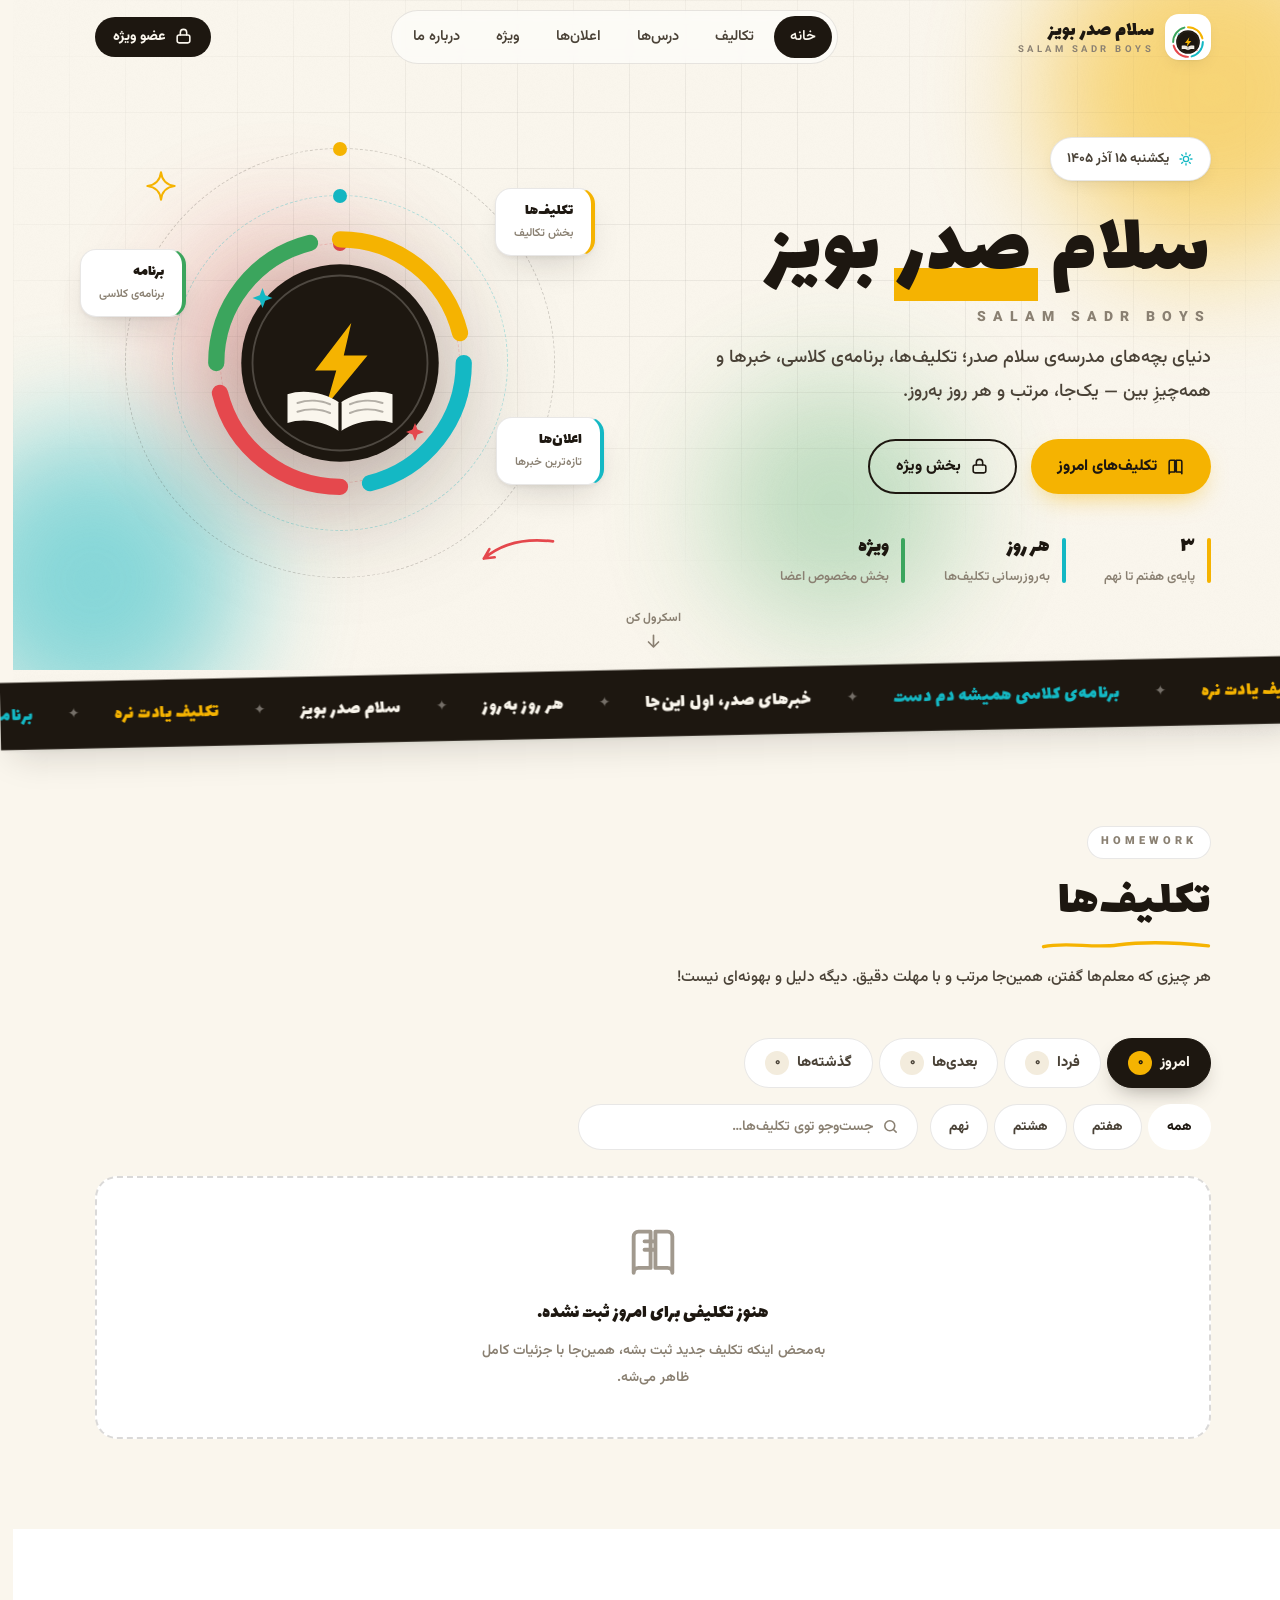
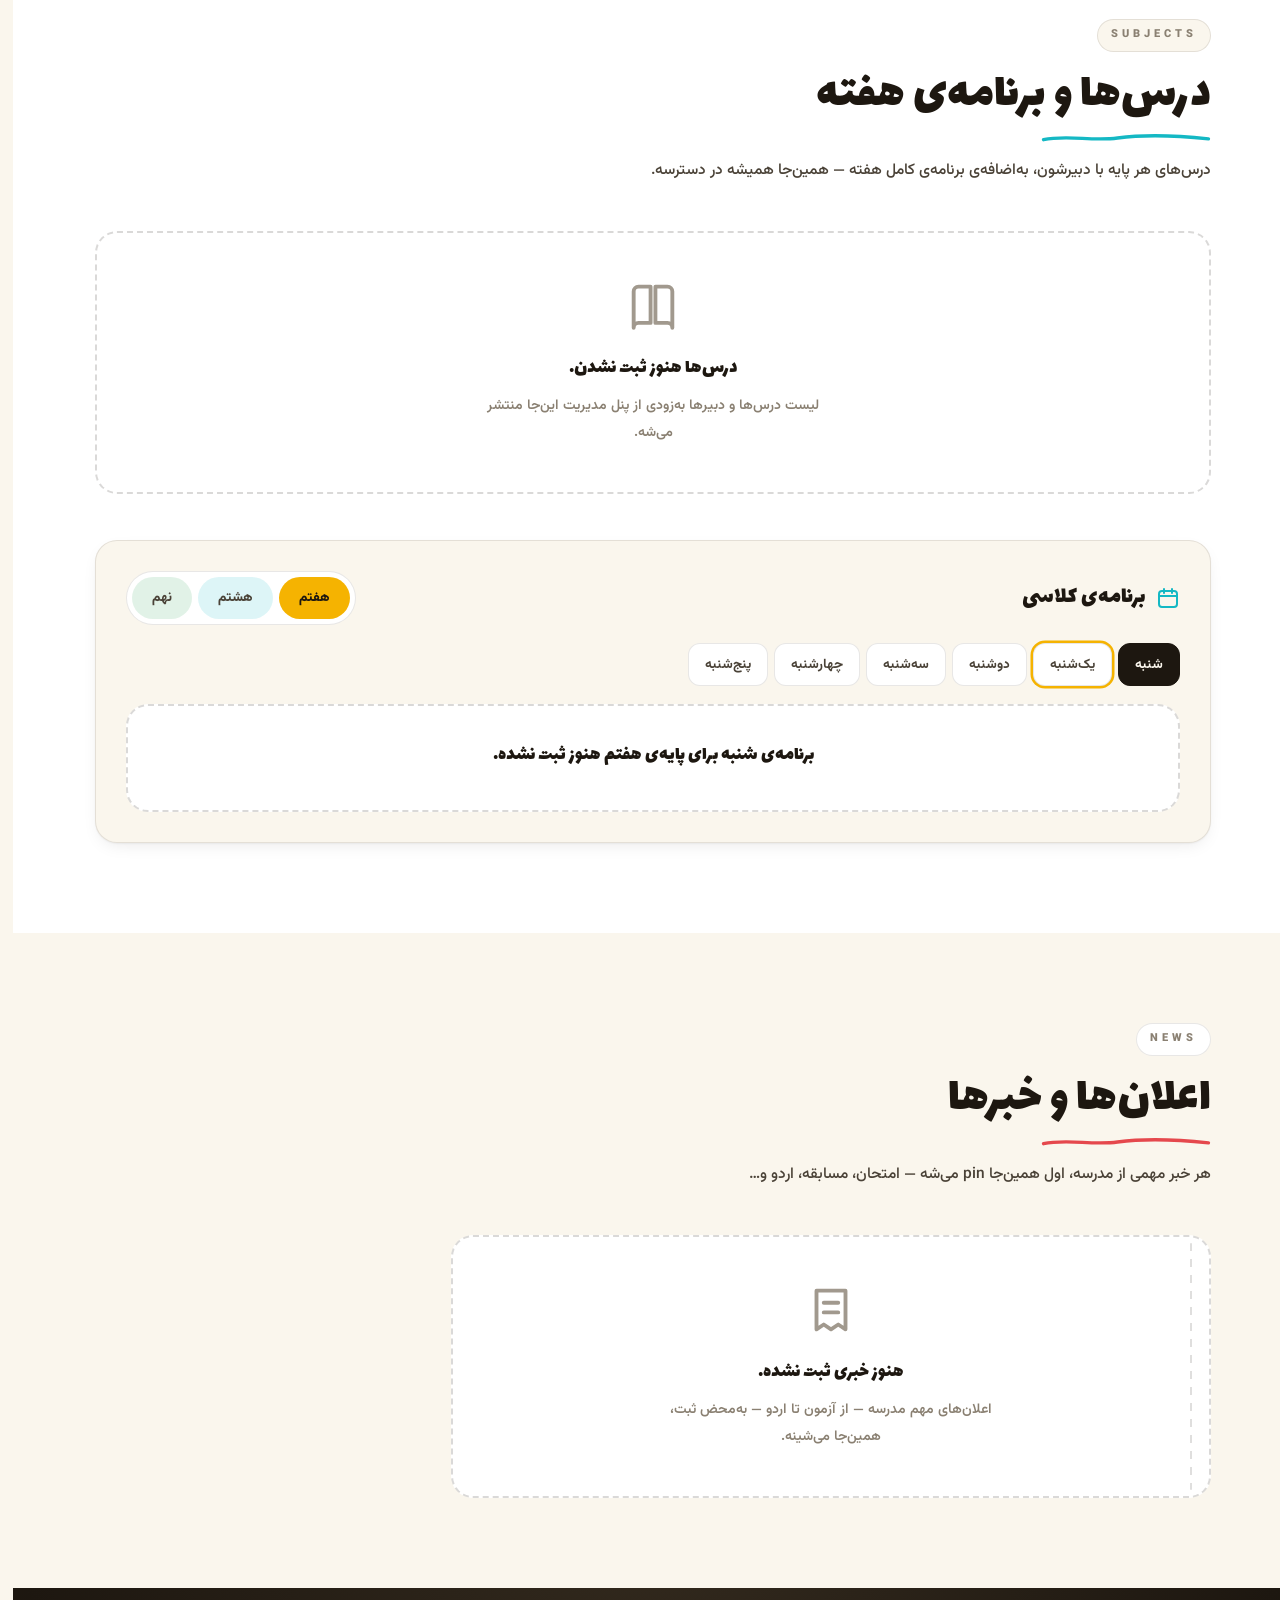
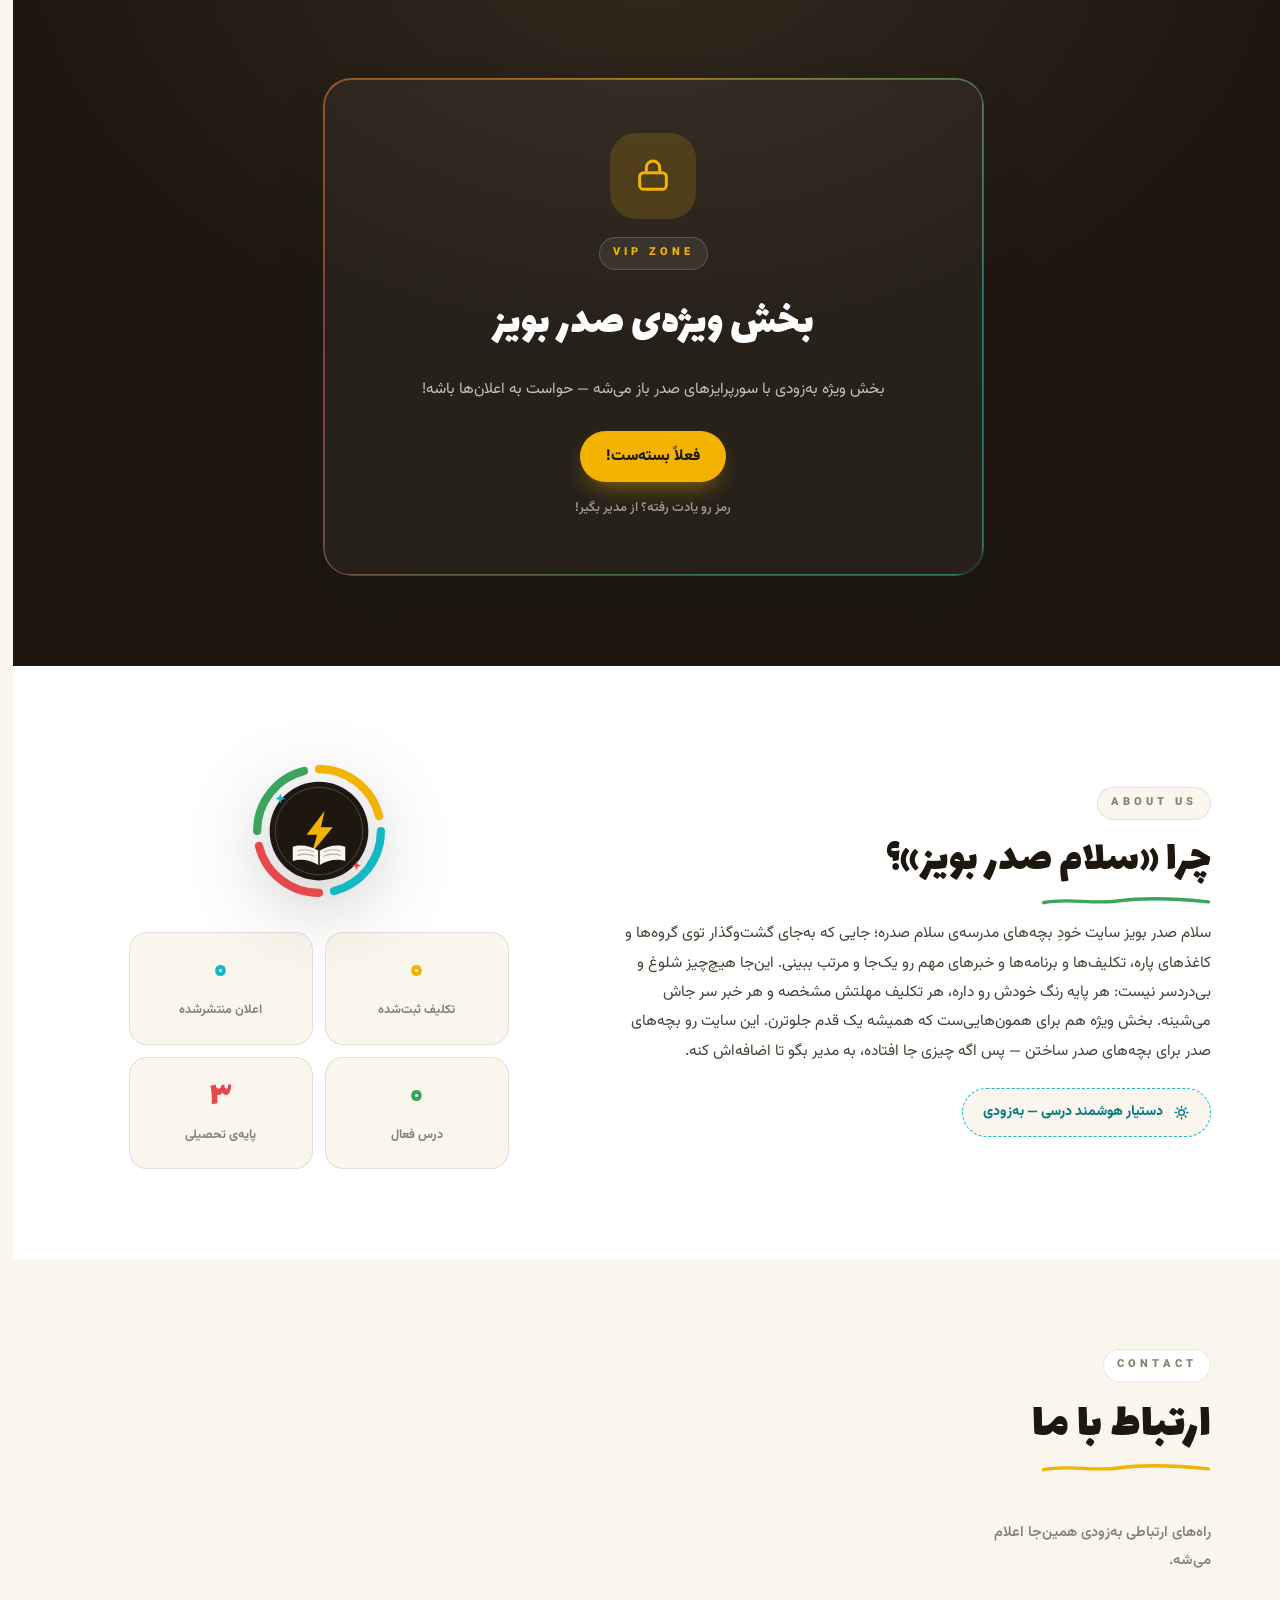
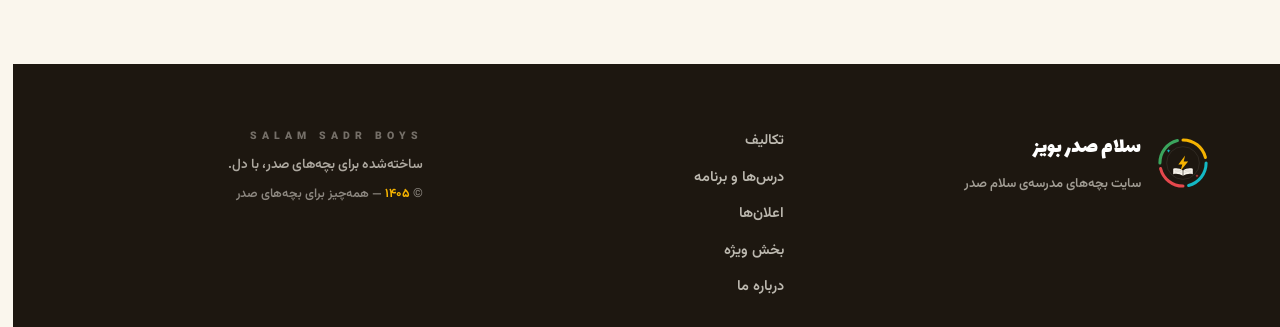
==== index.html @ 21bba4d8 "سلام صدر بویز — نسخه‌ی اول سایت و پنل مدیریت" ====
<!doctype html>
<html lang="fa" dir="rtl">
<head>
  <meta charset="utf-8">
  <meta name="viewport" content="width=device-width, initial-scale=1, viewport-fit=cover">
  <meta http-equiv="Content-Security-Policy" content="default-src 'self'; img-src 'self' data:; style-src 'self' 'unsafe-inline'; script-src 'self'; connect-src 'self' https://api.github.com; font-src 'self'; base-uri 'self'; form-action 'self'">
  <title>سلام صدر بویز | سایت بچه‌های مدرسه‌ی سلام صدر</title>
  <meta name="description" content="سلام صدر بویز — دنیای بچه‌های مدرسه‌ی سلام صدر: تکلیف‌ها، برنامه‌ی کلاسی، اعلان‌ها و بخش ویژه؛ همه یک‌جا و هر روز به‌روز.">
  <meta name="theme-color" content="#1D1710">
  <meta property="og:title" content="سلام صدر بویز">
  <meta property="og:description" content="تکلیف‌ها، برنامه‌ی کلاسی، خبرها و بخش ویژه — مخصوص بچه‌های مدرسه‌ی سلام صدر.">
  <meta property="og:type" content="website">
  <link rel="icon" type="image/svg+xml" href="./assets/img/favicon.svg">
  <link rel="apple-touch-icon" href="./assets/img/favicon.svg">
  <link rel="manifest" href="./manifest.webmanifest">
  <link rel="preload" href="./assets/fonts/Lalezar-Arabic.woff2" as="font" type="font/woff2" crossorigin>
  <link rel="preload" href="./assets/fonts/Vazirmatn-Regular.woff2" as="font" type="font/woff2" crossorigin>
  <link rel="preload" href="./assets/fonts/Vazirmatn-Bold.woff2" as="font" type="font/woff2" crossorigin>
  <link rel="stylesheet" href="./assets/css/base.css">
  <link rel="stylesheet" href="./assets/css/sections.css">
</head>
<body>

  <!-- ═══ Preloader ═══ -->
  <div id="preloader" aria-hidden="true">
    <div class="pre-inner">
      <svg class="pre-logo" viewBox="0 0 240 240" fill="none" aria-hidden="true">
        <g class="pre-ring" stroke-width="13" stroke-linecap="round" fill="none">
          <path d="M120 21 A99 99 0 0 1 216.06 96.05" stroke="#F5B301"/>
          <path d="M219 120 A99 99 0 0 1 143.95 216.06" stroke="#14B8C4"/>
          <path d="M120 219 A99 99 0 0 1 23.94 143.95" stroke="#E5484D"/>
          <path d="M21 120 A99 99 0 0 1 96.05 23.94" stroke="#3BA55D"/>
        </g>
        <circle cx="120" cy="120" r="79" fill="#1D1710"/>
        <path d="M129 88 L100 126 L117 126 L109 154 L142 114 L123 114 Z" fill="#F5B301"/>
        <path d="M120 152 C107 143 90 141 78 145 L78 168 C90 164 107 166 120 175 Z" fill="#FAF6ED"/>
        <path d="M120 152 C133 143 150 141 162 145 L162 168 C150 164 133 166 120 175 Z" fill="#FAF6ED"/>
      </svg>
      <div class="pre-word">سلام صدر بویز</div>
      <div class="pre-bar"><i></i></div>
    </div>
  </div>

  <div id="progress-bar" aria-hidden="true"></div>
  <div id="cursor" aria-hidden="true"></div>

  <!-- ═══ Preview banner (panel preview mode) ═══ -->
  <div id="preview-banner" hidden>
    <span>حالت پیش‌نمایش — این تغییرات هنوز منتشر نشده‌اند.</span>
    <button id="preview-exit" type="button">بازگشت به نسخه‌ی منتشرشده</button>
  </div>

  <!-- ═══ Header ═══ -->
  <header id="site-nav">
    <div class="nav-inner">
      <a class="brand" href="#home" aria-label="سلام صدر بویز — خانه">
        <span class="brand-logo"><img src="./assets/img/logo.svg" alt="نشان سلام صدر بویز" width="46" height="46"></span>
        <span class="brand-text"><b>سلام صدر بویز</b><i>SALAM SADR BOYS</i></span>
      </a>
      <nav class="nav-links" aria-label="فهرست اصلی">
        <a href="#home" class="is-active">خانه</a>
        <a href="#homework">تکالیف</a>
        <a href="#subjects">درس‌ها</a>
        <a href="#announcements">اعلان‌ها</a>
        <a href="#vip">ویژه</a>
        <a href="#about">درباره ما</a>
      </nav>
      <div class="nav-cta">
        <a class="btn btn-small btn-ink" href="#vip">
          <svg viewBox="0 0 24 24" aria-hidden="true"><rect x="4" y="10" width="16" height="10" rx="2.5"/><path d="M8 10V7a4 4 0 0 1 8 0v3"/></svg>
          عضو ویژه
        </a>
        <button id="burger" type="button" aria-label="باز کردن منو" aria-expanded="false">
          <span></span><span></span><span></span>
        </button>
      </div>
    </div>
  </header>

  <div id="mobile-menu" aria-hidden="true">
    <nav aria-label="منوی موبایل">
      <a href="#home"><i>۰۱</i>خانه</a>
      <a href="#homework"><i>۰۲</i>تکالیف</a>
      <a href="#subjects"><i>۰۳</i>درس‌ها و برنامه</a>
      <a href="#announcements"><i>۰۴</i>اعلان‌ها</a>
      <a href="#vip"><i>۰۵</i>بخش ویژه</a>
      <a href="#about"><i>۰۶</i>درباره ما</a>
    </nav>
    <div class="mm-foot">SALAM SADR BOYS</div>
  </div>

  <main>

    <!-- ═══ Hero ═══ -->
    <section id="home" class="hero">
      <div class="hero-bg" aria-hidden="true">
        <span class="blob blob-y"></span>
        <span class="blob blob-t"></span>
        <span class="blob blob-r"></span>
        <span class="blob blob-g"></span>
        <span class="grid-lines"></span>
      </div>
      <div class="wrap hero-grid">
        <div class="hero-copy">
          <div class="hero-chip" data-reveal="down">
            <svg viewBox="0 0 24 24" aria-hidden="true"><path d="M12 3v2M12 19v2M3 12h2M19 12h2M5.6 5.6l1.4 1.4M17 17l1.4 1.4M18.4 5.6L17 7M7 17l-1.4 1.4"/><circle cx="12" cy="12" r="4"/></svg>
            <span id="hero-date">…</span>
          </div>
          <h1 class="hero-title" data-reveal="clip">
            <span class="ht-line">سلام <em class="ht-mark">صدر</em> بویز</span>
            <span class="ht-sub">SALAM SADR BOYS</span>
          </h1>
          <p class="hero-tag" data-reveal="up" data-delay="120" id="hero-tagline">دنیای بچه‌های مدرسه‌ی سلام صدر؛ تکلیف‌ها، برنامه‌ی کلاسی، خبرها و همه‌چیزِ بین — یک‌جا، مرتب و هر روز به‌روز.</p>
          <div class="hero-actions" data-reveal="up" data-delay="220">
            <a class="btn btn-primary magnetic" href="#homework">
              <svg viewBox="0 0 24 24" aria-hidden="true"><path d="M4 19V6a2 2 0 0 1 2-2h5v15H6a2 2 0 0 0-2 2Zm16 0V6a2 2 0 0 0-2-2h-5v15h5a2 2 0 0 1 2 2Z"/></svg>
              تکلیف‌های امروز
            </a>
            <a class="btn btn-ghost magnetic" href="#vip">
              <svg viewBox="0 0 24 24" aria-hidden="true"><rect x="4" y="10" width="16" height="10" rx="2.5"/><path d="M8 10V7a4 4 0 0 1 8 0v3"/></svg>
              بخش ویژه
            </a>
          </div>
          <ul class="hero-facts" data-reveal="up" data-delay="300">
            <li><b>۳</b><span>پایه‌ی هفتم تا نهم</span></li>
            <li><b>هر روز</b><span>به‌روزرسانی تکلیف‌ها</span></li>
            <li><b>ویژه</b><span>بخش مخصوص اعضا</span></li>
          </ul>
        </div>
        <div class="hero-art" data-reveal="pop" data-delay="150">
          <div class="orbit" aria-hidden="true">
            <i class="o1"></i><i class="o2"></i><i class="o3"></i>
          </div>
          <img class="crest" src="./assets/img/logo.svg" alt="نشان سلام صدر بویز" width="300" height="300" id="hero-crest">
          <div class="float-chips" aria-hidden="true">
            <a class="chip chip-y" href="#homework"><b id="chip-hw">تکلیف‌ها</b><span>بخش تکالیف</span></a>
            <a class="chip chip-t" href="#announcements"><b id="chip-an">اعلان‌ها</b><span>تازه‌ترین خبرها</span></a>
            <a class="chip chip-g" href="#subjects"><b id="chip-sc">برنامه</b><span>برنامه‌ی کلاسی</span></a>
          </div>
          <svg class="sketch sketch-arrow" viewBox="0 0 90 60" fill="none" aria-hidden="true"><path d="M84 8 C 60 10 30 18 10 44 M10 44 l12 -4 M10 44 l4 -12" stroke="currentColor" stroke-width="3" stroke-linecap="round"/></svg>
          <svg class="sketch sketch-star" viewBox="0 0 40 40" fill="none" aria-hidden="true"><path d="M20 4 C21 13 27 19 36 20 C27 21 21 27 20 36 C19 27 13 21 4 20 C13 19 19 13 20 4 Z" stroke="currentColor" stroke-width="2.5" stroke-linejoin="round"/></svg>
        </div>
      </div>
      <a class="scroll-cue" href="#homework" aria-label="برو به بخش تکالیف">
        <span>اسکرول کن</span>
        <svg viewBox="0 0 24 24" aria-hidden="true"><path d="M12 4v14m0 0l-6-6m6 6l6-6"/></svg>
      </a>
    </section>

    <!-- ═══ Marquee ═══ -->
    <div class="marquee" aria-hidden="true">
      <div class="marquee-track" id="marquee-track">
        <span>تکلیف یادت نره</span><i>✦</i><span>برنامه‌ی کلاسی همیشه دم دست</span><i>✦</i><span>خبرهای صدر، اول این‌جا</span><i>✦</i><span>هر روز به‌روز</span><i>✦</i><span>سلام صدر بویز</span><i>✦</i>
      </div>
    </div>

    <!-- ═══ Homework ═══ -->
    <section id="homework" class="sec sec-homework">
      <div class="wrap">
        <header class="sec-head" data-reveal="up">
          <span class="sec-chip">HOMEWORK</span>
          <h2>تکلیف‌ها</h2>
          <svg class="squiggle sq-y" viewBox="0 0 200 12" fill="none" aria-hidden="true"><path d="M3 8 C 30 2, 60 10, 90 6 S 150 2, 197 7" stroke="currentColor" stroke-width="4" stroke-linecap="round"/></svg>
          <p>هر چیزی که معلم‌ها گفتن، همین‌جا مرتب و با مهلت دقیق. دیگه دلیل و بهونه‌ای نیست!</p>
        </header>

        <div class="hw-toolbar" data-reveal="up" data-delay="80">
          <div class="bucket-tabs" role="tablist" aria-label="روز تکلیف">
            <button type="button" class="btab is-active" data-bucket="today" role="tab" aria-selected="true">امروز<b class="bcount">۰</b></button>
            <button type="button" class="btab" data-bucket="tomorrow" role="tab" aria-selected="false">فردا<b class="bcount">۰</b></button>
            <button type="button" class="btab" data-bucket="upcoming" role="tab" aria-selected="false">بعدی‌ها<b class="bcount">۰</b></button>
            <button type="button" class="btab" data-bucket="past" role="tab" aria-selected="false">گذشته‌ها<b class="bcount">۰</b></button>
          </div>
          <div class="hw-filters">
            <div class="grade-pills" role="group" aria-label="فیلتر پایه">
              <button type="button" class="gpill is-active" data-grade="0">همه</button>
              <button type="button" class="gpill gp-y" data-grade="7">هفتم</button>
              <button type="button" class="gpill gp-t" data-grade="8">هشتم</button>
              <button type="button" class="gpill gp-g" data-grade="9">نهم</button>
            </div>
            <label class="hw-search">
              <svg viewBox="0 0 24 24" aria-hidden="true"><circle cx="11" cy="11" r="7"/><path d="M20 20l-3.5-3.5"/></svg>
              <input type="search" id="hw-search-input" placeholder="جست‌وجو توی تکلیف‌ها…" maxlength="60">
            </label>
          </div>
        </div>

        <div id="hw-list" class="hw-list" data-reveal="up" data-delay="140" aria-live="polite"></div>
      </div>
    </section>

    <!-- ═══ Subjects & Schedule ═══ -->
    <section id="subjects" class="sec sec-subjects">
      <div class="wrap">
        <header class="sec-head" data-reveal="up">
          <span class="sec-chip">SUBJECTS</span>
          <h2>درس‌ها و برنامه‌ی هفته</h2>
          <svg class="squiggle sq-t" viewBox="0 0 200 12" fill="none" aria-hidden="true"><path d="M3 8 C 30 2, 60 10, 90 6 S 150 2, 197 7" stroke="currentColor" stroke-width="4" stroke-linecap="round"/></svg>
          <p>درس‌های هر پایه با دبیرشون، به‌اضافه‌ی برنامه‌ی کامل هفته — همین‌جا همیشه در دسترسه.</p>
        </header>
        <div id="subject-grid" class="subject-grid" data-reveal="up" data-delay="100"></div>

        <div class="schedule-box" data-reveal="up" data-delay="160">
          <div class="sc-head">
            <h3>
              <svg viewBox="0 0 24 24" aria-hidden="true"><rect x="3" y="5" width="18" height="16" rx="3"/><path d="M8 3v4M16 3v4M3 10h18"/></svg>
              برنامه‌ی کلاسی
            </h3>
            <div class="grade-tabs" role="tablist" aria-label="پایه">
              <button type="button" class="gtab gt-y is-active" data-sgrade="7" role="tab" aria-selected="true">هفتم</button>
              <button type="button" class="gtab gt-t" data-sgrade="8" role="tab" aria-selected="false">هشتم</button>
              <button type="button" class="gtab gt-g" data-sgrade="9" role="tab" aria-selected="false">نهم</button>
            </div>
          </div>
          <div class="day-tabs" id="day-tabs" role="tablist" aria-label="روز هفته"></div>
          <div id="schedule-list" class="schedule-list" aria-live="polite"></div>
        </div>
      </div>
    </section>

    <!-- ═══ Announcements ═══ -->
    <section id="announcements" class="sec sec-announcements">
      <div class="wrap">
        <header class="sec-head" data-reveal="up">
          <span class="sec-chip">NEWS</span>
          <h2>اعلان‌ها و خبرها</h2>
          <svg class="squiggle sq-r" viewBox="0 0 200 12" fill="none" aria-hidden="true"><path d="M3 8 C 30 2, 60 10, 90 6 S 150 2, 197 7" stroke="currentColor" stroke-width="4" stroke-linecap="round"/></svg>
          <p>هر خبر مهمی از مدرسه، اول همین‌جا pin می‌شه — امتحان، مسابقه، اردو و…</p>
        </header>
        <div id="ann-list" class="ann-list" data-reveal="up" data-delay="120" aria-live="polite"></div>
      </div>
    </section>

    <!-- ═══ VIP ═══ -->
    <section id="vip" class="sec sec-vip">
      <div class="wrap vip-wrap">
        <div class="vip-card" data-reveal="pop">
          <div class="vip-lock" id="vip-lock-art" aria-hidden="true">
            <svg viewBox="0 0 24 24"><rect x="4" y="10" width="16" height="10" rx="2.5"/><path d="M8 10V7a4 4 0 0 1 8 0v3"/></svg>
          </div>
          <span class="sec-chip sec-chip-dark">VIP ZONE</span>
          <h2>بخش ویژه‌ی صدر بویز</h2>
          <p class="vip-desc" id="vip-desc">اینجا مال بچه‌های ویژه‌ست؛ چیزهایی که بقیه ندارن — جزوه‌های خاص، لینک‌های طلایی و سورپرایزهای صدر. رمز رو فقط از مدیر بگیر!</p>
          <div id="vip-locked">
            <button class="btn btn-primary magnetic" id="vip-open" type="button">ورود اعضای ویژه</button>
            <span class="vip-hint">رمز رو یادت رفته؟ از مدیر بگیر!</span>
          </div>
          <div id="vip-unlocked" hidden>
            <div class="vip-hello">خوش اومدی بک! این هم بخش مخصوص تو:</div>
            <div id="vip-links" class="vip-links"></div>
            <button class="btn btn-ghost-dark" id="vip-lock-btn" type="button">قفل کردن بخش ویژه</button>
          </div>
        </div>
      </div>
    </section>

    <!-- ═══ About ═══ -->
    <section id="about" class="sec sec-about">
      <div class="wrap about-grid">
        <div class="about-copy" data-reveal="up">
          <span class="sec-chip">ABOUT US</span>
          <h2 id="about-title">چرا «سلام صدر بویز»؟</h2>
          <svg class="squiggle sq-g" viewBox="0 0 200 12" fill="none" aria-hidden="true"><path d="M3 8 C 30 2, 60 10, 90 6 S 150 2, 197 7" stroke="currentColor" stroke-width="4" stroke-linecap="round"/></svg>
          <p id="about-text"></p>
          <div class="roadmap-chip">
            <svg viewBox="0 0 24 24" aria-hidden="true"><path d="M12 3v2M12 19v2M3 12h2M19 12h2M5.6 5.6l1.4 1.4M17 17l1.4 1.4M18.4 5.6L17 7M7 17l-1.4 1.4"/><circle cx="12" cy="12" r="4"/></svg>
            <span id="roadmap-text">دستیار هوشمند درسی — به‌زودی</span>
          </div>
        </div>
        <div class="about-side" data-reveal="pop" data-delay="120">
          <img src="./assets/img/logo.svg" alt="نشان سلام صدر بویز" width="150" height="150" class="about-crest">
          <div class="stats-grid" id="stats-grid"></div>
        </div>
      </div>
    </section>

    <!-- ═══ Contact ═══ -->
    <section id="contact" class="sec sec-contact">
      <div class="wrap">
        <header class="sec-head" data-reveal="up">
          <span class="sec-chip">CONTACT</span>
          <h2>ارتباط با ما</h2>
          <svg class="squiggle sq-y" viewBox="0 0 200 12" fill="none" aria-hidden="true"><path d="M3 8 C 30 2, 60 10, 90 6 S 150 2, 197 7" stroke="currentColor" stroke-width="4" stroke-linecap="round"/></svg>
        </header>
        <div id="contact-cards" class="contact-cards" data-reveal="up" data-delay="100"></div>
      </div>
    </section>

  </main>

  <!-- ═══ Footer ═══ -->
  <footer id="site-footer">
    <div class="wrap foot-grid">
      <div class="foot-brand">
        <img src="./assets/img/logo.svg" alt="نشان سلام صدر بویز" width="56" height="56">
        <div>
          <b>سلام صدر بویز</b>
          <span>سایت بچه‌های مدرسه‌ی سلام صدر</span>
        </div>
      </div>
      <nav class="foot-links" aria-label="پیوندهای پابرگ">
        <a href="#homework">تکالیف</a>
        <a href="#subjects">درس‌ها و برنامه</a>
        <a href="#announcements">اعلان‌ها</a>
        <a href="#vip">بخش ویژه</a>
        <a href="#about">درباره ما</a>
      </nav>
      <div class="foot-note">
        <span class="foot-latin">SALAM SADR BOYS</span>
        <span>ساخته‌شده برای بچه‌های صدر، با دل.</span>
        <span class="foot-copy">© <b id="foot-year">۱۴۰۵</b> — همه‌چیز برای بچه‌های صدر</span>
      </div>
    </div>
  </footer>

  <!-- ═══ Mobile bottom nav ═══ -->
  <nav id="bottom-nav" aria-label="ناوبری موبایل">
    <a href="#home" class="bn-item is-active" data-bn="home">
      <svg viewBox="0 0 24 24" aria-hidden="true"><path d="M4 11l8-7 8 7"/><path d="M6 10v9h12v-9"/></svg>
      <span>خانه</span>
    </a>
    <a href="#homework" class="bn-item" data-bn="homework">
      <svg viewBox="0 0 24 24" aria-hidden="true"><path d="M4 19V6a2 2 0 0 1 2-2h5v15H6a2 2 0 0 0-2 2Zm16 0V6a2 2 0 0 0-2-2h-5v15h5a2 2 0 0 1 2 2Z"/></svg>
      <span>تکالیف</span>
    </a>
    <a href="#announcements" class="bn-item" data-bn="announcements">
      <svg viewBox="0 0 24 24" aria-hidden="true"><path d="M6 4h12v16l-3-2-3 2-3-2-3 2V4Z"/><path d="M9 9h6M9 13h6"/></svg>
      <span>اعلان‌ها</span>
    </a>
    <a href="#vip" class="bn-item" data-bn="vip">
      <svg viewBox="0 0 24 24" aria-hidden="true"><rect x="4" y="10" width="16" height="10" rx="2.5"/><path d="M8 10V7a4 4 0 0 1 8 0v3"/></svg>
      <span>ویژه</span>
    </a>
  </nav>

  <!-- ═══ VIP modal ═══ -->
  <div id="vip-modal" class="modal" hidden aria-hidden="true">
    <div class="modal-back" data-close></div>
    <div class="modal-card" role="dialog" aria-modal="true" aria-labelledby="vip-m-title">
      <button class="modal-x" type="button" data-close aria-label="بستن">
        <svg viewBox="0 0 24 24"><path d="M6 6l12 12M18 6L6 18"/></svg>
      </button>
      <div class="vip-m-art" aria-hidden="true">
        <svg viewBox="0 0 24 24"><rect x="4" y="10" width="16" height="10" rx="2.5"/><path d="M8 10V7a4 4 0 0 1 8 0v3"/></svg>
      </div>
      <h3 id="vip-m-title">ورود اعضای ویژه</h3>
      <p>رمز بخش ویژه رو وارد کن. اگه نداری، از مدیر بگیر!</p>
      <form id="vip-form" autocomplete="off">
        <input type="password" id="vip-pass" placeholder="رمز ویژه…" maxlength="64" required aria-label="رمز بخش ویژه">
        <button class="btn btn-primary" type="submit" id="vip-submit">ورود</button>
      </form>
      <div id="vip-msg" class="vip-msg" role="alert" hidden></div>
    </div>
  </div>

  <div id="toast" role="status" aria-live="polite" hidden></div>

  <script src="./assets/js/app-core.js" defer></script>
  <script src="./assets/js/app-ui.js" defer></script>
</body>
</html>
---- assets/css/base.css ----
/* ═══════════════════════════════════════════════════════
   سلام صدر بویز — base.css
   Design system: warm paper + ink + 4 school colors
   ═══════════════════════════════════════════════════════ */

/* ── Fonts ── */
@font-face{font-family:'Lalezar';font-style:normal;font-weight:400;font-display:swap;src:url('../fonts/Lalezar-Arabic.woff2') format('woff2');unicode-range:U+0600-06FF,U+0750-077F,U+FB50-FDFF,U+FE70-FEFC,U+200C-200E}
@font-face{font-family:'Lalezar';font-style:normal;font-weight:400;font-display:swap;src:url('../fonts/Lalezar-Latin.woff2') format('woff2');unicode-range:U+0000-00FF,U+0131,U+0152-0153,U+02BB-02BC,U+2000-206F}
@font-face{font-family:'Vazirmatn';font-style:normal;font-weight:400;font-display:swap;src:url('../fonts/Vazirmatn-Regular.woff2') format('woff2')}
@font-face{font-family:'Vazirmatn';font-style:normal;font-weight:500;font-display:swap;src:url('../fonts/Vazirmatn-Medium.woff2') format('woff2')}
@font-face{font-family:'Vazirmatn';font-style:normal;font-weight:600;font-display:swap;src:url('../fonts/Vazirmatn-SemiBold.woff2') format('woff2')}
@font-face{font-family:'Vazirmatn';font-style:normal;font-weight:700;font-display:swap;src:url('../fonts/Vazirmatn-Bold.woff2') format('woff2')}
@font-face{font-family:'Vazirmatn';font-style:normal;font-weight:800;font-display:swap;src:url('../fonts/Vazirmatn-ExtraBold.woff2') format('woff2')}
@font-face{font-family:'Vazirmatn';font-style:normal;font-weight:900;font-display:swap;src:url('../fonts/Vazirmatn-Black.woff2') format('woff2')}

/* ── Tokens ── */
:root{
  --paper:#FAF6ED;
  --paper-2:#F3ECDD;
  --card:#FFFFFF;
  --ink:#1D1710;
  --ink-2:#4A4237;
  --ink-3:#8A8072;
  --line:rgba(29,23,16,.10);
  --yellow:#F5B301;
  --yellow-soft:rgba(245,179,1,.16);
  --turquoise:#14B8C4;
  --turquoise-soft:rgba(20,184,196,.14);
  --red:#E5484D;
  --red-soft:rgba(229,72,77,.13);
  --green:#3BA55D;
  --green-soft:rgba(59,165,93,.15);
  --dark:#1D1710;
  --dark-2:#2A231B;
  --paper-on-dark:rgba(250,246,237,.92);
  --font-body:'Vazirmatn',system-ui,-apple-system,sans-serif;
  --font-display:'Lalezar','Vazirmatn',system-ui,sans-serif;
  --r-lg:22px; --r-md:16px; --r-sm:11px;
  --shadow-1:0 1px 2px rgba(29,23,16,.05),0 6px 18px -6px rgba(29,23,16,.10);
  --shadow-2:0 2px 4px rgba(29,23,16,.06),0 16px 36px -12px rgba(29,23,16,.18);
  --shadow-pop:0 24px 60px -18px rgba(29,23,16,.30);
  --nav-h:74px;
  --wrap:1180px;
}

/* ── Reset ── */
*,*::before,*::after{box-sizing:border-box;margin:0;padding:0}
html{scroll-behavior:smooth;scroll-padding-top:calc(var(--nav-h) + 14px);-webkit-text-size-adjust:100%}
body{
  font-family:var(--font-body);
  background:var(--paper);
  color:var(--ink);
  line-height:1.9;
  overflow-x:hidden;
  text-rendering:optimizeLegibility;
  -webkit-font-smoothing:antialiased;
}
img,svg{display:block;max-width:100%}
a{color:inherit;text-decoration:none}
button{font:inherit;color:inherit;background:none;border:0;cursor:pointer}
input,select,textarea{font:inherit;color:inherit}
ul,ol{list-style:none}
::selection{background:var(--yellow);color:var(--ink)}
:focus-visible{outline:3px solid var(--turquoise);outline-offset:2px;border-radius:6px}

/* grain texture */
body::before{
  content:"";position:fixed;inset:0;z-index:0;pointer-events:none;opacity:.5;
  background-image:url("data:image/svg+xml,%3Csvg xmlns='http://www.w3.org/2000/svg' width='140' height='140'%3E%3Cfilter id='n'%3E%3CfeTurbulence type='fractalNoise' baseFrequency='.9' numOctaves='2' stitchTiles='stitch'/%3E%3CfeColorMatrix type='saturate' values='0'/%3E%3CfeComponentTransfer%3E%3CfeFuncA type='linear' slope='.05'/%3E%3C/feComponentTransfer%3E%3C/filter%3E%3Crect width='140' height='140' filter='url(%23n)'/%3E%3C/svg%3E");
}
main{position:relative;z-index:1}

/* scrollbar */
::-webkit-scrollbar{width:12px}
::-webkit-scrollbar-track{background:var(--paper-2)}
::-webkit-scrollbar-thumb{background:linear-gradient(var(--yellow),var(--turquoise),var(--green),var(--red));border-radius:8px;border:3px solid var(--paper-2)}

/* ── Wrap ── */
.wrap{max-width:var(--wrap);margin-inline:auto;padding-inline:clamp(18px,4vw,32px)}

/* ═══════════ Preloader ═══════════ */
#preloader{
  position:fixed;inset:0;z-index:1000;background:var(--dark);
  display:flex;align-items:center;justify-content:center;
  transition:clip-path .8s cubic-bezier(.76,0,.24,1);
  clip-path:inset(0 0 0 0);
}
#preloader.done{clip-path:inset(0 0 100% 0)}
.pre-inner{display:flex;flex-direction:column;align-items:center;gap:18px}
.pre-logo{width:108px;height:108px;filter:drop-shadow(0 14px 30px rgba(0,0,0,.45))}
.pre-ring path{stroke-dasharray:300;stroke-dashoffset:300;animation:ringDraw 1.1s cubic-bezier(.6,0,.2,1) forwards}
.pre-ring path:nth-child(2){animation-delay:.12s}
.pre-ring path:nth-child(3){animation-delay:.24s}
.pre-ring path:nth-child(4){animation-delay:.36s}
@keyframes ringDraw{to{stroke-dashoffset:0}}
.pre-word{
  font-family:var(--font-display);font-size:30px;color:var(--paper);letter-spacing:.5px;
  opacity:0;transform:translateY(12px);animation:preWord .7s .45s cubic-bezier(.2,.8,.2,1) forwards;
}
@keyframes preWord{to{opacity:1;transform:none}}
.pre-bar{width:150px;height:3px;background:rgba(250,246,237,.16);border-radius:99px;overflow:hidden}
.pre-bar i{display:block;height:100%;width:40%;border-radius:99px;background:linear-gradient(90deg,var(--yellow),var(--turquoise),var(--green),var(--red));animation:preBar 1.1s .3s cubic-bezier(.65,0,.35,1) forwards}
@keyframes preBar{from{width:8%}to{width:100%}}

/* ═══════════ Progress bar & cursor ═══════════ */
#progress-bar{position:fixed;top:0;right:0;height:4px;width:100%;z-index:900;transform-origin:right;transform:scaleX(0);
  background:linear-gradient(90deg,var(--yellow),var(--turquoise),var(--green),var(--red));border-radius:0 0 99px 99px}
#cursor{
  position:fixed;top:0;right:auto;left:0;width:14px;height:14px;border-radius:50%;
  background:var(--yellow);z-index:950;pointer-events:none;opacity:0;
  transition:transform .18s ease,opacity .3s,width .25s,height .25s,background .25s;
  mix-blend-mode:multiply;
}
#cursor.on{opacity:1}
#cursor.big{width:44px;height:44px;background:var(--turquoise)}
@media (hover:none),(pointer:coarse){#cursor{display:none}}

/* ═══════════ Preview banner ═══════════ */
#preview-banner{
  position:fixed;bottom:calc(18px + env(safe-area-inset-bottom));right:50%;transform:translateX(50%);
  z-index:800;display:flex;gap:14px;align-items:center;background:var(--dark);color:var(--paper);
  padding:12px 20px;border-radius:99px;box-shadow:var(--shadow-pop);font-size:14px;font-weight:600;
  border:1px solid rgba(245,179,1,.4);
}
#preview-banner[hidden]{display:none}
#preview-banner button{background:var(--yellow);color:var(--ink);border-radius:99px;padding:5px 14px;font-weight:800;font-size:13px}
#preview-banner button:hover{filter:brightness(1.06)}

/* ═══════════ Header ═══════════ */
#site-nav{
  position:fixed;top:0;right:0;left:0;z-index:700;height:var(--nav-h);
  transition:background .35s,box-shadow .35s,height .35s;
}
#site-nav.scrolled{background:rgba(250,246,237,.86);backdrop-filter:blur(14px);-webkit-backdrop-filter:blur(14px);box-shadow:0 1px 0 var(--line),0 10px 30px -18px rgba(29,23,16,.25);height:64px}
.nav-inner{max-width:var(--wrap);margin-inline:auto;height:100%;padding-inline:clamp(18px,4vw,32px);display:flex;align-items:center;justify-content:space-between;gap:20px}
.brand{display:flex;align-items:center;gap:11px}
.brand-logo{width:46px;height:46px;border-radius:14px;background:var(--card);box-shadow:var(--shadow-1);padding:5px;transition:transform .35s cubic-bezier(.2,.8,.2,1)}
.brand:hover .brand-logo{transform:rotate(-8deg) scale(1.06)}
.brand-text{display:flex;flex-direction:column;line-height:1.3}
.brand-text b{font-family:var(--font-display);font-weight:400;font-size:21px;letter-spacing:.3px}
.brand-text i{font-style:normal;font-size:9.5px;letter-spacing:3.5px;color:var(--ink-3);font-weight:700}
.nav-links{display:flex;gap:4px;background:rgba(255,255,255,.55);border:1px solid var(--line);padding:5px;border-radius:99px;backdrop-filter:blur(6px)}
.nav-links a{padding:7px 16px;border-radius:99px;font-size:14.5px;font-weight:600;color:var(--ink-2);position:relative;transition:color .25s,background .25s}
.nav-links a:hover{color:var(--ink)}
.nav-links a.is-active{background:var(--ink);color:var(--paper)}
.nav-cta{display:flex;align-items:center;gap:10px}

#burger{display:none;width:44px;height:44px;border-radius:13px;background:var(--ink);flex-direction:column;align-items:center;justify-content:center;gap:5px;z-index:820}
#burger span{width:19px;height:2px;background:var(--paper);border-radius:2px;transition:transform .3s,opacity .3s}
#burger.open span:nth-child(1){transform:translateY(7px) rotate(45deg)}
#burger.open span:nth-child(2){opacity:0}
#burger.open span:nth-child(3){transform:translateY(-7px) rotate(-45deg)}

/* mobile menu */
#mobile-menu{
  position:fixed;inset:0;z-index:790;background:var(--dark);display:flex;flex-direction:column;
  align-items:stretch;justify-content:center;padding:90px clamp(26px,8vw,60px) 40px;
  clip-path:circle(0 at calc(100% - 44px) 40px);transition:clip-path .65s cubic-bezier(.76,0,.24,1);
  visibility:hidden;
}
#mobile-menu.open{clip-path:circle(150% at calc(100% - 44px) 40px);visibility:visible}
#mobile-menu nav{display:flex;flex-direction:column;gap:6px}
#mobile-menu nav a{
  color:var(--paper);font-family:var(--font-display);font-size:clamp(30px,8vw,42px);line-height:1.5;
  padding:6px 0;border-bottom:1px solid rgba(250,246,237,.08);display:flex;align-items:baseline;gap:14px;
  opacity:0;transform:translateY(22px);transition:opacity .5s,transform .5s,color .3s;
}
#mobile-menu.open nav a{opacity:1;transform:none}
#mobile-menu nav a:nth-child(1){transition-delay:.08s}#mobile-menu nav a:nth-child(2){transition-delay:.14s}
#mobile-menu nav a:nth-child(3){transition-delay:.2s}#mobile-menu nav a:nth-child(4){transition-delay:.26s}
#mobile-menu nav a:nth-child(5){transition-delay:.32s}#mobile-menu nav a:nth-child(6){transition-delay:.38s}
#mobile-menu nav a:hover{color:var(--yellow)}
#mobile-menu nav a i{font-style:normal;font-size:13px;color:var(--yellow);font-family:var(--font-body);font-weight:700}
.mm-foot{margin-top:auto;color:rgba(250,246,237,.35);letter-spacing:5px;font-size:11px;font-weight:700}

/* ═══════════ Buttons ═══════════ */
.btn{
  display:inline-flex;align-items:center;justify-content:center;gap:9px;
  padding:13px 26px;border-radius:99px;font-weight:800;font-size:15.5px;line-height:1.6;
  position:relative;overflow:hidden;transition:transform .25s cubic-bezier(.2,.8,.2,1),box-shadow .25s,background .25s,color .25s;
  -webkit-tap-highlight-color:transparent;user-select:none;
}
.btn svg{width:19px;height:19px;fill:none;stroke:currentColor;stroke-width:2;stroke-linecap:round;stroke-linejoin:round;flex:none}
.btn:active{transform:scale(.96)}
.btn-primary{background:var(--yellow);color:var(--ink);box-shadow:0 10px 26px -10px rgba(245,179,1,.65)}
.btn-primary:hover{transform:translateY(-3px);box-shadow:0 18px 34px -12px rgba(245,179,1,.7)}
.btn-ink{background:var(--ink);color:var(--paper)}
.btn-ink:hover{transform:translateY(-3px);box-shadow:0 14px 28px -12px rgba(29,23,16,.5)}
.btn-ghost{background:transparent;color:var(--ink);border:2px solid var(--ink)}
.btn-ghost:hover{background:var(--ink);color:var(--paper);transform:translateY(-3px)}
.btn-ghost-dark{background:transparent;color:var(--paper);border:2px solid rgba(250,246,237,.35)}
.btn-ghost-dark:hover{border-color:var(--yellow);color:var(--yellow)}
.btn-small{padding:9px 18px;font-size:14px}
.ripple{
  position:absolute;border-radius:50%;background:currentColor;opacity:.25;
  transform:scale(0);animation:ripple .6s ease-out forwards;pointer-events:none;
}
@keyframes ripple{to{transform:scale(2.6);opacity:0}}

/* ═══════════ Hero ═══════════ */
.hero{position:relative;padding:calc(var(--nav-h) + clamp(38px,7vh,84px)) 0 clamp(60px,9vh,110px);overflow:hidden}
.hero-bg{position:absolute;inset:0;pointer-events:none}
.grid-lines{
  position:absolute;inset:0;opacity:.6;
  background-image:linear-gradient(var(--line) 1px,transparent 1px),linear-gradient(90deg,var(--line) 1px,transparent 1px);
  background-size:56px 56px;
  -webkit-mask-image:radial-gradient(ellipse 85% 70% at 50% 35%,#000 30%,transparent 75%);
  mask-image:radial-gradient(ellipse 85% 70% at 50% 35%,#000 30%,transparent 75%);
}
.blob{position:absolute;border-radius:50%;filter:blur(58px);opacity:.5;animation:blobFloat 14s ease-in-out infinite}
.blob-y{width:340px;height:340px;background:var(--yellow);top:-80px;inset-inline-start:-90px}
.blob-t{width:300px;height:300px;background:var(--turquoise);bottom:-60px;inset-inline-end:-70px;animation-delay:-4s}
.blob-r{width:230px;height:230px;background:var(--red);top:34%;inset-inline-end:12%;opacity:.28;animation-delay:-8s}
.blob-g{width:250px;height:250px;background:var(--green);bottom:6%;inset-inline-start:26%;opacity:.3;animation-delay:-11s}
@keyframes blobFloat{0%,100%{transform:translate(0,0) scale(1)}33%{transform:translate(26px,-30px) scale(1.08)}66%{transform:translate(-24px,20px) scale(.94)}}

.hero-grid{display:grid;grid-template-columns:1.08fr .92fr;gap:clamp(24px,4vw,60px);align-items:center;position:relative}
.hero-chip{
  display:inline-flex;align-items:center;gap:9px;background:var(--card);border:1px solid var(--line);
  padding:8px 16px;border-radius:99px;font-size:13.5px;font-weight:700;color:var(--ink-2);
  box-shadow:var(--shadow-1);margin-bottom:22px;
}
.hero-chip svg{width:16px;height:16px;stroke:var(--turquoise);fill:none;stroke-width:2;stroke-linecap:round}
.hero-chip b{color:var(--turquoise)}
.hero-title{font-family:var(--font-display);font-weight:400;line-height:1.14;margin-bottom:10px}
.ht-line{display:block;font-size:clamp(46px,7.2vw,86px);letter-spacing:.5px}
.ht-mark{
  position:relative;font-style:normal;color:var(--ink);white-space:nowrap;
  background:linear-gradient(180deg,transparent 62%,var(--yellow) 62%,var(--yellow) 92%,transparent 92%);
  padding-inline:6px;border-radius:4px;
}
.ht-sub{display:block;font-family:var(--font-body);font-weight:900;font-size:clamp(11px,1.3vw,14px);letter-spacing:7px;color:var(--ink-3);margin-top:10px}
.hero-tag{font-size:clamp(15.5px,1.6vw,18px);color:var(--ink-2);max-width:54ch;margin:14px 0 30px;font-weight:500}
.hero-actions{display:flex;gap:14px;flex-wrap:wrap}
.hero-facts{display:flex;gap:clamp(18px,3vw,40px);margin-top:38px;flex-wrap:wrap}
.hero-facts li{display:flex;flex-direction:column;gap:2px;position:relative;padding-inline-start:16px}
.hero-facts li::before{content:"";position:absolute;inset-inline-start:0;top:6px;bottom:6px;width:4px;border-radius:99px;background:var(--ink)}
.hero-facts li:nth-child(1)::before{background:var(--yellow)}
.hero-facts li:nth-child(2)::before{background:var(--turquoise)}
.hero-facts li:nth-child(3)::before{background:var(--green)}
.hero-facts b{font-family:var(--font-display);font-weight:400;font-size:22px;line-height:1.4}
.hero-facts span{font-size:13px;color:var(--ink-3);font-weight:600}

.hero-art{position:relative;display:flex;align-items:center;justify-content:center;min-height:380px}
.crest{
  width:min(300px,58vw);height:auto;position:relative;z-index:2;
  filter:drop-shadow(0 30px 50px rgba(29,23,16,.28));
  animation:crestFloat 7s ease-in-out infinite;
}
@keyframes crestFloat{0%,100%{transform:translateY(0) rotate(0)}50%{transform:translateY(-16px) rotate(2deg)}}
.orbit{position:absolute;width:min(430px,84vw);height:min(430px,84vw);z-index:1}
.orbit i{position:absolute;inset:0;border:1.5px dashed rgba(29,23,16,.18);border-radius:50%;animation:spin 30s linear infinite}
.orbit i:nth-child(2){inset:11%;border-color:rgba(20,184,196,.3);animation-duration:22s;animation-direction:reverse}
.orbit i:nth-child(3){inset:22%;border-color:rgba(229,72,77,.24);animation-duration:38s}
.orbit i::after{
  content:"";position:absolute;top:-7px;inset-inline-start:calc(50% - 7px);width:14px;height:14px;border-radius:50%;
}
.orbit i:nth-child(1)::after{background:var(--yellow)}
.orbit i:nth-child(2)::after{background:var(--turquoise)}
.orbit i:nth-child(3)::after{background:var(--red)}
@keyframes spin{to{transform:rotate(360deg)}}

.float-chips{position:absolute;inset:0;z-index:3;pointer-events:none}
.chip{
  position:absolute;pointer-events:auto;display:flex;flex-direction:column;gap:0;padding:10px 18px;
  background:var(--card);border-radius:16px;box-shadow:var(--shadow-2);border:1px solid var(--line);
  animation:chipFloat 6s ease-in-out infinite;max-width:170px;
}
.chip b{font-family:var(--font-display);font-weight:400;font-size:16px;line-height:1.5}
.chip span{font-size:11.5px;color:var(--ink-3);font-weight:600}
.chip-y{top:4%;inset-inline-start:-2%;border-inline-start:4px solid var(--yellow)}
.chip-t{bottom:18%;inset-inline-start:-4%;border-inline-start:4px solid var(--turquoise);animation-delay:-2.4s}
.chip-g{top:20%;inset-inline-end:-3%;border-inline-start:4px solid var(--green);animation-delay:-4.2s}
@keyframes chipFloat{0%,100%{transform:translateY(0)}50%{transform:translateY(-12px)}}
.chip:hover{transform:translateY(-4px) scale(1.04)}

.sketch{position:absolute;color:var(--ink)}
.sketch-arrow{width:78px;bottom:-26px;inset-inline-start:6%;color:var(--red);transform:rotate(12deg)}
.sketch-star{width:34px;top:-4px;inset-inline-end:10%;color:var(--yellow)}

.scroll-cue{
  position:absolute;bottom:18px;inset-inline-start:50%;transform:translateX(50%);
  display:flex;flex-direction:column;align-items:center;gap:2px;color:var(--ink-3);font-size:12px;font-weight:700;
}
.scroll-cue svg{width:20px;height:20px;fill:none;stroke:currentColor;stroke-width:2;stroke-linecap:round;stroke-linejoin:round;animation:cueBob 1.6s ease-in-out infinite}
@keyframes cueBob{0%,100%{transform:translateY(0)}50%{transform:translateY(6px)}}

/* ═══════════ Marquee ═══════════ */
.marquee{background:var(--dark);color:var(--paper);overflow:hidden;padding:15px 0;position:relative;z-index:2;transform:rotate(-1.2deg) scale(1.02);box-shadow:var(--shadow-2)}
.marquee-track{display:flex;align-items:center;gap:34px;width:max-content;animation:marquee 26s linear infinite}
.marquee:hover .marquee-track{animation-play-state:paused}
.marquee-track span{font-family:var(--font-display);font-size:19px;white-space:nowrap;letter-spacing:.4px}
.marquee-track span:nth-child(5n+1){color:var(--yellow)}
.marquee-track span:nth-child(5n+3){color:var(--turquoise)}
.marquee-track i{font-style:normal;color:rgba(250,246,237,.4);font-size:14px}
@keyframes marquee{to{transform:translateX(50%)}}

/* ═══════════ Sections base ═══════════ */
.sec{padding:clamp(64px,10vh,110px) 0;position:relative}
.sec-head{max-width:640px;margin-bottom:clamp(30px,5vh,48px);position:relative}
.sec-chip{
  display:inline-block;font-size:11px;font-weight:900;letter-spacing:4px;color:var(--ink-3);
  border:1.5px solid var(--line);padding:5px 13px;border-radius:99px;margin-bottom:12px;background:var(--card);
}
.sec-chip-dark{background:rgba(250,246,237,.07);border-color:rgba(250,246,237,.18);color:var(--yellow)}
.sec-head h2{font-family:var(--font-display);font-weight:400;font-size:clamp(32px,4.4vw,50px);line-height:1.25}
.squiggle{width:170px;height:12px;margin:6px 0 12px}
.sq-y{color:var(--yellow)}.sq-t{color:var(--turquoise)}.sq-r{color:var(--red)}.sq-g{color:var(--green)}
.sec-head p{color:var(--ink-2);font-size:15.5px;font-weight:500}

/* ═══════════ Reveal engine ═══════════ */
[data-reveal]{opacity:0;will-change:transform,opacity}
[data-reveal="up"]{transform:translateY(34px)}
[data-reveal="down"]{transform:translateY(-26px)}
[data-reveal="pop"]{transform:scale(.86) translateY(20px)}
[data-reveal="clip"]{opacity:1}
[data-reveal="clip"] .ht-line{clip-path:inset(0 100% 0 0)}
[data-reveal="clip"] .ht-sub{opacity:0;transform:translateY(10px)}
[data-reveal].revealed{opacity:1;transform:none;transition:opacity .9s cubic-bezier(.2,.8,.2,1),transform .9s cubic-bezier(.2,.8,.2,1)}
[data-reveal].revealed[data-delay-anim]{transition-delay:var(--dly,0ms)}
[data-reveal="clip"].revealed .ht-line{clip-path:inset(0 0 0 0);transition:clip-path 1.1s cubic-bezier(.76,0,.24,1)}
[data-reveal="clip"].revealed .ht-sub{opacity:1;transform:none;transition:opacity .7s .5s,transform .7s .5s}

/* ═══════════ Modal ═══════════ */
.modal{position:fixed;inset:0;z-index:850;display:flex;align-items:center;justify-content:center;padding:20px}
.modal[hidden]{display:none}
.modal-back{position:absolute;inset:0;background:rgba(29,23,16,.55);backdrop-filter:blur(6px);animation:fadeIn .3s ease}
.modal-card{
  position:relative;background:var(--card);border-radius:26px;padding:34px 30px 30px;max-width:400px;width:100%;
  box-shadow:var(--shadow-pop);animation:popIn .45s cubic-bezier(.2,.9,.3,1.2);text-align:center;
}
@keyframes popIn{from{opacity:0;transform:scale(.82) translateY(24px)}to{opacity:1;transform:none}}
@keyframes fadeIn{from{opacity:0}}
.modal-x{position:absolute;top:14px;inset-inline-start:14px;width:38px;height:38px;border-radius:12px;display:grid;place-items:center;color:var(--ink-3);transition:background .25s,color .25s}
.modal-x:hover{background:var(--paper-2);color:var(--ink)}
.modal-x svg{width:18px;height:18px;fill:none;stroke:currentColor;stroke-width:2.2;stroke-linecap:round}
.vip-m-art{width:74px;height:74px;margin:0 auto 14px;background:var(--yellow-soft);border-radius:22px;display:grid;place-items:center;animation:lockShake 3.5s ease-in-out infinite}
.vip-m-art svg{width:34px;height:34px;fill:none;stroke:var(--yellow);stroke-width:2;stroke-linecap:round;stroke-linejoin:round}
@keyframes lockShake{0%,86%,100%{transform:rotate(0)}90%{transform:rotate(-7deg)}94%{transform:rotate(6deg)}98%{transform:rotate(-3deg)}}
.modal-card h3{font-family:var(--font-display);font-weight:400;font-size:26px;margin-bottom:4px}
.modal-card p{color:var(--ink-2);font-size:14.5px;margin-bottom:18px}
#vip-form{display:flex;flex-direction:column;gap:12px}
#vip-pass{
  background:var(--paper);border:2px solid var(--line);border-radius:14px;padding:12px 16px;text-align:center;
  font-weight:700;letter-spacing:2px;font-size:16px;transition:border-color .25s;
}
#vip-pass:focus{outline:none;border-color:var(--yellow)}
.vip-msg{margin-top:14px;font-size:13.5px;font-weight:700;padding:10px 14px;border-radius:12px}
.vip-msg.err{background:var(--red-soft);color:var(--red)}
.vip-msg.ok{background:var(--green-soft);color:var(--green)}

/* ═══════════ Toast ═══════════ */
#toast{
  position:fixed;bottom:calc(24px + env(safe-area-inset-bottom));right:50%;transform:translateX(50%) translateY(20px);
  z-index:960;background:var(--dark);color:var(--paper);padding:13px 24px;border-radius:99px;font-weight:700;font-size:14.5px;
  box-shadow:var(--shadow-pop);opacity:0;transition:opacity .3s,transform .3s;max-width:min(92vw,480px);text-align:center;
  border:1px solid rgba(245,179,1,.35);
}
#toast.show{opacity:1;transform:translateX(50%) translateY(0)}

/* ═══════════ Bottom nav (mobile) ═══════════ */
#bottom-nav{
  display:none;position:fixed;bottom:0;right:0;left:0;z-index:760;
  background:rgba(255,255,255,.92);backdrop-filter:blur(16px);-webkit-backdrop-filter:blur(16px);
  border-top:1px solid var(--line);padding:8px 10px calc(8px + env(safe-area-inset-bottom));
}
.bn-item{flex:1;display:flex;flex-direction:column;align-items:center;gap:3px;padding:7px 4px;border-radius:14px;color:var(--ink-3);font-size:11px;font-weight:700;transition:color .25s,background .25s,transform .2s}
.bn-item svg{width:22px;height:22px;fill:none;stroke:currentColor;stroke-width:2;stroke-linecap:round;stroke-linejoin:round}
.bn-item.is-active{color:var(--ink);background:var(--yellow-soft)}
.bn-item:active{transform:scale(.92)}

/* ═══════════ Responsive ═══════════ */
@media (max-width:980px){
  .hero-grid{grid-template-columns:1fr;gap:44px}
  .hero-art{min-height:330px;order:-1}
  .hero-copy{text-align:center}
  .hero-tag{margin-inline:auto}
  .hero-actions{justify-content:center}
  .hero-facts{justify-content:center}
  .ht-mark{background-position:center}
}
@media (max-width:820px){
  .nav-links{display:none}
  #burger{display:flex}
  #bottom-nav{display:flex}
  #site-nav{--nav-h:66px}
  .nav-cta .btn{display:none}
  body{padding-bottom:74px}
  .scroll-cue{display:none}
  .chip-y{inset-inline-start:0}
  .chip-t{inset-inline-start:-1%}
  .chip-g{inset-inline-end:0}
  .hero-facts{gap:16px}
  .hero-facts b{font-size:18px}
}
@media (max-width:480px){
  .brand-text i{display:none}
  .brand-text b{font-size:18px}
  .ht-sub{letter-spacing:4px}
  .float-chips{display:none}
  .sketch-arrow{width:56px;bottom:-10px}
}
---- assets/css/sections.css ----
/* ═══════════════════════════════════════════════════════
   سلام صدر بویز — sections.css
   ═══════════════════════════════════════════════════════ */

/* ═══════════ Homework ═══════════ */
.sec-homework{background:var(--paper)}
.hw-toolbar{display:flex;flex-direction:column;gap:16px;margin-bottom:26px}
.bucket-tabs{display:flex;gap:6px;flex-wrap:wrap}
.btab{
  display:inline-flex;align-items:center;gap:8px;padding:10px 20px;border-radius:99px;
  background:var(--card);border:1.5px solid var(--line);font-weight:800;font-size:14.5px;color:var(--ink-2);
  transition:all .3s cubic-bezier(.2,.8,.2,1);
}
.btab:hover{border-color:var(--ink);color:var(--ink);transform:translateY(-2px)}
.btab.is-active{background:var(--ink);border-color:var(--ink);color:var(--paper);box-shadow:0 10px 22px -10px rgba(29,23,16,.45)}
.bcount{
  min-width:24px;height:24px;padding-inline:6px;display:grid;place-items:center;border-radius:99px;
  background:var(--yellow);color:var(--ink);font-size:12px;font-weight:900;
}
.btab:not(.is-active) .bcount{background:var(--paper-2);color:var(--ink-2)}
.hw-filters{display:flex;gap:12px;flex-wrap:wrap;align-items:center}
.grade-pills{display:flex;gap:6px;flex-wrap:wrap}
.gpill{padding:9px 18px;border-radius:99px;border:1.5px solid var(--line);background:var(--card);font-weight:800;font-size:13.5px;color:var(--ink-2);transition:all .25s}
.gpill:hover{transform:translateY(-2px);border-color:var(--ink)}
.gpill.is-active{color:var(--ink);border-color:transparent}
.gpill.gp-y.is-active{background:var(--yellow)}
.gpill.gp-t.is-active{background:var(--turquoise);color:#fff}
.gpill.gp-g.is-active{background:var(--green);color:#fff}
.hw-search{
  display:flex;align-items:center;gap:9px;background:var(--card);border:1.5px solid var(--line);
  border-radius:99px;padding:9px 18px;flex:1;min-width:210px;max-width:340px;transition:border-color .25s,box-shadow .25s;
}
.hw-search:focus-within{border-color:var(--turquoise);box-shadow:0 0 0 4px var(--turquoise-soft)}
.hw-search svg{width:17px;height:17px;fill:none;stroke:var(--ink-3);stroke-width:2.2;stroke-linecap:round;flex:none}
.hw-search input{border:0;outline:none;background:none;width:100%;font-size:14px;font-weight:600}
.hw-search input::placeholder{color:var(--ink-3)}

.hw-list{display:grid;gap:14px}
.hw-card{
  background:var(--card);border:1.5px solid var(--line);border-radius:var(--r-lg);padding:20px 22px;
  box-shadow:var(--shadow-1);cursor:pointer;position:relative;overflow:hidden;
  transition:transform .3s cubic-bezier(.2,.8,.2,1),box-shadow .3s,border-color .3s;
}
.hw-card::before{content:"";position:absolute;inset-inline-start:0;top:0;bottom:0;width:5px;background:var(--g,var(--yellow));border-radius:0 99px 99px 0}
.hw-card:hover{transform:translateY(-4px);box-shadow:var(--shadow-2);border-color:transparent}
.hw-top{display:flex;align-items:flex-start;justify-content:space-between;gap:14px;flex-wrap:wrap}
.hw-title{font-family:var(--font-display);font-weight:400;font-size:21px;line-height:1.5}
.hw-subject{
  display:inline-flex;align-items:center;gap:7px;font-size:12.5px;font-weight:800;padding:5px 13px;border-radius:99px;
  background:var(--g-soft,var(--yellow-soft));color:var(--g-ink,var(--ink));
}
.hw-meta{display:flex;align-items:center;gap:8px;flex-wrap:wrap;margin-top:10px;font-size:13px;color:var(--ink-3);font-weight:600}
.hw-meta .m{display:inline-flex;align-items:center;gap:6px}
.hw-meta svg{width:15px;height:15px;fill:none;stroke:currentColor;stroke-width:2;stroke-linecap:round;stroke-linejoin:round}
.grade-tag{font-size:12px;font-weight:900;padding:3px 11px;border-radius:99px}
.gt-y{background:var(--yellow-soft);color:#8a6a00}
.gt-t{background:var(--turquoise-soft);color:#0b7c86}
.gt-g{background:var(--green-soft);color:#25764a}
.gt-r{background:var(--red-soft);color:#b93338}
.hw-due{font-weight:800}
.hw-due.soon{color:var(--red)}
.hw-due.ok{color:var(--green)}
.hw-due.past{color:var(--ink-3)}
.hw-body{display:grid;grid-template-rows:0fr;transition:grid-template-rows .45s cubic-bezier(.2,.8,.2,1)}
.hw-card.open .hw-body{grid-template-rows:1fr}
.hw-body-in{overflow:hidden}
.hw-note{padding-top:14px;margin-top:14px;border-top:1.5px dashed var(--line);color:var(--ink-2);font-size:14.5px}
.hw-link{
  display:inline-flex;align-items:center;gap:7px;margin-top:12px;padding:8px 16px;border-radius:99px;
  background:var(--turquoise-soft);color:#0b7c86;font-weight:800;font-size:13.5px;transition:transform .2s,filter .2s;
}
.hw-link:hover{transform:translateX(-3px);filter:brightness(1.05)}
.hw-link svg{width:15px;height:15px;fill:none;stroke:currentColor;stroke-width:2.2;stroke-linecap:round;stroke-linejoin:round}
.hw-teacher{display:inline-flex;align-items:center;gap:6px}
.empty{
  background:var(--card);border:2px dashed rgba(29,23,16,.16);border-radius:var(--r-lg);
  padding:44px 28px;text-align:center;
}
.empty svg{width:58px;height:58px;margin:0 auto 14px;fill:none;stroke:var(--ink-3);stroke-width:1.6;stroke-linecap:round;stroke-linejoin:round;opacity:.8}
.empty b{display:block;font-family:var(--font-display);font-weight:400;font-size:20px;margin-bottom:6px}
.empty span{color:var(--ink-3);font-size:14px;font-weight:600;max-width:44ch;display:inline-block}
.past-done{opacity:.72}
.past-done .hw-title{text-decoration:line-through;text-decoration-color:rgba(29,23,16,.35);text-decoration-thickness:2px}

/* ═══════════ Subjects ═══════════ */
.sec-subjects{background:var(--card)}
.sec-subjects .sec-chip{background:var(--paper)}
.subject-grid{display:grid;grid-template-columns:repeat(auto-fill,minmax(210px,1fr));gap:16px;margin-bottom:46px}
.sub-card{
  background:var(--paper);border-radius:var(--r-md);padding:18px;position:relative;overflow:hidden;
  border:1.5px solid var(--line);transition:transform .3s cubic-bezier(.2,.8,.2,1),box-shadow .3s;
}
.sub-card::after{content:"";position:absolute;top:0;right:0;left:0;height:5px;background:var(--g,var(--yellow))}
.sub-card:hover{transform:translateY(-5px) rotate(-.4deg);box-shadow:var(--shadow-2)}
.sub-card b{font-family:var(--font-display);font-weight:400;font-size:19px;display:block}
.sub-card .t{font-size:13px;color:var(--ink-2);font-weight:600;display:flex;align-items:center;gap:6px;margin-top:4px}
.sub-card .t svg{width:14px;height:14px;fill:none;stroke:var(--ink-3);stroke-width:2;stroke-linecap:round;flex:none}
.sub-card .g{margin-top:10px;display:inline-block;font-size:11.5px;font-weight:900;padding:3px 11px;border-radius:99px}

/* schedule */
.schedule-box{background:var(--paper);border:1.5px solid var(--line);border-radius:var(--r-lg);padding:clamp(18px,3vw,30px);box-shadow:var(--shadow-1)}
.sc-head{display:flex;align-items:center;justify-content:space-between;gap:14px;flex-wrap:wrap;margin-bottom:18px}
.sc-head h3{font-family:var(--font-display);font-weight:400;font-size:24px;display:flex;align-items:center;gap:10px}
.sc-head h3 svg{width:24px;height:24px;fill:none;stroke:var(--turquoise);stroke-width:2;stroke-linecap:round;stroke-linejoin:round}
.grade-tabs{display:flex;gap:6px;background:var(--card);border:1.5px solid var(--line);padding:5px;border-radius:99px}
.gtab{padding:8px 20px;border-radius:99px;font-weight:800;font-size:13.5px;color:var(--ink-2);transition:all .25s}
.gtab.is-active{color:var(--ink)}
.gtab.gt-y.is-active{background:var(--yellow)}
.gtab.gt-t.is-active{background:var(--turquoise);color:#fff}
.gtab.gt-g.is-active{background:var(--green);color:#fff}
.day-tabs{display:flex;gap:6px;flex-wrap:wrap;margin-bottom:18px}
.dtab{
  padding:8px 16px;border-radius:12px;background:var(--card);border:1.5px solid var(--line);
  font-weight:700;font-size:13.5px;color:var(--ink-2);transition:all .25s;
}
.dtab:hover{border-color:var(--ink)}
.dtab.is-active{background:var(--ink);color:var(--paper);border-color:var(--ink)}
.dtab.is-today{box-shadow:0 0 0 2.5px var(--yellow)}
.schedule-list{display:grid;gap:9px}
.sch-row{
  display:flex;align-items:center;gap:14px;background:var(--card);border:1.5px solid var(--line);
  border-radius:14px;padding:12px 18px;transition:transform .25s,box-shadow .25s;
}
.sch-row:hover{transform:translateX(-4px);box-shadow:var(--shadow-1)}
.sch-row b.p{
  width:34px;height:34px;flex:none;display:grid;place-items:center;border-radius:11px;
  background:var(--yellow-soft);color:var(--ink);font-weight:900;font-size:14px;
}
.sch-row .s{font-weight:800;font-size:15px}
.sch-row .t{margin-inline-start:auto;font-size:12.5px;color:var(--ink-3);font-weight:600}

/* ═══════════ Announcements ═══════════ */
.sec-announcements{background:var(--paper)}
.ann-list{display:grid;gap:16px;position:relative;max-width:760px}
.ann-list::before{content:"";position:absolute;top:8px;bottom:8px;inset-inline-start:19px;width:2.5px;background:repeating-linear-gradient(180deg,var(--ink) 0 8px,transparent 8px 16px);opacity:.14;border-radius:99px}
.ann-item{position:relative;padding-inline-start:56px}
.ann-dot{
  position:absolute;inset-inline-start:8px;top:20px;width:26px;height:26px;border-radius:50%;
  background:var(--g,var(--yellow));border:5px solid var(--paper);box-shadow:0 0 0 2px var(--g,var(--yellow)) inset;
}
.ann-card{
  background:var(--card);border:1.5px solid var(--line);border-radius:var(--r-md);padding:20px 22px;
  box-shadow:var(--shadow-1);transform:rotate(-.5deg);transition:transform .3s,box-shadow .3s;
}
.ann-item:nth-child(even) .ann-card{transform:rotate(.5deg)}
.ann-card:hover{transform:rotate(0) translateY(-3px);box-shadow:var(--shadow-2)}
.ann-top{display:flex;align-items:center;gap:10px;flex-wrap:wrap;margin-bottom:8px}
.ann-top h3{font-family:var(--font-display);font-weight:400;font-size:20px}
.ann-pin{font-size:11px;font-weight:900;padding:3px 11px;border-radius:99px;background:var(--red);color:#fff;letter-spacing:.4px}
.ann-date{font-size:12.5px;color:var(--ink-3);font-weight:700;margin-inline-start:auto}
.ann-card p{color:var(--ink-2);font-size:14.5px}

/* ═══════════ VIP ═══════════ */
.sec-vip{background:radial-gradient(ellipse 90% 120% at 50% -10%,#332a1e 0%,var(--dark) 55%);color:var(--paper-on-dark);overflow:hidden}
.vip-wrap{position:relative}
.vip-card{
  max-width:660px;margin-inline:auto;text-align:center;background:rgba(250,246,237,.045);
  border:1.5px solid rgba(250,246,237,.12);border-radius:28px;padding:clamp(30px,5vw,54px);
  backdrop-filter:blur(4px);position:relative;box-shadow:var(--shadow-pop);
}
.vip-card::before{
  content:"";position:absolute;inset:-1.5px;border-radius:28px;padding:1.5px;pointer-events:none;
  background:conic-gradient(from 0deg,var(--yellow),var(--turquoise),var(--green),var(--red),var(--yellow));
  -webkit-mask:linear-gradient(#000 0 0) content-box,linear-gradient(#000 0 0);
  -webkit-mask-composite:xor;mask-composite:exclude;opacity:.5;animation:spinHue 8s linear infinite;
}
@keyframes spinHue{to{filter:hue-rotate(360deg)}}
.vip-lock{
  width:86px;height:86px;margin:0 auto 18px;border-radius:26px;display:grid;place-items:center;
  background:var(--yellow-soft);animation:lockBob 3.2s ease-in-out infinite;
}
.vip-lock svg{width:40px;height:40px;fill:none;stroke:var(--yellow);stroke-width:1.8;stroke-linecap:round;stroke-linejoin:round}
@keyframes lockBob{0%,100%{transform:translateY(0) rotate(0)}50%{transform:translateY(-9px) rotate(3deg)}}
.sec-vip h2{font-family:var(--font-display);font-weight:400;font-size:clamp(30px,4.4vw,44px);color:#fff;margin-bottom:10px}
.vip-desc{color:rgba(250,246,237,.75);font-size:15.5px;max-width:52ch;margin:0 auto 26px}
.vip-hint{display:block;margin-top:14px;font-size:13px;color:rgba(250,246,237,.55);font-weight:600}
.vip-hello{font-weight:800;color:var(--yellow);margin-bottom:18px;font-size:16px}
.vip-links{display:grid;grid-template-columns:repeat(auto-fill,minmax(200px,1fr));gap:12px;margin-bottom:22px;text-align:start}
.vip-link{
  display:flex;flex-direction:column;gap:3px;background:rgba(250,246,237,.06);border:1.5px solid rgba(250,246,237,.14);
  border-radius:16px;padding:15px 18px;transition:transform .25s,border-color .25s,background .25s;
}
.vip-link:hover{transform:translateY(-4px);border-color:var(--yellow);background:rgba(245,179,1,.08)}
.vip-link b{font-family:var(--font-display);font-weight:400;font-size:17px;color:#fff}
.vip-link span{font-size:12.5px;color:rgba(250,246,237,.6);font-weight:600}
.vip-link i{
  font-style:normal;margin-top:7px;font-size:12px;font-weight:800;color:var(--yellow);
  display:inline-flex;align-items:center;gap:6px;
}
.vip-link i svg{width:13px;height:13px;fill:none;stroke:currentColor;stroke-width:2.4;stroke-linecap:round;stroke-linejoin:round}

/* ═══════════ About ═══════════ */
.sec-about{background:var(--card)}
.sec-about .sec-chip{background:var(--paper)}
.about-grid{display:grid;grid-template-columns:1.15fr .85fr;gap:clamp(30px,5vw,64px);align-items:center}
.about-copy h2{font-family:var(--font-display);font-weight:400;font-size:clamp(30px,4vw,44px);line-height:1.3}
.about-copy p{color:var(--ink-2);font-size:15.5px;margin-top:8px}
.roadmap-chip{
  display:inline-flex;align-items:center;gap:10px;margin-top:22px;background:var(--paper);
  border:1.5px dashed var(--turquoise);color:#0b7c86;padding:10px 20px;border-radius:99px;font-weight:800;font-size:14px;
}
.roadmap-chip svg{width:17px;height:17px;fill:none;stroke:currentColor;stroke-width:2;stroke-linecap:round}
.about-side{display:flex;flex-direction:column;align-items:center;gap:26px}
.about-crest{filter:drop-shadow(0 18px 36px rgba(29,23,16,.22));animation:crestFloat 7s ease-in-out infinite}
.stats-grid{display:grid;grid-template-columns:1fr 1fr;gap:12px;width:100%;max-width:380px}
.stat{
  background:var(--paper);border:1.5px solid var(--line);border-radius:18px;padding:18px 14px;text-align:center;
  transition:transform .25s,box-shadow .25s;
}
.stat:hover{transform:translateY(-4px);box-shadow:var(--shadow-2)}
.stat b{display:block;font-family:var(--font-display);font-weight:400;font-size:34px;line-height:1.3}
.stat:nth-child(1) b{color:var(--yellow)}
.stat:nth-child(2) b{color:var(--turquoise)}
.stat:nth-child(3) b{color:var(--green)}
.stat:nth-child(4) b{color:var(--red)}
.stat span{font-size:12.5px;color:var(--ink-3);font-weight:700}

/* ═══════════ Contact ═══════════ */
.sec-contact{background:var(--paper)}
.contact-cards{display:grid;grid-template-columns:repeat(auto-fill,minmax(230px,1fr));gap:16px;max-width:820px}
.cc{
  display:flex;align-items:center;gap:15px;background:var(--card);border:1.5px solid var(--line);
  border-radius:var(--r-md);padding:18px 20px;transition:transform .3s cubic-bezier(.2,.8,.2,1),box-shadow .3s,border-color .3s;
}
.cc:hover{transform:translateY(-5px);box-shadow:var(--shadow-2)}
.cc-ic{width:50px;height:50px;flex:none;border-radius:16px;display:grid;place-items:center}
.cc-ic svg{width:23px;height:23px;fill:none;stroke:currentColor;stroke-width:2;stroke-linecap:round;stroke-linejoin:round}
.cc-y .cc-ic{background:var(--yellow-soft);color:var(--yellow)}
.cc-t .cc-ic{background:var(--turquoise-soft);color:var(--turquoise)}
.cc-r .cc-ic{background:var(--red-soft);color:var(--red)}
.cc-g .cc-ic{background:var(--green-soft);color:var(--green)}
.cc b{display:block;font-size:15px}
.cc span{font-size:13px;color:var(--ink-3);font-weight:600;direction:ltr;unicode-bidi:embed}
.cc-empty{color:var(--ink-3);font-weight:600;font-size:14.5px}

/* ═══════════ Footer ═══════════ */
#site-footer{background:var(--dark);color:var(--paper-on-dark);padding:clamp(44px,7vh,70px) 0 calc(26px + env(safe-area-inset-bottom));position:relative;z-index:1}
.foot-grid{display:grid;grid-template-columns:1.2fr 1fr 1fr;gap:34px;align-items:start}
.foot-brand{display:flex;gap:14px;align-items:center}
.foot-brand img{width:56px;height:56px}
.foot-brand b{font-family:var(--font-display);font-weight:400;font-size:22px;color:#fff;display:block}
.foot-brand span{font-size:13px;color:rgba(250,246,237,.6);font-weight:600}
.foot-links{display:flex;flex-direction:column;gap:9px}
.foot-links a{color:rgba(250,246,237,.72);font-weight:600;font-size:14.5px;transition:color .25s,padding .25s;position:relative;width:fit-content}
.foot-links a:hover{color:var(--yellow);padding-inline-end:10px}
.foot-links a::before{content:"";position:absolute;inset-inline-end:-2px;top:50%;width:5px;height:5px;border-radius:50%;background:var(--yellow);opacity:0;transform:translateY(-50%);transition:opacity .25s}
.foot-links a:hover::before{opacity:1}
.foot-note{display:flex;flex-direction:column;gap:5px;font-size:13.5px;color:rgba(250,246,237,.65);font-weight:600}
.foot-latin{letter-spacing:5px;font-size:10.5px;font-weight:900;color:rgba(250,246,237,.4)}
.foot-copy{color:rgba(250,246,237,.5);font-size:12.5px}
.foot-copy b{color:var(--yellow)}

/* ═══════════ Responsive (sections) ═══════════ */
@media (max-width:980px){
  .about-grid{grid-template-columns:1fr}
  .about-side{order:-1}
  .foot-grid{grid-template-columns:1fr 1fr}
  .foot-note{grid-column:1/-1}
}
@media (max-width:640px){
  .hw-card{padding:16px}
  .hw-title{font-size:18.5px}
  .bucket-tabs{overflow-x:auto;flex-wrap:nowrap;padding-bottom:6px;-webkit-overflow-scrolling:touch;scrollbar-width:none}
  .bucket-tabs::-webkit-scrollbar{display:none}
  .btab{flex:none;padding:9px 16px;font-size:13.5px}
  .sch-row{padding:10px 14px;gap:10px}
  .sch-row .t{display:none}
  .ann-item{padding-inline-start:44px}
  .ann-dot{inset-inline-start:5px}
  .ann-list::before{inset-inline-start:15px}
  .ann-date{margin-inline-start:0;width:100%}
  .foot-grid{grid-template-columns:1fr;gap:26px}
  .stats-grid{grid-template-columns:1fr 1fr}
  .contact-cards{grid-template-columns:1fr 1fr;gap:10px}
  .cc{flex-direction:column;align-items:flex-start;gap:10px;padding:14px}
}
@media (max-width:400px){
  .contact-cards{grid-template-columns:1fr}
}
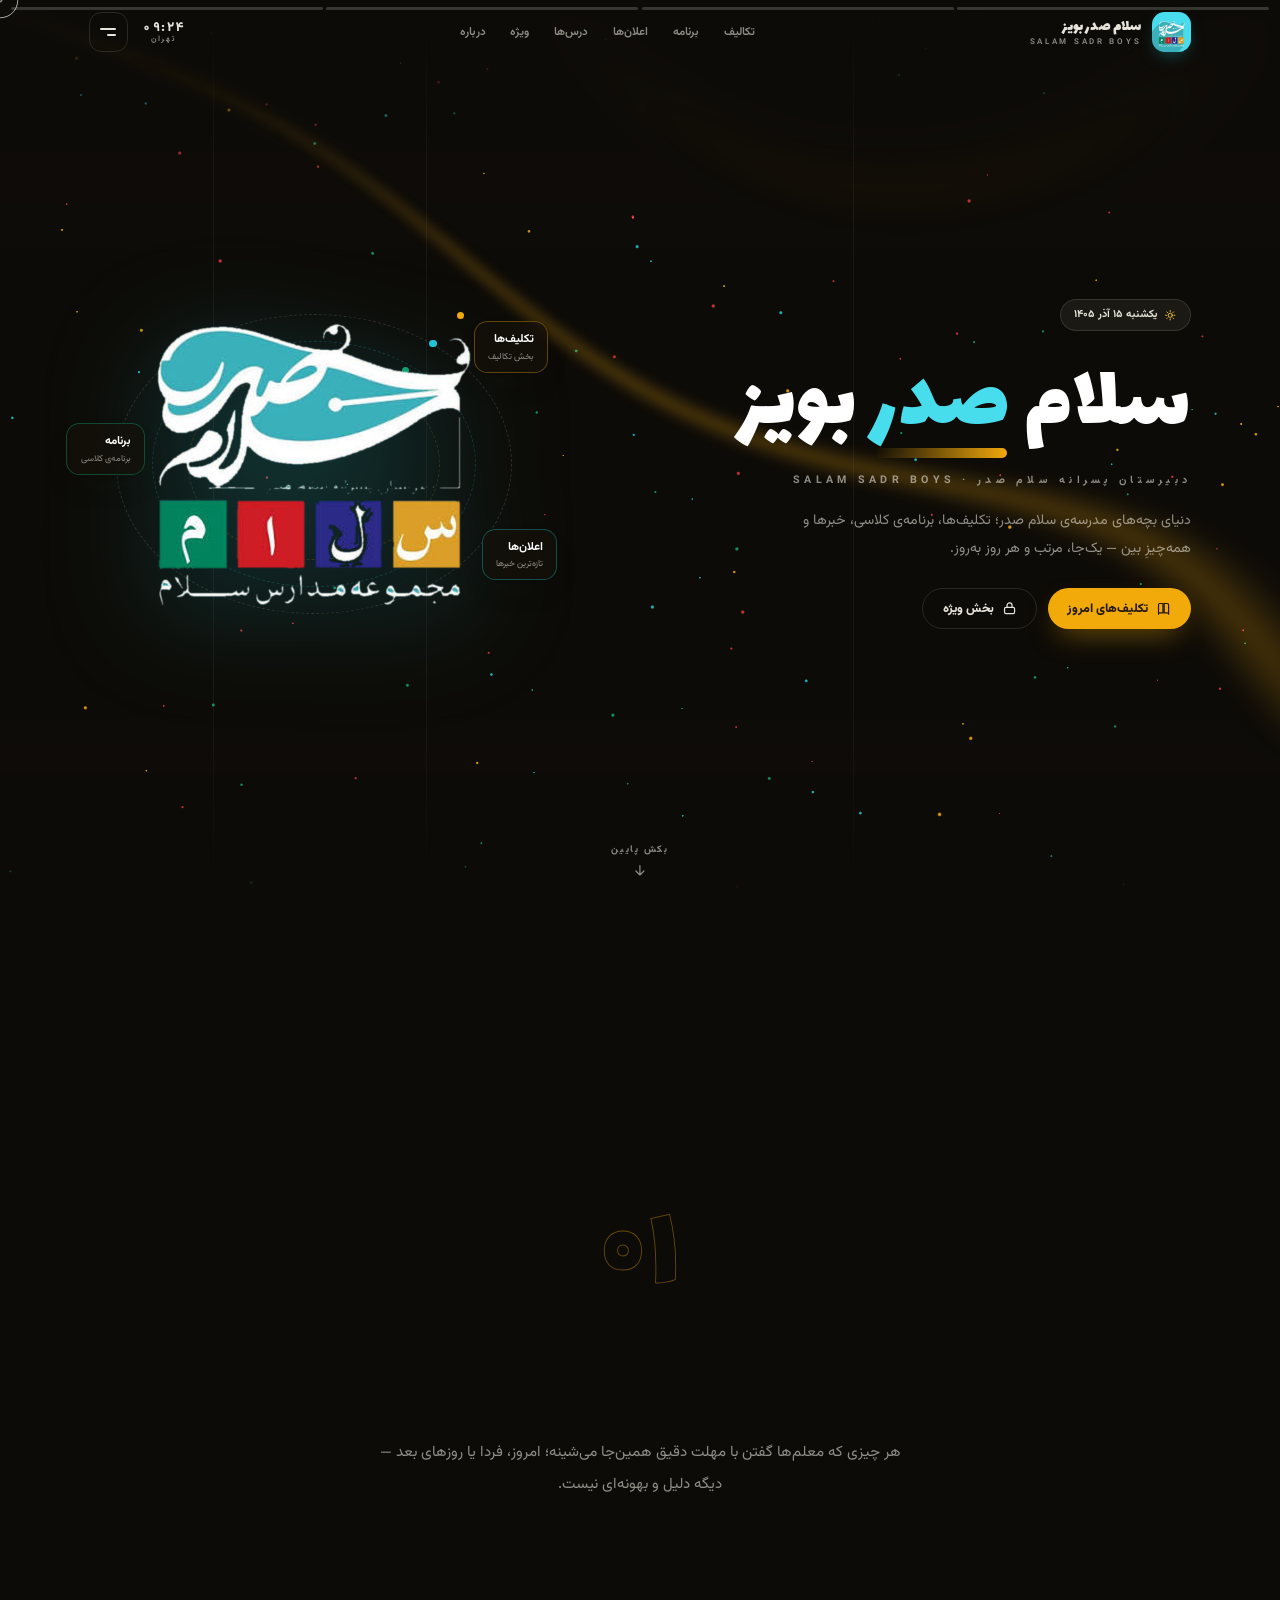
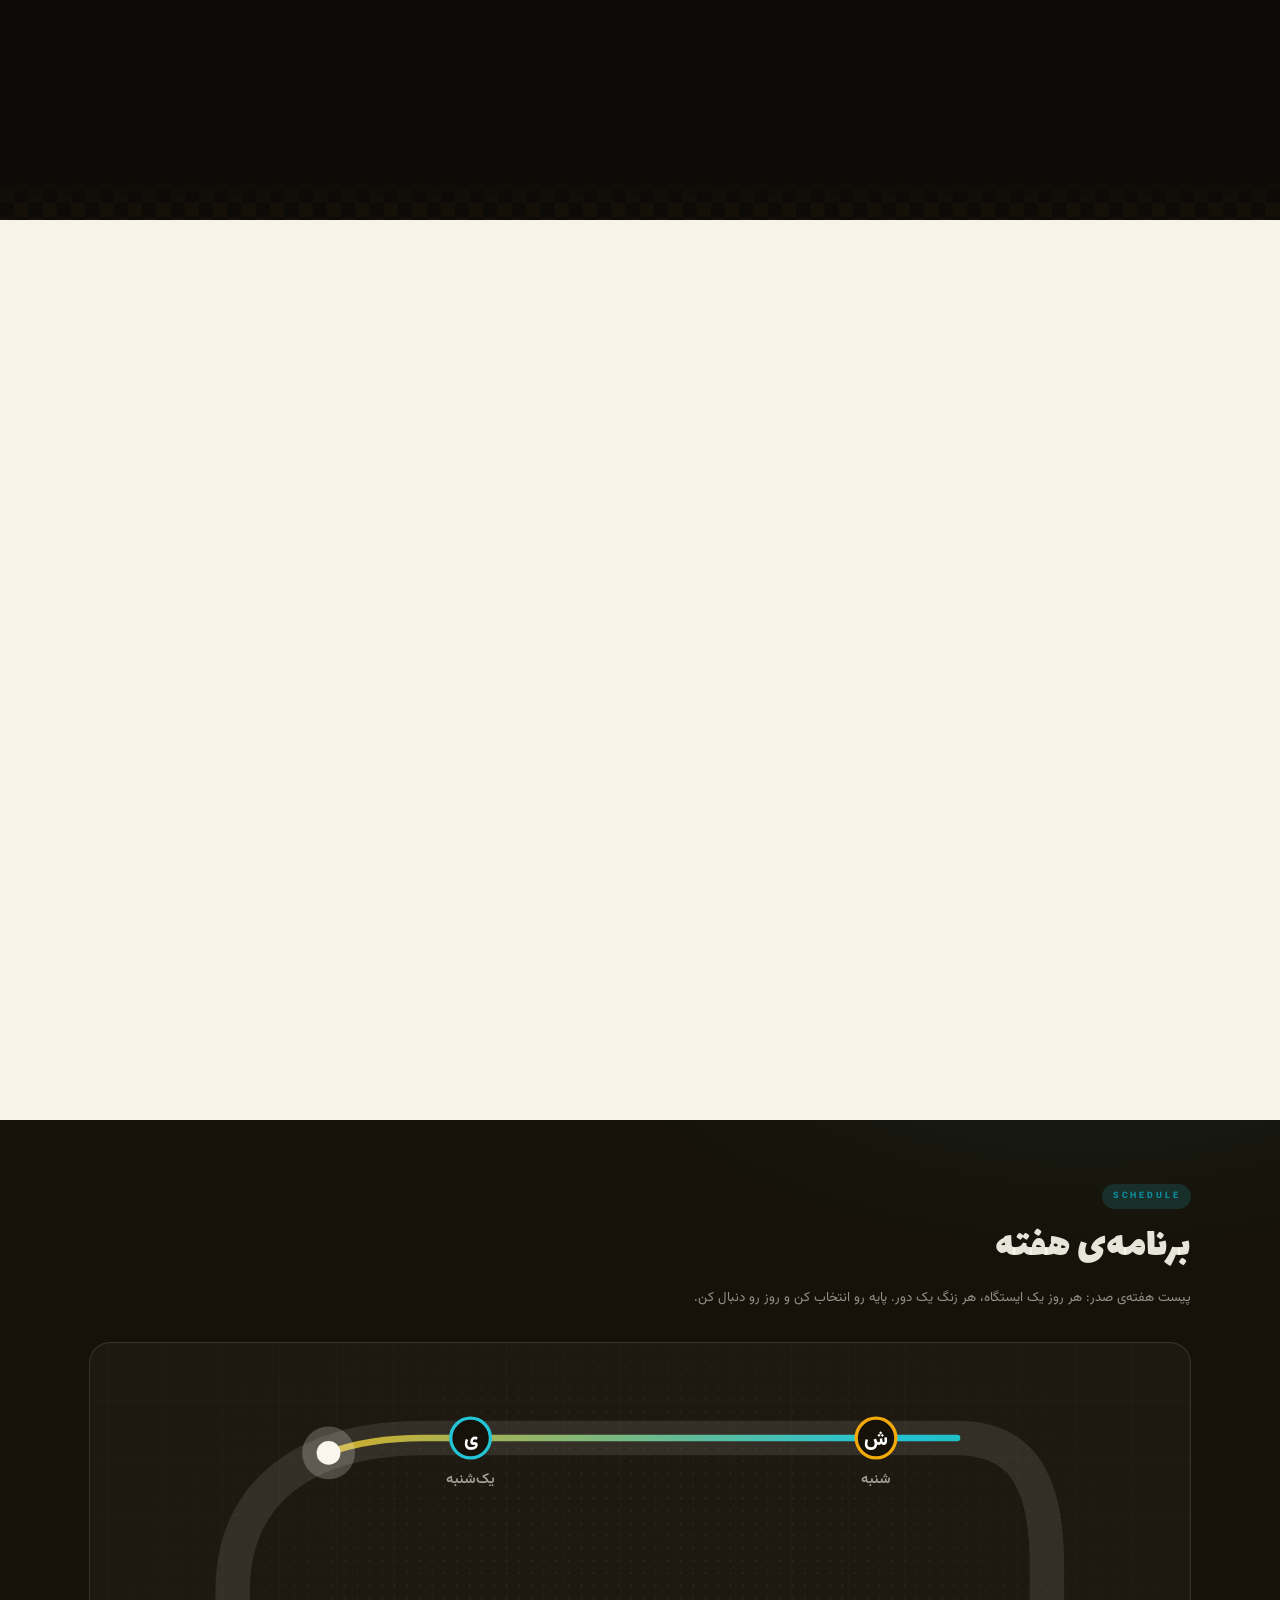
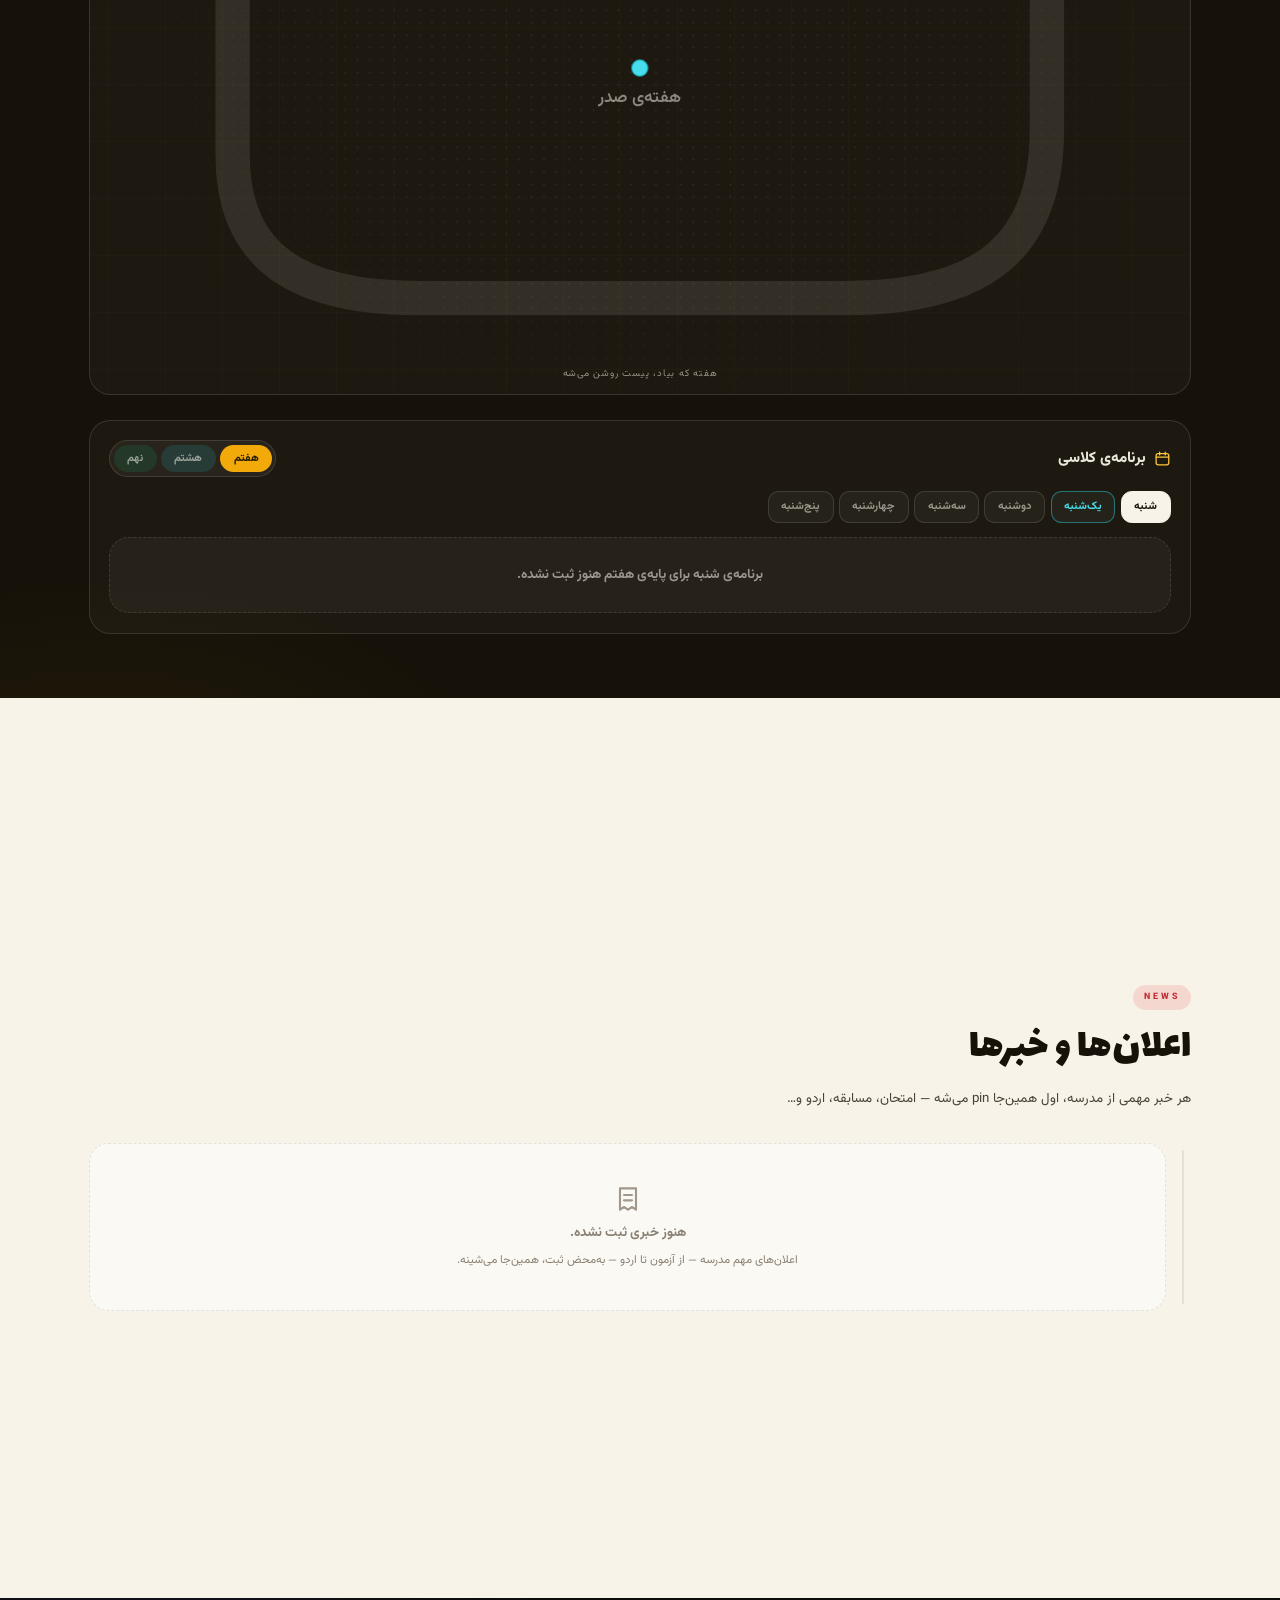
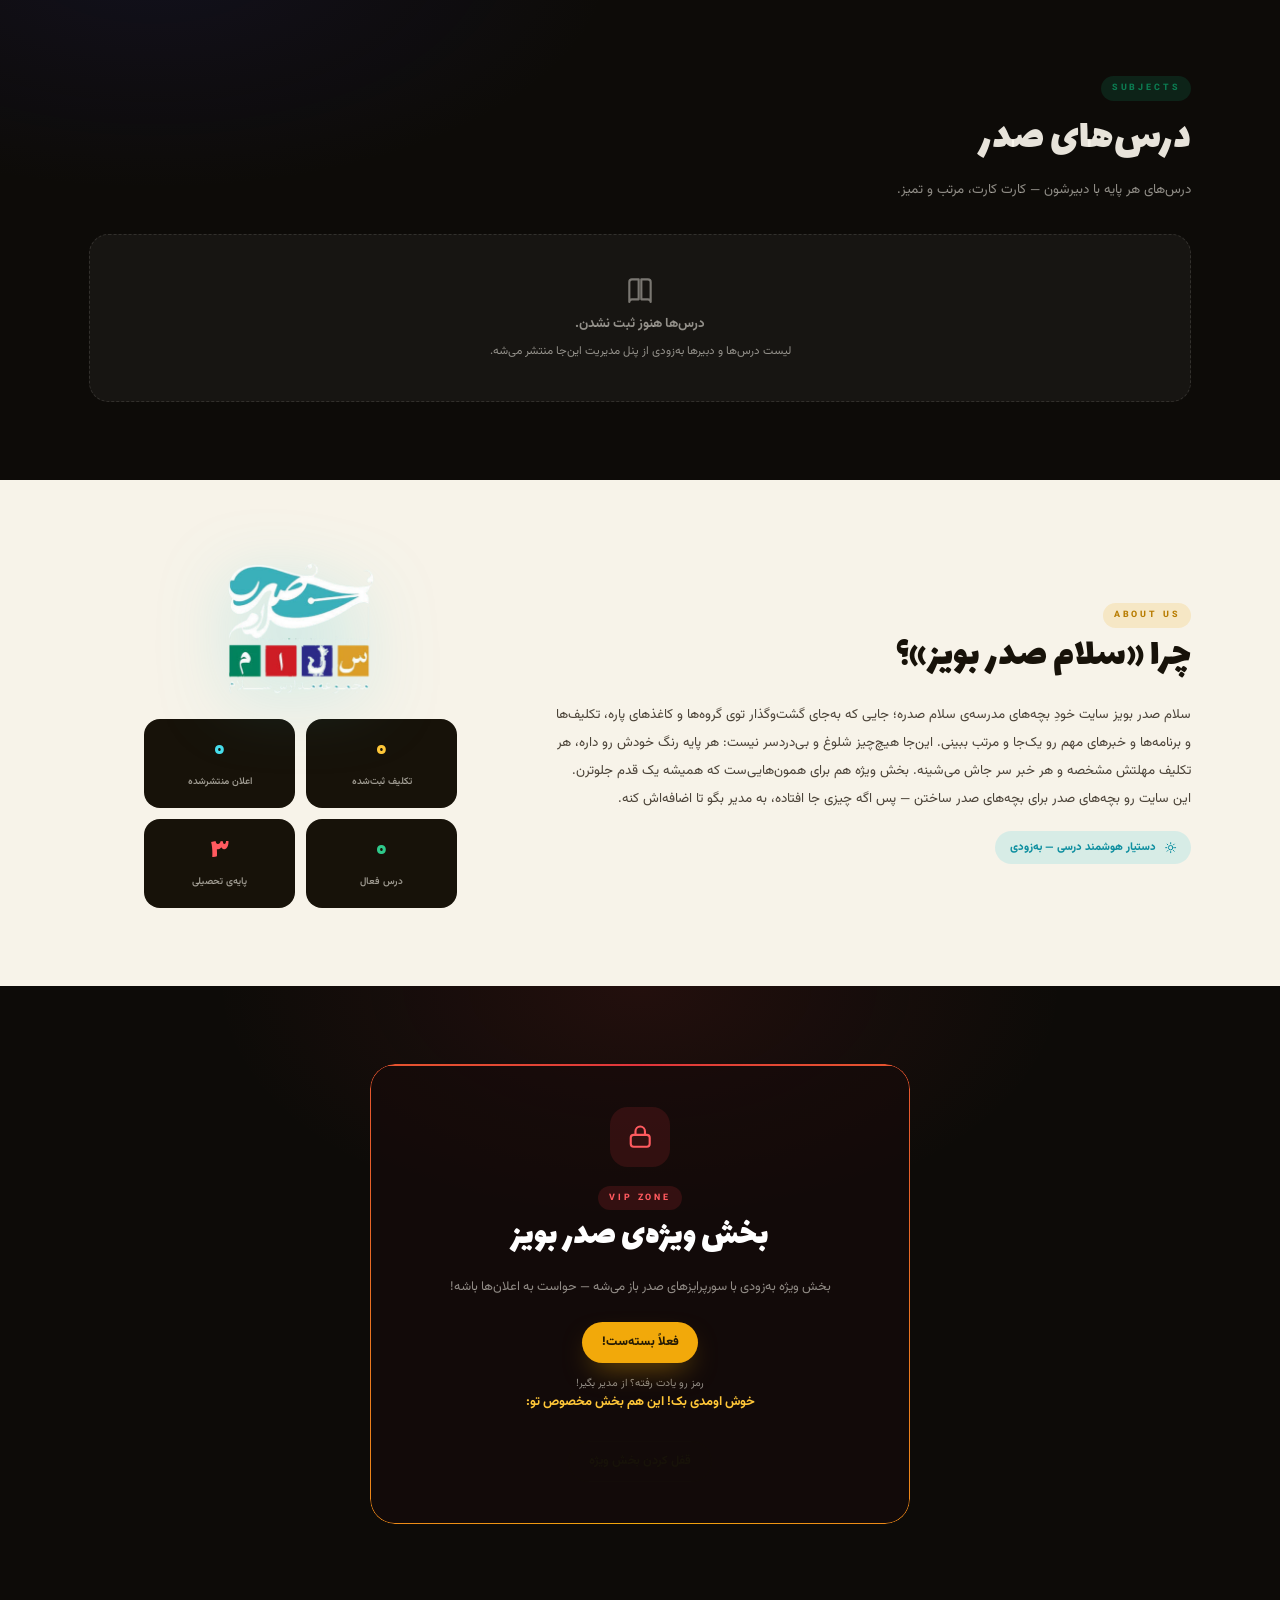
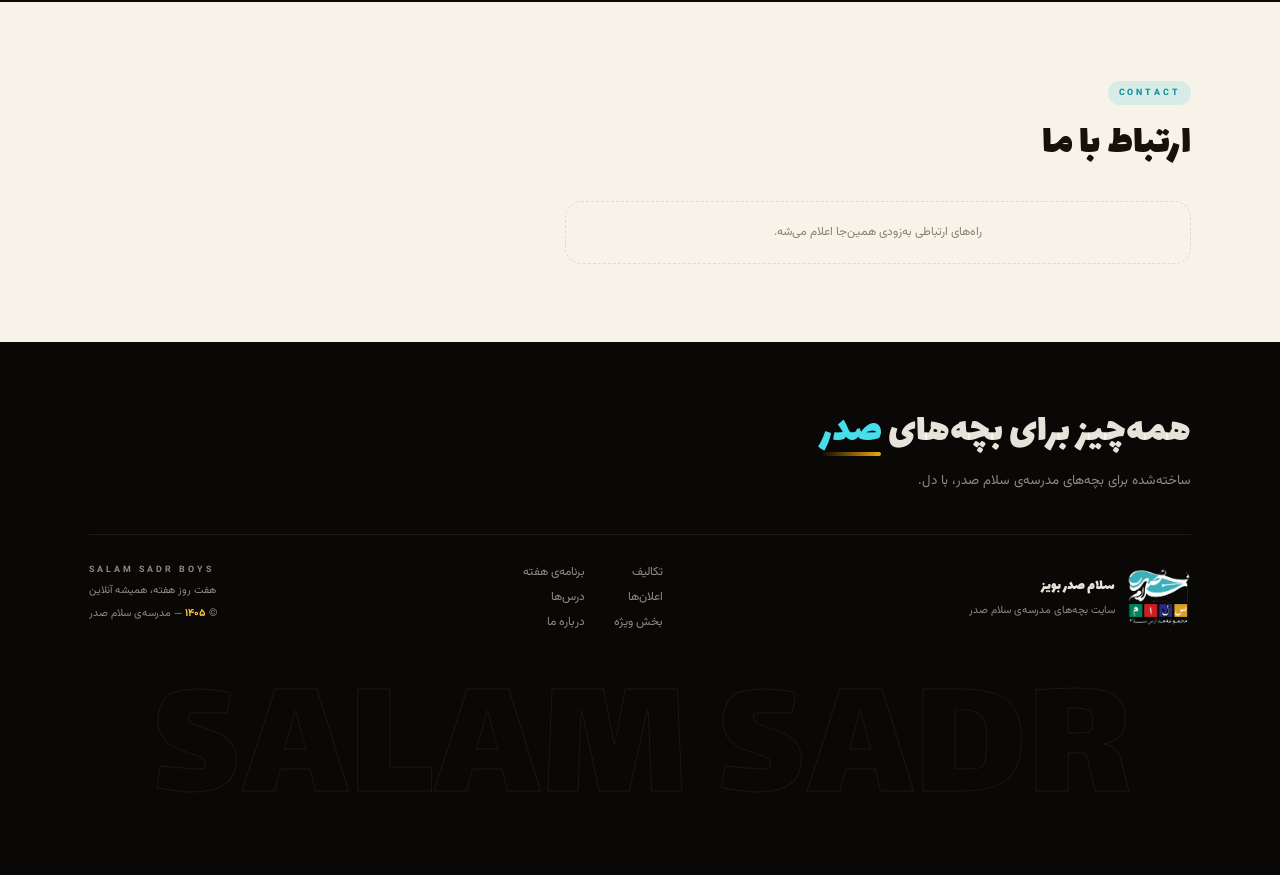
==== commit 7b83d5c4: "نسخه ۲ — بازطراحی سینمایی با لوگوی واقعی مدرسه (fusion: Laocoön × KIMI × Lumora)" ====
--- a/index.html
+++ b/index.html
@@ -6,12 +6,12 @@
   <meta http-equiv="Content-Security-Policy" content="default-src 'self'; img-src 'self' data:; style-src 'self' 'unsafe-inline'; script-src 'self'; connect-src 'self' https://api.github.com; font-src 'self'; base-uri 'self'; form-action 'self'">
   <title>سلام صدر بویز | سایت بچه‌های مدرسه‌ی سلام صدر</title>
   <meta name="description" content="سلام صدر بویز — دنیای بچه‌های مدرسه‌ی سلام صدر: تکلیف‌ها، برنامه‌ی کلاسی، اعلان‌ها و بخش ویژه؛ همه یک‌جا و هر روز به‌روز.">
-  <meta name="theme-color" content="#1D1710">
+  <meta name="theme-color" content="#0D0B08">
   <meta property="og:title" content="سلام صدر بویز">
   <meta property="og:description" content="تکلیف‌ها، برنامه‌ی کلاسی، خبرها و بخش ویژه — مخصوص بچه‌های مدرسه‌ی سلام صدر.">
   <meta property="og:type" content="website">
-  <link rel="icon" type="image/svg+xml" href="./assets/img/favicon.svg">
-  <link rel="apple-touch-icon" href="./assets/img/favicon.svg">
+  <link rel="icon" type="image/png" href="./assets/img/favicon-192.png">
+  <link rel="apple-touch-icon" href="./assets/img/favicon-192.png">
   <link rel="manifest" href="./manifest.webmanifest">
   <link rel="preload" href="./assets/fonts/Lalezar-Arabic.woff2" as="font" type="font/woff2" crossorigin>
   <link rel="preload" href="./assets/fonts/Vazirmatn-Regular.woff2" as="font" type="font/woff2" crossorigin>
@@ -21,28 +21,31 @@
 </head>
 <body>
 
-  <!-- ═══ Preloader ═══ -->
-  <div id="preloader" aria-hidden="true">
-    <div class="pre-inner">
-      <svg class="pre-logo" viewBox="0 0 240 240" fill="none" aria-hidden="true">
-        <g class="pre-ring" stroke-width="13" stroke-linecap="round" fill="none">
-          <path d="M120 21 A99 99 0 0 1 216.06 96.05" stroke="#F5B301"/>
-          <path d="M219 120 A99 99 0 0 1 143.95 216.06" stroke="#14B8C4"/>
-          <path d="M120 219 A99 99 0 0 1 23.94 143.95" stroke="#E5484D"/>
-          <path d="M21 120 A99 99 0 0 1 96.05 23.94" stroke="#3BA55D"/>
-        </g>
-        <circle cx="120" cy="120" r="79" fill="#1D1710"/>
-        <path d="M129 88 L100 126 L117 126 L109 154 L142 114 L123 114 Z" fill="#F5B301"/>
-        <path d="M120 152 C107 143 90 141 78 145 L78 168 C90 164 107 166 120 175 Z" fill="#FAF6ED"/>
-        <path d="M120 152 C133 143 150 141 162 145 L162 168 C150 164 133 166 120 175 Z" fill="#FAF6ED"/>
-      </svg>
-      <div class="pre-word">سلام صدر بویز</div>
-      <div class="pre-bar"><i></i></div>
+  <!-- ═══ Loader — count ۰۰۰→۱۰۰ then slide away (Lumora × KIMI veil) ═══ -->
+  <div id="loader" aria-hidden="true">
+    <div class="ld-in">
+      <div class="ld-badge"><img src="./assets/img/logo-badge.png" alt="" width="88" height="88"></div>
+      <div class="ld-count" id="loader-count">۰۰۰</div>
+      <div class="ld-meter" aria-hidden="true"><i id="loader-meter"></i></div>
+      <div class="ld-word">SALAM<span></span>SADR<span></span>BOYS</div>
     </div>
   </div>
 
-  <div id="progress-bar" aria-hidden="true"></div>
-  <div id="cursor" aria-hidden="true"></div>
+  <!-- stories-style segmented scroll progress -->
+  <div id="progress-bar" aria-hidden="true"><i></i><i></i><i></i><i></i></div>
+
+  <!-- custom double-ring cursor (Laocoön) -->
+  <div id="cursor-i" aria-hidden="true"></div>
+  <div id="cursor-o" aria-hidden="true"></div>
+
+  <!-- fixed cinematic canvas: liquid waves + forge sparks -->
+  <canvas id="fx" aria-hidden="true"></canvas>
+
+  <!-- five vertical grid lines + drifting dots (Laocoön) -->
+  <div class="stage-grid" aria-hidden="true">
+    <i></i><i></i><i></i><i></i><i></i>
+    <b></b><b></b><b></b><b></b><b></b><b></b><b></b>
+  </div>
 
   <!-- ═══ Preview banner (panel preview mode) ═══ -->
   <div id="preview-banner" hidden>
@@ -54,65 +57,64 @@
   <header id="site-nav">
     <div class="nav-inner">
       <a class="brand" href="#home" aria-label="سلام صدر بویز — خانه">
-        <span class="brand-logo"><img src="./assets/img/logo.svg" alt="نشان سلام صدر بویز" width="46" height="46"></span>
+        <span class="brand-logo"><img src="./assets/img/logo-badge.png" alt="نشان سلام صدر بویز" width="44" height="44"></span>
         <span class="brand-text"><b>سلام صدر بویز</b><i>SALAM SADR BOYS</i></span>
       </a>
       <nav class="nav-links" aria-label="فهرست اصلی">
-        <a href="#home" class="is-active">خانه</a>
         <a href="#homework">تکالیف</a>
+        <a href="#schedule-sec">برنامه</a>
+        <a href="#announcements">اعلان‌ها</a>
         <a href="#subjects">درس‌ها</a>
-        <a href="#announcements">اعلان‌ها</a>
         <a href="#vip">ویژه</a>
-        <a href="#about">درباره ما</a>
+        <a href="#about">درباره</a>
       </nav>
-      <div class="nav-cta">
-        <a class="btn btn-small btn-ink" href="#vip">
-          <svg viewBox="0 0 24 24" aria-hidden="true"><rect x="4" y="10" width="16" height="10" rx="2.5"/><path d="M8 10V7a4 4 0 0 1 8 0v3"/></svg>
-          عضو ویژه
-        </a>
-        <button id="burger" type="button" aria-label="باز کردن منو" aria-expanded="false">
-          <span></span><span></span><span></span>
+      <div class="nav-side">
+        <div class="clock" aria-label="ساعت تهران">
+          <b id="clock-time">--:--</b>
+          <span>تهران</span>
+        </div>
+        <button id="menu-btn" type="button" aria-label="باز کردن منو" aria-expanded="false">
+          <span></span><span></span>
         </button>
       </div>
     </div>
   </header>
 
-  <div id="mobile-menu" aria-hidden="true">
-    <nav aria-label="منوی موبایل">
-      <a href="#home"><i>۰۱</i>خانه</a>
-      <a href="#homework"><i>۰۲</i>تکالیف</a>
-      <a href="#subjects"><i>۰۳</i>درس‌ها و برنامه</a>
-      <a href="#announcements"><i>۰۴</i>اعلان‌ها</a>
-      <a href="#vip"><i>۰۵</i>بخش ویژه</a>
-      <a href="#about"><i>۰۶</i>درباره ما</a>
-    </nav>
-    <div class="mm-foot">SALAM SADR BOYS</div>
+  <!-- ═══ Full-screen menu overlay (Lumora) ═══ -->
+  <div id="menu-overlay" aria-hidden="true">
+    <div class="mo-in">
+      <nav class="mo-nav" aria-label="منوی تمام‌صفحه">
+        <a href="#home"><i>۰۱</i><b data-split>خانه</b></a>
+        <a href="#homework"><i>۰۲</i><b data-split>تکالیف</b></a>
+        <a href="#schedule-sec"><i>۰۳</i><b data-split>برنامه و درس‌ها</b></a>
+        <a href="#announcements"><i>۰۴</i><b data-split>اعلان‌ها</b></a>
+        <a href="#vip"><i>۰۵</i><b data-split>بخش ویژه</b></a>
+        <a href="#about"><i>۰۶</i><b data-split>درباره و تماس</b></a>
+      </nav>
+      <div class="mo-foot">
+        <span>SALAM SADR BOYS</span>
+        <span id="mo-date">…</span>
+      </div>
+    </div>
   </div>
 
   <main>
 
-    <!-- ═══ Hero ═══ -->
+    <!-- ═══ Hero — dark cinematic stage ═══ -->
     <section id="home" class="hero">
-      <div class="hero-bg" aria-hidden="true">
-        <span class="blob blob-y"></span>
-        <span class="blob blob-t"></span>
-        <span class="blob blob-r"></span>
-        <span class="blob blob-g"></span>
-        <span class="grid-lines"></span>
-      </div>
       <div class="wrap hero-grid">
         <div class="hero-copy">
-          <div class="hero-chip" data-reveal="down">
+          <div class="hero-chip" data-spring>
             <svg viewBox="0 0 24 24" aria-hidden="true"><path d="M12 3v2M12 19v2M3 12h2M19 12h2M5.6 5.6l1.4 1.4M17 17l1.4 1.4M18.4 5.6L17 7M7 17l-1.4 1.4"/><circle cx="12" cy="12" r="4"/></svg>
             <span id="hero-date">…</span>
           </div>
-          <h1 class="hero-title" data-reveal="clip">
-            <span class="ht-line">سلام <em class="ht-mark">صدر</em> بویز</span>
-            <span class="ht-sub">SALAM SADR BOYS</span>
+          <h1 class="hero-title" id="hero-title">
+            <span class="ht-line" id="ht-line" data-split="words">سلام صدر بویز</span>
           </h1>
-          <p class="hero-tag" data-reveal="up" data-delay="120" id="hero-tagline">دنیای بچه‌های مدرسه‌ی سلام صدر؛ تکلیف‌ها، برنامه‌ی کلاسی، خبرها و همه‌چیزِ بین — یک‌جا، مرتب و هر روز به‌روز.</p>
-          <div class="hero-actions" data-reveal="up" data-delay="220">
-            <a class="btn btn-primary magnetic" href="#homework">
+          <span class="ht-sub" id="ht-sub" data-spring>SALAM SADR BOYS · دبیرستان پسرانه سلام صدر</span>
+          <p class="hero-tag" id="hero-tagline" data-spring></p>
+          <div class="hero-actions" data-spring>
+            <a class="btn btn-y magnetic" href="#homework">
               <svg viewBox="0 0 24 24" aria-hidden="true"><path d="M4 19V6a2 2 0 0 1 2-2h5v15H6a2 2 0 0 0-2 2Zm16 0V6a2 2 0 0 0-2-2h-5v15h5a2 2 0 0 1 2 2Z"/></svg>
               تکلیف‌های امروز
             </a>
@@ -121,120 +123,185 @@
               بخش ویژه
             </a>
           </div>
-          <ul class="hero-facts" data-reveal="up" data-delay="300">
-            <li><b>۳</b><span>پایه‌ی هفتم تا نهم</span></li>
-            <li><b>هر روز</b><span>به‌روزرسانی تکلیف‌ها</span></li>
-            <li><b>ویژه</b><span>بخش مخصوص اعضا</span></li>
-          </ul>
-        </div>
-        <div class="hero-art" data-reveal="pop" data-delay="150">
-          <div class="orbit" aria-hidden="true">
-            <i class="o1"></i><i class="o2"></i><i class="o3"></i>
-          </div>
-          <img class="crest" src="./assets/img/logo.svg" alt="نشان سلام صدر بویز" width="300" height="300" id="hero-crest">
-          <div class="float-chips" aria-hidden="true">
+        </div>
+        <div class="hero-art" data-spring data-delay="140">
+          <div class="orbit" aria-hidden="true"><i class="o1"></i><i class="o2"></i><i class="o3"></i></div>
+          <img class="crest" id="hero-crest" src="./assets/img/logo-float.png" alt="لوگوی سلام صدر — خوش‌نویسی سلام" width="520" height="470">
+          <div class="float-chips" aria-hidden="false">
             <a class="chip chip-y" href="#homework"><b id="chip-hw">تکلیف‌ها</b><span>بخش تکالیف</span></a>
             <a class="chip chip-t" href="#announcements"><b id="chip-an">اعلان‌ها</b><span>تازه‌ترین خبرها</span></a>
-            <a class="chip chip-g" href="#subjects"><b id="chip-sc">برنامه</b><span>برنامه‌ی کلاسی</span></a>
-          </div>
-          <svg class="sketch sketch-arrow" viewBox="0 0 90 60" fill="none" aria-hidden="true"><path d="M84 8 C 60 10 30 18 10 44 M10 44 l12 -4 M10 44 l4 -12" stroke="currentColor" stroke-width="3" stroke-linecap="round"/></svg>
-          <svg class="sketch sketch-star" viewBox="0 0 40 40" fill="none" aria-hidden="true"><path d="M20 4 C21 13 27 19 36 20 C27 21 21 27 20 36 C19 27 13 21 4 20 C13 19 19 13 20 4 Z" stroke="currentColor" stroke-width="2.5" stroke-linejoin="round"/></svg>
-        </div>
-      </div>
-      <a class="scroll-cue" href="#homework" aria-label="برو به بخش تکالیف">
-        <span>اسکرول کن</span>
+            <a class="chip chip-g" href="#schedule-sec"><b id="chip-sc">برنامه</b><span>برنامه‌ی کلاسی</span></a>
+          </div>
+        </div>
+      </div>
+      <a class="scroll-cue" href="#cinema" aria-label="برو پایین">
+        <span>بکش پایین</span>
         <svg viewBox="0 0 24 24" aria-hidden="true"><path d="M12 4v14m0 0l-6-6m6 6l6-6"/></svg>
       </a>
     </section>
 
-    <!-- ═══ Marquee ═══ -->
-    <div class="marquee" aria-hidden="true">
-      <div class="marquee-track" id="marquee-track">
-        <span>تکلیف یادت نره</span><i>✦</i><span>برنامه‌ی کلاسی همیشه دم دست</span><i>✦</i><span>خبرهای صدر، اول این‌جا</span><i>✦</i><span>هر روز به‌روز</span><i>✦</i><span>سلام صدر بویز</span><i>✦</i>
-      </div>
-    </div>
-
-    <!-- ═══ Homework ═══ -->
-    <section id="homework" class="sec sec-homework">
+    <!-- ═══ Cinema strip — pinned text slides over the canvas (Laocoön) ═══ -->
+    <div id="cinema" class="cinema">
+      <div class="cinema-pin">
+        <article class="cslide" data-cs="0">
+          <span class="cnum" aria-hidden="true">۰۱</span>
+          <h2 class="ctitle" data-split="words">تکلیف‌ها، مرتب و شفاف</h2>
+          <p class="cdesc">هر چیزی که معلم‌ها گفتن با مهلت دقیق همین‌جا می‌شینه؛ امروز، فردا یا روزهای بعد — دیگه دلیل و بهونه‌ای نیست.</p>
+        </article>
+        <article class="cslide" data-cs="1">
+          <span class="cnum" aria-hidden="true">۰۲</span>
+          <h2 class="ctitle" data-split="words">برنامه‌ی هفته، مثل یک پیست</h2>
+          <p class="cdesc">هفته‌ات رو مثل نقشه‌ی یک پیست ببین؛ هر روز یک پیچ، هر زنگ یک خط مستقیم — برنامه‌ی کلاسی هر سه پایه همین‌جاست.</p>
+        </article>
+        <article class="cslide" data-cs="2">
+          <span class="cnum" aria-hidden="true">۰۳</span>
+          <h2 class="ctitle" data-split="words">خبرها، قبل از همه</h2>
+          <p class="cdesc">امتحان، اردو، مسابقه — هر خبر مهم مدرسه اول همین‌جا می‌شینه؛ بخش ویژه هم مال بچه‌هایی‌ست که همیشه یک قدم جلوترن.</p>
+        </article>
+      </div>
+    </div>
+
+    <!-- ═══ Sticky stack (KIMI): homework → schedule → announcements ═══ -->
+    <div class="stack">
+
+      <!-- Homework — light panel -->
+      <section id="homework" class="panel panel-light">
+        <div class="checker-seam" aria-hidden="true"></div>
+        <div class="wrap">
+          <header class="sec-head" data-spring>
+            <span class="sec-chip sc-y">HOMEWORK</span>
+            <h2>تکلیف‌ها</h2>
+            <p>هر چیزی که معلم‌ها گفتن، همین‌جا مرتب و با مهلت دقیق. دیگه دلیل و بهونه‌ای نیست!</p>
+          </header>
+
+          <div class="hw-toolbar" data-spring data-delay="80">
+            <div class="bucket-tabs" role="tablist" aria-label="روز تکلیف">
+              <button type="button" class="btab is-active" data-bucket="today" role="tab" aria-selected="true">امروز<b class="bcount">۰</b></button>
+              <button type="button" class="btab" data-bucket="tomorrow" role="tab" aria-selected="false">فردا<b class="bcount">۰</b></button>
+              <button type="button" class="btab" data-bucket="upcoming" role="tab" aria-selected="false">بعدی‌ها<b class="bcount">۰</b></button>
+              <button type="button" class="btab" data-bucket="past" role="tab" aria-selected="false">گذشته‌ها<b class="bcount">۰</b></button>
+            </div>
+            <div class="hw-filters">
+              <div class="grade-pills" role="group" aria-label="فیلتر پایه">
+                <button type="button" class="gpill is-active" data-grade="0">همه</button>
+                <button type="button" class="gpill gp-y" data-grade="7">هفتم</button>
+                <button type="button" class="gpill gp-t" data-grade="8">هشتم</button>
+                <button type="button" class="gpill gp-g" data-grade="9">نهم</button>
+              </div>
+              <label class="hw-search">
+                <svg viewBox="0 0 24 24" aria-hidden="true"><circle cx="11" cy="11" r="7"/><path d="M20 20l-3.5-3.5"/></svg>
+                <input type="search" id="hw-search-input" placeholder="جست‌وجو توی تکلیف‌ها…" maxlength="60">
+              </label>
+            </div>
+          </div>
+
+          <div id="hw-list" class="hw-list" data-spring data-delay="140" aria-live="polite"></div>
+        </div>
+      </section>
+
+      <!-- Schedule — dark panel with weekly circuit map (KIMI) -->
+      <section id="schedule-sec" class="panel panel-dark">
+        <div class="wrap">
+          <header class="sec-head" data-spring>
+            <span class="sec-chip sc-t">SCHEDULE</span>
+            <h2>برنامه‌ی هفته</h2>
+            <p>پیست هفته‌ی صدر: هر روز یک ایستگاه، هر زنگ یک دور. پایه رو انتخاب کن و روز رو دنبال کن.</p>
+          </header>
+
+          <div class="circuit-box" id="circuit-box" data-spring>
+            <div class="halftone" aria-hidden="true"></div>
+            <div class="crawl-grid" aria-hidden="true"></div>
+            <svg id="circuit-svg" viewBox="0 0 800 460" preserveAspectRatio="xMidYMid meet" aria-label="نقشه‌ی هفته به شکل پیست">
+              <path id="circuit-base" d="M 640 56 L 236 56 C 148 56 92 96 92 172 L 92 296 C 92 372 140 404 232 404 L 556 404 C 664 404 708 362 708 276 L 708 152 C 708 84 686 56 640 56 Z" fill="none" stroke="rgba(250,246,237,.10)" stroke-width="26" stroke-linecap="round"/>
+              <path id="circuit-track" d="M 640 56 L 236 56 C 148 56 92 96 92 172 L 92 296 C 92 372 140 404 232 404 L 556 404 C 664 404 708 362 708 276 L 708 152 C 708 84 686 56 640 56 Z" fill="none" stroke="url(#lapGrad)" stroke-width="5" stroke-linecap="round"/>
+              <defs>
+                <linearGradient id="lapGrad" x1="0" y1="0" x2="1" y2="1">
+                  <stop offset="0" stop-color="#F2A90A"/>
+                  <stop offset=".4" stop-color="#22C4D6"/>
+                  <stop offset=".75" stop-color="#12A06B"/>
+                  <stop offset="1" stop-color="#E0343C"/>
+                </linearGradient>
+              </defs>
+              <circle id="circuit-head" r="9" fill="#FAF6ED" opacity="0"/>
+              <circle id="circuit-head-glow" r="20" fill="rgba(250,246,237,.22)" opacity="0"/>
+              <g id="circuit-days"></g>
+              <g class="hub" transform="translate(400,230)">
+                <circle class="hub-core" r="6"/>
+                <circle class="hub-ping" r="6"/>
+                <text class="hub-tx" y="26" text-anchor="middle">هفته‌ی صدر</text>
+              </g>
+            </svg>
+            <div class="reticle" id="reticle" aria-hidden="true"><i class="rv"></i><i class="rh"></i><b class="rc"></b></div>
+            <div class="circuit-hint" aria-hidden="true">هفته که بیاد، پیست روشن می‌شه</div>
+          </div>
+
+          <div class="schedule-box" data-spring data-delay="120">
+            <div class="sc-head">
+              <h3>
+                <svg viewBox="0 0 24 24" aria-hidden="true"><rect x="3" y="5" width="18" height="16" rx="3"/><path d="M8 3v4M16 3v4M3 10h18"/></svg>
+                برنامه‌ی کلاسی
+              </h3>
+              <div class="grade-tabs" role="tablist" aria-label="پایه">
+                <button type="button" class="gtab gt-y is-active" data-sgrade="7" role="tab" aria-selected="true">هفتم</button>
+                <button type="button" class="gtab gt-t" data-sgrade="8" role="tab" aria-selected="false">هشتم</button>
+                <button type="button" class="gtab gt-g" data-sgrade="9" role="tab" aria-selected="false">نهم</button>
+              </div>
+            </div>
+            <div class="day-tabs" id="day-tabs" role="tablist" aria-label="روز هفته"></div>
+            <div id="schedule-list" class="schedule-list" aria-live="polite"></div>
+          </div>
+        </div>
+      </section>
+
+      <!-- Announcements — light panel, stepped timeline (KIMI) -->
+      <section id="announcements" class="panel panel-light">
+        <div class="wrap">
+          <header class="sec-head" data-spring>
+            <span class="sec-chip sc-r">NEWS</span>
+            <h2>اعلان‌ها و خبرها</h2>
+            <p>هر خبر مهمی از مدرسه، اول همین‌جا pin می‌شه — امتحان، مسابقه، اردو و…</p>
+          </header>
+          <div id="ann-list" class="ann-list" data-spring data-delay="120" aria-live="polite"></div>
+        </div>
+      </section>
+
+    </div><!-- /stack -->
+
+    <!-- ═══ Subjects — black cards (Lumora portfolio) ═══ -->
+    <section id="subjects" class="sec sec-dark">
       <div class="wrap">
-        <header class="sec-head" data-reveal="up">
-          <span class="sec-chip">HOMEWORK</span>
-          <h2>تکلیف‌ها</h2>
-          <svg class="squiggle sq-y" viewBox="0 0 200 12" fill="none" aria-hidden="true"><path d="M3 8 C 30 2, 60 10, 90 6 S 150 2, 197 7" stroke="currentColor" stroke-width="4" stroke-linecap="round"/></svg>
-          <p>هر چیزی که معلم‌ها گفتن، همین‌جا مرتب و با مهلت دقیق. دیگه دلیل و بهونه‌ای نیست!</p>
+        <header class="sec-head" data-spring>
+          <span class="sec-chip sc-g">SUBJECTS</span>
+          <h2>درس‌های صدر</h2>
+          <p>درس‌های هر پایه با دبیرشون — کارت کارت، مرتب و تمیز.</p>
         </header>
-
-        <div class="hw-toolbar" data-reveal="up" data-delay="80">
-          <div class="bucket-tabs" role="tablist" aria-label="روز تکلیف">
-            <button type="button" class="btab is-active" data-bucket="today" role="tab" aria-selected="true">امروز<b class="bcount">۰</b></button>
-            <button type="button" class="btab" data-bucket="tomorrow" role="tab" aria-selected="false">فردا<b class="bcount">۰</b></button>
-            <button type="button" class="btab" data-bucket="upcoming" role="tab" aria-selected="false">بعدی‌ها<b class="bcount">۰</b></button>
-            <button type="button" class="btab" data-bucket="past" role="tab" aria-selected="false">گذشته‌ها<b class="bcount">۰</b></button>
-          </div>
-          <div class="hw-filters">
-            <div class="grade-pills" role="group" aria-label="فیلتر پایه">
-              <button type="button" class="gpill is-active" data-grade="0">همه</button>
-              <button type="button" class="gpill gp-y" data-grade="7">هفتم</button>
-              <button type="button" class="gpill gp-t" data-grade="8">هشتم</button>
-              <button type="button" class="gpill gp-g" data-grade="9">نهم</button>
-            </div>
-            <label class="hw-search">
-              <svg viewBox="0 0 24 24" aria-hidden="true"><circle cx="11" cy="11" r="7"/><path d="M20 20l-3.5-3.5"/></svg>
-              <input type="search" id="hw-search-input" placeholder="جست‌وجو توی تکلیف‌ها…" maxlength="60">
-            </label>
-          </div>
-        </div>
-
-        <div id="hw-list" class="hw-list" data-reveal="up" data-delay="140" aria-live="polite"></div>
+        <div id="subject-grid" class="subject-grid" data-spring data-delay="100"></div>
       </div>
     </section>
 
-    <!-- ═══ Subjects & Schedule ═══ -->
-    <section id="subjects" class="sec sec-subjects">
-      <div class="wrap">
-        <header class="sec-head" data-reveal="up">
-          <span class="sec-chip">SUBJECTS</span>
-          <h2>درس‌ها و برنامه‌ی هفته</h2>
-          <svg class="squiggle sq-t" viewBox="0 0 200 12" fill="none" aria-hidden="true"><path d="M3 8 C 30 2, 60 10, 90 6 S 150 2, 197 7" stroke="currentColor" stroke-width="4" stroke-linecap="round"/></svg>
-          <p>درس‌های هر پایه با دبیرشون، به‌اضافه‌ی برنامه‌ی کامل هفته — همین‌جا همیشه در دسترسه.</p>
-        </header>
-        <div id="subject-grid" class="subject-grid" data-reveal="up" data-delay="100"></div>
-
-        <div class="schedule-box" data-reveal="up" data-delay="160">
-          <div class="sc-head">
-            <h3>
-              <svg viewBox="0 0 24 24" aria-hidden="true"><rect x="3" y="5" width="18" height="16" rx="3"/><path d="M8 3v4M16 3v4M3 10h18"/></svg>
-              برنامه‌ی کلاسی
-            </h3>
-            <div class="grade-tabs" role="tablist" aria-label="پایه">
-              <button type="button" class="gtab gt-y is-active" data-sgrade="7" role="tab" aria-selected="true">هفتم</button>
-              <button type="button" class="gtab gt-t" data-sgrade="8" role="tab" aria-selected="false">هشتم</button>
-              <button type="button" class="gtab gt-g" data-sgrade="9" role="tab" aria-selected="false">نهم</button>
-            </div>
-          </div>
-          <div class="day-tabs" id="day-tabs" role="tablist" aria-label="روز هفته"></div>
-          <div id="schedule-list" class="schedule-list" aria-live="polite"></div>
-        </div>
-      </div>
-    </section>
-
-    <!-- ═══ Announcements ═══ -->
-    <section id="announcements" class="sec sec-announcements">
-      <div class="wrap">
-        <header class="sec-head" data-reveal="up">
-          <span class="sec-chip">NEWS</span>
-          <h2>اعلان‌ها و خبرها</h2>
-          <svg class="squiggle sq-r" viewBox="0 0 200 12" fill="none" aria-hidden="true"><path d="M3 8 C 30 2, 60 10, 90 6 S 150 2, 197 7" stroke="currentColor" stroke-width="4" stroke-linecap="round"/></svg>
-          <p>هر خبر مهمی از مدرسه، اول همین‌جا pin می‌شه — امتحان، مسابقه، اردو و…</p>
-        </header>
-        <div id="ann-list" class="ann-list" data-reveal="up" data-delay="120" aria-live="polite"></div>
+    <!-- ═══ About + real stats ═══ -->
+    <section id="about" class="sec sec-light">
+      <div class="wrap about-grid">
+        <div class="about-copy" data-spring>
+          <span class="sec-chip sc-y">ABOUT US</span>
+          <h2 id="about-title">چرا «سلام صدر بویز»؟</h2>
+          <p id="about-text"></p>
+          <div class="roadmap-chip">
+            <svg viewBox="0 0 24 24" aria-hidden="true"><path d="M12 3v2M12 19v2M3 12h2M19 12h2M5.6 5.6l1.4 1.4M17 17l1.4 1.4M18.4 5.6L17 7M7 17l-1.4 1.4"/><circle cx="12" cy="12" r="4"/></svg>
+            <span id="roadmap-text">دستیار هوشمند درسی — به‌زودی</span>
+          </div>
+        </div>
+        <div class="about-side" data-spring data-delay="120">
+          <img src="./assets/img/logo-float.png" alt="نشان سلام صدر بویز" width="190" height="172" class="about-crest" id="about-crest">
+          <div class="stats-grid" id="stats-grid"></div>
+        </div>
       </div>
     </section>
 
     <!-- ═══ VIP ═══ -->
     <section id="vip" class="sec sec-vip">
       <div class="wrap vip-wrap">
-        <div class="vip-card" data-reveal="pop">
+        <div class="vip-card" data-spring>
           <div class="vip-lock" id="vip-lock-art" aria-hidden="true">
             <svg viewBox="0 0 24 24"><rect x="4" y="10" width="16" height="10" rx="2.5"/><path d="M8 10V7a4 4 0 0 1 8 0v3"/></svg>
           </div>
@@ -242,7 +309,7 @@
           <h2>بخش ویژه‌ی صدر بویز</h2>
           <p class="vip-desc" id="vip-desc">اینجا مال بچه‌های ویژه‌ست؛ چیزهایی که بقیه ندارن — جزوه‌های خاص، لینک‌های طلایی و سورپرایزهای صدر. رمز رو فقط از مدیر بگیر!</p>
           <div id="vip-locked">
-            <button class="btn btn-primary magnetic" id="vip-open" type="button">ورود اعضای ویژه</button>
+            <button class="btn btn-y magnetic" id="vip-open" type="button">ورود اعضای ویژه</button>
             <span class="vip-hint">رمز رو یادت رفته؟ از مدیر بگیر!</span>
           </div>
           <div id="vip-unlocked" hidden>
@@ -254,63 +321,50 @@
       </div>
     </section>
 
-    <!-- ═══ About ═══ -->
-    <section id="about" class="sec sec-about">
-      <div class="wrap about-grid">
-        <div class="about-copy" data-reveal="up">
-          <span class="sec-chip">ABOUT US</span>
-          <h2 id="about-title">چرا «سلام صدر بویز»؟</h2>
-          <svg class="squiggle sq-g" viewBox="0 0 200 12" fill="none" aria-hidden="true"><path d="M3 8 C 30 2, 60 10, 90 6 S 150 2, 197 7" stroke="currentColor" stroke-width="4" stroke-linecap="round"/></svg>
-          <p id="about-text"></p>
-          <div class="roadmap-chip">
-            <svg viewBox="0 0 24 24" aria-hidden="true"><path d="M12 3v2M12 19v2M3 12h2M19 12h2M5.6 5.6l1.4 1.4M17 17l1.4 1.4M18.4 5.6L17 7M7 17l-1.4 1.4"/><circle cx="12" cy="12" r="4"/></svg>
-            <span id="roadmap-text">دستیار هوشمند درسی — به‌زودی</span>
-          </div>
-        </div>
-        <div class="about-side" data-reveal="pop" data-delay="120">
-          <img src="./assets/img/logo.svg" alt="نشان سلام صدر بویز" width="150" height="150" class="about-crest">
-          <div class="stats-grid" id="stats-grid"></div>
-        </div>
+    <!-- ═══ Contact — hover-fill rows (Lumora services) ═══ -->
+    <section id="contact" class="sec sec-light">
+      <div class="wrap">
+        <header class="sec-head" data-spring>
+          <span class="sec-chip sc-t">CONTACT</span>
+          <h2>ارتباط با ما</h2>
+        </header>
+        <div id="contact-cards" class="contact-rows" data-spring data-delay="100"></div>
       </div>
     </section>
 
-    <!-- ═══ Contact ═══ -->
-    <section id="contact" class="sec sec-contact">
-      <div class="wrap">
-        <header class="sec-head" data-reveal="up">
-          <span class="sec-chip">CONTACT</span>
-          <h2>ارتباط با ما</h2>
-          <svg class="squiggle sq-y" viewBox="0 0 200 12" fill="none" aria-hidden="true"><path d="M3 8 C 30 2, 60 10, 90 6 S 150 2, 197 7" stroke="currentColor" stroke-width="4" stroke-linecap="round"/></svg>
-        </header>
-        <div id="contact-cards" class="contact-cards" data-reveal="up" data-delay="100"></div>
-      </div>
-    </section>
-
   </main>
 
-  <!-- ═══ Footer ═══ -->
+  <!-- ═══ Footer — black with watermark (Lumora) ═══ -->
   <footer id="site-footer">
-    <div class="wrap foot-grid">
-      <div class="foot-brand">
-        <img src="./assets/img/logo.svg" alt="نشان سلام صدر بویز" width="56" height="56">
-        <div>
-          <b>سلام صدر بویز</b>
-          <span>سایت بچه‌های مدرسه‌ی سلام صدر</span>
-        </div>
-      </div>
-      <nav class="foot-links" aria-label="پیوندهای پابرگ">
-        <a href="#homework">تکالیف</a>
-        <a href="#subjects">درس‌ها و برنامه</a>
-        <a href="#announcements">اعلان‌ها</a>
-        <a href="#vip">بخش ویژه</a>
-        <a href="#about">درباره ما</a>
-      </nav>
-      <div class="foot-note">
-        <span class="foot-latin">SALAM SADR BOYS</span>
-        <span>ساخته‌شده برای بچه‌های صدر، با دل.</span>
-        <span class="foot-copy">© <b id="foot-year">۱۴۰۵</b> — همه‌چیز برای بچه‌های صدر</span>
-      </div>
-    </div>
+    <div class="wrap foot-in">
+      <div class="foot-cta">
+        <h2 data-split="words">همه‌چیز برای بچه‌های صدر</h2>
+        <p>ساخته‌شده برای بچه‌های مدرسه‌ی سلام صدر، با دل.</p>
+      </div>
+      <div class="foot-grid">
+        <div class="foot-brand">
+          <img src="./assets/img/logo-float.png" alt="نشان سلام صدر بویز" width="72" height="66">
+          <div>
+            <b>سلام صدر بویز</b>
+            <span>سایت بچه‌های مدرسه‌ی سلام صدر</span>
+          </div>
+        </div>
+        <nav class="foot-links" aria-label="پیوندهای پابرگ">
+          <a href="#homework">تکالیف</a>
+          <a href="#schedule-sec">برنامه‌ی هفته</a>
+          <a href="#announcements">اعلان‌ها</a>
+          <a href="#subjects">درس‌ها</a>
+          <a href="#vip">بخش ویژه</a>
+          <a href="#about">درباره ما</a>
+        </nav>
+        <div class="foot-note">
+          <span class="foot-latin">SALAM SADR BOYS</span>
+          <span>هفت روز هفته، همیشه آنلاین</span>
+          <span class="foot-copy">© <b id="foot-year">۱۴۰۵</b> — مدرسه‌ی سلام صدر</span>
+        </div>
+      </div>
+    </div>
+    <div class="foot-watermark" aria-hidden="true">SALAM SADR</div>
   </footer>
 
   <!-- ═══ Mobile bottom nav ═══ -->
@@ -347,7 +401,7 @@
       <p>رمز بخش ویژه رو وارد کن. اگه نداری، از مدیر بگیر!</p>
       <form id="vip-form" autocomplete="off">
         <input type="password" id="vip-pass" placeholder="رمز ویژه…" maxlength="64" required aria-label="رمز بخش ویژه">
-        <button class="btn btn-primary" type="submit" id="vip-submit">ورود</button>
+        <button class="btn btn-y" type="submit" id="vip-submit">ورود</button>
       </form>
       <div id="vip-msg" class="vip-msg" role="alert" hidden></div>
     </div>
@@ -356,6 +410,6 @@
   <div id="toast" role="status" aria-live="polite" hidden></div>
 
   <script src="./assets/js/app-core.js" defer></script>
-  <script src="./assets/js/app-ui.js" defer></script>
+  <script src="./assets/js/app-fx.js" defer></script>
 </body>
 </html>
--- a/assets/css/base.css
+++ b/assets/css/base.css
@@ -1,6 +1,9 @@
 /* ═══════════════════════════════════════════════════════
-   سلام صدر بویز — base.css
-   Design system: warm paper + ink + 4 school colors
+   سلام صدر بویز — base.css  (v2 — fusion build)
+   Palette extracted from the real school logo:
+   turquoise #47DDEC · yellow #DC9E27 · red #CE1D25
+   green #01835F · navy #2B2A87
+   Motion DNA: Laocoön × KIMI × Lumora
    ═══════════════════════════════════════════════════════ */
 
 /* ── Fonts ── */
@@ -13,390 +16,484 @@
 @font-face{font-family:'Vazirmatn';font-style:normal;font-weight:800;font-display:swap;src:url('../fonts/Vazirmatn-ExtraBold.woff2') format('woff2')}
 @font-face{font-family:'Vazirmatn';font-style:normal;font-weight:900;font-display:swap;src:url('../fonts/Vazirmatn-Black.woff2') format('woff2')}
 
+/* ── Adaptive rem grid (Lumora) — root font scales with viewport ── */
+html{font-size:16px;-webkit-font-smoothing:antialiased;text-size-adjust:100%}
+@media (max-width:1920px){html{font-size:0.833333vw}}
+@media (max-width:1440px){html{font-size:1.111111vw}}
+@media (max-width:1024px){html{font-size:1.5625vw}}
+@media (max-width:640px){html{font-size:4.444444vw}}
+
 /* ── Tokens ── */
 :root{
-  --paper:#FAF6ED;
-  --paper-2:#F3ECDD;
+  /* brand, sampled from the logo */
+  --turq:#22C4D6;         /* interactive turquoise */
+  --turq-hi:#47DDEC;      /* logo turquoise */
+  --yellow:#F2A90A;
+  --yellow-hi:#FFC738;
+  --red:#E0343C;
+  --red-hi:#FF5A5F;
+  --green:#12A06B;
+  --green-hi:#2FC98B;
+  --navy:#2B2A87;
+
+  /* surfaces */
+  --night:#0D0B08;        /* canvas stage */
+  --night-2:#161209;      /* dark panels */
+  --card-dark:rgba(255,255,255,.045);
+  --line-dark:rgba(250,246,237,.12);
+  --paper:#F7F3E9;
+  --paper-2:#EFE9DA;
   --card:#FFFFFF;
-  --ink:#1D1710;
+  --ink:#171209;
   --ink-2:#4A4237;
   --ink-3:#8A8072;
-  --line:rgba(29,23,16,.10);
-  --yellow:#F5B301;
-  --yellow-soft:rgba(245,179,1,.16);
-  --turquoise:#14B8C4;
-  --turquoise-soft:rgba(20,184,196,.14);
-  --red:#E5484D;
-  --red-soft:rgba(229,72,77,.13);
-  --green:#3BA55D;
-  --green-soft:rgba(59,165,93,.15);
-  --dark:#1D1710;
-  --dark-2:#2A231B;
+  --line:rgba(23,18,9,.10);
+
+  /* softs */
+  --yellow-soft:rgba(242,169,10,.16);
+  --turquoise-soft:rgba(34,196,214,.15);
+  --red-soft:rgba(224,52,60,.14);
+  --green-soft:rgba(18,160,107,.16);
+
   --paper-on-dark:rgba(250,246,237,.92);
+  --muted-on-dark:rgba(250,246,237,.55);
+
   --font-body:'Vazirmatn',system-ui,-apple-system,sans-serif;
   --font-display:'Lalezar','Vazirmatn',system-ui,sans-serif;
-  --r-lg:22px; --r-md:16px; --r-sm:11px;
-  --shadow-1:0 1px 2px rgba(29,23,16,.05),0 6px 18px -6px rgba(29,23,16,.10);
-  --shadow-2:0 2px 4px rgba(29,23,16,.06),0 16px 36px -12px rgba(29,23,16,.18);
-  --shadow-pop:0 24px 60px -18px rgba(29,23,16,.30);
-  --nav-h:74px;
-  --wrap:1180px;
+  --r-lg:1.375rem; --r-md:1rem; --r-sm:.6875rem;
+  --wrap:82.5rem;
+  --shadow-1:0 .0625rem .125rem rgba(23,18,9,.05),0 .375rem 1.125rem -0.375rem rgba(23,18,9,.10);
+  --shadow-2:0 .125rem .25rem rgba(23,18,9,.06),0 1rem 2.25rem -0.75rem rgba(23,18,9,.20);
 }
 
 /* ── Reset ── */
 *,*::before,*::after{box-sizing:border-box;margin:0;padding:0}
-html{scroll-behavior:smooth;scroll-padding-top:calc(var(--nav-h) + 14px);-webkit-text-size-adjust:100%}
 body{
+  background:var(--night);
+  color:var(--paper-on-dark);
   font-family:var(--font-body);
-  background:var(--paper);
-  color:var(--ink);
-  line-height:1.9;
   overflow-x:hidden;
-  text-rendering:optimizeLegibility;
-  -webkit-font-smoothing:antialiased;
-}
-img,svg{display:block;max-width:100%}
+  min-height:100vh;
+  -webkit-tap-highlight-color:transparent;
+}
 a{color:inherit;text-decoration:none}
 button{font:inherit;color:inherit;background:none;border:0;cursor:pointer}
-input,select,textarea{font:inherit;color:inherit}
 ul,ol{list-style:none}
-::selection{background:var(--yellow);color:var(--ink)}
-:focus-visible{outline:3px solid var(--turquoise);outline-offset:2px;border-radius:6px}
-
-/* grain texture */
-body::before{
-  content:"";position:fixed;inset:0;z-index:0;pointer-events:none;opacity:.5;
-  background-image:url("data:image/svg+xml,%3Csvg xmlns='http://www.w3.org/2000/svg' width='140' height='140'%3E%3Cfilter id='n'%3E%3CfeTurbulence type='fractalNoise' baseFrequency='.9' numOctaves='2' stitchTiles='stitch'/%3E%3CfeColorMatrix type='saturate' values='0'/%3E%3CfeComponentTransfer%3E%3CfeFuncA type='linear' slope='.05'/%3E%3C/feComponentTransfer%3E%3C/filter%3E%3Crect width='140' height='140' filter='url(%23n)'/%3E%3C/svg%3E");
-}
-main{position:relative;z-index:1}
-
-/* scrollbar */
-::-webkit-scrollbar{width:12px}
-::-webkit-scrollbar-track{background:var(--paper-2)}
-::-webkit-scrollbar-thumb{background:linear-gradient(var(--yellow),var(--turquoise),var(--green),var(--red));border-radius:8px;border:3px solid var(--paper-2)}
-
-/* ── Wrap ── */
-.wrap{max-width:var(--wrap);margin-inline:auto;padding-inline:clamp(18px,4vw,32px)}
-
-/* ═══════════ Preloader ═══════════ */
-#preloader{
-  position:fixed;inset:0;z-index:1000;background:var(--dark);
+img{display:block;max-width:100%}
+svg{display:block}
+::selection{background:var(--turq);color:#fff}
+
+/* html scrollbar hidden (cinematic pages), body keeps native feel on light flow */
+html{scrollbar-width:none;-ms-overflow-style:none}
+html::-webkit-scrollbar{display:none;width:0;height:0}
+
+:focus-visible{outline:.125rem solid var(--turq);outline-offset:.1875rem}
+
+/* ── Layout helpers ── */
+.wrap{width:100%;max-width:var(--wrap);margin-inline:auto;padding-inline:2.5rem}
+@media (max-width:1024px){.wrap{padding-inline:1.75rem}}
+@media (max-width:640px){.wrap{padding-inline:1.25rem}}
+
+/* ═══ Loader — Persian counter ۰۰۰→۱۰۰ ═══ */
+#loader{
+  position:fixed;inset:0;z-index:200;
+  background:var(--night);
   display:flex;align-items:center;justify-content:center;
-  transition:clip-path .8s cubic-bezier(.76,0,.24,1);
-  clip-path:inset(0 0 0 0);
-}
-#preloader.done{clip-path:inset(0 0 100% 0)}
-.pre-inner{display:flex;flex-direction:column;align-items:center;gap:18px}
-.pre-logo{width:108px;height:108px;filter:drop-shadow(0 14px 30px rgba(0,0,0,.45))}
-.pre-ring path{stroke-dasharray:300;stroke-dashoffset:300;animation:ringDraw 1.1s cubic-bezier(.6,0,.2,1) forwards}
-.pre-ring path:nth-child(2){animation-delay:.12s}
-.pre-ring path:nth-child(3){animation-delay:.24s}
-.pre-ring path:nth-child(4){animation-delay:.36s}
-@keyframes ringDraw{to{stroke-dashoffset:0}}
-.pre-word{
-  font-family:var(--font-display);font-size:30px;color:var(--paper);letter-spacing:.5px;
-  opacity:0;transform:translateY(12px);animation:preWord .7s .45s cubic-bezier(.2,.8,.2,1) forwards;
-}
-@keyframes preWord{to{opacity:1;transform:none}}
-.pre-bar{width:150px;height:3px;background:rgba(250,246,237,.16);border-radius:99px;overflow:hidden}
-.pre-bar i{display:block;height:100%;width:40%;border-radius:99px;background:linear-gradient(90deg,var(--yellow),var(--turquoise),var(--green),var(--red));animation:preBar 1.1s .3s cubic-bezier(.65,0,.35,1) forwards}
-@keyframes preBar{from{width:8%}to{width:100%}}
-
-/* ═══════════ Progress bar & cursor ═══════════ */
-#progress-bar{position:fixed;top:0;right:0;height:4px;width:100%;z-index:900;transform-origin:right;transform:scaleX(0);
-  background:linear-gradient(90deg,var(--yellow),var(--turquoise),var(--green),var(--red));border-radius:0 0 99px 99px}
-#cursor{
-  position:fixed;top:0;right:auto;left:0;width:14px;height:14px;border-radius:50%;
-  background:var(--yellow);z-index:950;pointer-events:none;opacity:0;
-  transition:transform .18s ease,opacity .3s,width .25s,height .25s,background .25s;
-  mix-blend-mode:multiply;
-}
-#cursor.on{opacity:1}
-#cursor.big{width:44px;height:44px;background:var(--turquoise)}
-@media (hover:none),(pointer:coarse){#cursor{display:none}}
-
-/* ═══════════ Preview banner ═══════════ */
+  transition:transform .9s cubic-bezier(.76,0,.24,1),visibility 0s .9s;
+}
+#loader.done{transform:translateY(-101%);visibility:hidden}
+#loader::after{ /* thin edge glow as it lifts */
+  content:"";position:absolute;left:0;right:0;bottom:-0.1875rem;height:.1875rem;
+  background:linear-gradient(to left,var(--yellow),var(--turq),var(--green),var(--red));
+  opacity:0;transition:opacity .3s;
+}
+#loader.done::after{opacity:1}
+.ld-in{display:flex;flex-direction:column;align-items:center;gap:1.5rem}
+.ld-badge{width:5.5rem;height:5.5rem;border-radius:1.25rem;overflow:hidden;box-shadow:0 1.5rem 3rem -1rem rgba(34,196,214,.35);animation:ldFloat 2.6s ease-in-out infinite}
+.ld-badge img{width:100%;height:100%;object-fit:cover}
+@keyframes ldFloat{0%,100%{transform:translateY(0) rotate(-2deg)}50%{transform:translateY(-.625rem) rotate(2deg)}}
+.ld-count{
+  font-family:var(--font-display);
+  font-size:4.5rem;line-height:1;color:var(--paper-on-dark);
+  font-variant-numeric:tabular-nums;
+  letter-spacing:.02em;
+}
+.ld-meter{width:16rem;height:.25rem;border-radius:99rem;background:rgba(250,246,237,.12);overflow:hidden}
+.ld-meter i{display:block;height:100%;width:0%;border-radius:99rem;background:linear-gradient(to left,var(--yellow),var(--turq));transition:width .18s linear}
+.ld-word{font-size:.6875rem;letter-spacing:.42em;color:var(--muted-on-dark);font-weight:600}
+.ld-word span{display:inline-block;width:.9em}
+
+/* ═══ Segmented scroll progress (stories) ═══ */
+#progress-bar{
+  position:fixed;top:0;left:0;right:0;z-index:120;
+  display:flex;gap:.25rem;padding:.5rem .75rem 0;
+  pointer-events:none;opacity:0;transition:opacity .4s;
+}
+body.ready #progress-bar{opacity:1}
+#progress-bar i{
+  flex:1;height:.1875rem;border-radius:99rem;
+  background:rgba(250,246,237,.18);
+  position:relative;overflow:hidden;
+}
+#progress-bar i::after{
+  content:"";position:absolute;inset:0;border-radius:inherit;
+  background:var(--seg-c,var(--turq));
+  transform:scaleX(var(--seg,0));transform-origin:right;
+}
+#progress-bar i:nth-child(1){--seg-c:var(--yellow)}
+#progress-bar i:nth-child(2){--seg-c:var(--turq)}
+#progress-bar i:nth-child(3){--seg-c:var(--green)}
+#progress-bar i:nth-child(4){--seg-c:var(--red)}
+
+/* ═══ Custom double-ring cursor (Laocoön) — desktop only ═══ */
+#cursor-i,#cursor-o{display:none}
+@media (hover:hover) and (pointer:fine){
+  #cursor-i{
+    display:block;position:fixed;top:0;left:0;z-index:300;
+    width:.375rem;height:.375rem;border:.125rem solid #fff;border-radius:50%;
+    pointer-events:none;transform:translate(-50%,-50%);mix-blend-mode:difference;
+  }
+  #cursor-o{
+    display:block;position:fixed;top:0;left:0;z-index:299;
+    width:2.5rem;height:2.5rem;border:.0938rem solid rgba(255,255,255,.65);border-radius:50%;
+    pointer-events:none;transform:translate(-50%,-50%);
+    transition:width .3s,height .3s,background .3s,border-color .3s;
+  }
+  #cursor-o.big{width:3.75rem;height:3.75rem;background:rgba(34,196,214,.12);border-color:var(--turq)}
+  #cursor-o.press{width:1.75rem;height:1.75rem;border-color:var(--yellow)}
+}
+
+/* ═══ Fixed canvas + stage grid ═══ */
+#fx{position:fixed;inset:0;width:100%;height:100%;z-index:0;outline:none}
+.stage-grid{
+  position:fixed;inset:0;z-index:1;pointer-events:none;
+  display:flex;justify-content:space-evenly;
+}
+.stage-grid i{width:.0625rem;background:linear-gradient(to bottom,transparent,rgba(250,246,237,.055) 22%,rgba(250,246,237,.055) 78%,transparent)}
+.stage-grid b{
+  position:absolute;top:-1%;width:.1875rem;height:.1875rem;border-radius:50%;
+  background:rgba(250,246,237,.28);
+  animation:dotDrift 9s ease-in-out infinite;
+}
+.stage-grid b:nth-child(odd){animation-duration:13s;animation-direction:reverse}
+@keyframes dotDrift{
+  0%{transform:translate(0,-2vh);opacity:0}
+  12%{opacity:.7}
+  50%{transform:translate(.6rem,52vh)}
+  88%{opacity:.6}
+  100%{transform:translate(-.5rem,104vh);opacity:0}
+}
+/* hide grid on light flow sections — they carry their own bg */
+.panel-light,.sec-light{position:relative;z-index:2}
+.panel-dark,.sec-dark,.sec-vip{position:relative;z-index:2}
+
+/* ═══ Preview banner ═══ */
+#preview-banner[hidden]{display:none}
 #preview-banner{
-  position:fixed;bottom:calc(18px + env(safe-area-inset-bottom));right:50%;transform:translateX(50%);
-  z-index:800;display:flex;gap:14px;align-items:center;background:var(--dark);color:var(--paper);
-  padding:12px 20px;border-radius:99px;box-shadow:var(--shadow-pop);font-size:14px;font-weight:600;
-  border:1px solid rgba(245,179,1,.4);
-}
-#preview-banner[hidden]{display:none}
-#preview-banner button{background:var(--yellow);color:var(--ink);border-radius:99px;padding:5px 14px;font-weight:800;font-size:13px}
-#preview-banner button:hover{filter:brightness(1.06)}
-
-/* ═══════════ Header ═══════════ */
+  position:fixed;bottom:1rem;right:50%;transform:translateX(50%);z-index:150;
+  display:flex;align-items:center;gap:.75rem;
+  background:#241D12;border:.0625rem solid rgba(242,169,10,.4);color:var(--yellow-hi);
+  padding:.625rem 1rem;border-radius:.75rem;font-size:.8125rem;font-weight:600;
+  box-shadow:var(--shadow-2);
+}
+#preview-banner button{
+  background:var(--yellow);color:#241D12;font-weight:800;
+  padding:.375rem .75rem;border-radius:.5rem;font-size:.75rem;
+}
+
+/* ═══ Header ═══ */
 #site-nav{
-  position:fixed;top:0;right:0;left:0;z-index:700;height:var(--nav-h);
-  transition:background .35s,box-shadow .35s,height .35s;
-}
-#site-nav.scrolled{background:rgba(250,246,237,.86);backdrop-filter:blur(14px);-webkit-backdrop-filter:blur(14px);box-shadow:0 1px 0 var(--line),0 10px 30px -18px rgba(29,23,16,.25);height:64px}
-.nav-inner{max-width:var(--wrap);margin-inline:auto;height:100%;padding-inline:clamp(18px,4vw,32px);display:flex;align-items:center;justify-content:space-between;gap:20px}
-.brand{display:flex;align-items:center;gap:11px}
-.brand-logo{width:46px;height:46px;border-radius:14px;background:var(--card);box-shadow:var(--shadow-1);padding:5px;transition:transform .35s cubic-bezier(.2,.8,.2,1)}
-.brand:hover .brand-logo{transform:rotate(-8deg) scale(1.06)}
-.brand-text{display:flex;flex-direction:column;line-height:1.3}
-.brand-text b{font-family:var(--font-display);font-weight:400;font-size:21px;letter-spacing:.3px}
-.brand-text i{font-style:normal;font-size:9.5px;letter-spacing:3.5px;color:var(--ink-3);font-weight:700}
-.nav-links{display:flex;gap:4px;background:rgba(255,255,255,.55);border:1px solid var(--line);padding:5px;border-radius:99px;backdrop-filter:blur(6px)}
-.nav-links a{padding:7px 16px;border-radius:99px;font-size:14.5px;font-weight:600;color:var(--ink-2);position:relative;transition:color .25s,background .25s}
-.nav-links a:hover{color:var(--ink)}
-.nav-links a.is-active{background:var(--ink);color:var(--paper)}
-.nav-cta{display:flex;align-items:center;gap:10px}
-
-#burger{display:none;width:44px;height:44px;border-radius:13px;background:var(--ink);flex-direction:column;align-items:center;justify-content:center;gap:5px;z-index:820}
-#burger span{width:19px;height:2px;background:var(--paper);border-radius:2px;transition:transform .3s,opacity .3s}
-#burger.open span:nth-child(1){transform:translateY(7px) rotate(45deg)}
-#burger.open span:nth-child(2){opacity:0}
-#burger.open span:nth-child(3){transform:translateY(-7px) rotate(-45deg)}
-
-/* mobile menu */
-#mobile-menu{
-  position:fixed;inset:0;z-index:790;background:var(--dark);display:flex;flex-direction:column;
-  align-items:stretch;justify-content:center;padding:90px clamp(26px,8vw,60px) 40px;
-  clip-path:circle(0 at calc(100% - 44px) 40px);transition:clip-path .65s cubic-bezier(.76,0,.24,1);
-  visibility:hidden;
-}
-#mobile-menu.open{clip-path:circle(150% at calc(100% - 44px) 40px);visibility:visible}
-#mobile-menu nav{display:flex;flex-direction:column;gap:6px}
-#mobile-menu nav a{
-  color:var(--paper);font-family:var(--font-display);font-size:clamp(30px,8vw,42px);line-height:1.5;
-  padding:6px 0;border-bottom:1px solid rgba(250,246,237,.08);display:flex;align-items:baseline;gap:14px;
-  opacity:0;transform:translateY(22px);transition:opacity .5s,transform .5s,color .3s;
-}
-#mobile-menu.open nav a{opacity:1;transform:none}
-#mobile-menu nav a:nth-child(1){transition-delay:.08s}#mobile-menu nav a:nth-child(2){transition-delay:.14s}
-#mobile-menu nav a:nth-child(3){transition-delay:.2s}#mobile-menu nav a:nth-child(4){transition-delay:.26s}
-#mobile-menu nav a:nth-child(5){transition-delay:.32s}#mobile-menu nav a:nth-child(6){transition-delay:.38s}
-#mobile-menu nav a:hover{color:var(--yellow)}
-#mobile-menu nav a i{font-style:normal;font-size:13px;color:var(--yellow);font-family:var(--font-body);font-weight:700}
-.mm-foot{margin-top:auto;color:rgba(250,246,237,.35);letter-spacing:5px;font-size:11px;font-weight:700}
-
-/* ═══════════ Buttons ═══════════ */
+  position:fixed;top:0;left:0;right:0;z-index:110;
+  transition:background .35s,box-shadow .35s,backdrop-filter .35s;
+}
+#site-nav.scrolled{
+  background:rgba(13,11,8,.72);
+  -webkit-backdrop-filter:blur(14px);backdrop-filter:blur(14px);
+  box-shadow:0 .0625rem 0 rgba(250,246,237,.07);
+}
+.nav-inner{
+  max-width:var(--wrap);margin-inline:auto;
+  padding:.875rem 2.5rem;
+  display:flex;align-items:center;justify-content:space-between;gap:1rem;
+}
+.brand{display:flex;align-items:center;gap:.75rem;pointer-events:auto}
+.brand-logo{
+  width:2.75rem;height:2.75rem;border-radius:.875rem;overflow:hidden;flex:none;
+  box-shadow:0 .5rem 1.25rem -0.5rem rgba(34,196,214,.5);
+  transition:transform .35s cubic-bezier(.2,.8,.2,1);
+}
+.brand:hover .brand-logo{transform:rotate(-6deg) scale(1.06)}
+.brand-text{display:flex;flex-direction:column;line-height:1.25}
+.brand-text b{font-family:var(--font-display);font-weight:400;font-size:1.125rem;letter-spacing:.01em}
+.brand-text i{font-style:normal;font-size:.5625rem;letter-spacing:.34em;color:var(--muted-on-dark);font-weight:600}
+
+.nav-links{display:flex;align-items:center;gap:1.5rem}
+.nav-links a{
+  font-size:.8125rem;font-weight:600;color:var(--muted-on-dark);
+  padding:.375rem .125rem;position:relative;transition:color .25s;
+}
+.nav-links a::after{
+  content:"";position:absolute;bottom:-0.125rem;right:0;left:0;height:.125rem;border-radius:99rem;
+  background:var(--turq);transform:scaleX(0);transform-origin:right;transition:transform .3s cubic-bezier(.2,.8,.2,1);
+}
+.nav-links a:hover,.nav-links a.is-active{color:#fff}
+.nav-links a.is-active::after{transform:scaleX(1)}
+
+.nav-side{display:flex;align-items:center;gap:1rem}
+.clock{display:flex;flex-direction:column;align-items:center;line-height:1.15;direction:ltr}
+.clock b{font-size:.9375rem;font-weight:800;font-variant-numeric:tabular-nums;letter-spacing:.04em}
+.clock span{font-size:.5625rem;color:var(--muted-on-dark);letter-spacing:.22em;font-weight:600}
+#menu-btn{
+  width:2.75rem;height:2.75rem;border-radius:.875rem;
+  border:.0625rem solid var(--line-dark);
+  display:flex;flex-direction:column;align-items:center;justify-content:center;gap:.3125rem;
+  transition:background .3s,border-color .3s;
+}
+#menu-btn span{display:block;width:1.125rem;height:.125rem;border-radius:99rem;background:var(--paper-on-dark);transition:transform .35s cubic-bezier(.2,.8,.2,1),width .35s}
+#menu-btn span:nth-child(2){width:.6875rem;margin-left:.4375rem}
+#menu-btn:hover{background:rgba(250,246,237,.06)}
+#menu-btn.open span:nth-child(1){transform:translateY(.1875rem) rotate(45deg)}
+#menu-btn.open span:nth-child(2){width:1.125rem;margin-left:0;transform:translateY(-.1875rem) rotate(-45deg)}
+
+@media (max-width:1024px){
+  .nav-links{display:none}
+  .nav-inner{padding:.75rem 1.75rem}
+}
+@media (max-width:640px){
+  .clock{display:none}
+  .nav-inner{padding:.625rem 1.25rem}
+  .brand-text b{font-size:1rem}
+}
+
+/* ═══ Full-screen menu overlay ═══ */
+#menu-overlay{
+  position:fixed;inset:0;z-index:105;visibility:hidden;
+  transition:visibility 0s .7s;
+}
+#menu-overlay.open{visibility:visible;transition-delay:0s}
+.mo-in{
+  position:absolute;inset:0;
+  background:rgba(13,11,8,.9);
+  -webkit-backdrop-filter:blur(22px);backdrop-filter:blur(22px);
+  display:flex;flex-direction:column;justify-content:center;
+  clip-path:circle(0% at calc(100% - 3.4rem) 3.4rem);
+  transition:clip-path .7s cubic-bezier(.76,0,.24,1);
+}
+#menu-overlay.open .mo-in{clip-path:circle(142% at calc(100% - 3.4rem) 3.4rem)}
+.mo-nav{display:flex;flex-direction:column;gap:.25rem;max-width:var(--wrap);margin-inline:auto;width:100%;padding:0 2.5rem}
+.mo-nav a{
+  display:flex;align-items:baseline;gap:1.25rem;
+  padding:.5rem 0;
+  opacity:0;transform:translateY(1.75rem);
+  transition:opacity .5s,transform .55s cubic-bezier(.2,.8,.2,1);
+}
+#menu-overlay.open .mo-nav a{opacity:1;transform:none}
+#menu-overlay.open .mo-nav a:nth-child(1){transition-delay:.16s}
+#menu-overlay.open .mo-nav a:nth-child(2){transition-delay:.22s}
+#menu-overlay.open .mo-nav a:nth-child(3){transition-delay:.28s}
+#menu-overlay.open .mo-nav a:nth-child(4){transition-delay:.34s}
+#menu-overlay.open .mo-nav a:nth-child(5){transition-delay:.40s}
+#menu-overlay.open .mo-nav a:nth-child(6){transition-delay:.46s}
+.mo-nav i{
+  font-style:normal;font-size:.8125rem;font-weight:800;color:var(--turq);
+  font-variant-numeric:tabular-nums;letter-spacing:.08em;
+}
+.mo-nav a:nth-child(2) i{color:var(--yellow)}
+.mo-nav a:nth-child(4) i{color:var(--green)}
+.mo-nav a:nth-child(5) i{color:var(--red)}
+.mo-nav b{
+  font-family:var(--font-display);font-weight:400;
+  font-size:clamp(2rem,4.6vw,3.6rem);line-height:1.25;color:var(--paper-on-dark);
+  transition:color .3s,letter-spacing .45s;
+}
+.mo-nav a:hover b{color:var(--turq-hi);letter-spacing:.03em}
+.mo-foot{
+  max-width:var(--wrap);margin:2.5rem auto 0;width:100%;padding:0 2.5rem;
+  display:flex;justify-content:space-between;
+  font-size:.6875rem;letter-spacing:.3em;color:var(--muted-on-dark);font-weight:600;
+}
+@media (max-width:640px){
+  .mo-nav{padding:0 1.5rem}
+  .mo-foot{padding:0 1.5rem}
+}
+
+/* ═══ Buttons ═══ */
 .btn{
-  display:inline-flex;align-items:center;justify-content:center;gap:9px;
-  padding:13px 26px;border-radius:99px;font-weight:800;font-size:15.5px;line-height:1.6;
-  position:relative;overflow:hidden;transition:transform .25s cubic-bezier(.2,.8,.2,1),box-shadow .25s,background .25s,color .25s;
-  -webkit-tap-highlight-color:transparent;user-select:none;
-}
-.btn svg{width:19px;height:19px;fill:none;stroke:currentColor;stroke-width:2;stroke-linecap:round;stroke-linejoin:round;flex:none}
-.btn:active{transform:scale(.96)}
-.btn-primary{background:var(--yellow);color:var(--ink);box-shadow:0 10px 26px -10px rgba(245,179,1,.65)}
-.btn-primary:hover{transform:translateY(-3px);box-shadow:0 18px 34px -12px rgba(245,179,1,.7)}
-.btn-ink{background:var(--ink);color:var(--paper)}
-.btn-ink:hover{transform:translateY(-3px);box-shadow:0 14px 28px -12px rgba(29,23,16,.5)}
-.btn-ghost{background:transparent;color:var(--ink);border:2px solid var(--ink)}
-.btn-ghost:hover{background:var(--ink);color:var(--paper);transform:translateY(-3px)}
-.btn-ghost-dark{background:transparent;color:var(--paper);border:2px solid rgba(250,246,237,.35)}
-.btn-ghost-dark:hover{border-color:var(--yellow);color:var(--yellow)}
-.btn-small{padding:9px 18px;font-size:14px}
+  position:relative;display:inline-flex;align-items:center;justify-content:center;gap:.5625rem;
+  min-height:2.875rem;padding:.625rem 1.375rem;border-radius:99rem;
+  font-size:.875rem;font-weight:800;overflow:hidden;
+  transition:transform .35s cubic-bezier(.2,.8,.2,1),box-shadow .35s,background .3s,color .3s;
+}
+.btn svg{width:1.0625rem;height:1.0625rem;fill:none;stroke:currentColor;stroke-width:1.9;stroke-linecap:round;stroke-linejoin:round}
+.btn-y{background:var(--yellow);color:#241A05;box-shadow:0 .875rem 2rem -0.75rem rgba(242,169,10,.55)}
+.btn-y:hover{transform:translateY(-.125rem);box-shadow:0 1.125rem 2.5rem -0.75rem rgba(242,169,10,.7)}
+.btn-ghost{border:.0938rem solid var(--line-dark);color:var(--paper-on-dark)}
+.btn-ghost:hover{border-color:var(--turq);color:var(--turq-hi);transform:translateY(-.125rem)}
+.btn-ghost-dark{border:.0938rem solid rgba(23,18,9,.25);color:var(--ink)}
+.btn-ghost-dark:hover{border-color:var(--ink)}
 .ripple{
-  position:absolute;border-radius:50%;background:currentColor;opacity:.25;
-  transform:scale(0);animation:ripple .6s ease-out forwards;pointer-events:none;
+  position:absolute;border-radius:50%;pointer-events:none;
+  background:rgba(255,255,255,.5);transform:scale(0);animation:ripple .65s ease-out forwards;
 }
 @keyframes ripple{to{transform:scale(2.6);opacity:0}}
 
-/* ═══════════ Hero ═══════════ */
-.hero{position:relative;padding:calc(var(--nav-h) + clamp(38px,7vh,84px)) 0 clamp(60px,9vh,110px);overflow:hidden}
-.hero-bg{position:absolute;inset:0;pointer-events:none}
-.grid-lines{
-  position:absolute;inset:0;opacity:.6;
-  background-image:linear-gradient(var(--line) 1px,transparent 1px),linear-gradient(90deg,var(--line) 1px,transparent 1px);
-  background-size:56px 56px;
-  -webkit-mask-image:radial-gradient(ellipse 85% 70% at 50% 35%,#000 30%,transparent 75%);
-  mask-image:radial-gradient(ellipse 85% 70% at 50% 35%,#000 30%,transparent 75%);
-}
-.blob{position:absolute;border-radius:50%;filter:blur(58px);opacity:.5;animation:blobFloat 14s ease-in-out infinite}
-.blob-y{width:340px;height:340px;background:var(--yellow);top:-80px;inset-inline-start:-90px}
-.blob-t{width:300px;height:300px;background:var(--turquoise);bottom:-60px;inset-inline-end:-70px;animation-delay:-4s}
-.blob-r{width:230px;height:230px;background:var(--red);top:34%;inset-inline-end:12%;opacity:.28;animation-delay:-8s}
-.blob-g{width:250px;height:250px;background:var(--green);bottom:6%;inset-inline-start:26%;opacity:.3;animation-delay:-11s}
-@keyframes blobFloat{0%,100%{transform:translate(0,0) scale(1)}33%{transform:translate(26px,-30px) scale(1.08)}66%{transform:translate(-24px,20px) scale(.94)}}
-
-.hero-grid{display:grid;grid-template-columns:1.08fr .92fr;gap:clamp(24px,4vw,60px);align-items:center;position:relative}
-.hero-chip{
-  display:inline-flex;align-items:center;gap:9px;background:var(--card);border:1px solid var(--line);
-  padding:8px 16px;border-radius:99px;font-size:13.5px;font-weight:700;color:var(--ink-2);
-  box-shadow:var(--shadow-1);margin-bottom:22px;
-}
-.hero-chip svg{width:16px;height:16px;stroke:var(--turquoise);fill:none;stroke-width:2;stroke-linecap:round}
-.hero-chip b{color:var(--turquoise)}
-.hero-title{font-family:var(--font-display);font-weight:400;line-height:1.14;margin-bottom:10px}
-.ht-line{display:block;font-size:clamp(46px,7.2vw,86px);letter-spacing:.5px}
-.ht-mark{
-  position:relative;font-style:normal;color:var(--ink);white-space:nowrap;
-  background:linear-gradient(180deg,transparent 62%,var(--yellow) 62%,var(--yellow) 92%,transparent 92%);
-  padding-inline:6px;border-radius:4px;
-}
-.ht-sub{display:block;font-family:var(--font-body);font-weight:900;font-size:clamp(11px,1.3vw,14px);letter-spacing:7px;color:var(--ink-3);margin-top:10px}
-.hero-tag{font-size:clamp(15.5px,1.6vw,18px);color:var(--ink-2);max-width:54ch;margin:14px 0 30px;font-weight:500}
-.hero-actions{display:flex;gap:14px;flex-wrap:wrap}
-.hero-facts{display:flex;gap:clamp(18px,3vw,40px);margin-top:38px;flex-wrap:wrap}
-.hero-facts li{display:flex;flex-direction:column;gap:2px;position:relative;padding-inline-start:16px}
-.hero-facts li::before{content:"";position:absolute;inset-inline-start:0;top:6px;bottom:6px;width:4px;border-radius:99px;background:var(--ink)}
-.hero-facts li:nth-child(1)::before{background:var(--yellow)}
-.hero-facts li:nth-child(2)::before{background:var(--turquoise)}
-.hero-facts li:nth-child(3)::before{background:var(--green)}
-.hero-facts b{font-family:var(--font-display);font-weight:400;font-size:22px;line-height:1.4}
-.hero-facts span{font-size:13px;color:var(--ink-3);font-weight:600}
-
-.hero-art{position:relative;display:flex;align-items:center;justify-content:center;min-height:380px}
-.crest{
-  width:min(300px,58vw);height:auto;position:relative;z-index:2;
-  filter:drop-shadow(0 30px 50px rgba(29,23,16,.28));
-  animation:crestFloat 7s ease-in-out infinite;
-}
-@keyframes crestFloat{0%,100%{transform:translateY(0) rotate(0)}50%{transform:translateY(-16px) rotate(2deg)}}
-.orbit{position:absolute;width:min(430px,84vw);height:min(430px,84vw);z-index:1}
-.orbit i{position:absolute;inset:0;border:1.5px dashed rgba(29,23,16,.18);border-radius:50%;animation:spin 30s linear infinite}
-.orbit i:nth-child(2){inset:11%;border-color:rgba(20,184,196,.3);animation-duration:22s;animation-direction:reverse}
-.orbit i:nth-child(3){inset:22%;border-color:rgba(229,72,77,.24);animation-duration:38s}
-.orbit i::after{
-  content:"";position:absolute;top:-7px;inset-inline-start:calc(50% - 7px);width:14px;height:14px;border-radius:50%;
-}
-.orbit i:nth-child(1)::after{background:var(--yellow)}
-.orbit i:nth-child(2)::after{background:var(--turquoise)}
-.orbit i:nth-child(3)::after{background:var(--red)}
-@keyframes spin{to{transform:rotate(360deg)}}
-
-.float-chips{position:absolute;inset:0;z-index:3;pointer-events:none}
-.chip{
-  position:absolute;pointer-events:auto;display:flex;flex-direction:column;gap:0;padding:10px 18px;
-  background:var(--card);border-radius:16px;box-shadow:var(--shadow-2);border:1px solid var(--line);
-  animation:chipFloat 6s ease-in-out infinite;max-width:170px;
-}
-.chip b{font-family:var(--font-display);font-weight:400;font-size:16px;line-height:1.5}
-.chip span{font-size:11.5px;color:var(--ink-3);font-weight:600}
-.chip-y{top:4%;inset-inline-start:-2%;border-inline-start:4px solid var(--yellow)}
-.chip-t{bottom:18%;inset-inline-start:-4%;border-inline-start:4px solid var(--turquoise);animation-delay:-2.4s}
-.chip-g{top:20%;inset-inline-end:-3%;border-inline-start:4px solid var(--green);animation-delay:-4.2s}
-@keyframes chipFloat{0%,100%{transform:translateY(0)}50%{transform:translateY(-12px)}}
-.chip:hover{transform:translateY(-4px) scale(1.04)}
-
-.sketch{position:absolute;color:var(--ink)}
-.sketch-arrow{width:78px;bottom:-26px;inset-inline-start:6%;color:var(--red);transform:rotate(12deg)}
-.sketch-star{width:34px;top:-4px;inset-inline-end:10%;color:var(--yellow)}
-
-.scroll-cue{
-  position:absolute;bottom:18px;inset-inline-start:50%;transform:translateX(50%);
-  display:flex;flex-direction:column;align-items:center;gap:2px;color:var(--ink-3);font-size:12px;font-weight:700;
-}
-.scroll-cue svg{width:20px;height:20px;fill:none;stroke:currentColor;stroke-width:2;stroke-linecap:round;stroke-linejoin:round;animation:cueBob 1.6s ease-in-out infinite}
-@keyframes cueBob{0%,100%{transform:translateY(0)}50%{transform:translateY(6px)}}
-
-/* ═══════════ Marquee ═══════════ */
-.marquee{background:var(--dark);color:var(--paper);overflow:hidden;padding:15px 0;position:relative;z-index:2;transform:rotate(-1.2deg) scale(1.02);box-shadow:var(--shadow-2)}
-.marquee-track{display:flex;align-items:center;gap:34px;width:max-content;animation:marquee 26s linear infinite}
-.marquee:hover .marquee-track{animation-play-state:paused}
-.marquee-track span{font-family:var(--font-display);font-size:19px;white-space:nowrap;letter-spacing:.4px}
-.marquee-track span:nth-child(5n+1){color:var(--yellow)}
-.marquee-track span:nth-child(5n+3){color:var(--turquoise)}
-.marquee-track i{font-style:normal;color:rgba(250,246,237,.4);font-size:14px}
-@keyframes marquee{to{transform:translateX(50%)}}
-
-/* ═══════════ Sections base ═══════════ */
-.sec{padding:clamp(64px,10vh,110px) 0;position:relative}
-.sec-head{max-width:640px;margin-bottom:clamp(30px,5vh,48px);position:relative}
+/* ═══ Section scaffolding ═══ */
+.sec{padding:5.5rem 0}
+.panel{min-height:100vh;display:flex;flex-direction:column;justify-content:center;padding:4.5rem 0;will-change:transform}
+.panel-light{background:var(--paper);color:var(--ink)}
+.panel-dark{
+  background:
+    radial-gradient(60rem 30rem at 85% -10%,rgba(34,196,214,.07),transparent 60%),
+    radial-gradient(48rem 28rem at 8% 110%,rgba(242,169,10,.06),transparent 60%),
+    var(--night-2);
+  color:var(--paper-on-dark);
+}
+.sec-dark{
+  background:
+    radial-gradient(52rem 26rem at 12% -8%,rgba(43,42,135,.16),transparent 62%),
+    var(--night);
+  color:var(--paper-on-dark);
+  position:relative;z-index:2;
+}
+.sec-light{background:var(--paper);color:var(--ink)}
+.sec-vip{
+  background:
+    radial-gradient(46rem 26rem at 50% 0%,rgba(224,52,60,.10),transparent 65%),
+    var(--night);
+}
+
+.sec-head{max-width:38rem;margin-bottom:2.25rem;display:flex;flex-direction:column;gap:.875rem}
 .sec-chip{
-  display:inline-block;font-size:11px;font-weight:900;letter-spacing:4px;color:var(--ink-3);
-  border:1.5px solid var(--line);padding:5px 13px;border-radius:99px;margin-bottom:12px;background:var(--card);
-}
-.sec-chip-dark{background:rgba(250,246,237,.07);border-color:rgba(250,246,237,.18);color:var(--yellow)}
-.sec-head h2{font-family:var(--font-display);font-weight:400;font-size:clamp(32px,4.4vw,50px);line-height:1.25}
-.squiggle{width:170px;height:12px;margin:6px 0 12px}
-.sq-y{color:var(--yellow)}.sq-t{color:var(--turquoise)}.sq-r{color:var(--red)}.sq-g{color:var(--green)}
-.sec-head p{color:var(--ink-2);font-size:15.5px;font-weight:500}
-
-/* ═══════════ Reveal engine ═══════════ */
-[data-reveal]{opacity:0;will-change:transform,opacity}
-[data-reveal="up"]{transform:translateY(34px)}
-[data-reveal="down"]{transform:translateY(-26px)}
-[data-reveal="pop"]{transform:scale(.86) translateY(20px)}
-[data-reveal="clip"]{opacity:1}
-[data-reveal="clip"] .ht-line{clip-path:inset(0 100% 0 0)}
-[data-reveal="clip"] .ht-sub{opacity:0;transform:translateY(10px)}
-[data-reveal].revealed{opacity:1;transform:none;transition:opacity .9s cubic-bezier(.2,.8,.2,1),transform .9s cubic-bezier(.2,.8,.2,1)}
-[data-reveal].revealed[data-delay-anim]{transition-delay:var(--dly,0ms)}
-[data-reveal="clip"].revealed .ht-line{clip-path:inset(0 0 0 0);transition:clip-path 1.1s cubic-bezier(.76,0,.24,1)}
-[data-reveal="clip"].revealed .ht-sub{opacity:1;transform:none;transition:opacity .7s .5s,transform .7s .5s}
-
-/* ═══════════ Modal ═══════════ */
-.modal{position:fixed;inset:0;z-index:850;display:flex;align-items:center;justify-content:center;padding:20px}
+  align-self:flex-start;
+  font-size:.625rem;font-weight:800;letter-spacing:.32em;
+  padding:.375rem .75rem;border-radius:99rem;
+}
+.sc-y{background:var(--yellow-soft);color:#B87C00}
+.sc-t{background:var(--turquoise-soft);color:#0E8FA0}
+.sc-r{background:var(--red-soft);color:#C22A31}
+.sc-g{background:var(--green-soft);color:#0C7C52}
+.sec-chip-dark{background:rgba(224,52,60,.16);color:var(--red-hi)}
+.sec-head h2{font-family:var(--font-display);font-weight:400;font-size:clamp(2rem,3.6vw,3rem);line-height:1.2}
+.sec-head p{color:var(--ink-2);font-size:.9375rem;line-height:1.9}
+.panel-dark .sec-head p,.sec-dark .sec-head p{color:var(--muted-on-dark)}
+
+/* ═══ Empty states ═══ */
+.empty{
+  display:flex;flex-direction:column;align-items:center;gap:.5rem;text-align:center;
+  padding:2.75rem 1.25rem;border:.0938rem dashed var(--line);border-radius:var(--r-lg);
+  color:var(--ink-3);background:rgba(255,255,255,.5);
+}
+.panel-dark .empty,.sec-dark .empty{border-color:var(--line-dark);background:var(--card-dark);color:var(--muted-on-dark)}
+.empty svg{width:2.25rem;height:2.25rem;fill:none;stroke:currentColor;stroke-width:1.6;stroke-linecap:round;stroke-linejoin:round;opacity:.8}
+.empty b{font-size:.9375rem;color:inherit}
+.empty span{font-size:.8125rem;line-height:1.8;max-width:26rem}
+
+/* ═══ Modal ═══ */
+.modal{position:fixed;inset:0;z-index:160;display:flex;align-items:center;justify-content:center;padding:1.25rem}
 .modal[hidden]{display:none}
-.modal-back{position:absolute;inset:0;background:rgba(29,23,16,.55);backdrop-filter:blur(6px);animation:fadeIn .3s ease}
+.modal-back{position:absolute;inset:0;background:rgba(13,11,8,.7);-webkit-backdrop-filter:blur(8px);backdrop-filter:blur(8px)}
 .modal-card{
-  position:relative;background:var(--card);border-radius:26px;padding:34px 30px 30px;max-width:400px;width:100%;
-  box-shadow:var(--shadow-pop);animation:popIn .45s cubic-bezier(.2,.9,.3,1.2);text-align:center;
-}
-@keyframes popIn{from{opacity:0;transform:scale(.82) translateY(24px)}to{opacity:1;transform:none}}
-@keyframes fadeIn{from{opacity:0}}
-.modal-x{position:absolute;top:14px;inset-inline-start:14px;width:38px;height:38px;border-radius:12px;display:grid;place-items:center;color:var(--ink-3);transition:background .25s,color .25s}
-.modal-x:hover{background:var(--paper-2);color:var(--ink)}
-.modal-x svg{width:18px;height:18px;fill:none;stroke:currentColor;stroke-width:2.2;stroke-linecap:round}
-.vip-m-art{width:74px;height:74px;margin:0 auto 14px;background:var(--yellow-soft);border-radius:22px;display:grid;place-items:center;animation:lockShake 3.5s ease-in-out infinite}
-.vip-m-art svg{width:34px;height:34px;fill:none;stroke:var(--yellow);stroke-width:2;stroke-linecap:round;stroke-linejoin:round}
-@keyframes lockShake{0%,86%,100%{transform:rotate(0)}90%{transform:rotate(-7deg)}94%{transform:rotate(6deg)}98%{transform:rotate(-3deg)}}
-.modal-card h3{font-family:var(--font-display);font-weight:400;font-size:26px;margin-bottom:4px}
-.modal-card p{color:var(--ink-2);font-size:14.5px;margin-bottom:18px}
-#vip-form{display:flex;flex-direction:column;gap:12px}
-#vip-pass{
-  background:var(--paper);border:2px solid var(--line);border-radius:14px;padding:12px 16px;text-align:center;
-  font-weight:700;letter-spacing:2px;font-size:16px;transition:border-color .25s;
-}
-#vip-pass:focus{outline:none;border-color:var(--yellow)}
-.vip-msg{margin-top:14px;font-size:13.5px;font-weight:700;padding:10px 14px;border-radius:12px}
-.vip-msg.err{background:var(--red-soft);color:var(--red)}
-.vip-msg.ok{background:var(--green-soft);color:var(--green)}
-
-/* ═══════════ Toast ═══════════ */
+  position:relative;width:min(26rem,100%);
+  background:var(--paper);color:var(--ink);
+  border-radius:1.5rem;padding:2rem;
+  box-shadow:var(--shadow-2);
+  animation:modalIn .45s cubic-bezier(.2,.9,.25,1.2);
+}
+@keyframes modalIn{from{opacity:0;transform:translateY(1.5rem) scale(.94)}to{opacity:1;transform:none}}
+.modal-x{
+  position:absolute;top:.875rem;left:.875rem;width:2.25rem;height:2.25rem;border-radius:.75rem;
+  display:flex;align-items:center;justify-content:center;color:var(--ink-3);transition:background .25s,color .25s;
+}
+.modal-x:hover{background:rgba(23,18,9,.06);color:var(--ink)}
+.modal-x svg{width:1.125rem;height:1.125rem;fill:none;stroke:currentColor;stroke-width:2;stroke-linecap:round}
+.vip-m-art{
+  width:3.75rem;height:3.75rem;border-radius:1.125rem;margin-bottom:1rem;
+  background:rgba(224,52,60,.12);color:var(--red);
+  display:flex;align-items:center;justify-content:center;
+}
+.vip-m-art svg{width:1.75rem;height:1.75rem;fill:none;stroke:currentColor;stroke-width:1.8;stroke-linecap:round;stroke-linejoin:round}
+.modal-card h3{font-family:var(--font-display);font-weight:400;font-size:1.5rem;margin-bottom:.375rem}
+.modal-card>p{font-size:.8438rem;color:var(--ink-2);line-height:1.8;margin-bottom:1.125rem}
+#vip-form{display:flex;gap:.625rem}
+#vip-form input{
+  flex:1;min-width:0;min-height:2.875rem;border-radius:.875rem;
+  border:.0938rem solid var(--line);background:#fff;padding:0 1rem;font:inherit;font-size:.9063rem;
+}
+#vip-form input:focus{outline:none;border-color:var(--turq);box-shadow:0 0 0 .25rem var(--turquoise-soft)}
+.vip-msg{margin-top:.875rem;padding:.6875rem .875rem;border-radius:.75rem;font-size:.8125rem;line-height:1.8}
+.vip-msg.err{background:var(--red-soft);color:#A5232A}
+
+/* ═══ Toast ═══ */
+#toast[hidden]{display:none}
 #toast{
-  position:fixed;bottom:calc(24px + env(safe-area-inset-bottom));right:50%;transform:translateX(50%) translateY(20px);
-  z-index:960;background:var(--dark);color:var(--paper);padding:13px 24px;border-radius:99px;font-weight:700;font-size:14.5px;
-  box-shadow:var(--shadow-pop);opacity:0;transition:opacity .3s,transform .3s;max-width:min(92vw,480px);text-align:center;
-  border:1px solid rgba(245,179,1,.35);
+  position:fixed;bottom:calc(1.25rem + env(safe-area-inset-bottom));right:50%;transform:translateX(50%) translateY(1rem);
+  z-index:170;background:#241D12;color:var(--paper-on-dark);
+  padding:.75rem 1.25rem;border-radius:.875rem;font-size:.8438rem;font-weight:600;
+  border:.0625rem solid rgba(242,169,10,.35);box-shadow:var(--shadow-2);
+  opacity:0;transition:opacity .35s,transform .35s;pointer-events:none;max-width:min(30rem,90vw);text-align:center;
 }
 #toast.show{opacity:1;transform:translateX(50%) translateY(0)}
 
-/* ═══════════ Bottom nav (mobile) ═══════════ */
+/* ═══ Footer ═══ */
+#site-footer{
+  position:relative;z-index:2;background:#0A0806;color:var(--paper-on-dark);
+  padding:4.5rem 0 2rem;overflow:hidden;
+}
+.foot-cta{max-width:44rem;margin-bottom:3rem}
+.foot-cta h2{font-family:var(--font-display);font-weight:400;font-size:clamp(1.9rem,3.4vw,2.9rem);line-height:1.3;margin-bottom:.75rem}
+.foot-cta p{color:var(--muted-on-dark);font-size:.9375rem}
+.foot-grid{
+  display:flex;flex-wrap:wrap;gap:2rem 3rem;justify-content:space-between;
+  padding-top:2rem;border-top:.0625rem solid rgba(250,246,237,.08);
+}
+.foot-brand{display:flex;align-items:center;gap:.875rem}
+.foot-brand img{width:4.5rem;height:auto;border-radius:1rem}
+.foot-brand b{display:block;font-family:var(--font-display);font-weight:400;font-size:1.0625rem}
+.foot-brand span{font-size:.75rem;color:var(--muted-on-dark)}
+.foot-links{display:grid;grid-template-columns:repeat(2,auto);gap:.5rem 2rem;align-content:start}
+.foot-links a{font-size:.8438rem;color:var(--muted-on-dark);transition:color .25s}
+.foot-links a:hover{color:var(--turq-hi)}
+.foot-note{display:flex;flex-direction:column;gap:.375rem;font-size:.75rem;color:var(--muted-on-dark);text-align:left}
+.foot-latin{letter-spacing:.34em;font-weight:700;font-size:.625rem}
+.foot-copy b{color:var(--yellow-hi)}
+.foot-watermark{
+  font-family:var(--font-display);font-weight:400;
+  font-size:clamp(4rem,14vw,13rem);line-height:1;text-align:center;
+  color:transparent;-webkit-text-stroke:.0625rem rgba(250,246,237,.07);
+  user-select:none;pointer-events:none;direction:ltr;
+  margin-top:2.5rem;white-space:nowrap;
+}
+
+/* ═══ Bottom nav (mobile) ═══ */
 #bottom-nav{
-  display:none;position:fixed;bottom:0;right:0;left:0;z-index:760;
-  background:rgba(255,255,255,.92);backdrop-filter:blur(16px);-webkit-backdrop-filter:blur(16px);
-  border-top:1px solid var(--line);padding:8px 10px calc(8px + env(safe-area-inset-bottom));
-}
-.bn-item{flex:1;display:flex;flex-direction:column;align-items:center;gap:3px;padding:7px 4px;border-radius:14px;color:var(--ink-3);font-size:11px;font-weight:700;transition:color .25s,background .25s,transform .2s}
-.bn-item svg{width:22px;height:22px;fill:none;stroke:currentColor;stroke-width:2;stroke-linecap:round;stroke-linejoin:round}
-.bn-item.is-active{color:var(--ink);background:var(--yellow-soft)}
-.bn-item:active{transform:scale(.92)}
-
-/* ═══════════ Responsive ═══════════ */
-@media (max-width:980px){
-  .hero-grid{grid-template-columns:1fr;gap:44px}
-  .hero-art{min-height:330px;order:-1}
-  .hero-copy{text-align:center}
-  .hero-tag{margin-inline:auto}
-  .hero-actions{justify-content:center}
-  .hero-facts{justify-content:center}
-  .ht-mark{background-position:center}
-}
-@media (max-width:820px){
-  .nav-links{display:none}
-  #burger{display:flex}
-  #bottom-nav{display:flex}
-  #site-nav{--nav-h:66px}
-  .nav-cta .btn{display:none}
-  body{padding-bottom:74px}
-  .scroll-cue{display:none}
-  .chip-y{inset-inline-start:0}
-  .chip-t{inset-inline-start:-1%}
-  .chip-g{inset-inline-end:0}
-  .hero-facts{gap:16px}
-  .hero-facts b{font-size:18px}
-}
-@media (max-width:480px){
-  .brand-text i{display:none}
-  .brand-text b{font-size:18px}
-  .ht-sub{letter-spacing:4px}
-  .float-chips{display:none}
-  .sketch-arrow{width:56px;bottom:-10px}
-}
+  position:fixed;bottom:0;left:0;right:0;z-index:115;
+  display:none;
+  background:rgba(13,11,8,.86);
+  -webkit-backdrop-filter:blur(18px);backdrop-filter:blur(18px);
+  border-top:.0625rem solid rgba(250,246,237,.09);
+  padding:.375rem .5rem calc(.375rem + env(safe-area-inset-bottom));
+}
+.bn-item{
+  flex:1;display:flex;flex-direction:column;align-items:center;gap:.1875rem;
+  padding:.4375rem .25rem;border-radius:.75rem;color:var(--muted-on-dark);
+  font-size:.625rem;font-weight:700;transition:color .25s,background .25s;
+}
+.bn-item svg{width:1.25rem;height:1.25rem;fill:none;stroke:currentColor;stroke-width:1.8;stroke-linecap:round;stroke-linejoin:round}
+.bn-item.is-active{color:var(--turq-hi)}
+@media (max-width:640px){#bottom-nav{display:flex}}
+
+/* ═══ Spring reveal engine (data-spring) ═══ */
+[data-spring]{opacity:0;transform:translateY(1.5rem) scale(.985)}
+[data-spring].sprung{opacity:1;transform:none;transition:opacity .7s var(--dly,0ms),transform .8s cubic-bezier(.16,1,.3,1) var(--dly,0ms)}
+
+/* split text: words (Persian-safe) */
+[data-split] .w{display:inline-block;opacity:0;filter:blur(.5em);transform:translateY(.45em)}
+[data-split].split-on .w{opacity:1;filter:blur(0);transform:none;transition:opacity .6s var(--wd,0ms),filter .6s var(--wd,0ms),transform .7s cubic-bezier(.16,1,.3,1) var(--wd,0ms)}
+[data-split="latin"] .w{opacity:0;transform:translateY(.6em)}
+[data-split="latin"].split-on .w{opacity:1;transform:none}
+
+@media (prefers-reduced-motion:reduce){
+  *,*::before,*::after{animation-duration:.01ms !important;animation-iteration-count:1 !important;transition-duration:.01ms !important}
+  [data-spring]{opacity:1;transform:none}
+  [data-split] .w{opacity:1;filter:none;transform:none}
+}
--- a/assets/css/sections.css
+++ b/assets/css/sections.css
@@ -1,279 +1,514 @@
 /* ═══════════════════════════════════════════════════════
-   سلام صدر بویز — sections.css
+   سلام صدر بویز — sections.css (v2 — fusion build)
    ═══════════════════════════════════════════════════════ */
 
-/* ═══════════ Homework ═══════════ */
-.sec-homework{background:var(--paper)}
-.hw-toolbar{display:flex;flex-direction:column;gap:16px;margin-bottom:26px}
-.bucket-tabs{display:flex;gap:6px;flex-wrap:wrap}
+/* ═══ Hero ═══ */
+.hero{
+  position:relative;z-index:2;
+  min-height:100svh;
+  display:flex;flex-direction:column;justify-content:center;
+  padding:6.5rem 0 4.5rem;
+}
+.hero-grid{
+  display:grid;grid-template-columns:1.15fr .85fr;align-items:center;gap:3rem;
+}
+.hero-chip{
+  display:inline-flex;align-items:center;gap:.5rem;align-self:flex-start;
+  background:rgba(250,246,237,.06);border:.0625rem solid var(--line-dark);
+  border-radius:99rem;padding:.4375rem .9375rem;
+  font-size:.75rem;font-weight:700;color:var(--paper-on-dark);
+  margin-bottom:1.25rem;
+}
+.hero-chip svg{width:.875rem;height:.875rem;fill:none;stroke:var(--yellow-hi);stroke-width:1.8;stroke-linecap:round}
+.hero-title{
+  font-family:var(--font-display);font-weight:400;
+  font-size:clamp(3.2rem,7.4vw,6.4rem);
+  line-height:1.28;color:#fff;
+  margin-bottom:.5rem;
+}
+.ht-mark{
+  font-style:normal;position:relative;display:inline-block;
+  color:var(--turq-hi);
+}
+.ht-mark::after{
+  content:"";position:absolute;right:2%;left:2%;bottom:.08em;height:.1em;border-radius:99rem;
+  background:linear-gradient(to left,var(--yellow),transparent);
+}
+.ht-sub{
+  display:block;font-size:.75rem;font-weight:700;letter-spacing:.4em;
+  color:var(--muted-on-dark);direction:ltr;text-align:right;
+  margin:.25rem 0 1.25rem;
+}
+.hero-tag{
+  max-width:30rem;color:var(--muted-on-dark);
+  font-size:1rem;line-height:2;margin-bottom:1.75rem;
+}
+.hero-actions{display:flex;flex-wrap:wrap;gap:.75rem}
+
+.hero-art{position:relative;display:flex;align-items:center;justify-content:center;min-height:24rem}
+.crest{
+  width:clamp(16rem,26vw,25rem);height:auto;position:relative;z-index:2;
+  filter:drop-shadow(0 2rem 4rem rgba(34,196,214,.28));
+  animation:crestFloat 7s ease-in-out infinite;
+}
+@keyframes crestFloat{0%,100%{transform:translateY(0) rotate(-1.2deg)}50%{transform:translateY(-1rem) rotate(1.2deg)}}
+.orbit i{
+  position:absolute;inset:0;border-radius:50%;
+  border:.0625rem dashed rgba(250,246,237,.14);
+}
+.orbit .o1{inset:6%;animation:spin 26s linear infinite}
+.orbit .o2{inset:14%;border-color:rgba(34,196,214,.22);animation:spin 38s linear infinite reverse}
+.orbit .o3{inset:22%;border-color:rgba(242,169,10,.18);animation:spin 50s linear infinite}
+@keyframes spin{to{transform:rotate(360deg)}}
+.orbit i::after{
+  content:"";position:absolute;top:-0.1875rem;right:12%;
+  width:.5rem;height:.5rem;border-radius:50%;
+}
+.orbit .o1::after{background:var(--yellow)}
+.orbit .o2::after{background:var(--turq)}
+.orbit .o3::after{background:var(--green)}
+
+.float-chips{position:absolute;inset:0;z-index:3;pointer-events:none}
+.chip{
+  pointer-events:auto;position:absolute;
+  display:flex;flex-direction:column;gap:.125rem;
+  background:rgba(22,18,10,.66);
+  -webkit-backdrop-filter:blur(10px);backdrop-filter:blur(10px);
+  border:.0625rem solid var(--line-dark);border-radius:.9375rem;
+  padding:.5625rem .9375rem;box-shadow:var(--shadow-2);
+  transition:transform .35s cubic-bezier(.2,.8,.2,1),border-color .3s;
+}
+.chip:hover{transform:translateY(-.1875rem) scale(1.04)}
+.chip b{font-size:.8125rem;color:#fff}
+.chip span{font-size:.625rem;color:var(--muted-on-dark)}
+.chip-y{top:8%;right:-2%;border-color:rgba(242,169,10,.35);animation:chipA 6s ease-in-out infinite}
+.chip-t{bottom:16%;right:-4%;border-color:rgba(34,196,214,.35);animation:chipA 7s ease-in-out .8s infinite}
+.chip-g{top:38%;left:-5%;border-color:rgba(18,160,107,.4);animation:chipA 8s ease-in-out 1.6s infinite}
+@keyframes chipA{0%,100%{translate:0 0}50%{translate:0 -0.625rem}}
+
+.scroll-cue{
+  position:absolute;bottom:1.5rem;right:50%;transform:translateX(50%);
+  display:flex;flex-direction:column;align-items:center;gap:.375rem;
+  font-size:.6875rem;font-weight:700;letter-spacing:.18em;color:var(--muted-on-dark);
+  z-index:3;
+}
+.scroll-cue svg{width:1.125rem;height:1.125rem;fill:none;stroke:currentColor;stroke-width:1.8;stroke-linecap:round;stroke-linejoin:round;animation:cueBounce 1.8s ease-in-out infinite}
+@keyframes cueBounce{0%,100%{transform:translateY(0)}50%{transform:translateY(.375rem)}}
+
+@media (max-width:1024px){
+  .hero-grid{grid-template-columns:1fr;gap:2rem;text-align:center}
+  .hero-chip{align-self:center}
+  .ht-sub{text-align:center}
+  .hero-tag{margin-inline:auto}
+  .hero-actions{justify-content:center}
+  .hero-art{min-height:18rem;order:-1}
+  .crest{width:clamp(11rem,34vw,15rem)}
+  .chip-y{right:0}.chip-t{right:0}.chip-g{left:0}
+}
+
+/* ═══ Cinema strip — pinned slides ═══ */
+.cinema{position:relative;z-index:2;height:280vh}
+.cinema-pin{
+  position:sticky;top:0;height:100svh;overflow:hidden;
+  display:flex;align-items:center;
+}
+.cslide{
+  position:absolute;inset:0;
+  display:flex;flex-direction:column;align-items:center;justify-content:center;gap:1.25rem;
+  padding:0 2.5rem;text-align:center;
+  opacity:0;visibility:hidden;transform:translateY(2rem);
+  transition:opacity .55s,transform .65s cubic-bezier(.2,.8,.2,1),visibility 0s .55s;
+}
+.cslide.is-on{opacity:1;visibility:visible;transform:none;transition-delay:0s}
+.cslide.is-out{opacity:0;transform:translateY(-2rem);visibility:visible;transition:opacity .5s,transform .5s,visibility 0s}
+.cnum{
+  font-family:var(--font-display);font-weight:400;
+  font-size:clamp(4.5rem,10vw,8.5rem);line-height:1;
+  color:transparent;-webkit-text-stroke:.0625rem rgba(250,246,237,.22);
+  user-select:none;
+}
+.cslide[data-cs="0"] .cnum{-webkit-text-stroke-color:rgba(242,169,10,.4)}
+.cslide[data-cs="1"] .cnum{-webkit-text-stroke-color:rgba(34,196,214,.42)}
+.cslide[data-cs="2"] .cnum{-webkit-text-stroke-color:rgba(18,160,107,.44)}
+.ctitle{
+  font-family:var(--font-display);font-weight:400;
+  font-size:clamp(2.2rem,5.4vw,4.4rem);line-height:1.3;color:#fff;max-width:60rem;
+}
+.cdesc{max-width:38rem;color:var(--muted-on-dark);font-size:clamp(.9375rem,1.5vw,1.0625rem);line-height:2.1}
+.cslide .cdesc{opacity:0;transform:translateY(1rem);transition:opacity .6s .35s,transform .6s .35s}
+.cslide.is-on .cdesc{opacity:1;transform:none}
+@media (max-width:640px){.cinema{height:240vh}.cslide{padding:0 1.5rem}}
+
+/* ═══ Checker seam — KIMI chequered dissolve ═══ */
+.checker-seam{
+  position:absolute;top:-3.25rem;left:0;right:0;height:3.25rem;
+  background:
+    repeating-conic-gradient(rgba(23,18,9,.9) 0 25%,transparent 0 50%);
+  background-size:2rem 2rem;
+  -webkit-mask-image:linear-gradient(to top,black 30%,transparent);
+  mask-image:linear-gradient(to top,black 30%,transparent);
+  transform:translateY(var(--seam,0)) scaleY(var(--seam-s,1));
+  transform-origin:bottom;
+  opacity:.9;pointer-events:none;
+}
+@media (max-width:640px){.checker-seam{background-size:1.375rem 1.375rem}}
+
+/* ═══ Homework ═══ */
+.hw-toolbar{
+  display:flex;flex-wrap:wrap;align-items:center;justify-content:space-between;gap:1rem;
+  margin-bottom:1.5rem;
+}
+.bucket-tabs{display:flex;gap:.375rem;flex-wrap:wrap}
 .btab{
-  display:inline-flex;align-items:center;gap:8px;padding:10px 20px;border-radius:99px;
-  background:var(--card);border:1.5px solid var(--line);font-weight:800;font-size:14.5px;color:var(--ink-2);
+  display:inline-flex;align-items:center;gap:.4375rem;
+  padding:.5rem .9375rem;border-radius:99rem;
+  background:#fff;border:.0938rem solid var(--line);
+  font-size:.8125rem;font-weight:700;color:var(--ink-2);
   transition:all .3s cubic-bezier(.2,.8,.2,1);
 }
-.btab:hover{border-color:var(--ink);color:var(--ink);transform:translateY(-2px)}
-.btab.is-active{background:var(--ink);border-color:var(--ink);color:var(--paper);box-shadow:0 10px 22px -10px rgba(29,23,16,.45)}
-.bcount{
-  min-width:24px;height:24px;padding-inline:6px;display:grid;place-items:center;border-radius:99px;
-  background:var(--yellow);color:var(--ink);font-size:12px;font-weight:900;
-}
-.btab:not(.is-active) .bcount{background:var(--paper-2);color:var(--ink-2)}
-.hw-filters{display:flex;gap:12px;flex-wrap:wrap;align-items:center}
-.grade-pills{display:flex;gap:6px;flex-wrap:wrap}
-.gpill{padding:9px 18px;border-radius:99px;border:1.5px solid var(--line);background:var(--card);font-weight:800;font-size:13.5px;color:var(--ink-2);transition:all .25s}
-.gpill:hover{transform:translateY(-2px);border-color:var(--ink)}
-.gpill.is-active{color:var(--ink);border-color:transparent}
-.gpill.gp-y.is-active{background:var(--yellow)}
-.gpill.gp-t.is-active{background:var(--turquoise);color:#fff}
-.gpill.gp-g.is-active{background:var(--green);color:#fff}
+.btab .bcount{
+  min-width:1.375rem;height:1.375rem;padding:0 .3125rem;border-radius:99rem;
+  background:var(--paper-2);color:var(--ink-2);
+  display:inline-flex;align-items:center;justify-content:center;
+  font-size:.6875rem;font-weight:800;transition:all .3s;
+}
+.btab:hover{transform:translateY(-.125rem);border-color:rgba(23,18,9,.22)}
+.btab.is-active{background:var(--ink);border-color:var(--ink);color:#fff}
+.btab.is-active .bcount{background:var(--yellow);color:#241A05}
+.hw-filters{display:flex;align-items:center;gap:.75rem;flex-wrap:wrap}
+.grade-pills{display:flex;gap:.3125rem;background:#fff;border:.0938rem solid var(--line);border-radius:99rem;padding:.25rem}
+.gpill{
+  padding:.3438rem .8125rem;border-radius:99rem;
+  font-size:.75rem;font-weight:700;color:var(--ink-2);transition:all .3s;
+}
+.gpill.is-active{color:#fff}
+.gp-y.is-active{background:var(--yellow);color:#241A05}
+.gp-t.is-active{background:var(--turq)}
+.gp-g.is-active{background:var(--green)}
 .hw-search{
-  display:flex;align-items:center;gap:9px;background:var(--card);border:1.5px solid var(--line);
-  border-radius:99px;padding:9px 18px;flex:1;min-width:210px;max-width:340px;transition:border-color .25s,box-shadow .25s;
-}
-.hw-search:focus-within{border-color:var(--turquoise);box-shadow:0 0 0 4px var(--turquoise-soft)}
-.hw-search svg{width:17px;height:17px;fill:none;stroke:var(--ink-3);stroke-width:2.2;stroke-linecap:round;flex:none}
-.hw-search input{border:0;outline:none;background:none;width:100%;font-size:14px;font-weight:600}
-.hw-search input::placeholder{color:var(--ink-3)}
-
-.hw-list{display:grid;gap:14px}
+  display:flex;align-items:center;gap:.5rem;
+  background:#fff;border:.0938rem solid var(--line);border-radius:99rem;padding:.5rem .9375rem;
+}
+.hw-search svg{width:.9375rem;height:.9375rem;fill:none;stroke:var(--ink-3);stroke-width:1.8;stroke-linecap:round}
+.hw-search input{border:0;outline:none;font:inherit;font-size:.8125rem;width:11rem;background:transparent;color:var(--ink)}
+.hw-list{display:grid;gap:.875rem}
+
 .hw-card{
-  background:var(--card);border:1.5px solid var(--line);border-radius:var(--r-lg);padding:20px 22px;
-  box-shadow:var(--shadow-1);cursor:pointer;position:relative;overflow:hidden;
-  transition:transform .3s cubic-bezier(.2,.8,.2,1),box-shadow .3s,border-color .3s;
-}
-.hw-card::before{content:"";position:absolute;inset-inline-start:0;top:0;bottom:0;width:5px;background:var(--g,var(--yellow));border-radius:0 99px 99px 0}
-.hw-card:hover{transform:translateY(-4px);box-shadow:var(--shadow-2);border-color:transparent}
-.hw-top{display:flex;align-items:flex-start;justify-content:space-between;gap:14px;flex-wrap:wrap}
-.hw-title{font-family:var(--font-display);font-weight:400;font-size:21px;line-height:1.5}
+  background:#fff;border:.0938rem solid var(--line);border-radius:var(--r-lg);
+  padding:1.125rem 1.25rem;cursor:pointer;
+  transition:transform .35s cubic-bezier(.2,.8,.2,1),box-shadow .35s,border-color .3s;
+}
+.hw-card:hover{transform:translateY(-.1875rem);box-shadow:var(--shadow-2);border-color:rgba(23,18,9,.18)}
+.hw-card.past-done{opacity:.66}
+.hw-top{display:flex;align-items:flex-start;justify-content:space-between;gap:1rem}
+.hw-title{font-size:1rem;font-weight:800;line-height:1.6}
+.hw-meta{display:flex;flex-wrap:wrap;align-items:center;gap:.4375rem;margin-top:.5rem}
 .hw-subject{
-  display:inline-flex;align-items:center;gap:7px;font-size:12.5px;font-weight:800;padding:5px 13px;border-radius:99px;
-  background:var(--g-soft,var(--yellow-soft));color:var(--g-ink,var(--ink));
-}
-.hw-meta{display:flex;align-items:center;gap:8px;flex-wrap:wrap;margin-top:10px;font-size:13px;color:var(--ink-3);font-weight:600}
-.hw-meta .m{display:inline-flex;align-items:center;gap:6px}
-.hw-meta svg{width:15px;height:15px;fill:none;stroke:currentColor;stroke-width:2;stroke-linecap:round;stroke-linejoin:round}
-.grade-tag{font-size:12px;font-weight:900;padding:3px 11px;border-radius:99px}
-.gt-y{background:var(--yellow-soft);color:#8a6a00}
-.gt-t{background:var(--turquoise-soft);color:#0b7c86}
-.gt-g{background:var(--green-soft);color:#25764a}
-.gt-r{background:var(--red-soft);color:#b93338}
-.hw-due{font-weight:800}
-.hw-due.soon{color:var(--red)}
-.hw-due.ok{color:var(--green)}
-.hw-due.past{color:var(--ink-3)}
+  font-size:.6875rem;font-weight:800;padding:.25rem .625rem;border-radius:99rem;
+  color:var(--ink);background:var(--g-soft,var(--yellow-soft));
+  border:.0625rem solid color-mix(in srgb,var(--g,var(--yellow)) 45%,transparent);
+}
+.grade-tag{font-size:.6875rem;font-weight:800;padding:.25rem .625rem;border-radius:99rem}
+.gt-y{background:var(--yellow-soft);color:#B87C00}
+.gt-t{background:var(--turquoise-soft);color:#0E8FA0}
+.gt-g{background:var(--green-soft);color:#0C7C52}
+.hw-meta .m{display:inline-flex;align-items:center;gap:.3125rem;font-size:.7188rem;color:var(--ink-3)}
+.hw-meta svg{width:.8125rem;height:.8125rem;fill:none;stroke:currentColor;stroke-width:1.7;stroke-linecap:round}
+.hw-due{
+  flex:none;display:inline-flex;align-items:center;gap:.375rem;
+  font-size:.75rem;font-weight:800;padding:.4375rem .75rem;border-radius:.75rem;white-space:nowrap;
+}
+.hw-due svg{width:.875rem;height:.875rem;fill:none;stroke:currentColor;stroke-width:1.8;stroke-linecap:round}
+.hw-due.ok{background:var(--green-soft);color:#0C7C52}
+.hw-due.soon{background:var(--red-soft);color:#C22A31}
+.hw-due.past{background:rgba(23,18,9,.06);color:var(--ink-3)}
 .hw-body{display:grid;grid-template-rows:0fr;transition:grid-template-rows .45s cubic-bezier(.2,.8,.2,1)}
 .hw-card.open .hw-body{grid-template-rows:1fr}
 .hw-body-in{overflow:hidden}
-.hw-note{padding-top:14px;margin-top:14px;border-top:1.5px dashed var(--line);color:var(--ink-2);font-size:14.5px}
+.hw-note{
+  margin-top:.875rem;padding:.875rem 1rem;border-radius:.875rem;
+  background:var(--paper);font-size:.875rem;line-height:2;color:var(--ink-2);
+}
 .hw-link{
-  display:inline-flex;align-items:center;gap:7px;margin-top:12px;padding:8px 16px;border-radius:99px;
-  background:var(--turquoise-soft);color:#0b7c86;font-weight:800;font-size:13.5px;transition:transform .2s,filter .2s;
-}
-.hw-link:hover{transform:translateX(-3px);filter:brightness(1.05)}
-.hw-link svg{width:15px;height:15px;fill:none;stroke:currentColor;stroke-width:2.2;stroke-linecap:round;stroke-linejoin:round}
-.hw-teacher{display:inline-flex;align-items:center;gap:6px}
-.empty{
-  background:var(--card);border:2px dashed rgba(29,23,16,.16);border-radius:var(--r-lg);
-  padding:44px 28px;text-align:center;
-}
-.empty svg{width:58px;height:58px;margin:0 auto 14px;fill:none;stroke:var(--ink-3);stroke-width:1.6;stroke-linecap:round;stroke-linejoin:round;opacity:.8}
-.empty b{display:block;font-family:var(--font-display);font-weight:400;font-size:20px;margin-bottom:6px}
-.empty span{color:var(--ink-3);font-size:14px;font-weight:600;max-width:44ch;display:inline-block}
-.past-done{opacity:.72}
-.past-done .hw-title{text-decoration:line-through;text-decoration-color:rgba(29,23,16,.35);text-decoration-thickness:2px}
-
-/* ═══════════ Subjects ═══════════ */
-.sec-subjects{background:var(--card)}
-.sec-subjects .sec-chip{background:var(--paper)}
-.subject-grid{display:grid;grid-template-columns:repeat(auto-fill,minmax(210px,1fr));gap:16px;margin-bottom:46px}
+  margin-top:.75rem;display:inline-flex;align-items:center;gap:.4375rem;
+  font-size:.8125rem;font-weight:800;color:#0E8FA0;
+}
+.hw-link svg{width:.9375rem;height:.9375rem;fill:none;stroke:currentColor;stroke-width:1.8;stroke-linecap:round}
+
+@media (max-width:640px){
+  .hw-toolbar{flex-direction:column;align-items:stretch}
+  .bucket-tabs{justify-content:space-between}
+  .btab{flex:1;justify-content:center;padding:.5rem .5rem}
+  .hw-filters{justify-content:space-between}
+  .hw-top{flex-direction:column;gap:.625rem}
+  .hw-due{align-self:flex-start}
+}
+
+/* ═══ Schedule — weekly circuit (KIMI) ═══ */
+.circuit-box{
+  position:relative;border-radius:1.5rem;overflow:hidden;
+  background:rgba(255,255,255,.03);
+  border:.0625rem solid var(--line-dark);
+  padding:1.5rem;margin-bottom:1.75rem;
+}
+.halftone{
+  position:absolute;inset:0;opacity:.5;
+  background-image:radial-gradient(circle,rgba(250,246,237,.13) .0625rem,transparent .0938rem);
+  background-size:.875rem .875rem;
+  -webkit-mask-image:radial-gradient(70% 90% at 50% 46%,black 30%,transparent 78%);
+  mask-image:radial-gradient(70% 90% at 50% 46%,black 30%,transparent 78%);
+}
+.crawl-grid{
+  position:absolute;inset:0;opacity:.35;
+  background-image:
+    repeating-linear-gradient(to left,rgba(250,246,237,.05) 0 .0625rem,transparent .0625rem 4rem),
+    repeating-linear-gradient(to bottom,rgba(250,246,237,.05) 0 .0625rem,transparent .0625rem 4rem);
+  animation:crawl 24s linear infinite;
+}
+@keyframes crawl{to{background-position:4rem 0,0 4rem}}
+#circuit-svg{position:relative;display:block;width:100%;height:auto;z-index:2}
+#circuit-track{stroke-dasharray:1;stroke-dashoffset:1}
+.hub-core{fill:var(--turq-hi)}
+.hub-ping{fill:none;stroke:rgba(34,196,214,.5);stroke-width:1.5;animation:hubPing 2.6s ease-out infinite}
+@keyframes hubPing{0%{r:6;opacity:.9}100%{r:30;opacity:0}}
+.hub-tx{fill:rgba(250,246,237,.5);font-size:13px;font-family:var(--font-body);font-weight:600}
+.day-marker{opacity:0;transition:opacity .5s}
+.day-marker.lit{opacity:1}
+.day-marker circle{fill:var(--night-2);stroke-width:2.5}
+.day-marker text{fill:#fff;font-size:15px;font-weight:800;font-family:var(--font-body);text-anchor:middle}
+.day-marker .dm-label{fill:rgba(250,246,237,.6);font-size:11px;font-weight:600}
+.circuit-hint{
+  position:absolute;bottom:.875rem;right:50%;transform:translateX(50%);z-index:2;
+  font-size:.6875rem;color:var(--muted-on-dark);letter-spacing:.08em;
+}
+.reticle{position:absolute;inset:0;z-index:3;pointer-events:none;opacity:0;transition:opacity .3s}
+.circuit-box:hover .reticle{opacity:1}
+.reticle .rv,.reticle .rh{position:absolute;background:rgba(34,196,214,.28)}
+.reticle .rv{top:0;bottom:0;width:.0625rem}
+.reticle .rh{left:0;right:0;height:.0625rem}
+.reticle .rc{
+  position:absolute;width:.4375rem;height:.4375rem;border:.0938rem solid var(--turq-hi);
+  transform:translate(-50%,-50%) rotate(45deg);
+}
+@media (hover:hover) and (pointer:fine){
+  .circuit-box:hover{cursor:none}
+}
+
+.schedule-box{
+  background:rgba(255,255,255,.03);border:.0625rem solid var(--line-dark);
+  border-radius:1.5rem;padding:1.375rem;
+}
+.sc-head{display:flex;flex-wrap:wrap;align-items:center;justify-content:space-between;gap:.75rem;margin-bottom:1rem}
+.sc-head h3{display:flex;align-items:center;gap:.5625rem;font-size:1.0625rem;font-weight:800}
+.sc-head svg{width:1.1875rem;height:1.1875rem;fill:none;stroke:var(--yellow-hi);stroke-width:1.8;stroke-linecap:round}
+.grade-tabs{display:flex;gap:.3125rem;background:rgba(250,246,237,.05);border:.0625rem solid var(--line-dark);border-radius:99rem;padding:.25rem}
+.gtab{padding:.375rem .9375rem;border-radius:99rem;font-size:.7813rem;font-weight:700;color:var(--muted-on-dark);transition:all .3s}
+.gtab.is-active{color:#fff}
+.gt-y.is-active{background:var(--yellow);color:#241A05}
+.gt-t.is-active{background:var(--turq)}
+.gt-g.is-active{background:var(--green)}
+.day-tabs{display:flex;gap:.375rem;flex-wrap:wrap;margin-bottom:1rem}
+.dtab{
+  padding:.4375rem .875rem;border-radius:.75rem;
+  background:rgba(250,246,237,.04);border:.0625rem solid var(--line-dark);
+  font-size:.7813rem;font-weight:700;color:var(--muted-on-dark);
+  transition:all .3s cubic-bezier(.2,.8,.2,1);
+}
+.dtab:hover{transform:translateY(-.125rem);color:#fff}
+.dtab.is-today{border-color:rgba(34,196,214,.5);color:var(--turq-hi)}
+.dtab.is-active{background:var(--paper);color:var(--ink);border-color:var(--paper)}
+.schedule-list{display:grid;gap:.5rem}
+.sch-row{
+  position:relative;display:grid;grid-template-columns:2.75rem 1fr auto;align-items:center;gap:.75rem;
+  padding:.6875rem .9375rem;border-radius:.875rem;overflow:hidden;
+  background:rgba(250,246,237,.03);border:.0625rem solid rgba(250,246,237,.07);
+}
+.sch-row::before{
+  content:"";position:absolute;inset:0;z-index:0;
+  background:linear-gradient(to left,rgba(34,196,214,.14),transparent 65%);
+  transform:scaleX(0);transform-origin:right;transition:transform .45s cubic-bezier(.2,.8,.2,1);
+}
+.sch-row:hover::before{transform:scaleX(1)}
+.sch-row>*{position:relative;z-index:1}
+.sch-row .p{
+  width:2rem;height:2rem;border-radius:.625rem;
+  background:rgba(242,169,10,.14);color:var(--yellow-hi);
+  display:flex;align-items:center;justify-content:center;
+  font-size:.8125rem;font-weight:800;
+}
+.sch-row .s{font-size:.875rem;font-weight:700}
+.sch-row .t{font-size:.75rem;color:var(--muted-on-dark)}
+@media (max-width:640px){
+  .circuit-box{padding:.75rem}
+  .sc-head{flex-direction:column;align-items:stretch}
+  .grade-tabs{justify-content:center}
+  .sch-row{grid-template-columns:2.25rem 1fr auto;padding:.5625rem .6875rem}
+}
+
+/* ═══ Announcements — stepped timeline (KIMI) ═══ */
+.ann-list{position:relative;display:grid;gap:1rem;padding-right:1.75rem}
+.ann-list::before{
+  content:"";position:absolute;right:.5rem;top:.5rem;bottom:.5rem;width:.125rem;border-radius:99rem;
+  background:rgba(23,18,9,.08);
+}
+.ann-item{position:relative}
+.ann-dot{
+  position:absolute;right:-1.75rem;top:1.375rem;width:.75rem;height:.75rem;border-radius:50%;
+  background:var(--g,var(--yellow));border:.1875rem solid var(--paper);
+  box-shadow:0 0 0 .0938rem var(--g,var(--yellow));
+}
+.ann-card{
+  background:#fff;border:.0938rem solid var(--line);border-radius:var(--r-md);
+  padding:1rem 1.125rem;
+  clip-path:polygon(0 0,calc(100% - 1rem) 0,100% 1rem,100% 100%,0 100%);
+  transition:transform .35s cubic-bezier(.2,.8,.2,1),box-shadow .35s;
+}
+.ann-card:hover{transform:translateX(-0.25rem);box-shadow:var(--shadow-2)}
+.ann-top{display:flex;align-items:center;gap:.625rem;flex-wrap:wrap}
+.ann-top h3{font-size:.9375rem;font-weight:800;flex:1;min-width:8rem}
+.ann-pin{
+  font-size:.625rem;font-weight:800;letter-spacing:.06em;
+  background:var(--red);color:#fff;padding:.25rem .5625rem;border-radius:.5rem;
+}
+.ann-date{
+  font-size:.6875rem;color:var(--ink-3);font-weight:700;
+  letter-spacing:.02em;
+}
+.ann-date[data-assemble]{color:var(--ink-3)}
+.ann-card p{margin-top:.5rem;font-size:.8438rem;line-height:2;color:var(--ink-2)}
+@media (max-width:640px){
+  .ann-list{padding-right:1.25rem}
+  .ann-dot{right:-1.25rem}
+}
+
+/* ═══ Subjects — black cards (Lumora) ═══ */
+.subject-grid{display:grid;grid-template-columns:repeat(auto-fill,minmax(15rem,1fr));gap:1rem}
 .sub-card{
-  background:var(--paper);border-radius:var(--r-md);padding:18px;position:relative;overflow:hidden;
-  border:1.5px solid var(--line);transition:transform .3s cubic-bezier(.2,.8,.2,1),box-shadow .3s;
-}
-.sub-card::after{content:"";position:absolute;top:0;right:0;left:0;height:5px;background:var(--g,var(--yellow))}
-.sub-card:hover{transform:translateY(-5px) rotate(-.4deg);box-shadow:var(--shadow-2)}
-.sub-card b{font-family:var(--font-display);font-weight:400;font-size:19px;display:block}
-.sub-card .t{font-size:13px;color:var(--ink-2);font-weight:600;display:flex;align-items:center;gap:6px;margin-top:4px}
-.sub-card .t svg{width:14px;height:14px;fill:none;stroke:var(--ink-3);stroke-width:2;stroke-linecap:round;flex:none}
-.sub-card .g{margin-top:10px;display:inline-block;font-size:11.5px;font-weight:900;padding:3px 11px;border-radius:99px}
-
-/* schedule */
-.schedule-box{background:var(--paper);border:1.5px solid var(--line);border-radius:var(--r-lg);padding:clamp(18px,3vw,30px);box-shadow:var(--shadow-1)}
-.sc-head{display:flex;align-items:center;justify-content:space-between;gap:14px;flex-wrap:wrap;margin-bottom:18px}
-.sc-head h3{font-family:var(--font-display);font-weight:400;font-size:24px;display:flex;align-items:center;gap:10px}
-.sc-head h3 svg{width:24px;height:24px;fill:none;stroke:var(--turquoise);stroke-width:2;stroke-linecap:round;stroke-linejoin:round}
-.grade-tabs{display:flex;gap:6px;background:var(--card);border:1.5px solid var(--line);padding:5px;border-radius:99px}
-.gtab{padding:8px 20px;border-radius:99px;font-weight:800;font-size:13.5px;color:var(--ink-2);transition:all .25s}
-.gtab.is-active{color:var(--ink)}
-.gtab.gt-y.is-active{background:var(--yellow)}
-.gtab.gt-t.is-active{background:var(--turquoise);color:#fff}
-.gtab.gt-g.is-active{background:var(--green);color:#fff}
-.day-tabs{display:flex;gap:6px;flex-wrap:wrap;margin-bottom:18px}
-.dtab{
-  padding:8px 16px;border-radius:12px;background:var(--card);border:1.5px solid var(--line);
-  font-weight:700;font-size:13.5px;color:var(--ink-2);transition:all .25s;
-}
-.dtab:hover{border-color:var(--ink)}
-.dtab.is-active{background:var(--ink);color:var(--paper);border-color:var(--ink)}
-.dtab.is-today{box-shadow:0 0 0 2.5px var(--yellow)}
-.schedule-list{display:grid;gap:9px}
-.sch-row{
-  display:flex;align-items:center;gap:14px;background:var(--card);border:1.5px solid var(--line);
-  border-radius:14px;padding:12px 18px;transition:transform .25s,box-shadow .25s;
-}
-.sch-row:hover{transform:translateX(-4px);box-shadow:var(--shadow-1)}
-.sch-row b.p{
-  width:34px;height:34px;flex:none;display:grid;place-items:center;border-radius:11px;
-  background:var(--yellow-soft);color:var(--ink);font-weight:900;font-size:14px;
-}
-.sch-row .s{font-weight:800;font-size:15px}
-.sch-row .t{margin-inline-start:auto;font-size:12.5px;color:var(--ink-3);font-weight:600}
-
-/* ═══════════ Announcements ═══════════ */
-.sec-announcements{background:var(--paper)}
-.ann-list{display:grid;gap:16px;position:relative;max-width:760px}
-.ann-list::before{content:"";position:absolute;top:8px;bottom:8px;inset-inline-start:19px;width:2.5px;background:repeating-linear-gradient(180deg,var(--ink) 0 8px,transparent 8px 16px);opacity:.14;border-radius:99px}
-.ann-item{position:relative;padding-inline-start:56px}
-.ann-dot{
-  position:absolute;inset-inline-start:8px;top:20px;width:26px;height:26px;border-radius:50%;
-  background:var(--g,var(--yellow));border:5px solid var(--paper);box-shadow:0 0 0 2px var(--g,var(--yellow)) inset;
-}
-.ann-card{
-  background:var(--card);border:1.5px solid var(--line);border-radius:var(--r-md);padding:20px 22px;
-  box-shadow:var(--shadow-1);transform:rotate(-.5deg);transition:transform .3s,box-shadow .3s;
-}
-.ann-item:nth-child(even) .ann-card{transform:rotate(.5deg)}
-.ann-card:hover{transform:rotate(0) translateY(-3px);box-shadow:var(--shadow-2)}
-.ann-top{display:flex;align-items:center;gap:10px;flex-wrap:wrap;margin-bottom:8px}
-.ann-top h3{font-family:var(--font-display);font-weight:400;font-size:20px}
-.ann-pin{font-size:11px;font-weight:900;padding:3px 11px;border-radius:99px;background:var(--red);color:#fff;letter-spacing:.4px}
-.ann-date{font-size:12.5px;color:var(--ink-3);font-weight:700;margin-inline-start:auto}
-.ann-card p{color:var(--ink-2);font-size:14.5px}
-
-/* ═══════════ VIP ═══════════ */
-.sec-vip{background:radial-gradient(ellipse 90% 120% at 50% -10%,#332a1e 0%,var(--dark) 55%);color:var(--paper-on-dark);overflow:hidden}
-.vip-wrap{position:relative}
+  position:relative;background:rgba(255,255,255,.04);
+  border:.0625rem solid var(--line-dark);border-radius:1.25rem;
+  padding:1.375rem 1.25rem 1.25rem;overflow:hidden;
+  transition:transform .4s cubic-bezier(.2,.8,.2,1),border-color .35s,background .35s;
+}
+.sub-card::before{
+  content:"";position:absolute;top:0;right:0;left:0;height:.1875rem;
+  background:var(--g,var(--yellow));
+  transform:scaleX(0);transform-origin:right;transition:transform .45s cubic-bezier(.2,.8,.2,1);
+}
+.sub-card:hover{transform:translateY(-.375rem);border-color:rgba(250,246,237,.22);background:rgba(255,255,255,.06)}
+.sub-card:hover::before{transform:scaleX(1)}
+.sub-card b{font-size:1.0625rem;font-weight:800;color:#fff}
+.sub-card .t{
+  display:flex;align-items:center;gap:.4375rem;margin-top:.625rem;
+  font-size:.7813rem;color:var(--muted-on-dark);
+}
+.sub-card .t svg{width:.875rem;height:.875rem;fill:none;stroke:currentColor;stroke-width:1.7;stroke-linecap:round}
+.sub-card .g{display:inline-block;margin-top:.75rem}
+
+/* ═══ About + stats ═══ */
+.about-grid{display:grid;grid-template-columns:1.2fr .8fr;gap:3rem;align-items:center}
+.about-copy h2{font-family:var(--font-display);font-weight:400;font-size:clamp(1.9rem,3.4vw,2.8rem);margin-bottom:1rem}
+.about-copy p{font-size:.9375rem;line-height:2.1;color:var(--ink-2);margin-bottom:1.25rem}
+.roadmap-chip{
+  display:inline-flex;align-items:center;gap:.5625rem;
+  background:var(--turquoise-soft);color:#0E8FA0;
+  border-radius:99rem;padding:.5625rem 1rem;font-size:.7813rem;font-weight:800;
+}
+.roadmap-chip svg{width:.9375rem;height:.9375rem;fill:none;stroke:currentColor;stroke-width:1.8;stroke-linecap:round}
+.about-side{display:flex;flex-direction:column;align-items:center;gap:1.5rem}
+.about-crest{width:clamp(9rem,12vw,12rem);height:auto;filter:drop-shadow(0 1.25rem 2.5rem rgba(34,196,214,.25))}
+.stats-grid{display:grid;grid-template-columns:repeat(2,1fr);gap:.75rem;width:100%;max-width:22rem}
+.stat{
+  background:var(--ink);color:var(--paper-on-dark);
+  border-radius:1.125rem;padding:1.125rem 1rem;text-align:center;
+  transition:transform .35s cubic-bezier(.2,.8,.2,1);
+}
+.stat:hover{transform:translateY(-.25rem)}
+.stat b{display:block;font-family:var(--font-display);font-weight:400;font-size:2rem;line-height:1.2;color:var(--yellow-hi)}
+.stat:nth-child(2) b{color:var(--turq-hi)}
+.stat:nth-child(3) b{color:var(--green-hi)}
+.stat:nth-child(4) b{color:var(--red-hi)}
+.stat span{font-size:.6875rem;color:rgba(250,246,237,.6);font-weight:600}
+@media (max-width:1024px){
+  .about-grid{grid-template-columns:1fr;gap:2rem}
+}
+
+/* ═══ VIP ═══ */
+.vip-wrap{display:flex;justify-content:center}
 .vip-card{
-  max-width:660px;margin-inline:auto;text-align:center;background:rgba(250,246,237,.045);
-  border:1.5px solid rgba(250,246,237,.12);border-radius:28px;padding:clamp(30px,5vw,54px);
-  backdrop-filter:blur(4px);position:relative;box-shadow:var(--shadow-pop);
+  position:relative;width:min(38rem,100%);text-align:center;
+  background:rgba(22,10,10,.55);
+  border-radius:1.75rem;padding:3rem 2rem;
+  overflow:hidden;
 }
 .vip-card::before{
-  content:"";position:absolute;inset:-1.5px;border-radius:28px;padding:1.5px;pointer-events:none;
-  background:conic-gradient(from 0deg,var(--yellow),var(--turquoise),var(--green),var(--red),var(--yellow));
+  content:"";position:absolute;inset:0;border-radius:inherit;padding:.0938rem;
+  background:conic-gradient(from var(--vip-a,0deg),var(--red),var(--yellow),var(--red));
   -webkit-mask:linear-gradient(#000 0 0) content-box,linear-gradient(#000 0 0);
-  -webkit-mask-composite:xor;mask-composite:exclude;opacity:.5;animation:spinHue 8s linear infinite;
-}
-@keyframes spinHue{to{filter:hue-rotate(360deg)}}
+  -webkit-mask-composite:xor;mask-composite:exclude;
+  animation:vipSpin 5s linear infinite;
+}
+@property --vip-a{syntax:'<angle>';initial-value:0deg;inherits:false}
+@keyframes vipSpin{to{--vip-a:360deg}}
 .vip-lock{
-  width:86px;height:86px;margin:0 auto 18px;border-radius:26px;display:grid;place-items:center;
-  background:var(--yellow-soft);animation:lockBob 3.2s ease-in-out infinite;
-}
-.vip-lock svg{width:40px;height:40px;fill:none;stroke:var(--yellow);stroke-width:1.8;stroke-linecap:round;stroke-linejoin:round}
-@keyframes lockBob{0%,100%{transform:translateY(0) rotate(0)}50%{transform:translateY(-9px) rotate(3deg)}}
-.sec-vip h2{font-family:var(--font-display);font-weight:400;font-size:clamp(30px,4.4vw,44px);color:#fff;margin-bottom:10px}
-.vip-desc{color:rgba(250,246,237,.75);font-size:15.5px;max-width:52ch;margin:0 auto 26px}
-.vip-hint{display:block;margin-top:14px;font-size:13px;color:rgba(250,246,237,.55);font-weight:600}
-.vip-hello{font-weight:800;color:var(--yellow);margin-bottom:18px;font-size:16px}
-.vip-links{display:grid;grid-template-columns:repeat(auto-fill,minmax(200px,1fr));gap:12px;margin-bottom:22px;text-align:start}
+  width:4.25rem;height:4.25rem;margin:0 auto 1.25rem;border-radius:1.25rem;
+  background:rgba(224,52,60,.14);color:var(--red-hi);
+  display:flex;align-items:center;justify-content:center;
+  animation:vipBob 3.4s ease-in-out infinite;
+}
+@keyframes vipBob{0%,100%{transform:translateY(0)}50%{transform:translateY(-.375rem)}}
+.vip-lock svg{width:2rem;height:2rem;fill:none;stroke:currentColor;stroke-width:1.8;stroke-linecap:round;stroke-linejoin:round}
+.vip-card h2{font-family:var(--font-display);font-weight:400;font-size:clamp(1.8rem,3vw,2.5rem);color:#fff;margin-bottom:.75rem}
+.vip-desc{max-width:30rem;margin:0 auto 1.5rem;color:var(--muted-on-dark);font-size:.9063rem;line-height:2}
+#vip-locked{display:flex;flex-direction:column;align-items:center;gap:.875rem}
+.vip-hint{font-size:.75rem;color:var(--muted-on-dark)}
+#vip-unlocked{display:flex;flex-direction:column;gap:1rem;align-items:center}
+.vip-hello{font-size:.9063rem;font-weight:700;color:var(--yellow-hi)}
+.vip-links{display:grid;gap:.625rem;width:100%;max-width:26rem}
 .vip-link{
-  display:flex;flex-direction:column;gap:3px;background:rgba(250,246,237,.06);border:1.5px solid rgba(250,246,237,.14);
-  border-radius:16px;padding:15px 18px;transition:transform .25s,border-color .25s,background .25s;
-}
-.vip-link:hover{transform:translateY(-4px);border-color:var(--yellow);background:rgba(245,179,1,.08)}
-.vip-link b{font-family:var(--font-display);font-weight:400;font-size:17px;color:#fff}
-.vip-link span{font-size:12.5px;color:rgba(250,246,237,.6);font-weight:600}
+  display:flex;align-items:center;gap:.875rem;
+  background:rgba(255,255,255,.05);border:.0625rem solid var(--line-dark);
+  border-radius:1rem;padding:.875rem 1rem;
+  transition:transform .3s,border-color .3s;
+}
+.vip-link:hover{transform:translateX(-0.25rem);border-color:rgba(242,169,10,.5)}
+.vip-link b{color:#fff;font-size:.875rem;display:block}
+.vip-link span{font-size:.7188rem;color:var(--muted-on-dark)}
 .vip-link i{
-  font-style:normal;margin-top:7px;font-size:12px;font-weight:800;color:var(--yellow);
-  display:inline-flex;align-items:center;gap:6px;
-}
-.vip-link i svg{width:13px;height:13px;fill:none;stroke:currentColor;stroke-width:2.4;stroke-linecap:round;stroke-linejoin:round}
-
-/* ═══════════ About ═══════════ */
-.sec-about{background:var(--card)}
-.sec-about .sec-chip{background:var(--paper)}
-.about-grid{display:grid;grid-template-columns:1.15fr .85fr;gap:clamp(30px,5vw,64px);align-items:center}
-.about-copy h2{font-family:var(--font-display);font-weight:400;font-size:clamp(30px,4vw,44px);line-height:1.3}
-.about-copy p{color:var(--ink-2);font-size:15.5px;margin-top:8px}
-.roadmap-chip{
-  display:inline-flex;align-items:center;gap:10px;margin-top:22px;background:var(--paper);
-  border:1.5px dashed var(--turquoise);color:#0b7c86;padding:10px 20px;border-radius:99px;font-weight:800;font-size:14px;
-}
-.roadmap-chip svg{width:17px;height:17px;fill:none;stroke:currentColor;stroke-width:2;stroke-linecap:round}
-.about-side{display:flex;flex-direction:column;align-items:center;gap:26px}
-.about-crest{filter:drop-shadow(0 18px 36px rgba(29,23,16,.22));animation:crestFloat 7s ease-in-out infinite}
-.stats-grid{display:grid;grid-template-columns:1fr 1fr;gap:12px;width:100%;max-width:380px}
-.stat{
-  background:var(--paper);border:1.5px solid var(--line);border-radius:18px;padding:18px 14px;text-align:center;
-  transition:transform .25s,box-shadow .25s;
-}
-.stat:hover{transform:translateY(-4px);box-shadow:var(--shadow-2)}
-.stat b{display:block;font-family:var(--font-display);font-weight:400;font-size:34px;line-height:1.3}
-.stat:nth-child(1) b{color:var(--yellow)}
-.stat:nth-child(2) b{color:var(--turquoise)}
-.stat:nth-child(3) b{color:var(--green)}
-.stat:nth-child(4) b{color:var(--red)}
-.stat span{font-size:12.5px;color:var(--ink-3);font-weight:700}
-
-/* ═══════════ Contact ═══════════ */
-.sec-contact{background:var(--paper)}
-.contact-cards{display:grid;grid-template-columns:repeat(auto-fill,minmax(230px,1fr));gap:16px;max-width:820px}
+  margin-inline-start:auto;font-style:normal;display:flex;align-items:center;gap:.3125rem;
+  font-size:.75rem;font-weight:800;color:var(--yellow-hi);
+}
+.vip-link i svg{width:.875rem;height:.875rem;fill:none;stroke:currentColor;stroke-width:1.9;stroke-linecap:round}
+
+/* ═══ Contact — hover-fill rows (Lumora services) ═══ */
+.contact-rows{display:grid;gap:.625rem;max-width:44rem}
 .cc{
-  display:flex;align-items:center;gap:15px;background:var(--card);border:1.5px solid var(--line);
-  border-radius:var(--r-md);padding:18px 20px;transition:transform .3s cubic-bezier(.2,.8,.2,1),box-shadow .3s,border-color .3s;
-}
-.cc:hover{transform:translateY(-5px);box-shadow:var(--shadow-2)}
-.cc-ic{width:50px;height:50px;flex:none;border-radius:16px;display:grid;place-items:center}
-.cc-ic svg{width:23px;height:23px;fill:none;stroke:currentColor;stroke-width:2;stroke-linecap:round;stroke-linejoin:round}
-.cc-y .cc-ic{background:var(--yellow-soft);color:var(--yellow)}
-.cc-t .cc-ic{background:var(--turquoise-soft);color:var(--turquoise)}
-.cc-r .cc-ic{background:var(--red-soft);color:var(--red)}
-.cc-g .cc-ic{background:var(--green-soft);color:var(--green)}
-.cc b{display:block;font-size:15px}
-.cc span{font-size:13px;color:var(--ink-3);font-weight:600;direction:ltr;unicode-bidi:embed}
-.cc-empty{color:var(--ink-3);font-weight:600;font-size:14.5px}
-
-/* ═══════════ Footer ═══════════ */
-#site-footer{background:var(--dark);color:var(--paper-on-dark);padding:clamp(44px,7vh,70px) 0 calc(26px + env(safe-area-inset-bottom));position:relative;z-index:1}
-.foot-grid{display:grid;grid-template-columns:1.2fr 1fr 1fr;gap:34px;align-items:start}
-.foot-brand{display:flex;gap:14px;align-items:center}
-.foot-brand img{width:56px;height:56px}
-.foot-brand b{font-family:var(--font-display);font-weight:400;font-size:22px;color:#fff;display:block}
-.foot-brand span{font-size:13px;color:rgba(250,246,237,.6);font-weight:600}
-.foot-links{display:flex;flex-direction:column;gap:9px}
-.foot-links a{color:rgba(250,246,237,.72);font-weight:600;font-size:14.5px;transition:color .25s,padding .25s;position:relative;width:fit-content}
-.foot-links a:hover{color:var(--yellow);padding-inline-end:10px}
-.foot-links a::before{content:"";position:absolute;inset-inline-end:-2px;top:50%;width:5px;height:5px;border-radius:50%;background:var(--yellow);opacity:0;transform:translateY(-50%);transition:opacity .25s}
-.foot-links a:hover::before{opacity:1}
-.foot-note{display:flex;flex-direction:column;gap:5px;font-size:13.5px;color:rgba(250,246,237,.65);font-weight:600}
-.foot-latin{letter-spacing:5px;font-size:10.5px;font-weight:900;color:rgba(250,246,237,.4)}
-.foot-copy{color:rgba(250,246,237,.5);font-size:12.5px}
-.foot-copy b{color:var(--yellow)}
-
-/* ═══════════ Responsive (sections) ═══════════ */
-@media (max-width:980px){
-  .about-grid{grid-template-columns:1fr}
-  .about-side{order:-1}
-  .foot-grid{grid-template-columns:1fr 1fr}
-  .foot-note{grid-column:1/-1}
-}
-@media (max-width:640px){
-  .hw-card{padding:16px}
-  .hw-title{font-size:18.5px}
-  .bucket-tabs{overflow-x:auto;flex-wrap:nowrap;padding-bottom:6px;-webkit-overflow-scrolling:touch;scrollbar-width:none}
-  .bucket-tabs::-webkit-scrollbar{display:none}
-  .btab{flex:none;padding:9px 16px;font-size:13.5px}
-  .sch-row{padding:10px 14px;gap:10px}
-  .sch-row .t{display:none}
-  .ann-item{padding-inline-start:44px}
-  .ann-dot{inset-inline-start:5px}
-  .ann-list::before{inset-inline-start:15px}
-  .ann-date{margin-inline-start:0;width:100%}
-  .foot-grid{grid-template-columns:1fr;gap:26px}
-  .stats-grid{grid-template-columns:1fr 1fr}
-  .contact-cards{grid-template-columns:1fr 1fr;gap:10px}
-  .cc{flex-direction:column;align-items:flex-start;gap:10px;padding:14px}
-}
-@media (max-width:400px){
-  .contact-cards{grid-template-columns:1fr}
-}
+  position:relative;display:flex;align-items:center;gap:1rem;
+  background:#fff;border:.0938rem solid var(--line);border-radius:1.125rem;
+  padding:1rem 1.125rem;overflow:hidden;
+  transition:border-color .3s;
+}
+.cc::before{
+  content:"";position:absolute;inset:0;z-index:0;
+  background:var(--row-c,var(--turquoise-soft));
+  transform:scaleY(0);transform-origin:bottom;
+  transition:transform .45s cubic-bezier(.2,.8,.2,1);
+}
+.cc:hover::before{transform:scaleY(1)}
+.cc:hover{border-color:rgba(23,18,9,.2)}
+.cc>*{position:relative;z-index:1}
+.cc-ic{
+  width:2.75rem;height:2.75rem;border-radius:.875rem;flex:none;
+  display:flex;align-items:center;justify-content:center;
+  background:var(--row-c,var(--turquoise-soft));color:var(--row-ink,var(--ink));
+}
+.cc-ic svg{width:1.3125rem;height:1.3125rem;fill:none;stroke:currentColor;stroke-width:1.8;stroke-linecap:round;stroke-linejoin:round}
+.cc b{display:block;font-size:.9063rem}
+.cc span{font-size:.75rem;color:var(--ink-3);direction:ltr;display:block;text-align:right}
+.cc-t{--row-c:var(--turquoise-soft);--row-ink:#0E8FA0}
+.cc-r{--row-c:var(--red-soft);--row-ink:#C22A31}
+.cc-y{--row-c:var(--yellow-soft);--row-ink:#B87C00}
+.cc-g{--row-c:var(--green-soft);--row-ink:#0C7C52}
+.cc-empty{
+  padding:1.5rem;text-align:center;color:var(--ink-3);
+  border:.0938rem dashed var(--line);border-radius:1.125rem;font-size:.8438rem;
+}
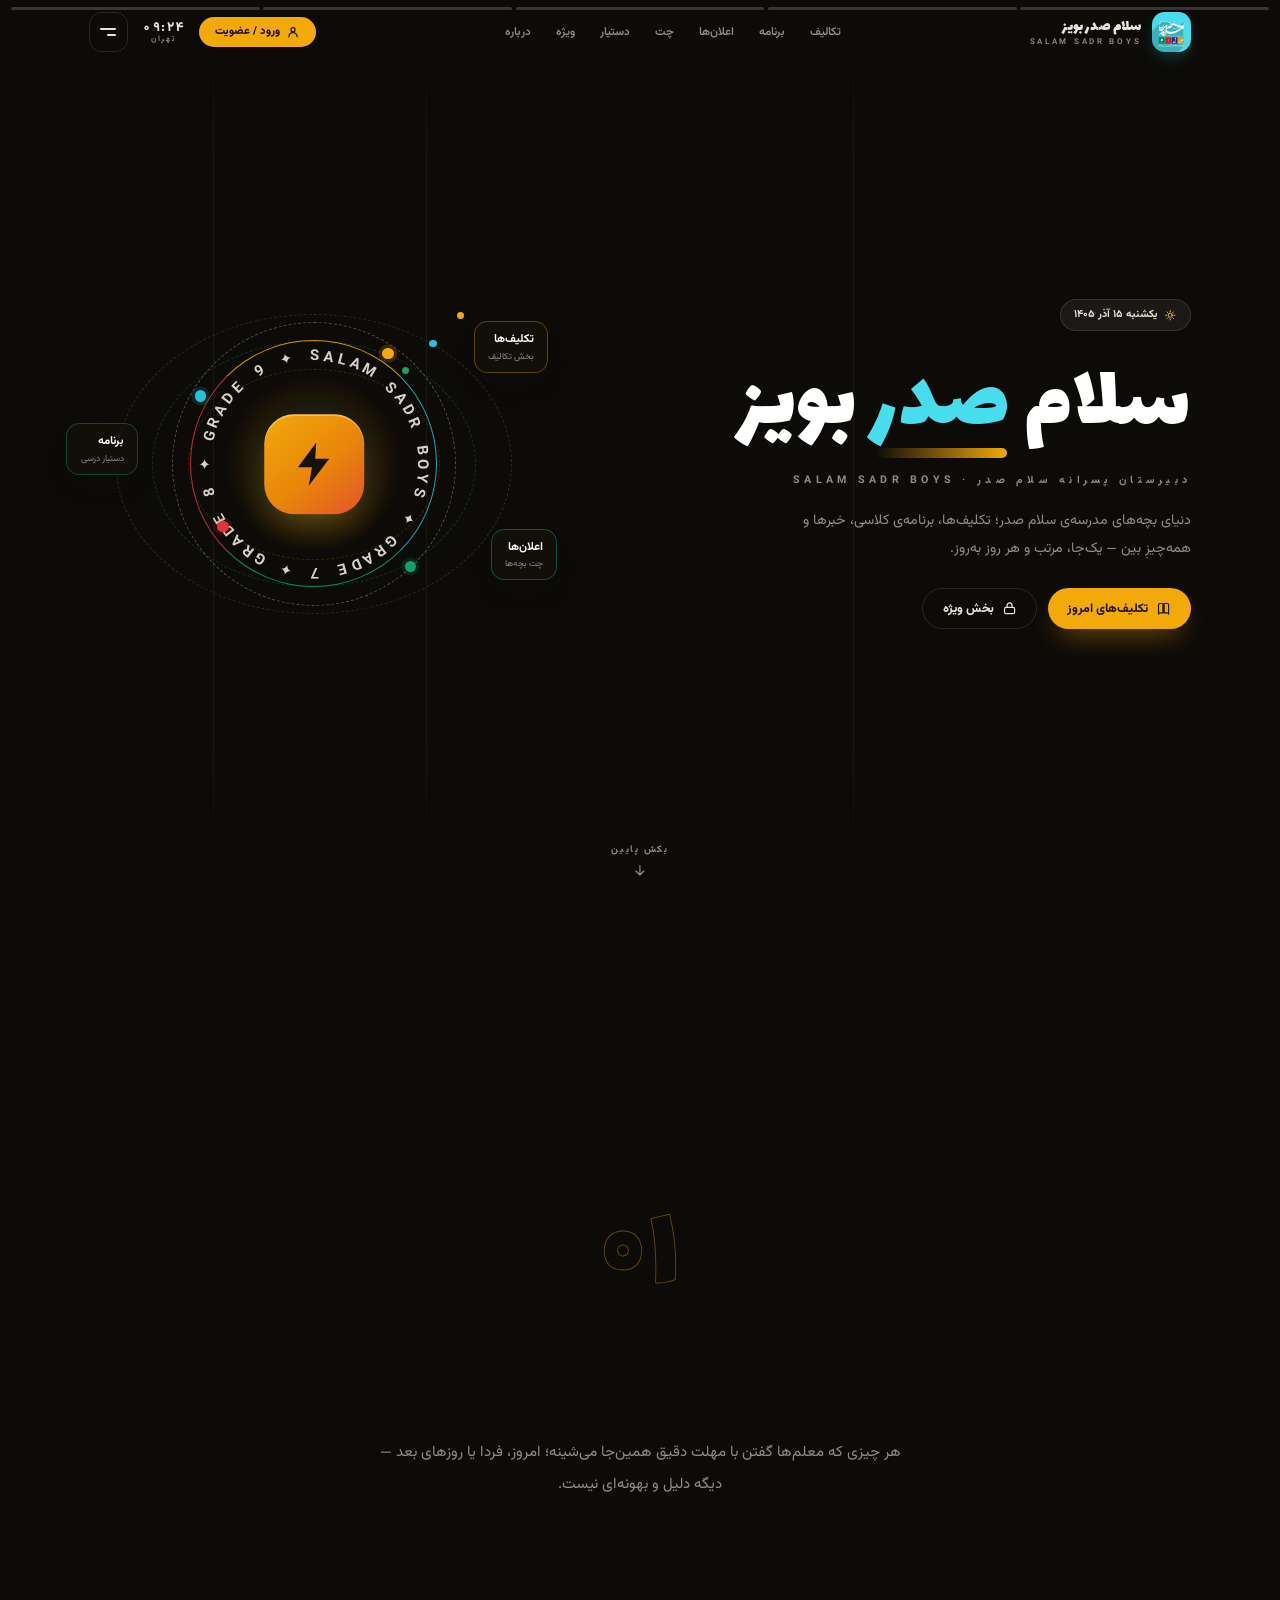
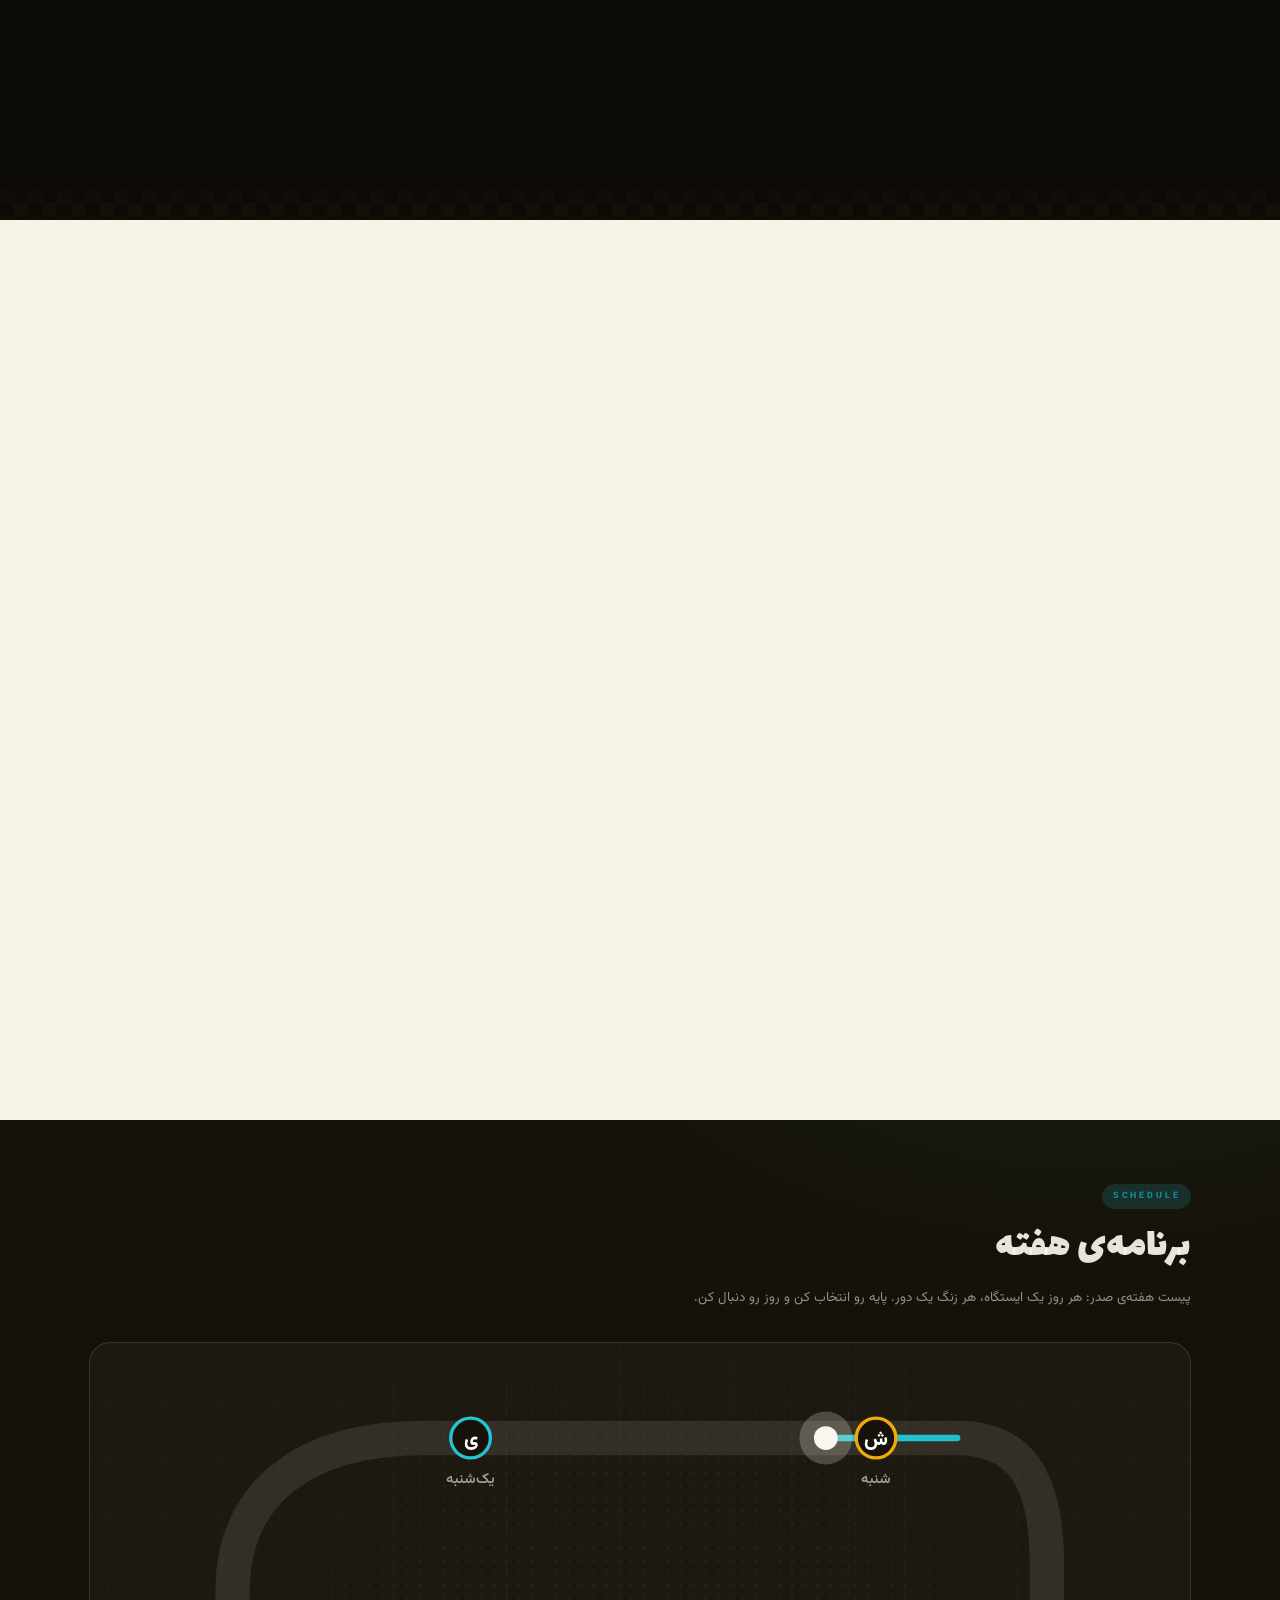
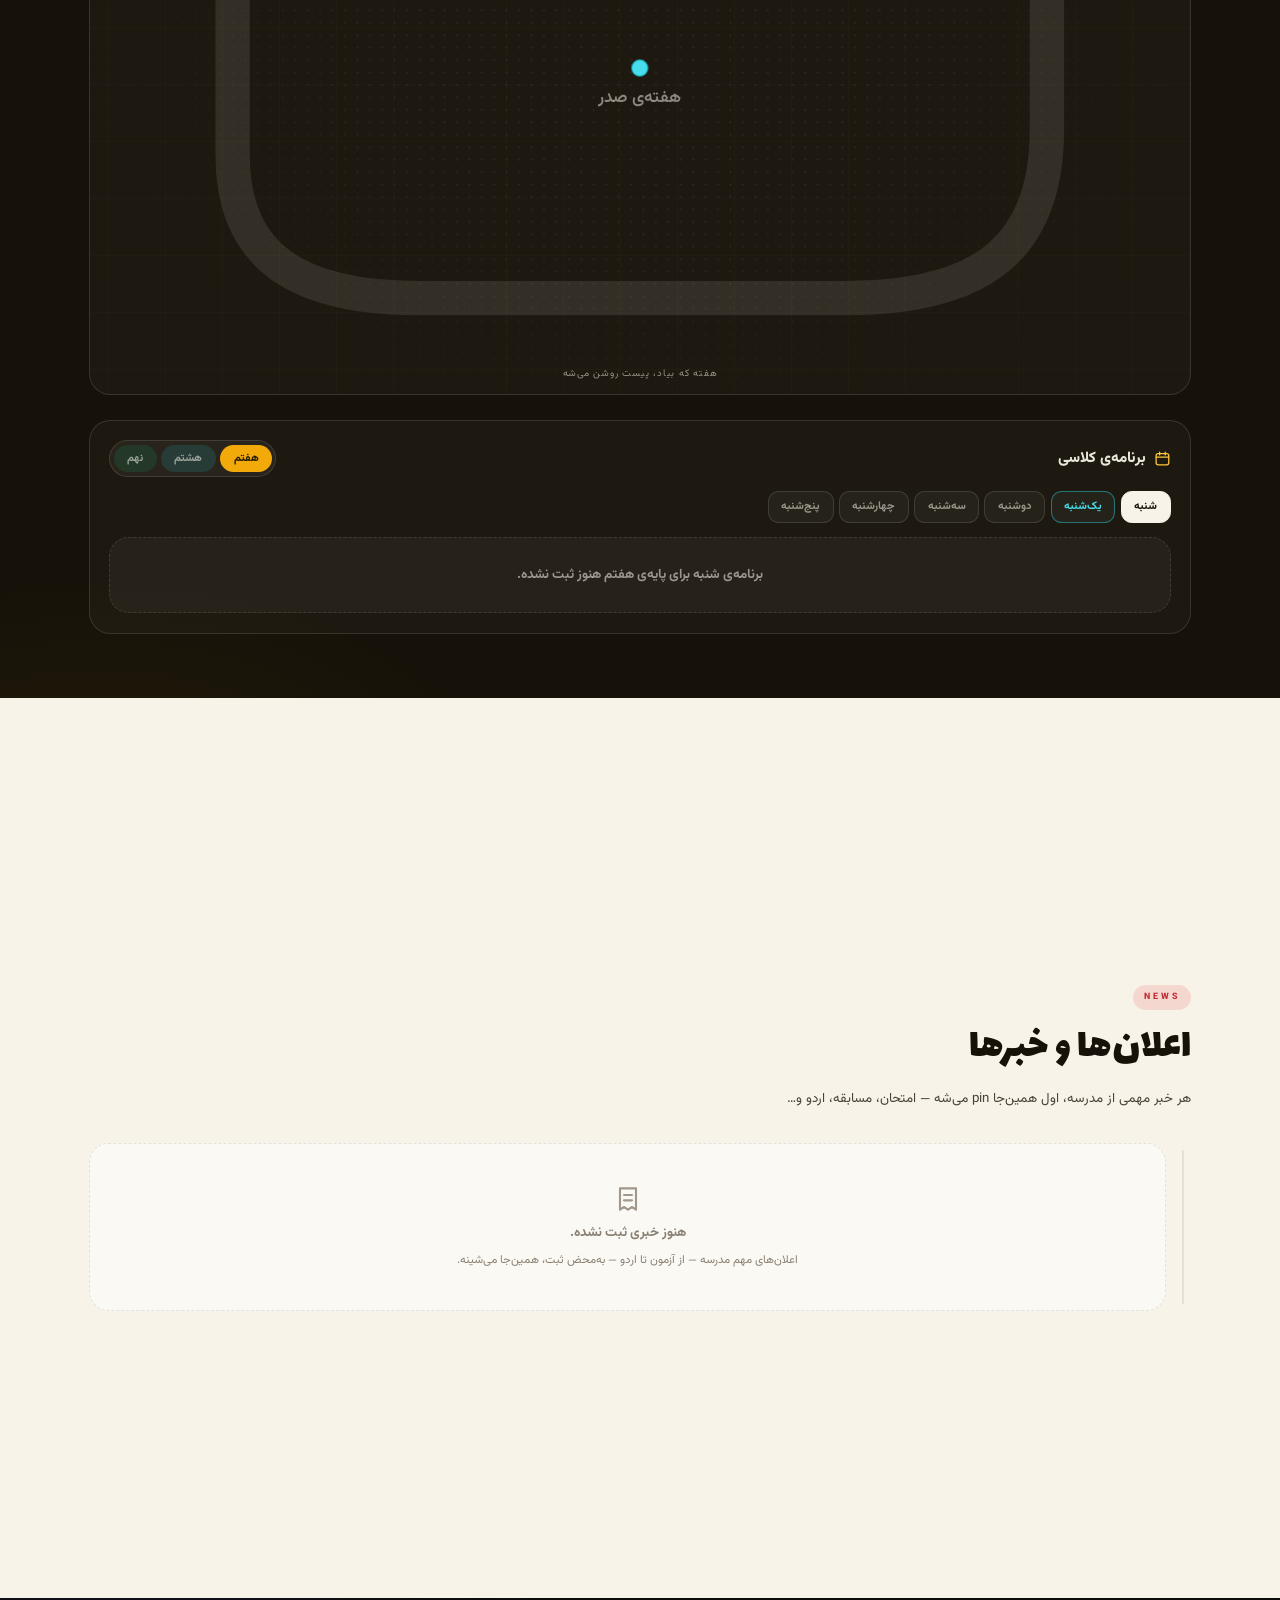
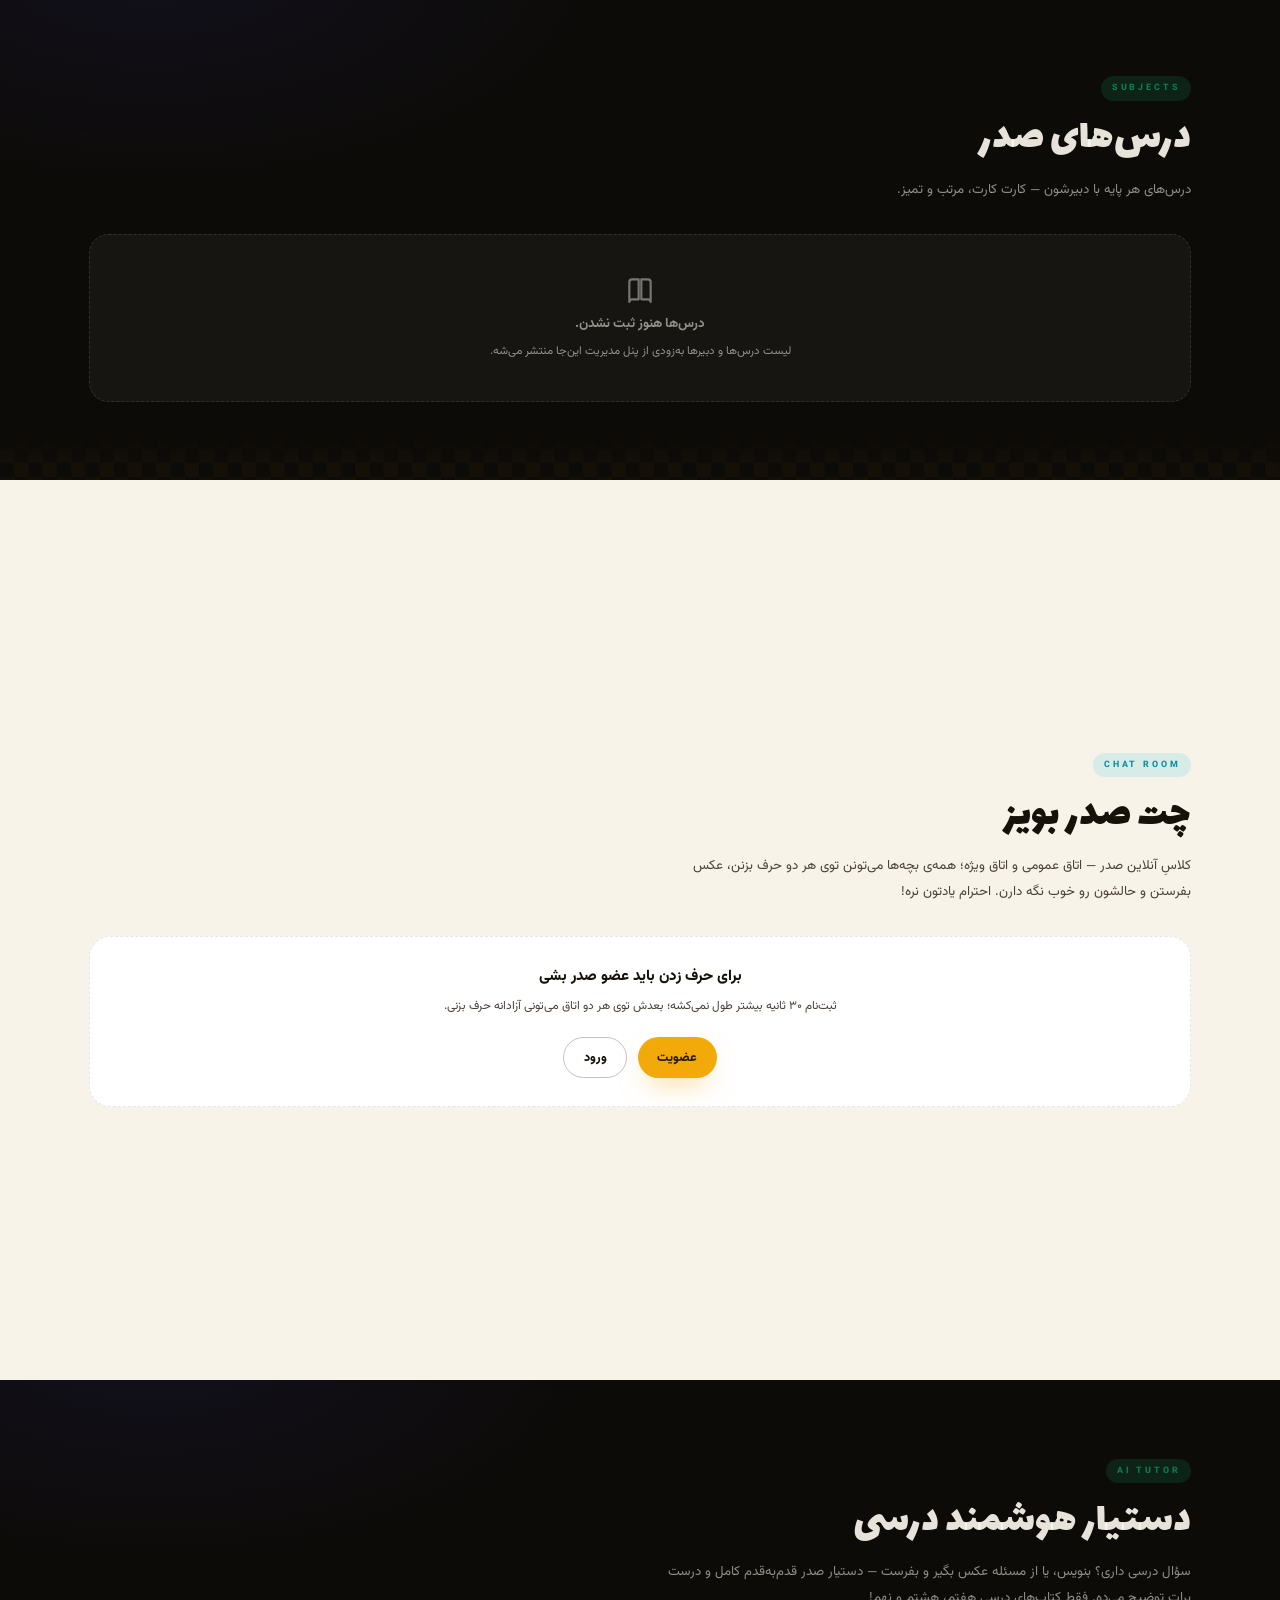
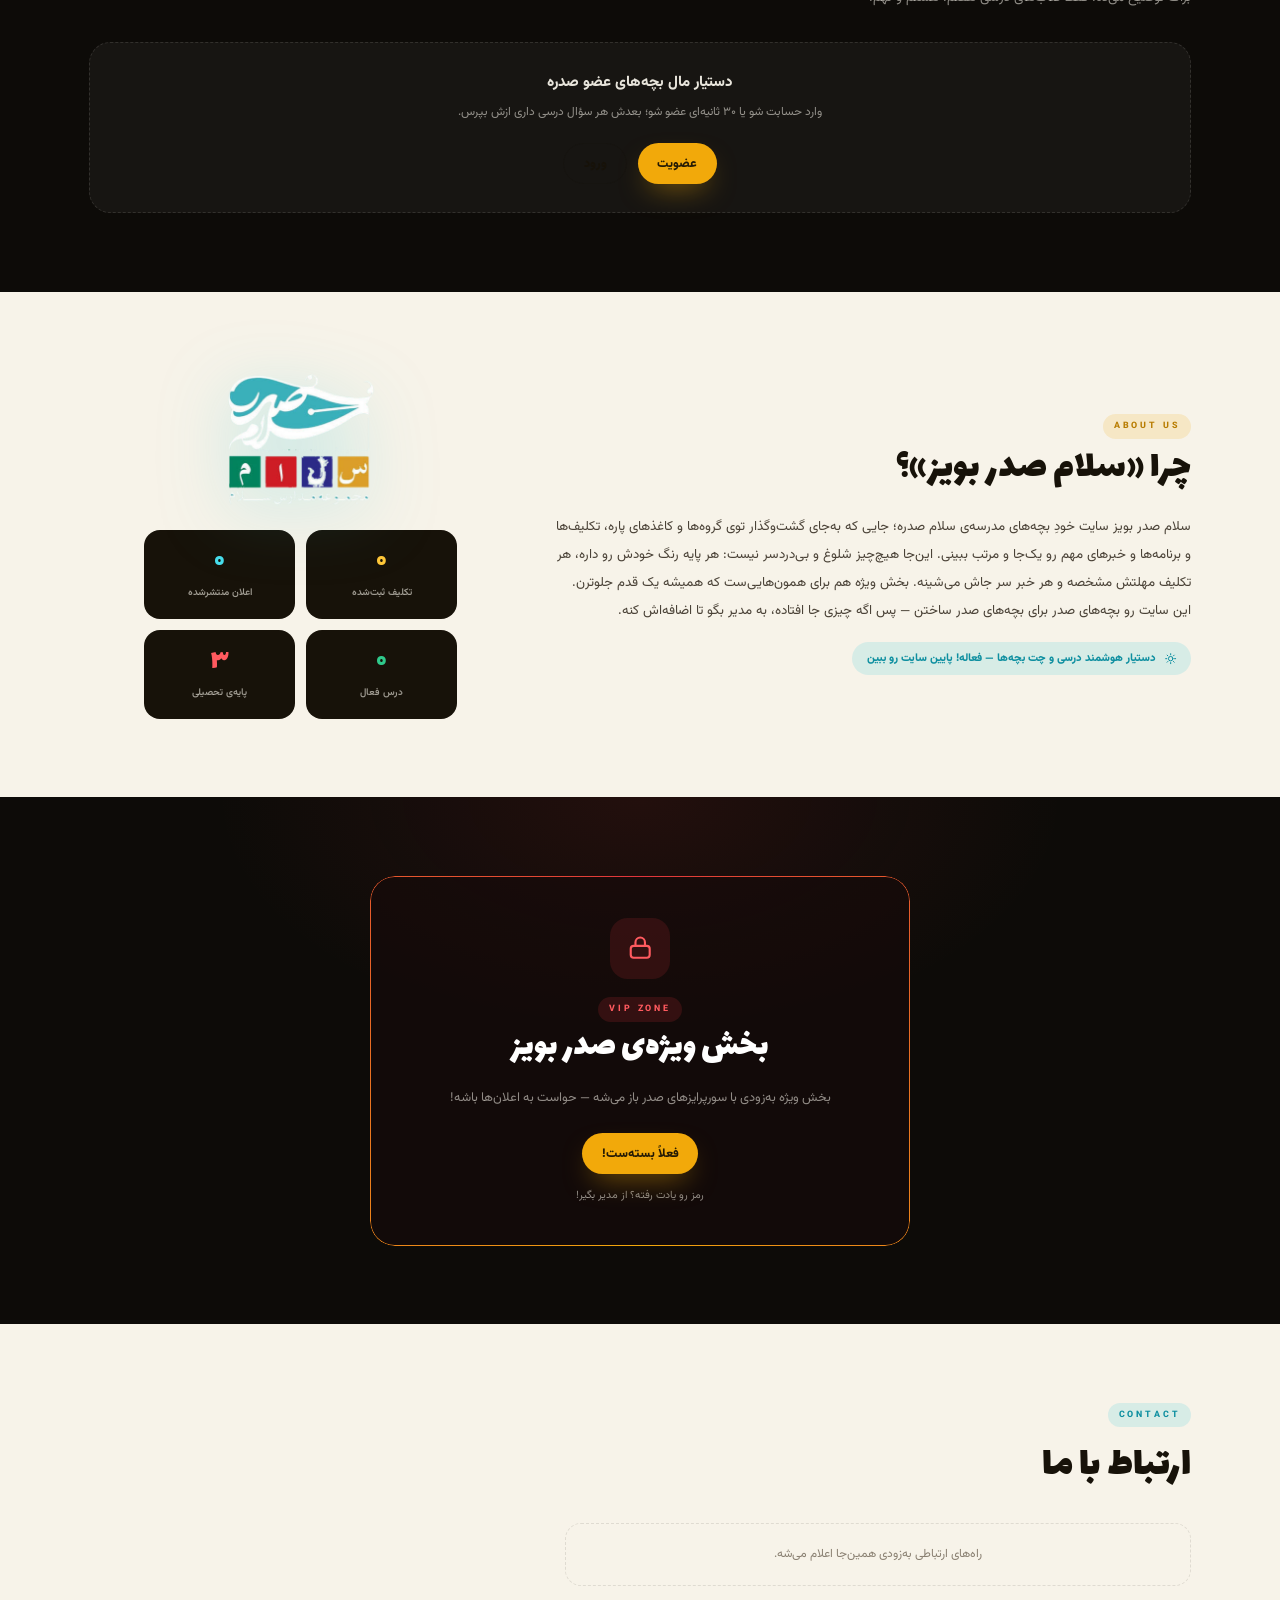
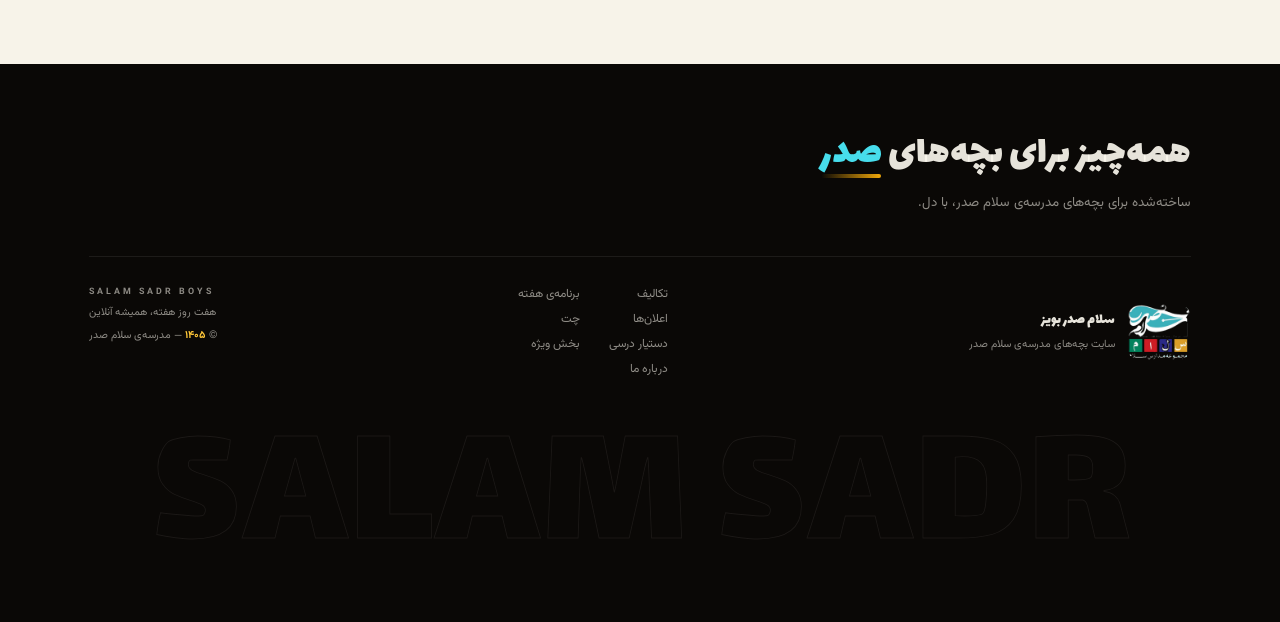
==== commit 248b1c03: "v3: lightweight engine (no WebGL/canvas), new rotating emblem, live chat (general+VIP), AI tutor (gr" ====
--- a/index.html
+++ b/index.html
@@ -18,6 +18,7 @@
   <link rel="preload" href="./assets/fonts/Vazirmatn-Bold.woff2" as="font" type="font/woff2" crossorigin>
   <link rel="stylesheet" href="./assets/css/base.css">
   <link rel="stylesheet" href="./assets/css/sections.css">
+  <link rel="stylesheet" href="./assets/css/v3.css">
 </head>
 <body>
 
@@ -32,14 +33,7 @@
   </div>
 
   <!-- stories-style segmented scroll progress -->
-  <div id="progress-bar" aria-hidden="true"><i></i><i></i><i></i><i></i></div>
-
-  <!-- custom double-ring cursor (Laocoön) -->
-  <div id="cursor-i" aria-hidden="true"></div>
-  <div id="cursor-o" aria-hidden="true"></div>
-
-  <!-- fixed cinematic canvas: liquid waves + forge sparks -->
-  <canvas id="fx" aria-hidden="true"></canvas>
+  <div id="progress-bar" aria-hidden="true"><i></i><i></i><i></i><i></i><i></i></div>
 
   <!-- five vertical grid lines + drifting dots (Laocoön) -->
   <div class="stage-grid" aria-hidden="true">
@@ -64,11 +58,13 @@
         <a href="#homework">تکالیف</a>
         <a href="#schedule-sec">برنامه</a>
         <a href="#announcements">اعلان‌ها</a>
-        <a href="#subjects">درس‌ها</a>
+        <a href="#chat">چت</a>
+        <a href="#ai">دستیار</a>
         <a href="#vip">ویژه</a>
         <a href="#about">درباره</a>
       </nav>
       <div class="nav-side">
+        <div class="nav-auth" id="nav-auth"></div>
         <div class="clock" aria-label="ساعت تهران">
           <b id="clock-time">--:--</b>
           <span>تهران</span>
@@ -88,8 +84,10 @@
         <a href="#homework"><i>۰۲</i><b data-split>تکالیف</b></a>
         <a href="#schedule-sec"><i>۰۳</i><b data-split>برنامه و درس‌ها</b></a>
         <a href="#announcements"><i>۰۴</i><b data-split>اعلان‌ها</b></a>
-        <a href="#vip"><i>۰۵</i><b data-split>بخش ویژه</b></a>
-        <a href="#about"><i>۰۶</i><b data-split>درباره و تماس</b></a>
+        <a href="#chat"><i>۰۵</i><b data-split>چت صدر</b></a>
+        <a href="#ai"><i>۰۶</i><b data-split>دستیار هوشمند</b></a>
+        <a href="#vip"><i>۰۷</i><b data-split>بخش ویژه</b></a>
+        <a href="#about"><i>۰۸</i><b data-split>درباره و تماس</b></a>
       </nav>
       <div class="mo-foot">
         <span>SALAM SADR BOYS</span>
@@ -126,11 +124,21 @@
         </div>
         <div class="hero-art" data-spring data-delay="140">
           <div class="orbit" aria-hidden="true"><i class="o1"></i><i class="o2"></i><i class="o3"></i></div>
-          <img class="crest" id="hero-crest" src="./assets/img/logo-float.png" alt="لوگوی سلام صدر — خوش‌نویسی سلام" width="520" height="470">
+          <!-- v3 emblem — rotating ring seal, pure CSS (no image, no lag) -->
+          <div class="emblem" aria-hidden="true">
+            <i class="emb-glow"></i>
+            <i class="emb-ring emb-ra"></i>
+            <i class="emb-ring emb-rb"></i>
+            <svg class="emb-text" id="emb-ring-text" viewBox="0 0 200 200" aria-hidden="true"></svg>
+            <span class="emb-core">
+              <svg viewBox="0 0 24 24" aria-hidden="true"><path d="M13 2 4.5 13.5H11L9.5 22 19 9.5h-6.5L13 2Z"/></svg>
+            </span>
+            <i class="emb-orb o-y"></i><i class="emb-orb o-t"></i><i class="emb-orb o-g"></i><i class="emb-orb o-r"></i>
+          </div>
           <div class="float-chips" aria-hidden="false">
             <a class="chip chip-y" href="#homework"><b id="chip-hw">تکلیف‌ها</b><span>بخش تکالیف</span></a>
-            <a class="chip chip-t" href="#announcements"><b id="chip-an">اعلان‌ها</b><span>تازه‌ترین خبرها</span></a>
-            <a class="chip chip-g" href="#schedule-sec"><b id="chip-sc">برنامه</b><span>برنامه‌ی کلاسی</span></a>
+            <a class="chip chip-t" href="#chat"><b id="chip-an">اعلان‌ها</b><span>چت بچه‌ها</span></a>
+            <a class="chip chip-g" href="#ai"><b id="chip-sc">برنامه</b><span>دستیار درسی</span></a>
           </div>
         </div>
       </div>
@@ -279,6 +287,121 @@
       </div>
     </section>
 
+    <!-- ═══ Chat — two rooms, everyone talks ═══ -->
+    <section id="chat" class="panel panel-light chat-sec">
+      <div class="checker-seam" aria-hidden="true"></div>
+      <div class="wrap">
+        <header class="sec-head" data-spring>
+          <span class="sec-chip sc-t">CHAT ROOM</span>
+          <h2>چت صدر بویز</h2>
+          <p>کلاسِ آنلاین صدر — اتاق عمومی و اتاق ویژه؛ همه‌ی بچه‌ها می‌تونن توی هر دو حرف بزنن، عکس بفرستن و حالشون رو خوب نگه دارن. احترام یادتون نره!</p>
+        </header>
+
+        <div class="chat-shell" id="chat-shell" data-spring data-delay="80" hidden>
+          <aside class="chat-side">
+            <div class="chat-rooms" role="tablist" aria-label="اتاق‌های گفت‌وگو">
+              <button type="button" class="croom is-active" data-room="general" role="tab" aria-selected="true">
+                <svg viewBox="0 0 24 24" aria-hidden="true"><path d="M21 12a8 8 0 0 1-11.6 7.1L4 21l1.9-5.4A8 8 0 1 1 21 12Z"/></svg>
+                <b>عمومی</b><span>همه‌ی بچه‌های صدر</span>
+              </button>
+              <button type="button" class="croom croom-vip" data-room="vip" role="tab" aria-selected="false">
+                <svg viewBox="0 0 24 24" aria-hidden="true"><path d="M3 8l4.5 3L12 5l4.5 6L21 8l-1.6 9.5H4.6L3 8Z"/></svg>
+                <b>ویژه</b><span>اتاق طلایی</span>
+              </button>
+            </div>
+            <div class="chat-rules">
+              <b>قوانین چت</b>
+              <span>احترام حفظ بشه؛ شماره و تبلیغ نفرست؛ مسئولیت پیام‌ها با خودته و مدیر هر لحظه می‌تونه سکوتِ موقت بده.</span>
+            </div>
+          </aside>
+          <div class="chat-main">
+            <div class="chat-top">
+              <b id="chat-room-name">عمومی</b>
+              <span id="chat-room-desc">گفت‌وگوی همه‌ی بچه‌های صدر</span>
+            </div>
+            <div id="chat-msgs" class="chat-msgs" aria-live="polite"></div>
+            <form id="chat-form" class="chat-form" autocomplete="off">
+              <button type="button" id="chat-img-btn" aria-label="فرستادن عکس" class="cf-icon">
+                <svg viewBox="0 0 24 24" aria-hidden="true"><rect x="3" y="5" width="18" height="14" rx="2.5"/><circle cx="9" cy="10" r="1.6"/><path d="M4 17.5 9.5 13l3.5 3 3-2.5L20 17"/></svg>
+              </button>
+              <input type="file" id="chat-img-input" accept="image/png,image/jpeg,image/webp,image/gif" hidden>
+              <input type="text" id="chat-text" maxlength="2000" placeholder="پیامت رو بنویس…" aria-label="متن پیام">
+              <button type="submit" id="chat-send" class="cf-send" aria-label="ارسال پیام">
+                <svg viewBox="0 0 24 24" aria-hidden="true"><path d="M21 3 10.5 13.5M21 3l-6.8 18-3.7-7.5L3 9.8 21 3Z"/></svg>
+              </button>
+            </form>
+            <div id="chat-img-preview" class="chat-img-preview" hidden>
+              <img alt="پیش‌نمایش عکس پیوست">
+              <button type="button" id="chat-img-x" aria-label="حذف عکس">×</button>
+            </div>
+          </div>
+        </div>
+
+        <div id="chat-gate" class="gate-box" hidden>
+          <b>برای حرف زدن باید عضو صدر بشی</b>
+          <span>ثبت‌نام ۳۰ ثانیه بیشتر طول نمی‌کشه؛ بعدش توی هر دو اتاق می‌تونی آزادانه حرف بزنی.</span>
+          <div class="gate-actions">
+            <button class="btn btn-y" type="button" data-auth-open="register">عضویت</button>
+            <button class="btn btn-ghost-dark" type="button" data-auth-open="login">ورود</button>
+          </div>
+        </div>
+      </div>
+    </section>
+
+    <!-- ═══ AI tutor — grades 7-9 only ═══ -->
+    <section id="ai" class="sec sec-dark ai-sec">
+      <div class="wrap">
+        <header class="sec-head" data-spring>
+          <span class="sec-chip sc-g">AI TUTOR</span>
+          <h2>دستیار هوشمند درسی</h2>
+          <p>سؤال درسی داری؟ بنویس، یا از مسئله عکس بگیر و بفرست — دستیار صدر قدم‌به‌قدم کامل و درست برات توضیح می‌ده. فقط کتاب‌های درسی هفتم، هشتم و نهم!</p>
+        </header>
+
+        <div class="ai-shell" id="ai-shell" data-spring data-delay="80" hidden>
+          <div class="ai-top">
+            <span class="ai-dot" aria-hidden="true"></span>
+            <b>دستیار صدر</b>
+            <span class="ai-scope">فقط درس‌های ۷ / ۸ / ۹</span>
+            <button type="button" id="ai-new" class="ai-new">
+              <svg viewBox="0 0 24 24" aria-hidden="true"><path d="M12 5v14M5 12h14"/></svg>
+              گفت‌وگوی تازه
+            </button>
+          </div>
+          <div id="ai-msgs" class="ai-msgs" aria-live="polite"></div>
+          <div class="ai-suggest" id="ai-suggest">
+            <button type="button" data-q="کسرهای متعارف رو مثل یه معلم ساده توضیح بده و دو تا مثال حل کن.">کسرها رو یادم بده</button>
+            <button type="button" data-q="فتوسنتز چیه؟ ساده و کامل توضیح بده.">فتوسنتز یعنی چی؟</button>
+            <button type="button" data-q="فعل ماضی در عربی پایه هشتم رو با مثال یاد بده.">عربی: فعل ماضی</button>
+            <button type="button" data-q="معادله‌ی درجه اول رو با یه مثال قدم‌به‌قدم توضیح بده.">ریاضی: معادله</button>
+          </div>
+          <form id="ai-form" class="ai-form" autocomplete="off">
+            <button type="button" id="ai-img-btn" class="cf-icon" aria-label="عکس مسئله">
+              <svg viewBox="0 0 24 24" aria-hidden="true"><rect x="3" y="5" width="18" height="14" rx="2.5"/><circle cx="9" cy="10" r="1.6"/><path d="M4 17.5 9.5 13l3.5 3 3-2.5L20 17"/></svg>
+            </button>
+            <input type="file" id="ai-img-input" accept="image/png,image/jpeg,image/webp" hidden>
+            <textarea id="ai-text" rows="1" maxlength="4000" placeholder="سؤالت رو بنویس یا عکس مسئله رو بفرست…" aria-label="سؤال درسی"></textarea>
+            <button type="submit" id="ai-send" class="cf-send" aria-label="ارسال سؤال">
+              <svg viewBox="0 0 24 24" aria-hidden="true"><path d="M21 3 10.5 13.5M21 3l-6.8 18-3.7-7.5L3 9.8 21 3Z"/></svg>
+            </button>
+          </form>
+          <div id="ai-img-preview" class="chat-img-preview" hidden>
+            <img alt="پیش‌نمایش عکس مسئله">
+            <button type="button" id="ai-img-x" aria-label="حذف عکس">×</button>
+          </div>
+          <div class="ai-note">محدوده‌ی دستیار: کتاب‌های درسی پایه‌های هفتم، هشتم و نهم — سؤال غیردرسی جواب داده نمی‌شه.</div>
+        </div>
+
+        <div id="ai-gate" class="gate-box gate-dark" hidden>
+          <b>دستیار مال بچه‌های عضو صدره</b>
+          <span>وارد حسابت شو یا ۳۰ ثانیه‌ای عضو شو؛ بعدش هر سؤال درسی داری ازش بپرس.</span>
+          <div class="gate-actions">
+            <button class="btn btn-y" type="button" data-auth-open="register">عضویت</button>
+            <button class="btn btn-ghost-dark" type="button" data-auth-open="login">ورود</button>
+          </div>
+        </div>
+      </div>
+    </section>
+
     <!-- ═══ About + real stats ═══ -->
     <section id="about" class="sec sec-light">
       <div class="wrap about-grid">
@@ -353,7 +476,8 @@
           <a href="#homework">تکالیف</a>
           <a href="#schedule-sec">برنامه‌ی هفته</a>
           <a href="#announcements">اعلان‌ها</a>
-          <a href="#subjects">درس‌ها</a>
+          <a href="#chat">چت</a>
+          <a href="#ai">دستیار درسی</a>
           <a href="#vip">بخش ویژه</a>
           <a href="#about">درباره ما</a>
         </nav>
@@ -377,9 +501,13 @@
       <svg viewBox="0 0 24 24" aria-hidden="true"><path d="M4 19V6a2 2 0 0 1 2-2h5v15H6a2 2 0 0 0-2 2Zm16 0V6a2 2 0 0 0-2-2h-5v15h5a2 2 0 0 1 2 2Z"/></svg>
       <span>تکالیف</span>
     </a>
-    <a href="#announcements" class="bn-item" data-bn="announcements">
-      <svg viewBox="0 0 24 24" aria-hidden="true"><path d="M6 4h12v16l-3-2-3 2-3-2-3 2V4Z"/><path d="M9 9h6M9 13h6"/></svg>
-      <span>اعلان‌ها</span>
+    <a href="#chat" class="bn-item" data-bn="chat">
+      <svg viewBox="0 0 24 24" aria-hidden="true"><path d="M21 12a8 8 0 0 1-11.6 7.1L4 21l1.9-5.4A8 8 0 1 1 21 12Z"/></svg>
+      <span>چت</span>
+    </a>
+    <a href="#ai" class="bn-item" data-bn="ai">
+      <svg viewBox="0 0 24 24" aria-hidden="true"><path d="M12 3l1.9 5.1L19 10l-5.1 1.9L12 17l-1.9-5.1L5 10l5.1-1.9Z"/><path d="M18.5 15.5l.8 2.2 2.2.8-2.2.8-.8 2.2-.8-2.2-2.2-.8 2.2-.8Z"/></svg>
+      <span>دستیار</span>
     </a>
     <a href="#vip" class="bn-item" data-bn="vip">
       <svg viewBox="0 0 24 24" aria-hidden="true"><rect x="4" y="10" width="16" height="10" rx="2.5"/><path d="M8 10V7a4 4 0 0 1 8 0v3"/></svg>
@@ -407,9 +535,52 @@
     </div>
   </div>
 
+  <!-- ═══ Account modal (login / register) ═══ -->
+  <div id="auth-modal" class="modal" hidden aria-hidden="true">
+    <div class="modal-back" data-aclose></div>
+    <div class="modal-card auth-mcard" role="dialog" aria-modal="true" aria-labelledby="auth-title">
+      <button class="modal-x" type="button" data-aclose aria-label="بستن">
+        <svg viewBox="0 0 24 24"><path d="M6 6l12 12M18 6L6 18"/></svg>
+      </button>
+      <h3 id="auth-title">حساب صدر بویز</h3>
+      <div class="auth-tabs" role="tablist" aria-label="ورود یا عضویت">
+        <button type="button" class="atab is-active" data-atab="login" role="tab" aria-selected="true">ورود</button>
+        <button type="button" class="atab" data-atab="register" role="tab" aria-selected="false">عضویت</button>
+      </div>
+      <form id="login-form" autocomplete="off">
+        <label class="afield">نام کاربری
+          <input id="li-user" maxlength="20" required placeholder="مثلاً amir_1389" dir="ltr">
+        </label>
+        <label class="afield">رمز عبور
+          <input id="li-pass" type="password" maxlength="64" required placeholder="رمزت…">
+        </label>
+        <button class="btn btn-y auth-go" type="submit" id="li-submit">ورود</button>
+      </form>
+      <form id="register-form" hidden autocomplete="off">
+        <label class="afield">اسم نمایشی
+          <input id="rg-name" maxlength="40" required placeholder="مثلاً امیر محمدی">
+        </label>
+        <label class="afield">نام کاربری
+          <input id="rg-user" maxlength="20" required placeholder="حروف انگلیسی، عدد و _" dir="ltr">
+        </label>
+        <label class="afield">پایه‌ی تحصیلی
+          <select id="rg-grade" required>
+            <option value="">انتخاب کن…</option>
+          </select>
+        </label>
+        <label class="afield">رمز عبور
+          <input id="rg-pass" type="password" maxlength="64" required placeholder="حداقل ۸ نویسه">
+        </label>
+        <button class="btn btn-y auth-go" type="submit" id="rg-submit">عضویت</button>
+      </form>
+      <div id="auth-msg" class="vip-msg" role="alert" hidden></div>
+    </div>
+  </div>
+
   <div id="toast" role="status" aria-live="polite" hidden></div>
 
   <script src="./assets/js/app-core.js" defer></script>
   <script src="./assets/js/app-fx.js" defer></script>
+  <script src="./assets/js/app-user.js" defer></script>
 </body>
 </html>
--- a/assets/css/v3.css
+++ b/assets/css/v3.css
@@ -0,0 +1,410 @@
+/* ═══════════════════════════════════════════════════════
+   سلام صدر بویز — v3.css  (chat · AI tutor · accounts · emblem)
+   Lightweight by contract: animations are transform/opacity
+   only. No canvas, no shadows animating, no layout thrash.
+   ═══════════════════════════════════════════════════════ */
+
+/* hidden must always win over display rules (modals, gates, previews) */
+[hidden]{display:none !important}
+
+/* ─────────── Hero emblem (replaces the rotating logo image) ─────────── */
+.emblem{
+  position:relative;
+  width:20rem;aspect-ratio:1;
+  margin:0 auto;
+  display:block;
+}
+.emb-glow{
+  position:absolute;inset:6%;border-radius:50%;
+  background:radial-gradient(closest-side,rgba(34,196,214,.20),rgba(242,169,10,.07) 55%,transparent 72%);
+}
+.emb-ring{
+  position:absolute;border-radius:50%;
+  will-change:transform;
+}
+.emb-ra{
+  inset:0;
+  border:.0625rem dashed rgba(250,246,237,.30);
+  animation:embSpin 46s linear infinite;
+}
+.emb-rb{
+  inset:6.5%;
+  border:.125rem solid transparent;
+  border-top-color:var(--yellow);
+  border-right-color:var(--turq);
+  border-bottom-color:var(--green);
+  border-left-color:var(--red);
+  opacity:.85;
+  animation:embSpin 28s linear infinite reverse;
+}
+.emb-text{
+  position:absolute;inset:0;width:100%;height:100%;
+  animation:embSpin 34s linear infinite;
+  will-change:transform;
+}
+.emb-text text{
+  font-family:var(--font-body);
+  font-weight:700;
+  font-size:10.5px;
+  letter-spacing:0;
+  fill:rgba(250,246,237,.85);
+}
+.emb-core{
+  position:absolute;top:50%;left:50%;
+  width:35%;aspect-ratio:1;
+  transform:translate(-50%,-50%);
+  border-radius:30%;
+  background:linear-gradient(140deg,var(--yellow) 0%,#e8860b 55%,var(--red) 130%);
+  display:grid;place-items:center;
+  box-shadow:0 1rem 2.5rem -0.75rem rgba(242,169,10,.45),inset 0 .125rem 0 rgba(255,255,255,.35);
+  animation:embPulse 3.6s ease-in-out infinite;
+}
+.emb-core svg{width:52%;height:52%;fill:#171209;filter:none}
+.emb-orb{
+  position:absolute;width:.8rem;height:.8rem;border-radius:50%;
+  animation:embFloat 4.5s ease-in-out infinite;
+}
+.emb-orb.o-y{top:9%;right:22%;background:var(--yellow);box-shadow:0 0 0 .25rem var(--yellow-soft)}
+.emb-orb.o-t{top:24%;left:8%;background:var(--turq);box-shadow:0 0 0 .25rem var(--turquoise-soft);animation-delay:-1.2s}
+.emb-orb.o-g{bottom:12%;right:14%;background:var(--green);box-shadow:0 0 0 .25rem var(--green-soft);animation-delay:-2.2s}
+.emb-orb.o-r{bottom:26%;left:16%;background:var(--red);box-shadow:0 0 0 .25rem var(--red-soft);animation-delay:-3.1s}
+
+@keyframes embSpin{to{transform:rotate(360deg)}}
+@keyframes embPulse{0%,100%{transform:translate(-50%,-50%) scale(1)}50%{transform:translate(-50%,-50%) scale(1.05)}}
+@keyframes embFloat{0%,100%{translate:0 0}50%{translate:0 -.5rem}}
+
+/* ─────────── Nav auth chip ─────────── */
+.nav-auth{display:flex;align-items:center}
+.nav-login{
+  display:inline-flex;align-items:center;gap:.4rem;
+  background:var(--yellow);color:#1c0d00;
+  font-weight:800;font-size:.78rem;
+  padding:.48rem 1.15rem;border-radius:99px;
+  transition:background .2s,translate .2s;
+}
+.nav-login:hover{background:var(--yellow-hi);translate:0 -1px}
+.nav-user{display:flex;align-items:center;gap:.5rem;min-width:0}
+.nu-avatar{
+  width:2rem;height:2rem;border-radius:50%;flex:none;
+  display:grid;place-items:center;
+  background:var(--turquoise-soft);color:var(--turq-hi);
+  font-weight:800;font-size:.85rem;
+  border:1px solid rgba(34,196,214,.4);
+}
+.nu-name{
+  font-size:.78rem;font-weight:700;max-width:6.5rem;
+  overflow:hidden;text-overflow:ellipsis;white-space:nowrap;
+}
+.nu-vip{
+  font-size:.58rem;font-weight:800;letter-spacing:.06em;
+  background:var(--yellow);color:#1c0d00;
+  border-radius:99px;padding:.14rem .5rem;
+}
+.nu-out{
+  font-size:.66rem;color:var(--muted-on-dark);
+  border:1px solid var(--line-dark);border-radius:99px;
+  padding:.28rem .68rem;transition:color .2s,border-color .2s;
+}
+.nu-out:hover{color:var(--red-hi);border-color:var(--red-hi)}
+
+/* ─────────── Gate boxes (logged-out CTA) ─────────── */
+.gate-box{
+  margin-top:1.25rem;
+  background:var(--card);
+  border:.125rem dashed var(--line);
+  border-radius:1.5rem;
+  padding:2rem 1.5rem;
+  text-align:center;
+  display:flex;flex-direction:column;align-items:center;gap:.5rem;
+}
+.gate-box b{font-size:1.05rem;font-weight:800;color:var(--ink)}
+.gate-box span{font-size:.84rem;color:var(--ink-2);max-width:34rem;line-height:2}
+.gate-actions{display:flex;gap:.75rem;margin-top:.75rem;flex-wrap:wrap;justify-content:center}
+.gate-dark{background:var(--card-dark);border-color:var(--line-dark)}
+.gate-dark b{color:var(--paper-on-dark)}
+.gate-dark span{color:var(--muted-on-dark)}
+
+/* ─────────── Chat ─────────── */
+.chat-shell{
+  display:grid;grid-template-columns:15.5rem 1fr;gap:1.25rem;
+  background:var(--card);
+  border:1px solid var(--line);border-radius:1.5rem;
+  padding:1.25rem;box-shadow:var(--shadow-1);
+}
+.chat-rooms{display:grid;gap:.625rem}
+.croom{
+  text-align:right;padding:.85rem 1rem;border-radius:1rem;
+  border:1px solid var(--line);background:var(--paper);
+  display:grid;grid-template-columns:auto 1fr;grid-template-rows:auto auto;
+  column-gap:.6rem;align-items:center;
+  transition:border-color .2s,background .2s,translate .2s;
+}
+.croom svg{grid-row:1/3;width:1.35rem;height:1.35rem;fill:none;stroke:var(--turq);stroke-width:1.7;stroke-linecap:round;stroke-linejoin:round}
+.croom b{font-weight:800;font-size:.92rem;color:var(--ink)}
+.croom span{grid-column:2;font-size:.7rem;color:var(--ink-3)}
+.croom:hover{translate:0 -1px;border-color:var(--turq)}
+.croom.is-active{border-color:var(--turq);background:var(--turquoise-soft)}
+.cr-unread{
+  position:absolute;margin-inline-start:.4rem;
+  font-style:normal;font-size:.6rem;font-weight:800;
+  background:var(--red);color:#fff;border-radius:99px;
+  padding:.05rem .45rem;
+}
+.croom{position:relative}
+.croom-vip svg{stroke:var(--yellow)}
+.croom-vip.is-active{border-color:var(--yellow);background:var(--yellow-soft)}
+.chat-rules{
+  margin-top:1rem;background:var(--paper);
+  border:1px solid var(--line);border-radius:1rem;
+  padding:.85rem .95rem;
+}
+.chat-rules b{display:block;font-size:.72rem;font-weight:800;color:var(--red);margin-bottom:.3rem}
+.chat-rules span{font-size:.7rem;line-height:2;color:var(--ink-2)}
+.chat-main{
+  display:flex;flex-direction:column;min-height:30rem;
+  border:1px solid var(--line);border-radius:1.125rem;
+  overflow:hidden;background:#fff;
+}
+.chat-top{
+  display:flex;align-items:baseline;gap:.6rem;
+  padding:.8rem 1.1rem;border-bottom:1px solid var(--line);
+  background:var(--paper);
+}
+.chat-top b{font-weight:800;font-size:.95rem}
+.chat-top span{font-size:.7rem;color:var(--ink-3)}
+.chat-msgs{
+  flex:1;overflow-y:auto;padding:1rem;
+  display:flex;flex-direction:column;gap:.7rem;
+  min-height:0;max-height:26rem;
+  scroll-behavior:smooth;
+  overscroll-behavior:contain;
+}
+.cmsg{max-width:80%;display:flex;flex-direction:column;gap:.22rem}
+.cmsg.me{align-self:flex-end;align-items:flex-end}
+.cm-head{display:flex;align-items:center;gap:.4rem;font-size:.66rem;color:var(--ink-3)}
+.cm-head b{font-weight:700;color:var(--ink-2)}
+.cm-badge{
+  font-size:.55rem;font-weight:800;letter-spacing:.05em;
+  border-radius:99px;padding:.1rem .45rem;
+  background:var(--yellow);color:#1c0d00;
+}
+.cm-badge.admin{background:var(--red-soft);color:var(--red)}
+.cm-bubble{
+  padding:.55rem .85rem;border-radius:1rem;
+  font-size:.82rem;line-height:2;color:var(--ink);
+  background:var(--paper);border:1px solid var(--line);
+  white-space:pre-wrap;word-break:break-word;
+}
+.cmsg.me .cm-bubble{background:var(--ink);color:var(--paper);border-color:var(--ink)}
+.cm-bubble .cm-time{display:block;font-size:.6rem;opacity:.55;margin-top:.15rem}
+.cm-img{
+  display:block;max-width:min(15rem,100%);max-height:14rem;
+  border-radius:.75rem;border:1px solid var(--line);
+  object-fit:cover;cursor:zoom-in;background:#fff;
+}
+.cm-del{font-style:italic;opacity:.55}
+.cm-sys{
+  align-self:center;max-width:90%;
+  font-size:.68rem;color:var(--ink-3);text-align:center;
+  background:var(--paper);border-radius:99px;padding:.3rem .9rem;
+  border:1px dashed var(--line);
+}
+.chat-empty{
+  margin:auto;text-align:center;color:var(--ink-3);
+  display:flex;flex-direction:column;gap:.4rem;align-items:center;
+  padding:2rem 1rem;
+}
+.chat-empty svg{width:2.2rem;height:2.2rem;fill:none;stroke:var(--ink-3);stroke-width:1.5;stroke-linecap:round;stroke-linejoin:round;opacity:.7}
+.chat-empty b{font-size:.9rem;color:var(--ink-2)}
+.chat-empty span{font-size:.74rem;line-height:2}
+.chat-form{
+  display:flex;gap:.5rem;align-items:center;
+  padding:.625rem;border-top:1px solid var(--line);background:#fff;
+}
+.cf-icon{
+  width:2.55rem;height:2.55rem;flex:none;border-radius:.8rem;
+  display:grid;place-items:center;
+  background:var(--paper);border:1px solid var(--line);
+  transition:border-color .2s,background .2s;
+}
+.cf-icon svg{width:1.2rem;height:1.2rem;fill:none;stroke:var(--ink-2);stroke-width:1.7;stroke-linecap:round;stroke-linejoin:round}
+.cf-icon:hover{border-color:var(--turq);background:var(--turquoise-soft)}
+.chat-form input[type="text"]{
+  flex:1;min-width:0;height:2.6rem;border-radius:.8rem;
+  border:1px solid var(--line);background:var(--paper);
+  padding:0 .875rem;font:inherit;font-size:.84rem;color:var(--ink);
+  outline:none;transition:border-color .2s,box-shadow .2s;
+}
+.chat-form input[type="text"]:focus{border-color:var(--turq);box-shadow:0 0 0 .2rem var(--turquoise-soft)}
+.cf-send{
+  width:2.55rem;height:2.55rem;flex:none;border-radius:.8rem;
+  display:grid;place-items:center;
+  background:var(--ink);color:var(--paper);
+  transition:background .2s,color .2s,translate .2s;
+}
+.cf-send svg{width:1.15rem;height:1.15rem;fill:none;stroke:currentColor;stroke-width:1.7;stroke-linecap:round;stroke-linejoin:round}
+.cf-send:hover{background:var(--yellow);color:#1c0d00;translate:0 -1px}
+.cf-send:disabled{opacity:.5;translate:0 0;cursor:wait}
+.chat-img-preview{
+  display:flex;align-items:center;gap:.6rem;
+  padding:.5rem .75rem;border-top:1px dashed var(--line);background:var(--paper);
+}
+.chat-img-preview img{height:3.4rem;border-radius:.5rem;border:1px solid var(--line)}
+.chat-img-preview button{
+  width:1.6rem;height:1.6rem;border-radius:50%;
+  background:var(--red-soft);color:var(--red);
+  font-size:.9rem;line-height:1;display:grid;place-items:center;
+}
+.chat-warn{
+  padding:.45rem .9rem;font-size:.7rem;font-weight:700;
+  background:var(--red-soft);color:var(--red);
+}
+.chat-warn.ok{background:var(--green-soft);color:var(--green)}
+
+/* ─────────── AI tutor (dark) ─────────── */
+.ai-sec .sec-head p{color:var(--muted-on-dark)}
+.ai-shell{
+  max-width:52rem;margin:0 auto;
+  background:var(--card-dark);
+  border:1px solid var(--line-dark);border-radius:1.5rem;
+  padding:1.25rem;display:flex;flex-direction:column;gap:.75rem;
+}
+.ai-top{display:flex;align-items:center;gap:.6rem}
+.ai-dot{width:.6rem;height:.6rem;border-radius:50%;background:var(--green-hi);box-shadow:0 0 0 .25rem rgba(47,201,139,.15)}
+.ai-top b{font-weight:800;font-size:.95rem}
+.ai-scope{font-size:.68rem;color:var(--muted-on-dark)}
+.ai-new{
+  margin-inline-start:auto;display:inline-flex;align-items:center;gap:.35rem;
+  font-size:.7rem;font-weight:700;color:var(--muted-on-dark);
+  border:1px solid var(--line-dark);border-radius:99px;padding:.4rem .85rem;
+  transition:color .2s,border-color .2s;
+}
+.ai-new svg{width:.85rem;height:.85rem;fill:none;stroke:currentColor;stroke-width:2;stroke-linecap:round}
+.ai-new:hover{color:var(--turq-hi);border-color:var(--turq)}
+.ai-msgs{
+  min-height:17rem;max-height:30rem;overflow-y:auto;
+  display:flex;flex-direction:column;gap:.9rem;padding:.25rem;
+  scroll-behavior:smooth;overscroll-behavior:contain;
+}
+.amsg{max-width:88%;display:flex;flex-direction:column;gap:.25rem}
+.amsg.user{align-self:flex-end;align-items:flex-end}
+.amsg.bot{align-self:flex-start;align-items:flex-start}
+.am-role{font-size:.64rem;color:var(--muted-on-dark)}
+.am-bubble{
+  padding:.85rem 1rem;border-radius:1.125rem;
+  font-size:.84rem;line-height:2.1;color:var(--paper-on-dark);
+  border:1px solid var(--line-dark);
+  background:rgba(255,255,255,.045);
+  overflow-wrap:break-word;
+}
+.amsg.user .am-bubble{background:rgba(34,196,214,.10);border-color:rgba(34,196,214,.35)}
+.am-bubble img{max-width:min(16rem,100%);border-radius:.75rem;margin:.35rem 0;display:block}
+.am-bubble h1,.am-bubble h2,.am-bubble h3,.am-bubble h4{
+  font-weight:800;margin:.6rem 0 .3rem;color:var(--yellow-hi);font-size:.95em;
+}
+.am-bubble h1{font-size:1.05em}.am-bubble h2{font-size:1em}
+.am-bubble p{margin:.25rem 0}
+.am-bubble ul,.am-bubble ol{margin:.3rem 0;padding-inline-start:1.3rem}
+.am-bubble li{margin:.15rem 0}
+.am-bubble strong{color:var(--yellow-hi);font-weight:800}
+.am-bubble code{
+  background:rgba(0,0,0,.4);border:1px solid var(--line-dark);
+  border-radius:.4rem;padding:.08rem .4rem;font-size:.9em;direction:ltr;unicode-bidi:embed;
+}
+.am-bubble pre{
+  background:rgba(0,0,0,.4);border:1px solid var(--line-dark);
+  border-radius:.7rem;padding:.7rem .9rem;overflow-x:auto;margin:.45rem 0;
+  direction:ltr;text-align:left;
+}
+.am-bubble pre code{background:none;border:0;padding:0}
+.am-bubble hr{border:0;border-top:1px dashed var(--line-dark);margin:.6rem 0}
+.am-wait{display:inline-flex;gap:.3rem;align-items:center;padding:.35rem 0}
+.am-wait i{width:.45rem;height:.45rem;border-radius:50%;background:var(--muted-on-dark);animation:amBlink 1.2s ease-in-out infinite}
+.am-wait i:nth-child(2){animation-delay:.2s}
+.am-wait i:nth-child(3){animation-delay:.4s}
+@keyframes amBlink{0%,100%{opacity:.25}50%{opacity:1}}
+.ai-suggest{display:flex;flex-wrap:wrap;gap:.5rem}
+.ai-suggest button{
+  font-size:.72rem;color:var(--muted-on-dark);
+  border:1px solid var(--line-dark);border-radius:99px;
+  padding:.45rem .85rem;
+  transition:color .2s,border-color .2s,background .2s;
+}
+.ai-suggest button:hover{color:var(--turq-hi);border-color:var(--turq);background:rgba(34,196,214,.08)}
+.ai-form{
+  display:flex;gap:.5rem;align-items:flex-end;
+  border-top:1px solid var(--line-dark);padding-top:.75rem;
+}
+.ai-form .cf-icon{background:rgba(255,255,255,.05);border-color:var(--line-dark)}
+.ai-form .cf-icon svg{stroke:var(--muted-on-dark)}
+.ai-form .cf-icon:hover{border-color:var(--turq);background:rgba(34,196,214,.08)}
+.ai-form textarea{
+  flex:1;min-width:0;resize:none;
+  min-height:2.6rem;max-height:7rem;
+  border-radius:.8rem;border:1px solid var(--line-dark);
+  background:rgba(255,255,255,.05);color:var(--paper-on-dark);
+  padding:.65rem .875rem;font:inherit;font-size:.84rem;line-height:1.9;
+  outline:none;transition:border-color .2s,box-shadow .2s;
+}
+.ai-form textarea:focus{border-color:var(--turq);box-shadow:0 0 0 .2rem rgba(34,196,214,.12)}
+.ai-form textarea::placeholder{color:rgba(250,246,237,.35)}
+.ai-form .cf-send{background:var(--yellow);color:#1c0d00}
+.ai-form .cf-send:hover{background:var(--yellow-hi)}
+.ai-note{font-size:.66rem;color:var(--muted-on-dark);text-align:center;opacity:.8}
+
+/* ─────────── Auth modal ─────────── */
+.auth-mcard{width:min(23rem,92vw)}
+.auth-tabs{
+  display:grid;grid-template-columns:1fr 1fr;gap:.3rem;
+  background:rgba(255,255,255,.05);border-radius:.9rem;
+  padding:.3rem;margin:.9rem 0 1.1rem;
+}
+.atab{
+  padding:.55rem;border-radius:.65rem;font-size:.82rem;font-weight:700;
+  color:var(--muted-on-dark);transition:background .2s,color .2s;
+}
+.atab.is-active{background:var(--paper);color:var(--ink)}
+.afield{display:block;text-align:right;font-size:.72rem;font-weight:700;color:var(--muted-on-dark);margin-bottom:.8rem}
+.afield input,.afield select{
+  width:100%;margin-top:.35rem;height:2.75rem;
+  border-radius:.7rem;border:1px solid var(--line-dark);
+  background:rgba(255,255,255,.05);color:var(--paper-on-dark);
+  padding:0 .8rem;font:inherit;font-size:.86rem;outline:none;
+  transition:border-color .2s,box-shadow .2s;
+}
+.afield select option{color:var(--ink);background:#fff}
+.afield input:focus,.afield select:focus{border-color:var(--turq);box-shadow:0 0 0 .2rem rgba(34,196,214,.12)}
+.auth-go{width:100%;justify-content:center;min-height:2.9rem;margin-top:.3rem}
+
+/* ─────────── Lightbox for chat images ─────────── */
+#lightbox{
+  position:fixed;inset:0;z-index:120;
+  background:rgba(13,11,8,.9);
+  display:grid;place-items:center;padding:2rem;
+  cursor:zoom-out;
+}
+#lightbox img{max-width:min(52rem,94vw);max-height:88vh;border-radius:1rem;box-shadow:0 2rem 6rem rgba(0,0,0,.6)}
+#lightbox[hidden]{display:none}
+
+/* ─────────── Responsive ─────────── */
+@media (max-width:1024px){
+  .chat-shell{grid-template-columns:1fr;padding:1rem}
+  .chat-rooms{grid-template-columns:1fr 1fr}
+  .chat-rules{display:none}
+  .chat-main{min-height:26rem}
+  .cmsg{max-width:92%}
+  .amsg{max-width:94%}
+}
+@media (max-width:640px){
+  .nav-side .clock{display:none}
+  .emblem{width:14.5rem}
+  .chat-rooms{grid-template-columns:1fr}
+  .chat-msgs{max-height:20rem;padding:.75rem}
+  .ai-msgs{min-height:14rem;max-height:24rem}
+  .gate-box{padding:1.5rem 1rem}
+  .nu-name{display:none}
+}
+@media (prefers-reduced-motion:reduce){
+  .emb-ra,.emb-rb,.emb-text,.emb-core,.emb-orb{animation:none}
+  .am-wait i{animation:none;opacity:.6}
+}
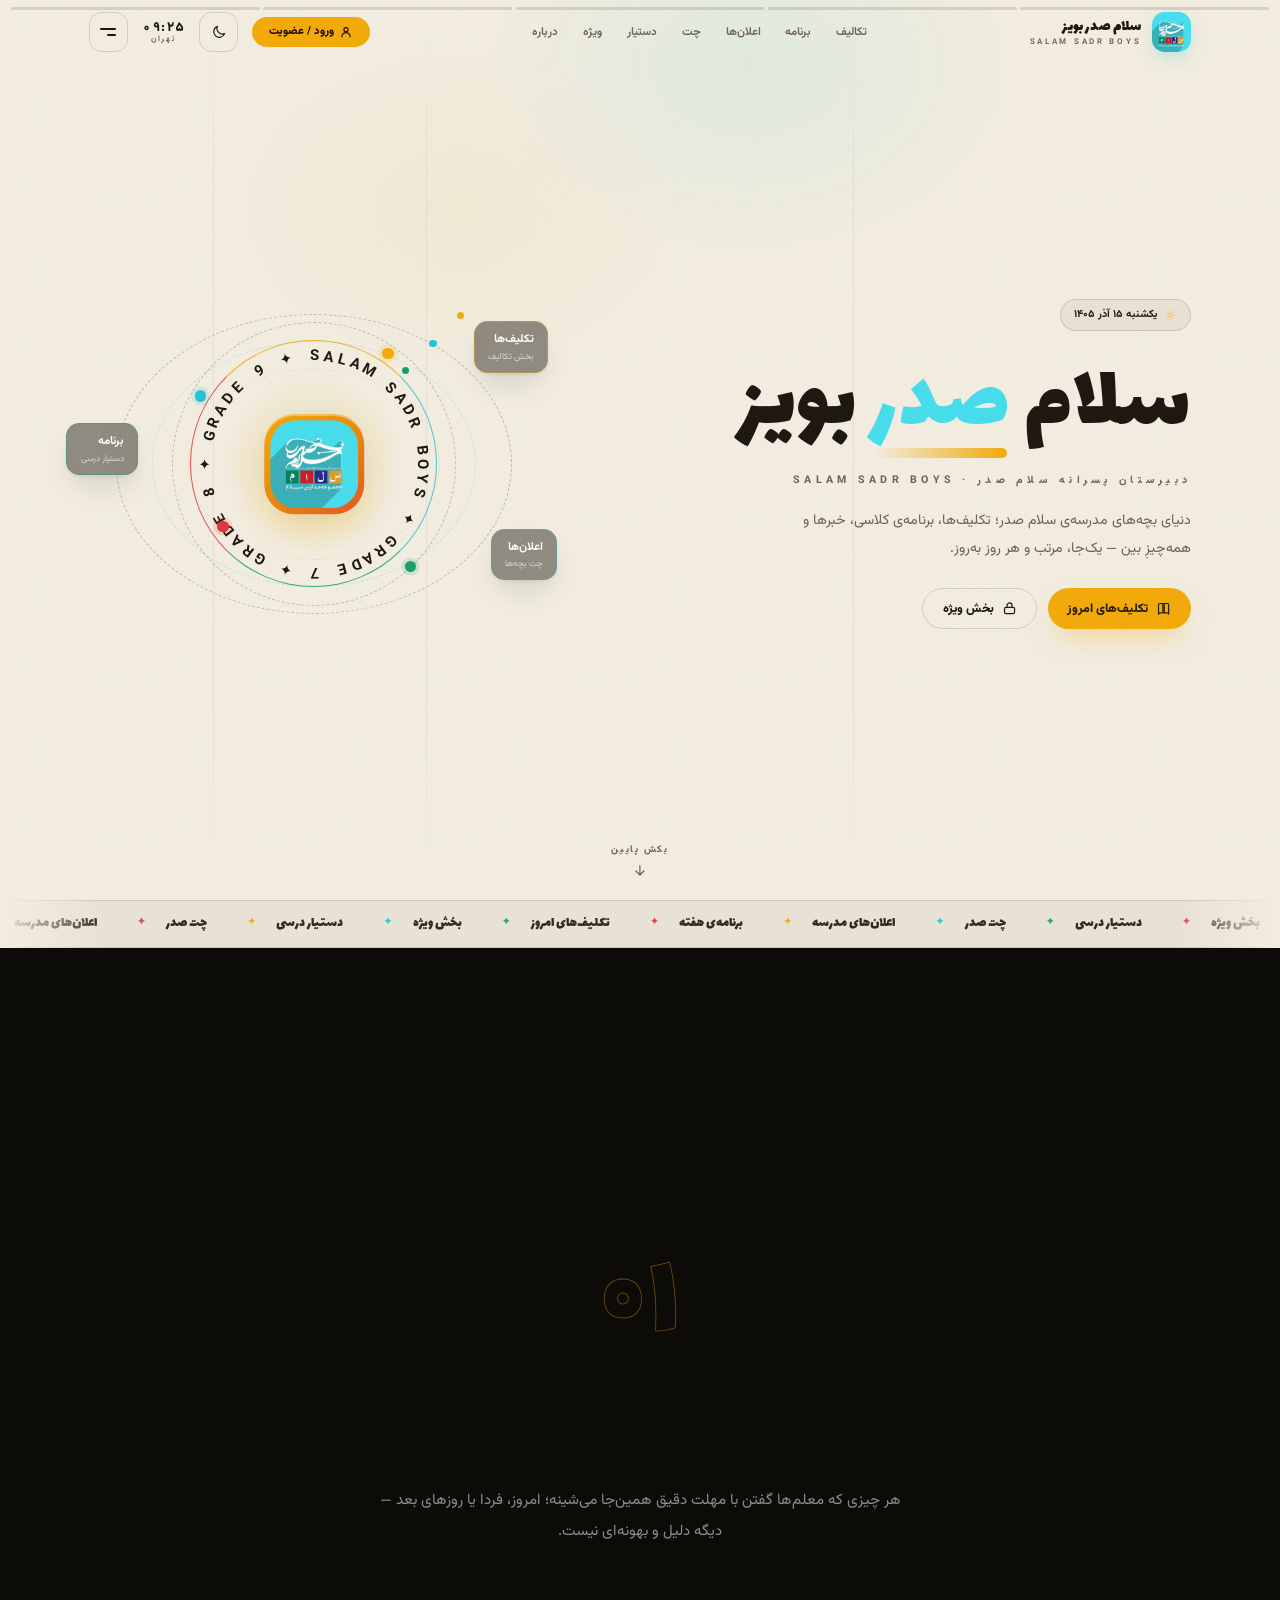
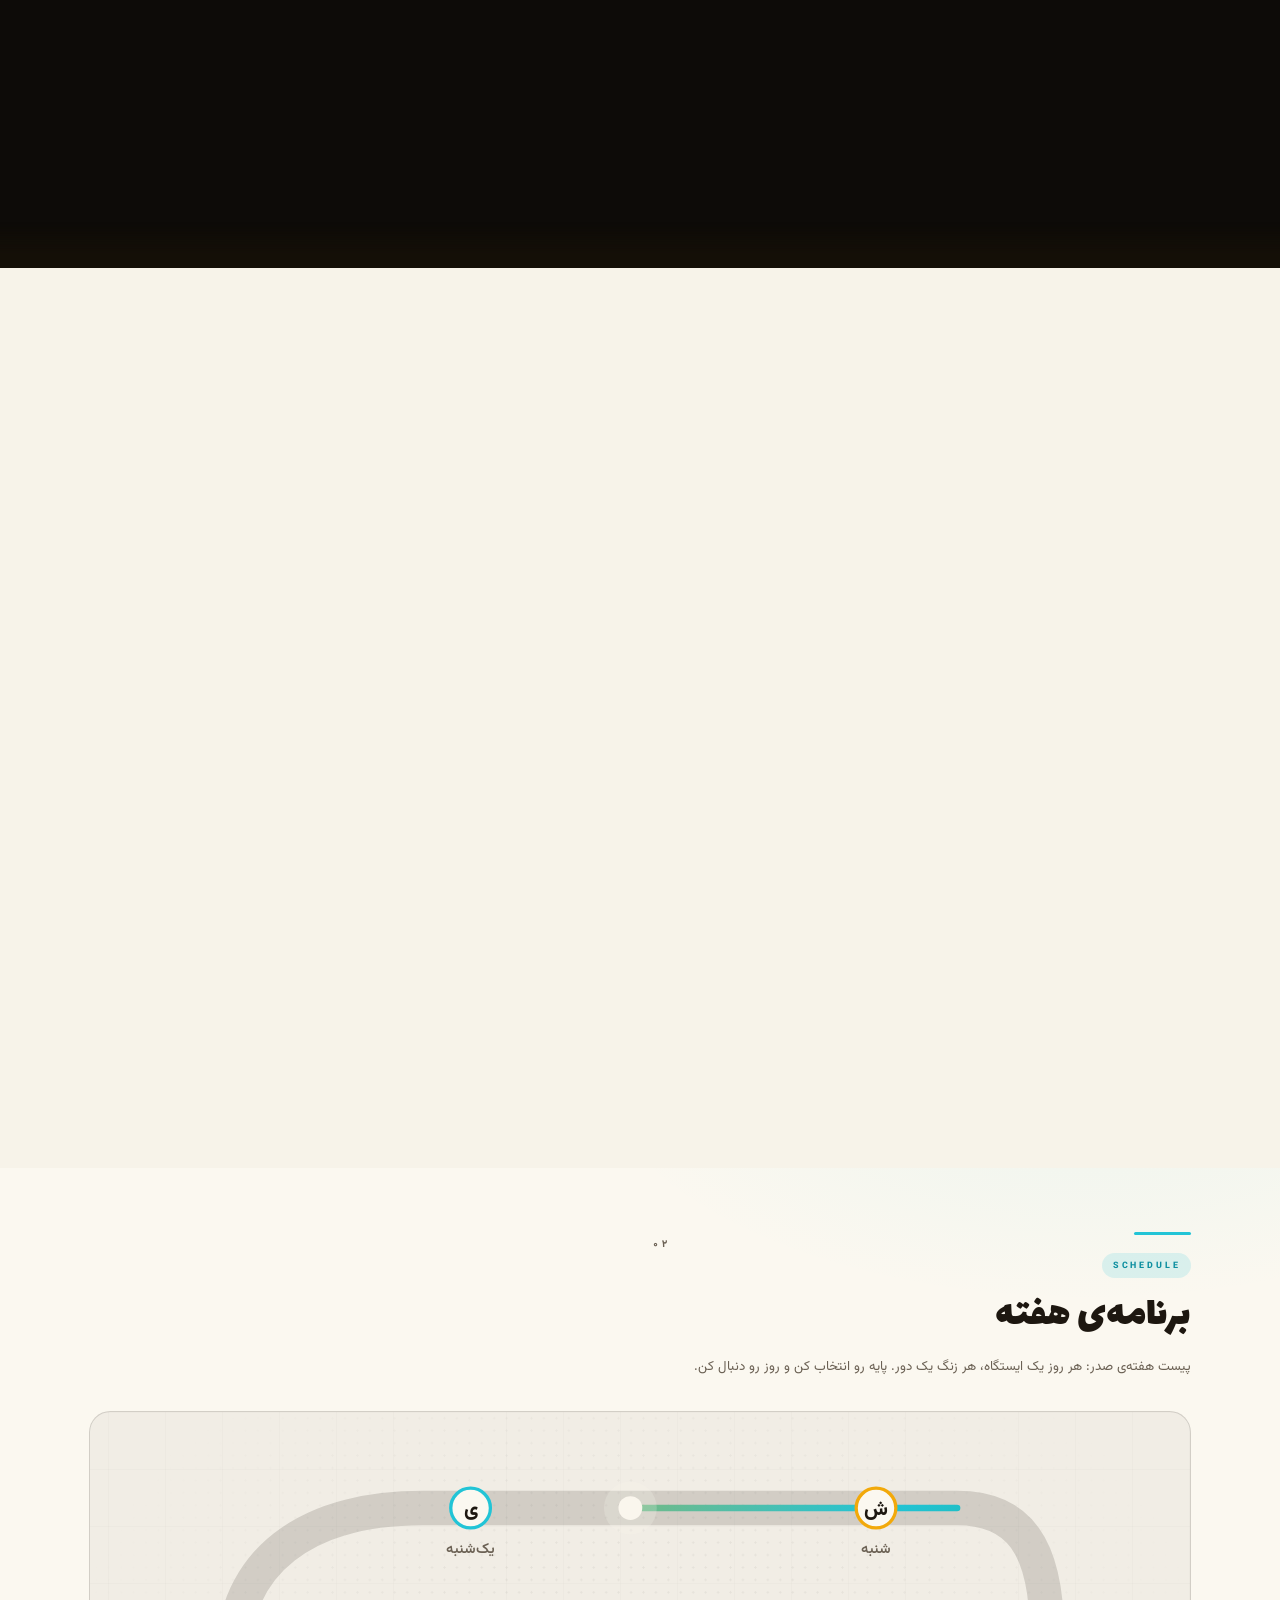
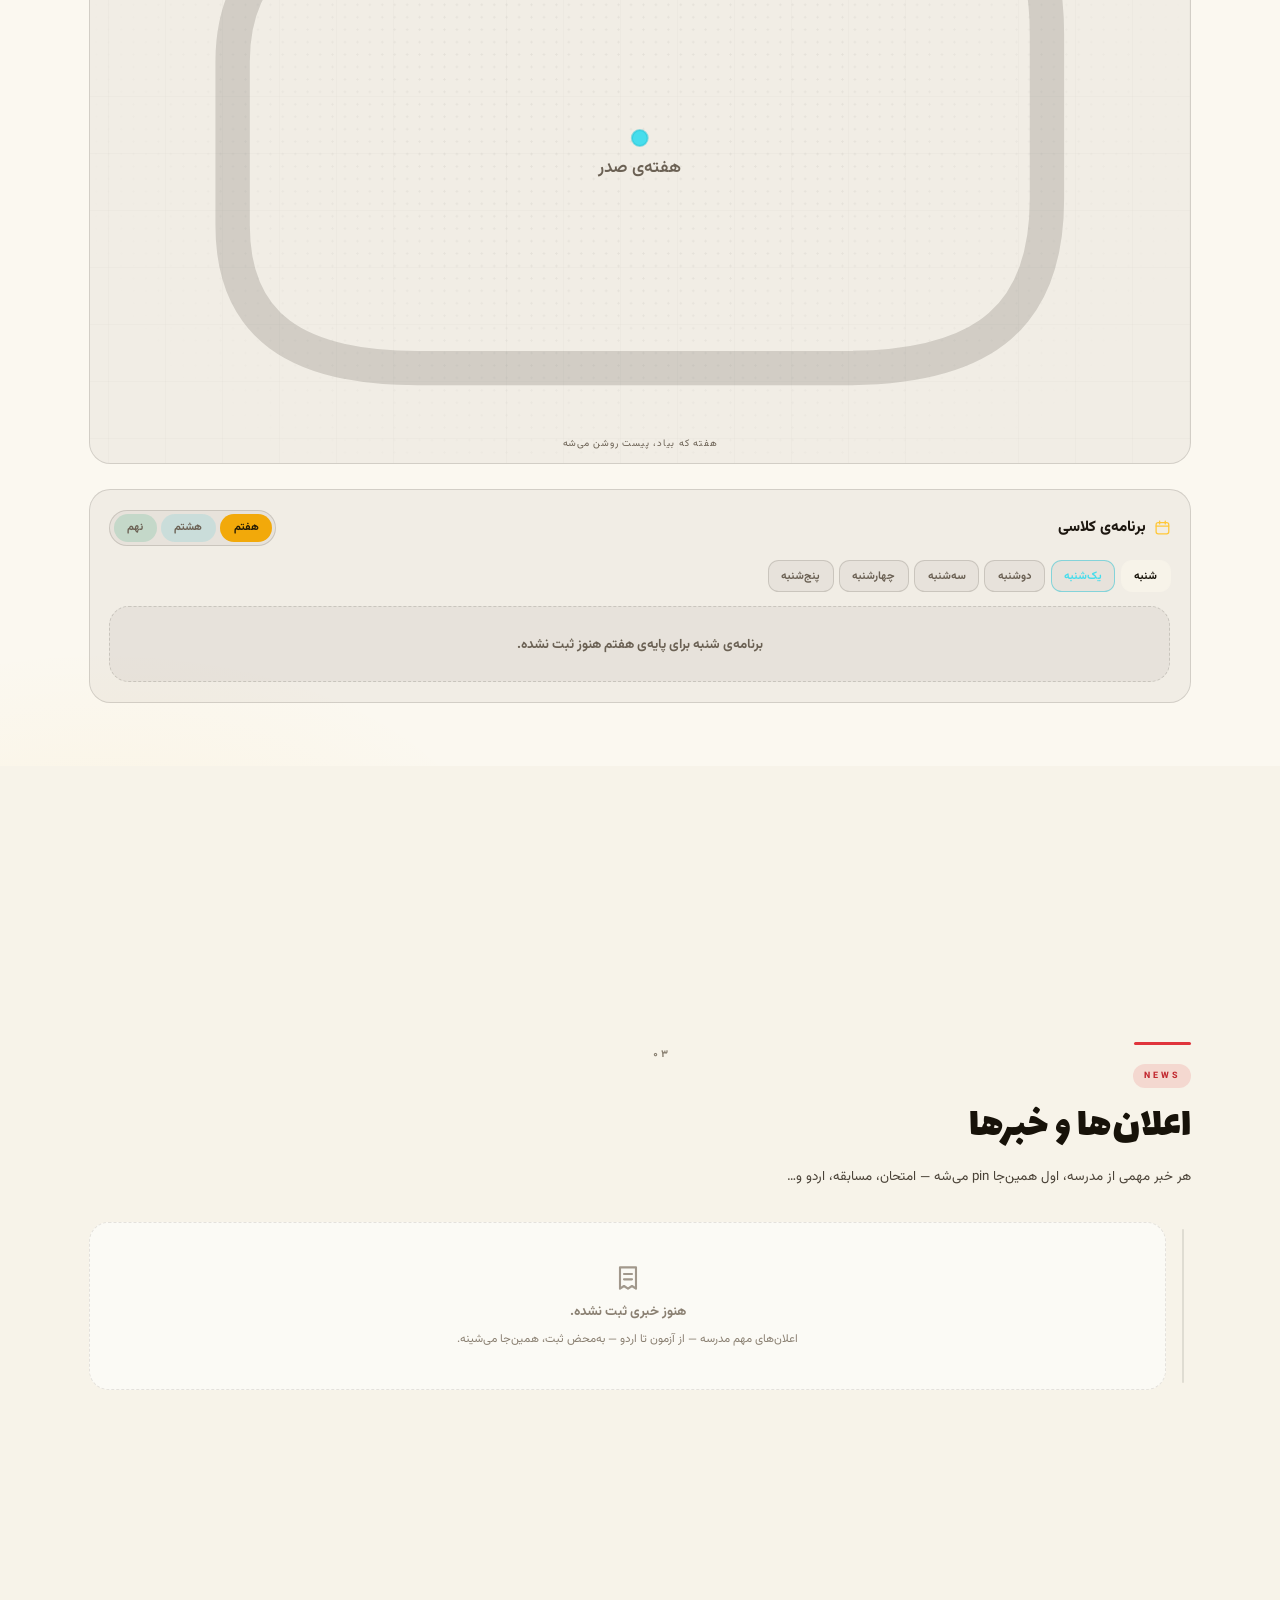
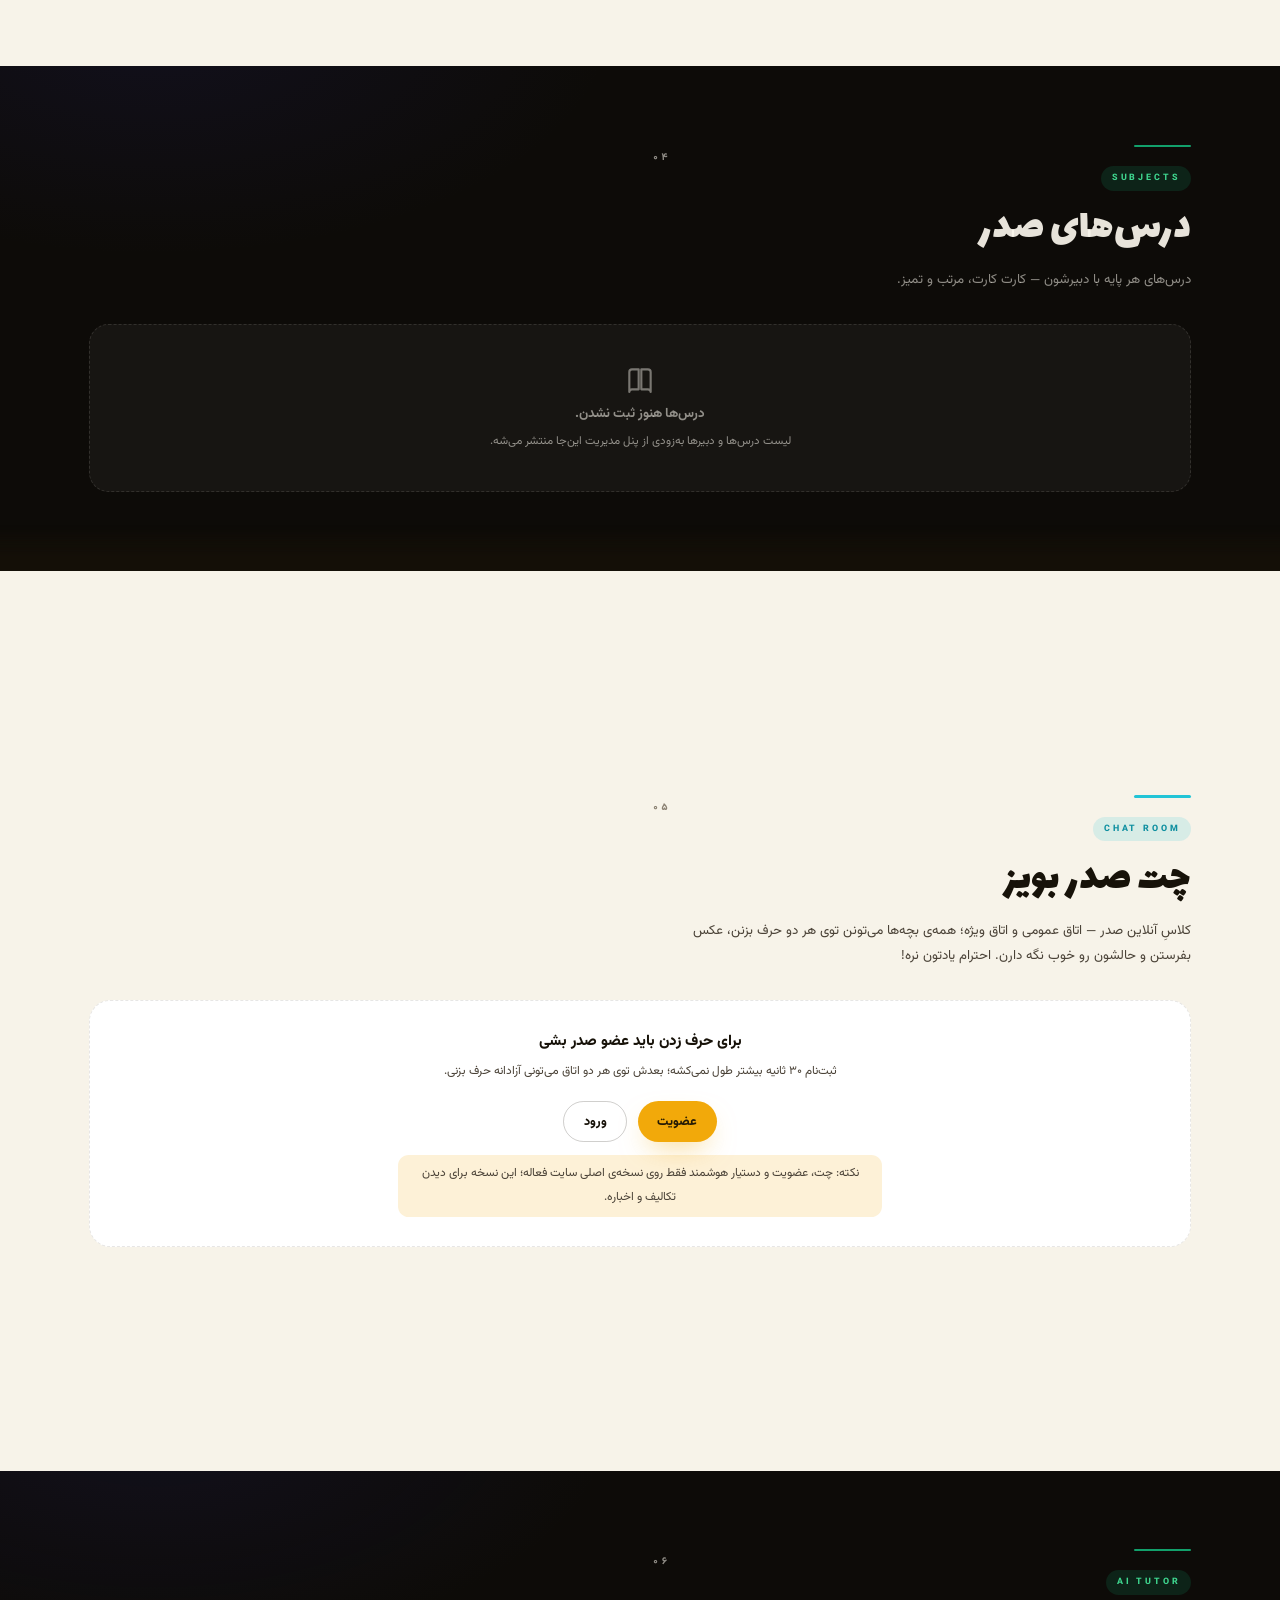
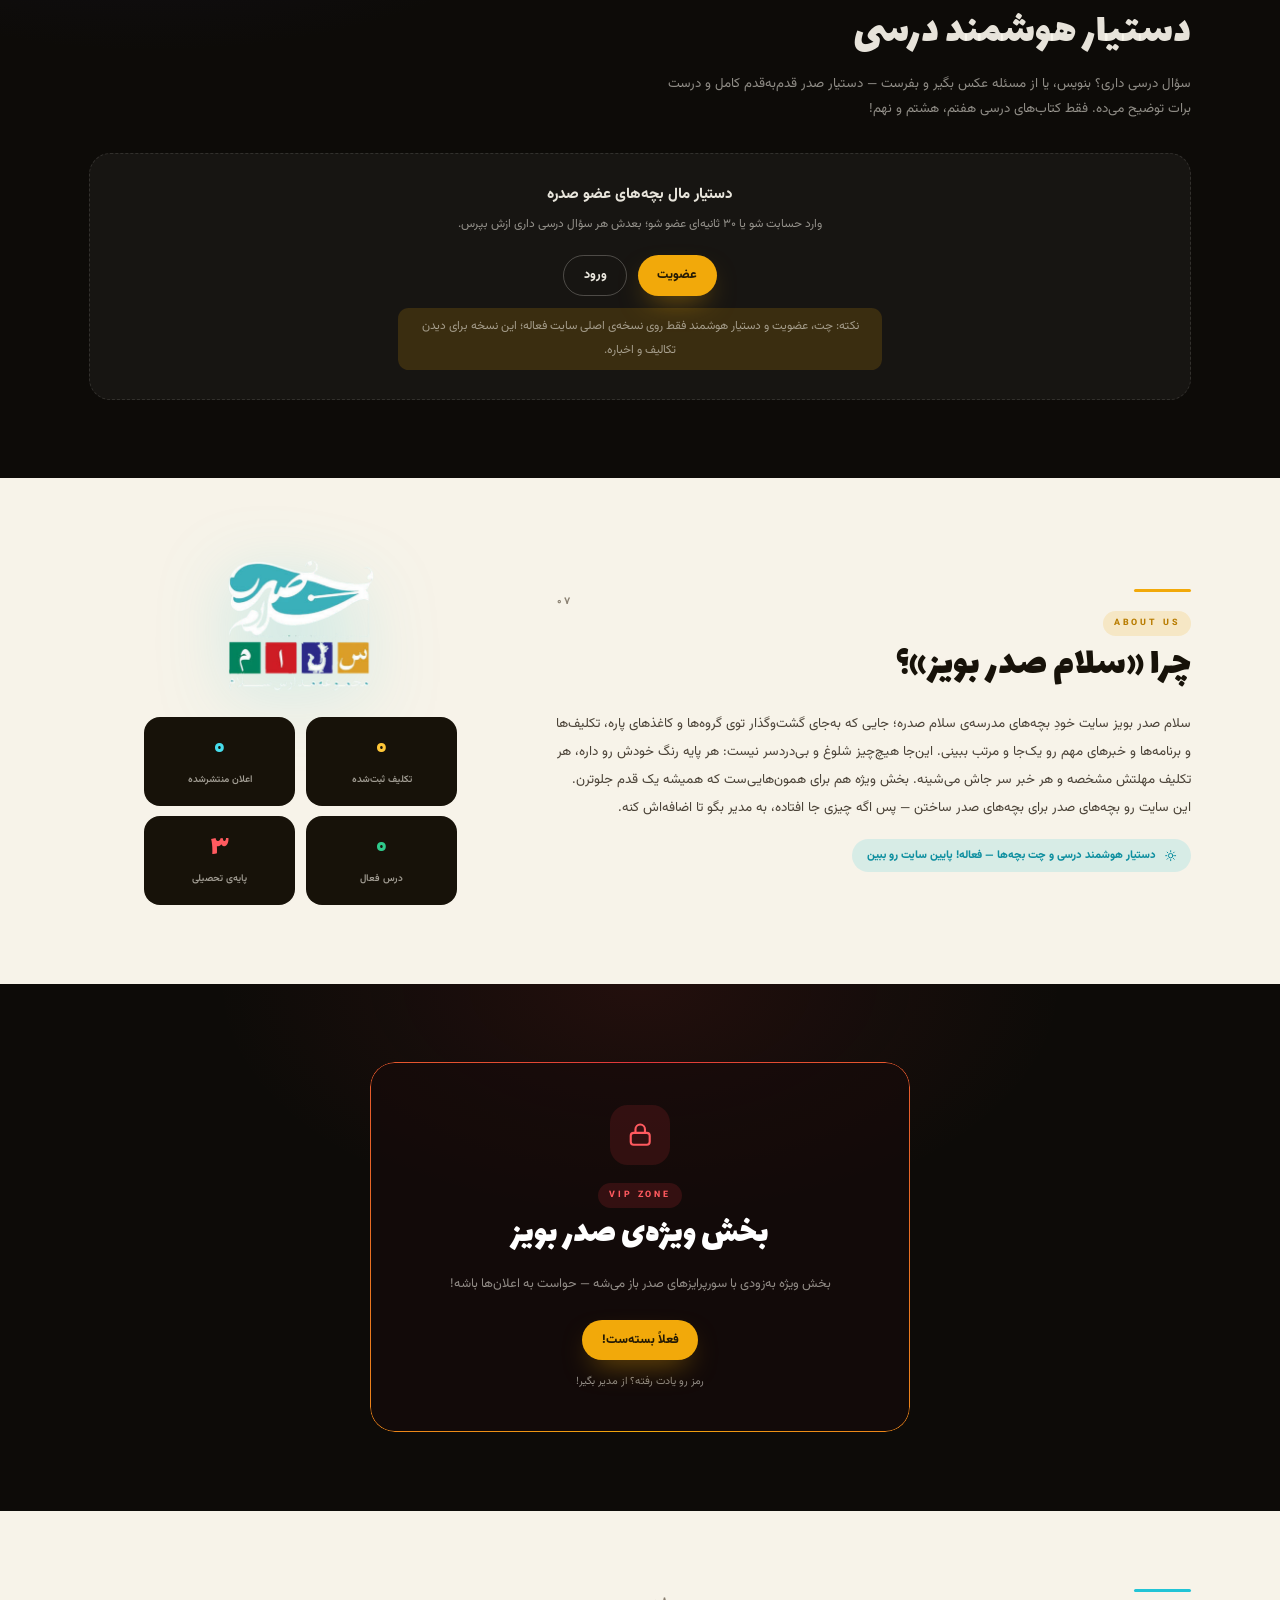
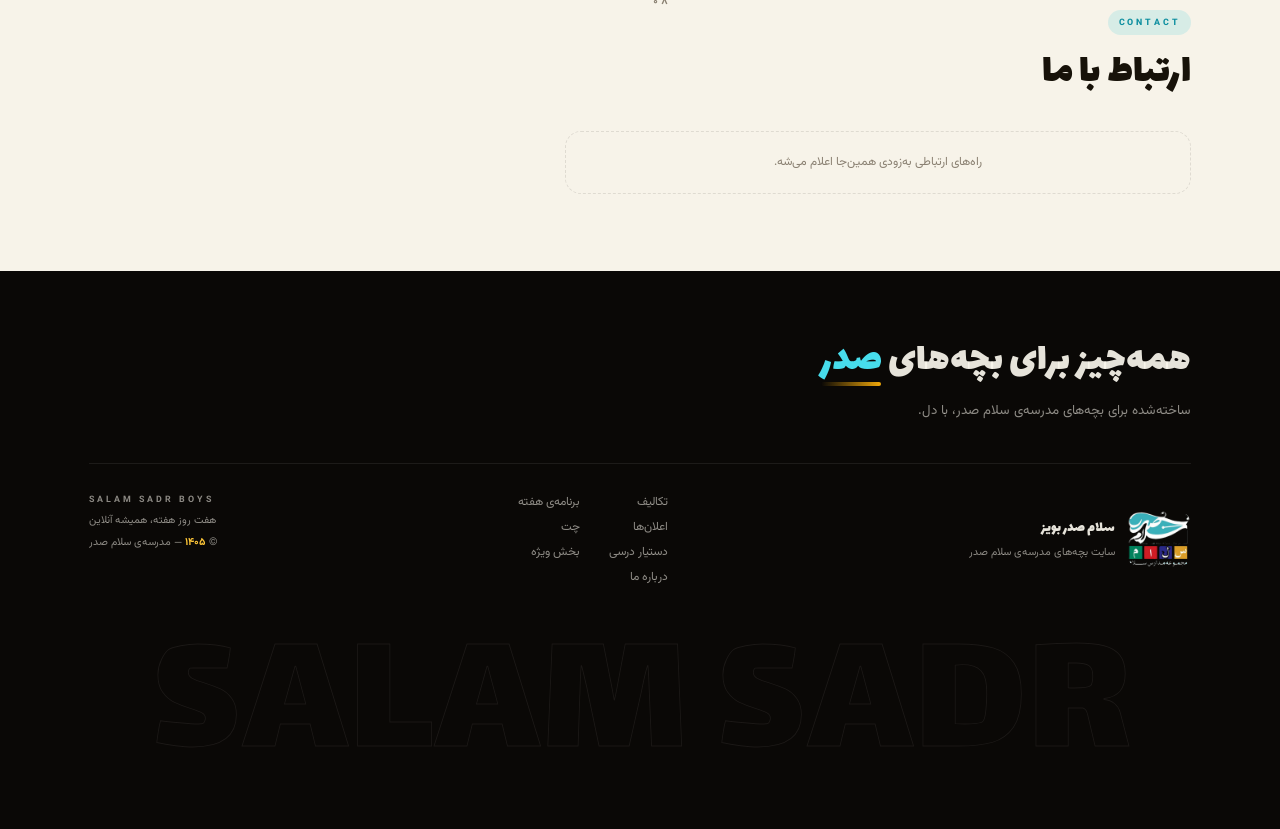
==== commit 47cb7a56: "v4: دارک/لایت مود + انیمیشن‌های حرفه‌ای + هدر ادیتوریال + نشان واقعی لوگو در هیرو" ====
--- a/index.html
+++ b/index.html
@@ -19,6 +19,8 @@
   <link rel="stylesheet" href="./assets/css/base.css">
   <link rel="stylesheet" href="./assets/css/sections.css">
   <link rel="stylesheet" href="./assets/css/v3.css">
+  <link rel="stylesheet" href="./assets/css/theme.css">
+  <script src="./assets/js/theme-boot.js"></script>
 </head>
 <body>
 
@@ -65,6 +67,10 @@
       </nav>
       <div class="nav-side">
         <div class="nav-auth" id="nav-auth"></div>
+        <button id="theme-btn" class="theme-btn" type="button" aria-label="تغییر پوسته‌ی روشن و تاریک" title="پوسته‌ی روشن / تاریک">
+          <svg class="i-sun" viewBox="0 0 24 24" aria-hidden="true"><circle cx="12" cy="12" r="4"/><path d="M12 2v2M12 20v2M4.9 4.9l1.4 1.4M17.7 17.7l1.4 1.4M2 12h2M20 12h2M4.9 19.1l1.4-1.4M17.7 6.3l1.4-1.4"/></svg>
+          <svg class="i-moon" viewBox="0 0 24 24" aria-hidden="true"><path d="M20.5 14.5A8.5 8.5 0 0 1 9.5 3.5a8.5 8.5 0 1 0 11 11Z"/></svg>
+        </button>
         <div class="clock" aria-label="ساعت تهران">
           <b id="clock-time">--:--</b>
           <span>تهران</span>
@@ -92,6 +98,10 @@
       <div class="mo-foot">
         <span>SALAM SADR BOYS</span>
         <span id="mo-date">…</span>
+        <button id="theme-btn-m" class="theme-btn theme-btn-sm" type="button" aria-label="تغییر پوسته‌ی روشن و تاریک">
+          <svg class="i-sun" viewBox="0 0 24 24" aria-hidden="true"><circle cx="12" cy="12" r="4"/><path d="M12 2v2M12 20v2M4.9 4.9l1.4 1.4M17.7 17.7l1.4 1.4M2 12h2M20 12h2M4.9 19.1l1.4-1.4M17.7 6.3l1.4-1.4"/></svg>
+          <svg class="i-moon" viewBox="0 0 24 24" aria-hidden="true"><path d="M20.5 14.5A8.5 8.5 0 0 1 9.5 3.5a8.5 8.5 0 1 0 11 11Z"/></svg>
+        </button>
       </div>
     </div>
   </div>
@@ -131,7 +141,7 @@
             <i class="emb-ring emb-rb"></i>
             <svg class="emb-text" id="emb-ring-text" viewBox="0 0 200 200" aria-hidden="true"></svg>
             <span class="emb-core">
-              <svg viewBox="0 0 24 24" aria-hidden="true"><path d="M13 2 4.5 13.5H11L9.5 22 19 9.5h-6.5L13 2Z"/></svg>
+              <img src="./assets/img/logo-badge.png" alt="" width="96" height="96">
             </span>
             <i class="emb-orb o-y"></i><i class="emb-orb o-t"></i><i class="emb-orb o-g"></i><i class="emb-orb o-r"></i>
           </div>
@@ -148,8 +158,26 @@
       </a>
     </section>
 
+    <!-- ═══ Ribbon marquee — brand strip ═══ -->
+    <div class="ribbon" aria-hidden="true">
+      <div class="ribbon-track">
+        <span><i>✦</i>تکلیف‌های امروز</span>
+        <span><i>✦</i>برنامه‌ی هفته</span>
+        <span><i>✦</i>اعلان‌های مدرسه</span>
+        <span><i>✦</i>چت صدر</span>
+        <span><i>✦</i>دستیار درسی</span>
+        <span><i>✦</i>بخش ویژه</span>
+        <span><i>✦</i>تکلیف‌های امروز</span>
+        <span><i>✦</i>برنامه‌ی هفته</span>
+        <span><i>✦</i>اعلان‌های مدرسه</span>
+        <span><i>✦</i>چت صدر</span>
+        <span><i>✦</i>دستیار درسی</span>
+        <span><i>✦</i>بخش ویژه</span>
+      </div>
+    </div>
+
     <!-- ═══ Cinema strip — pinned text slides over the canvas (Laocoön) ═══ -->
-    <div id="cinema" class="cinema">
+    <div id="cinema" class="cinema ink">
       <div class="cinema-pin">
         <article class="cslide" data-cs="0">
           <span class="cnum" aria-hidden="true">۰۱</span>
@@ -176,7 +204,7 @@
       <section id="homework" class="panel panel-light">
         <div class="checker-seam" aria-hidden="true"></div>
         <div class="wrap">
-          <header class="sec-head" data-spring>
+          <header class="sec-head" data-spring data-num="۰۱">
             <span class="sec-chip sc-y">HOMEWORK</span>
             <h2>تکلیف‌ها</h2>
             <p>هر چیزی که معلم‌ها گفتن، همین‌جا مرتب و با مهلت دقیق. دیگه دلیل و بهونه‌ای نیست!</p>
@@ -210,7 +238,7 @@
       <!-- Schedule — dark panel with weekly circuit map (KIMI) -->
       <section id="schedule-sec" class="panel panel-dark">
         <div class="wrap">
-          <header class="sec-head" data-spring>
+          <header class="sec-head" data-spring data-num="۰۲">
             <span class="sec-chip sc-t">SCHEDULE</span>
             <h2>برنامه‌ی هفته</h2>
             <p>پیست هفته‌ی صدر: هر روز یک ایستگاه، هر زنگ یک دور. پایه رو انتخاب کن و روز رو دنبال کن.</p>
@@ -264,7 +292,7 @@
       <!-- Announcements — light panel, stepped timeline (KIMI) -->
       <section id="announcements" class="panel panel-light">
         <div class="wrap">
-          <header class="sec-head" data-spring>
+          <header class="sec-head" data-spring data-num="۰۳">
             <span class="sec-chip sc-r">NEWS</span>
             <h2>اعلان‌ها و خبرها</h2>
             <p>هر خبر مهمی از مدرسه، اول همین‌جا pin می‌شه — امتحان، مسابقه، اردو و…</p>
@@ -276,9 +304,9 @@
     </div><!-- /stack -->
 
     <!-- ═══ Subjects — black cards (Lumora portfolio) ═══ -->
-    <section id="subjects" class="sec sec-dark">
+    <section id="subjects" class="sec sec-dark ink">
       <div class="wrap">
-        <header class="sec-head" data-spring>
+        <header class="sec-head" data-spring data-num="۰۴">
           <span class="sec-chip sc-g">SUBJECTS</span>
           <h2>درس‌های صدر</h2>
           <p>درس‌های هر پایه با دبیرشون — کارت کارت، مرتب و تمیز.</p>
@@ -291,7 +319,7 @@
     <section id="chat" class="panel panel-light chat-sec">
       <div class="checker-seam" aria-hidden="true"></div>
       <div class="wrap">
-        <header class="sec-head" data-spring>
+        <header class="sec-head" data-spring data-num="۰۵">
           <span class="sec-chip sc-t">CHAT ROOM</span>
           <h2>چت صدر بویز</h2>
           <p>کلاسِ آنلاین صدر — اتاق عمومی و اتاق ویژه؛ همه‌ی بچه‌ها می‌تونن توی هر دو حرف بزنن، عکس بفرستن و حالشون رو خوب نگه دارن. احترام یادتون نره!</p>
@@ -349,9 +377,9 @@
     </section>
 
     <!-- ═══ AI tutor — grades 7-9 only ═══ -->
-    <section id="ai" class="sec sec-dark ai-sec">
+    <section id="ai" class="sec sec-dark ai-sec ink">
       <div class="wrap">
-        <header class="sec-head" data-spring>
+        <header class="sec-head" data-spring data-num="۰۶">
           <span class="sec-chip sc-g">AI TUTOR</span>
           <h2>دستیار هوشمند درسی</h2>
           <p>سؤال درسی داری؟ بنویس، یا از مسئله عکس بگیر و بفرست — دستیار صدر قدم‌به‌قدم کامل و درست برات توضیح می‌ده. فقط کتاب‌های درسی هفتم، هشتم و نهم!</p>
@@ -405,7 +433,7 @@
     <!-- ═══ About + real stats ═══ -->
     <section id="about" class="sec sec-light">
       <div class="wrap about-grid">
-        <div class="about-copy" data-spring>
+        <div class="about-copy" data-spring data-num="۰۷">
           <span class="sec-chip sc-y">ABOUT US</span>
           <h2 id="about-title">چرا «سلام صدر بویز»؟</h2>
           <p id="about-text"></p>
@@ -422,7 +450,7 @@
     </section>
 
     <!-- ═══ VIP ═══ -->
-    <section id="vip" class="sec sec-vip">
+    <section id="vip" class="sec sec-vip ink">
       <div class="wrap vip-wrap">
         <div class="vip-card" data-spring>
           <div class="vip-lock" id="vip-lock-art" aria-hidden="true">
@@ -447,7 +475,7 @@
     <!-- ═══ Contact — hover-fill rows (Lumora services) ═══ -->
     <section id="contact" class="sec sec-light">
       <div class="wrap">
-        <header class="sec-head" data-spring>
+        <header class="sec-head" data-spring data-num="۰۸">
           <span class="sec-chip sc-t">CONTACT</span>
           <h2>ارتباط با ما</h2>
         </header>
@@ -458,7 +486,7 @@
   </main>
 
   <!-- ═══ Footer — black with watermark (Lumora) ═══ -->
-  <footer id="site-footer">
+  <footer id="site-footer" class="ink">
     <div class="wrap foot-in">
       <div class="foot-cta">
         <h2 data-split="words">همه‌چیز برای بچه‌های صدر</h2>
@@ -582,5 +610,6 @@
   <script src="./assets/js/app-core.js" defer></script>
   <script src="./assets/js/app-fx.js" defer></script>
   <script src="./assets/js/app-user.js" defer></script>
+  <script src="./assets/js/app-theme.js" defer></script>
 </body>
 </html>
--- a/assets/css/base.css
+++ b/assets/css/base.css
@@ -58,6 +58,25 @@
   --paper-on-dark:rgba(250,246,237,.92);
   --muted-on-dark:rgba(250,246,237,.55);
 
+  /* context-neutral tokens (flipped per theme in theme.css) */
+  --hi:#FFFFFF;                 /* strongest text on ink surfaces */
+  --line-strong:rgba(23,18,9,.2);
+  --tint:rgba(23,18,9,.06);
+  --veil:rgba(13,11,8,.7);
+  --veil-menu:rgba(13,11,8,.9);
+  --nav-glass:rgba(13,11,8,.72);
+  --dock-glass:rgba(13,11,8,.86);
+  --grid-line:rgba(250,246,237,.055);
+  --grid-dot:rgba(250,246,237,.28);
+  --seg-track:rgba(250,246,237,.18);
+  --seam-c:rgba(13,11,8,.9);
+  --ring-dash:rgba(250,246,237,.3);
+  --halftone-c:rgba(250,246,237,.13);
+  --y-ink:#B87C00; --t-ink:#0E8FA0; --g-ink:#0C7C52; --r-ink:#C22A31;
+  --bn-active:#47DDEC;
+  --empty-bg:rgba(255,255,255,.55);
+  --shadow-3:0 .125rem .375rem rgba(23,18,9,.05),0 .875rem 2rem -0.625rem rgba(23,18,9,.16);
+
   --font-body:'Vazirmatn',system-ui,-apple-system,sans-serif;
   --font-display:'Lalezar','Vazirmatn',system-ui,sans-serif;
   --r-lg:1.375rem; --r-md:1rem; --r-sm:.6875rem;
@@ -118,7 +137,7 @@
   font-variant-numeric:tabular-nums;
   letter-spacing:.02em;
 }
-.ld-meter{width:16rem;height:.25rem;border-radius:99rem;background:rgba(250,246,237,.12);overflow:hidden}
+.ld-meter{width:16rem;height:.25rem;border-radius:99rem;background:var(--seg-track);overflow:hidden}
 .ld-meter i{display:block;height:100%;width:0%;border-radius:99rem;background:linear-gradient(to left,var(--yellow),var(--turq));transition:width .18s linear}
 .ld-word{font-size:.6875rem;letter-spacing:.42em;color:var(--muted-on-dark);font-weight:600}
 .ld-word span{display:inline-block;width:.9em}
@@ -132,7 +151,7 @@
 body.ready #progress-bar{opacity:1}
 #progress-bar i{
   flex:1;height:.1875rem;border-radius:99rem;
-  background:rgba(250,246,237,.18);
+  background:var(--seg-track);
   position:relative;overflow:hidden;
 }
 #progress-bar i::after{
@@ -169,10 +188,10 @@
   position:fixed;inset:0;z-index:1;pointer-events:none;
   display:flex;justify-content:space-evenly;
 }
-.stage-grid i{width:.0625rem;background:linear-gradient(to bottom,transparent,rgba(250,246,237,.055) 22%,rgba(250,246,237,.055) 78%,transparent)}
+.stage-grid i{width:.0625rem;background:linear-gradient(to bottom,transparent,var(--grid-line) 22%,var(--grid-line) 78%,transparent)}
 .stage-grid b{
   position:absolute;top:-1%;width:.1875rem;height:.1875rem;border-radius:50%;
-  background:rgba(250,246,237,.28);
+  background:var(--grid-dot);
   animation:dotDrift 9s ease-in-out infinite;
 }
 .stage-grid b:nth-child(odd){animation-duration:13s;animation-direction:reverse}
@@ -207,9 +226,9 @@
   transition:background .35s,box-shadow .35s,backdrop-filter .35s;
 }
 #site-nav.scrolled{
-  background:rgba(13,11,8,.72);
+  background:var(--nav-glass);
   -webkit-backdrop-filter:blur(14px);backdrop-filter:blur(14px);
-  box-shadow:0 .0625rem 0 rgba(250,246,237,.07);
+  box-shadow:0 .0625rem 0 var(--grid-line);
 }
 .nav-inner{
   max-width:var(--wrap);margin-inline:auto;
@@ -236,7 +255,7 @@
   content:"";position:absolute;bottom:-0.125rem;right:0;left:0;height:.125rem;border-radius:99rem;
   background:var(--turq);transform:scaleX(0);transform-origin:right;transition:transform .3s cubic-bezier(.2,.8,.2,1);
 }
-.nav-links a:hover,.nav-links a.is-active{color:#fff}
+.nav-links a:hover,.nav-links a.is-active{color:var(--paper-on-dark)}
 .nav-links a.is-active::after{transform:scaleX(1)}
 
 .nav-side{display:flex;align-items:center;gap:1rem}
@@ -251,7 +270,7 @@
 }
 #menu-btn span{display:block;width:1.125rem;height:.125rem;border-radius:99rem;background:var(--paper-on-dark);transition:transform .35s cubic-bezier(.2,.8,.2,1),width .35s}
 #menu-btn span:nth-child(2){width:.6875rem;margin-left:.4375rem}
-#menu-btn:hover{background:rgba(250,246,237,.06)}
+#menu-btn:hover{background:var(--card-dark)}
 #menu-btn.open span:nth-child(1){transform:translateY(.1875rem) rotate(45deg)}
 #menu-btn.open span:nth-child(2){width:1.125rem;margin-left:0;transform:translateY(-.1875rem) rotate(-45deg)}
 
@@ -273,7 +292,7 @@
 #menu-overlay.open{visibility:visible;transition-delay:0s}
 .mo-in{
   position:absolute;inset:0;
-  background:rgba(13,11,8,.9);
+  background:var(--veil-menu);
   -webkit-backdrop-filter:blur(22px);backdrop-filter:blur(22px);
   display:flex;flex-direction:column;justify-content:center;
   clip-path:circle(0% at calc(100% - 3.4rem) 3.4rem);
@@ -309,7 +328,7 @@
 .mo-nav a:hover b{color:var(--turq-hi);letter-spacing:.03em}
 .mo-foot{
   max-width:var(--wrap);margin:2.5rem auto 0;width:100%;padding:0 2.5rem;
-  display:flex;justify-content:space-between;
+  display:flex;justify-content:space-between;align-items:center;gap:1.25rem;
   font-size:.6875rem;letter-spacing:.3em;color:var(--muted-on-dark);font-weight:600;
 }
 @media (max-width:640px){
@@ -329,7 +348,7 @@
 .btn-y:hover{transform:translateY(-.125rem);box-shadow:0 1.125rem 2.5rem -0.75rem rgba(242,169,10,.7)}
 .btn-ghost{border:.0938rem solid var(--line-dark);color:var(--paper-on-dark)}
 .btn-ghost:hover{border-color:var(--turq);color:var(--turq-hi);transform:translateY(-.125rem)}
-.btn-ghost-dark{border:.0938rem solid rgba(23,18,9,.25);color:var(--ink)}
+.btn-ghost-dark{border:.0938rem solid var(--line-strong);color:var(--ink)}
 .btn-ghost-dark:hover{border-color:var(--ink)}
 .ripple{
   position:absolute;border-radius:50%;pointer-events:none;
@@ -368,10 +387,10 @@
   font-size:.625rem;font-weight:800;letter-spacing:.32em;
   padding:.375rem .75rem;border-radius:99rem;
 }
-.sc-y{background:var(--yellow-soft);color:#B87C00}
-.sc-t{background:var(--turquoise-soft);color:#0E8FA0}
-.sc-r{background:var(--red-soft);color:#C22A31}
-.sc-g{background:var(--green-soft);color:#0C7C52}
+.sc-y{background:var(--yellow-soft);color:var(--y-ink)}
+.sc-t{background:var(--turquoise-soft);color:var(--t-ink)}
+.sc-r{background:var(--red-soft);color:var(--r-ink)}
+.sc-g{background:var(--green-soft);color:var(--g-ink)}
 .sec-chip-dark{background:rgba(224,52,60,.16);color:var(--red-hi)}
 .sec-head h2{font-family:var(--font-display);font-weight:400;font-size:clamp(2rem,3.6vw,3rem);line-height:1.2}
 .sec-head p{color:var(--ink-2);font-size:.9375rem;line-height:1.9}
@@ -381,7 +400,7 @@
 .empty{
   display:flex;flex-direction:column;align-items:center;gap:.5rem;text-align:center;
   padding:2.75rem 1.25rem;border:.0938rem dashed var(--line);border-radius:var(--r-lg);
-  color:var(--ink-3);background:rgba(255,255,255,.5);
+  color:var(--ink-3);background:var(--empty-bg);
 }
 .panel-dark .empty,.sec-dark .empty{border-color:var(--line-dark);background:var(--card-dark);color:var(--muted-on-dark)}
 .empty svg{width:2.25rem;height:2.25rem;fill:none;stroke:currentColor;stroke-width:1.6;stroke-linecap:round;stroke-linejoin:round;opacity:.8}
@@ -391,7 +410,7 @@
 /* ═══ Modal ═══ */
 .modal{position:fixed;inset:0;z-index:160;display:flex;align-items:center;justify-content:center;padding:1.25rem}
 .modal[hidden]{display:none}
-.modal-back{position:absolute;inset:0;background:rgba(13,11,8,.7);-webkit-backdrop-filter:blur(8px);backdrop-filter:blur(8px)}
+.modal-back{position:absolute;inset:0;background:var(--veil);-webkit-backdrop-filter:blur(8px);backdrop-filter:blur(8px)}
 .modal-card{
   position:relative;width:min(26rem,100%);
   background:var(--paper);color:var(--ink);
@@ -417,11 +436,11 @@
 #vip-form{display:flex;gap:.625rem}
 #vip-form input{
   flex:1;min-width:0;min-height:2.875rem;border-radius:.875rem;
-  border:.0938rem solid var(--line);background:#fff;padding:0 1rem;font:inherit;font-size:.9063rem;
+  border:.0938rem solid var(--line);background:var(--card);color:var(--ink);padding:0 1rem;font:inherit;font-size:.9063rem;
 }
 #vip-form input:focus{outline:none;border-color:var(--turq);box-shadow:0 0 0 .25rem var(--turquoise-soft)}
 .vip-msg{margin-top:.875rem;padding:.6875rem .875rem;border-radius:.75rem;font-size:.8125rem;line-height:1.8}
-.vip-msg.err{background:var(--red-soft);color:#A5232A}
+.vip-msg.err{background:var(--red-soft);color:var(--r-ink)}
 
 /* ═══ Toast ═══ */
 #toast[hidden]{display:none}
@@ -468,7 +487,7 @@
 #bottom-nav{
   position:fixed;bottom:0;left:0;right:0;z-index:115;
   display:none;
-  background:rgba(13,11,8,.86);
+  background:var(--dock-glass);
   -webkit-backdrop-filter:blur(18px);backdrop-filter:blur(18px);
   border-top:.0625rem solid rgba(250,246,237,.09);
   padding:.375rem .5rem calc(.375rem + env(safe-area-inset-bottom));
@@ -479,7 +498,7 @@
   font-size:.625rem;font-weight:700;transition:color .25s,background .25s;
 }
 .bn-item svg{width:1.25rem;height:1.25rem;fill:none;stroke:currentColor;stroke-width:1.8;stroke-linecap:round;stroke-linejoin:round}
-.bn-item.is-active{color:var(--turq-hi)}
+.bn-item.is-active{color:var(--bn-active)}
 @media (max-width:640px){#bottom-nav{display:flex}}
 
 /* ═══ Spring reveal engine (data-spring) ═══ */
--- a/assets/css/sections.css
+++ b/assets/css/sections.css
@@ -14,7 +14,7 @@
 }
 .hero-chip{
   display:inline-flex;align-items:center;gap:.5rem;align-self:flex-start;
-  background:rgba(250,246,237,.06);border:.0625rem solid var(--line-dark);
+  background:var(--card-dark);border:.0625rem solid var(--line-dark);
   border-radius:99rem;padding:.4375rem .9375rem;
   font-size:.75rem;font-weight:700;color:var(--paper-on-dark);
   margin-bottom:1.25rem;
@@ -23,7 +23,7 @@
 .hero-title{
   font-family:var(--font-display);font-weight:400;
   font-size:clamp(3.2rem,7.4vw,6.4rem);
-  line-height:1.28;color:#fff;
+  line-height:1.28;color:var(--paper-on-dark);
   margin-bottom:.5rem;
 }
 .ht-mark{
@@ -54,7 +54,7 @@
 @keyframes crestFloat{0%,100%{transform:translateY(0) rotate(-1.2deg)}50%{transform:translateY(-1rem) rotate(1.2deg)}}
 .orbit i{
   position:absolute;inset:0;border-radius:50%;
-  border:.0625rem dashed rgba(250,246,237,.14);
+  border:.0625rem dashed var(--ring-dash);
 }
 .orbit .o1{inset:6%;animation:spin 26s linear infinite}
 .orbit .o2{inset:14%;border-color:rgba(34,196,214,.22);animation:spin 38s linear infinite reverse}
@@ -72,7 +72,7 @@
 .chip{
   pointer-events:auto;position:absolute;
   display:flex;flex-direction:column;gap:.125rem;
-  background:rgba(22,18,10,.66);
+  background:var(--veil);
   -webkit-backdrop-filter:blur(10px);backdrop-filter:blur(10px);
   border:.0625rem solid var(--line-dark);border-radius:.9375rem;
   padding:.5625rem .9375rem;box-shadow:var(--shadow-2);
@@ -80,7 +80,7 @@
 }
 .chip:hover{transform:translateY(-.1875rem) scale(1.04)}
 .chip b{font-size:.8125rem;color:#fff}
-.chip span{font-size:.625rem;color:var(--muted-on-dark)}
+.chip span{font-size:.625rem;color:rgba(250,246,237,.72)}
 .chip-y{top:8%;right:-2%;border-color:rgba(242,169,10,.35);animation:chipA 6s ease-in-out infinite}
 .chip-t{bottom:16%;right:-4%;border-color:rgba(34,196,214,.35);animation:chipA 7s ease-in-out .8s infinite}
 .chip-g{top:38%;left:-5%;border-color:rgba(18,160,107,.4);animation:chipA 8s ease-in-out 1.6s infinite}
@@ -142,8 +142,7 @@
 /* ═══ Checker seam — KIMI chequered dissolve ═══ */
 .checker-seam{
   position:absolute;top:-3.25rem;left:0;right:0;height:3.25rem;
-  background:
-    repeating-conic-gradient(rgba(23,18,9,.9) 0 25%,transparent 0 50%);
+  background:var(--seam-c);
   background-size:2rem 2rem;
   -webkit-mask-image:linear-gradient(to top,black 30%,transparent);
   mask-image:linear-gradient(to top,black 30%,transparent);
@@ -162,7 +161,7 @@
 .btab{
   display:inline-flex;align-items:center;gap:.4375rem;
   padding:.5rem .9375rem;border-radius:99rem;
-  background:#fff;border:.0938rem solid var(--line);
+  background:var(--card);border:.0938rem solid var(--line);
   font-size:.8125rem;font-weight:700;color:var(--ink-2);
   transition:all .3s cubic-bezier(.2,.8,.2,1);
 }
@@ -172,33 +171,33 @@
   display:inline-flex;align-items:center;justify-content:center;
   font-size:.6875rem;font-weight:800;transition:all .3s;
 }
-.btab:hover{transform:translateY(-.125rem);border-color:rgba(23,18,9,.22)}
-.btab.is-active{background:var(--ink);border-color:var(--ink);color:#fff}
+.btab:hover{transform:translateY(-.125rem);border-color:var(--line-strong)}
+.btab.is-active{background:var(--ink);border-color:var(--ink);color:var(--paper)}
 .btab.is-active .bcount{background:var(--yellow);color:#241A05}
 .hw-filters{display:flex;align-items:center;gap:.75rem;flex-wrap:wrap}
-.grade-pills{display:flex;gap:.3125rem;background:#fff;border:.0938rem solid var(--line);border-radius:99rem;padding:.25rem}
+.grade-pills{display:flex;gap:.3125rem;background:var(--card);border:.0938rem solid var(--line);border-radius:99rem;padding:.25rem}
 .gpill{
   padding:.3438rem .8125rem;border-radius:99rem;
   font-size:.75rem;font-weight:700;color:var(--ink-2);transition:all .3s;
 }
-.gpill.is-active{color:#fff}
+.gpill.is-active{background:var(--ink);color:var(--paper)}
 .gp-y.is-active{background:var(--yellow);color:#241A05}
 .gp-t.is-active{background:var(--turq)}
 .gp-g.is-active{background:var(--green)}
 .hw-search{
   display:flex;align-items:center;gap:.5rem;
-  background:#fff;border:.0938rem solid var(--line);border-radius:99rem;padding:.5rem .9375rem;
+  background:var(--card);border:.0938rem solid var(--line);border-radius:99rem;padding:.5rem .9375rem;
 }
 .hw-search svg{width:.9375rem;height:.9375rem;fill:none;stroke:var(--ink-3);stroke-width:1.8;stroke-linecap:round}
 .hw-search input{border:0;outline:none;font:inherit;font-size:.8125rem;width:11rem;background:transparent;color:var(--ink)}
 .hw-list{display:grid;gap:.875rem}
 
 .hw-card{
-  background:#fff;border:.0938rem solid var(--line);border-radius:var(--r-lg);
+  background:var(--card);border:.0938rem solid var(--line);border-radius:var(--r-lg);
   padding:1.125rem 1.25rem;cursor:pointer;
   transition:transform .35s cubic-bezier(.2,.8,.2,1),box-shadow .35s,border-color .3s;
 }
-.hw-card:hover{transform:translateY(-.1875rem);box-shadow:var(--shadow-2);border-color:rgba(23,18,9,.18)}
+.hw-card:hover{transform:translateY(-.1875rem);box-shadow:var(--shadow-2);border-color:var(--line-strong)}
 .hw-card.past-done{opacity:.66}
 .hw-top{display:flex;align-items:flex-start;justify-content:space-between;gap:1rem}
 .hw-title{font-size:1rem;font-weight:800;line-height:1.6}
@@ -209,9 +208,9 @@
   border:.0625rem solid color-mix(in srgb,var(--g,var(--yellow)) 45%,transparent);
 }
 .grade-tag{font-size:.6875rem;font-weight:800;padding:.25rem .625rem;border-radius:99rem}
-.gt-y{background:var(--yellow-soft);color:#B87C00}
-.gt-t{background:var(--turquoise-soft);color:#0E8FA0}
-.gt-g{background:var(--green-soft);color:#0C7C52}
+.gt-y{background:var(--yellow-soft);color:var(--y-ink)}
+.gt-t{background:var(--turquoise-soft);color:var(--t-ink)}
+.gt-g{background:var(--green-soft);color:var(--g-ink)}
 .hw-meta .m{display:inline-flex;align-items:center;gap:.3125rem;font-size:.7188rem;color:var(--ink-3)}
 .hw-meta svg{width:.8125rem;height:.8125rem;fill:none;stroke:currentColor;stroke-width:1.7;stroke-linecap:round}
 .hw-due{
@@ -221,7 +220,7 @@
 .hw-due svg{width:.875rem;height:.875rem;fill:none;stroke:currentColor;stroke-width:1.8;stroke-linecap:round}
 .hw-due.ok{background:var(--green-soft);color:#0C7C52}
 .hw-due.soon{background:var(--red-soft);color:#C22A31}
-.hw-due.past{background:rgba(23,18,9,.06);color:var(--ink-3)}
+.hw-due.past{background:var(--tint);color:var(--ink-3)}
 .hw-body{display:grid;grid-template-rows:0fr;transition:grid-template-rows .45s cubic-bezier(.2,.8,.2,1)}
 .hw-card.open .hw-body{grid-template-rows:1fr}
 .hw-body-in{overflow:hidden}
@@ -231,7 +230,7 @@
 }
 .hw-link{
   margin-top:.75rem;display:inline-flex;align-items:center;gap:.4375rem;
-  font-size:.8125rem;font-weight:800;color:#0E8FA0;
+  font-size:.8125rem;font-weight:800;color:var(--t-ink);
 }
 .hw-link svg{width:.9375rem;height:.9375rem;fill:none;stroke:currentColor;stroke-width:1.8;stroke-linecap:round}
 
@@ -247,13 +246,13 @@
 /* ═══ Schedule — weekly circuit (KIMI) ═══ */
 .circuit-box{
   position:relative;border-radius:1.5rem;overflow:hidden;
-  background:rgba(255,255,255,.03);
+  background:var(--card-dark);
   border:.0625rem solid var(--line-dark);
   padding:1.5rem;margin-bottom:1.75rem;
 }
 .halftone{
   position:absolute;inset:0;opacity:.5;
-  background-image:radial-gradient(circle,rgba(250,246,237,.13) .0625rem,transparent .0938rem);
+  background-image:radial-gradient(circle,var(--halftone-c) .0625rem,transparent .0938rem);
   background-size:.875rem .875rem;
   -webkit-mask-image:radial-gradient(70% 90% at 50% 46%,black 30%,transparent 78%);
   mask-image:radial-gradient(70% 90% at 50% 46%,black 30%,transparent 78%);
@@ -261,22 +260,23 @@
 .crawl-grid{
   position:absolute;inset:0;opacity:.35;
   background-image:
-    repeating-linear-gradient(to left,rgba(250,246,237,.05) 0 .0625rem,transparent .0625rem 4rem),
-    repeating-linear-gradient(to bottom,rgba(250,246,237,.05) 0 .0625rem,transparent .0625rem 4rem);
+    repeating-linear-gradient(to left,var(--grid-line) 0 .0625rem,transparent .0625rem 4rem),
+    repeating-linear-gradient(to bottom,var(--grid-line) 0 .0625rem,transparent .0625rem 4rem);
   animation:crawl 24s linear infinite;
 }
 @keyframes crawl{to{background-position:4rem 0,0 4rem}}
 #circuit-svg{position:relative;display:block;width:100%;height:auto;z-index:2}
+#circuit-base{stroke:var(--line-dark)}
 #circuit-track{stroke-dasharray:1;stroke-dashoffset:1}
 .hub-core{fill:var(--turq-hi)}
 .hub-ping{fill:none;stroke:rgba(34,196,214,.5);stroke-width:1.5;animation:hubPing 2.6s ease-out infinite}
 @keyframes hubPing{0%{r:6;opacity:.9}100%{r:30;opacity:0}}
-.hub-tx{fill:rgba(250,246,237,.5);font-size:13px;font-family:var(--font-body);font-weight:600}
+.hub-tx{fill:var(--muted-on-dark);font-size:13px;font-family:var(--font-body);font-weight:600}
 .day-marker{opacity:0;transition:opacity .5s}
 .day-marker.lit{opacity:1}
 .day-marker circle{fill:var(--night-2);stroke-width:2.5}
-.day-marker text{fill:#fff;font-size:15px;font-weight:800;font-family:var(--font-body);text-anchor:middle}
-.day-marker .dm-label{fill:rgba(250,246,237,.6);font-size:11px;font-weight:600}
+.day-marker text{fill:var(--paper-on-dark);font-size:15px;font-weight:800;font-family:var(--font-body);text-anchor:middle}
+.day-marker .dm-label{fill:var(--muted-on-dark);font-size:11px;font-weight:600}
 .circuit-hint{
   position:absolute;bottom:.875rem;right:50%;transform:translateX(50%);z-index:2;
   font-size:.6875rem;color:var(--muted-on-dark);letter-spacing:.08em;
@@ -295,33 +295,33 @@
 }
 
 .schedule-box{
-  background:rgba(255,255,255,.03);border:.0625rem solid var(--line-dark);
+  background:var(--card-dark);border:.0625rem solid var(--line-dark);
   border-radius:1.5rem;padding:1.375rem;
 }
 .sc-head{display:flex;flex-wrap:wrap;align-items:center;justify-content:space-between;gap:.75rem;margin-bottom:1rem}
 .sc-head h3{display:flex;align-items:center;gap:.5625rem;font-size:1.0625rem;font-weight:800}
 .sc-head svg{width:1.1875rem;height:1.1875rem;fill:none;stroke:var(--yellow-hi);stroke-width:1.8;stroke-linecap:round}
-.grade-tabs{display:flex;gap:.3125rem;background:rgba(250,246,237,.05);border:.0625rem solid var(--line-dark);border-radius:99rem;padding:.25rem}
+.grade-tabs{display:flex;gap:.3125rem;background:var(--card-dark);border:.0625rem solid var(--line-dark);border-radius:99rem;padding:.25rem}
 .gtab{padding:.375rem .9375rem;border-radius:99rem;font-size:.7813rem;font-weight:700;color:var(--muted-on-dark);transition:all .3s}
-.gtab.is-active{color:#fff}
+.gtab.is-active{color:var(--paper)}
 .gt-y.is-active{background:var(--yellow);color:#241A05}
 .gt-t.is-active{background:var(--turq)}
 .gt-g.is-active{background:var(--green)}
 .day-tabs{display:flex;gap:.375rem;flex-wrap:wrap;margin-bottom:1rem}
 .dtab{
   padding:.4375rem .875rem;border-radius:.75rem;
-  background:rgba(250,246,237,.04);border:.0625rem solid var(--line-dark);
+  background:var(--card-dark);border:.0625rem solid var(--line-dark);
   font-size:.7813rem;font-weight:700;color:var(--muted-on-dark);
   transition:all .3s cubic-bezier(.2,.8,.2,1);
 }
-.dtab:hover{transform:translateY(-.125rem);color:#fff}
+.dtab:hover{transform:translateY(-.125rem);color:var(--paper-on-dark)}
 .dtab.is-today{border-color:rgba(34,196,214,.5);color:var(--turq-hi)}
 .dtab.is-active{background:var(--paper);color:var(--ink);border-color:var(--paper)}
 .schedule-list{display:grid;gap:.5rem}
 .sch-row{
   position:relative;display:grid;grid-template-columns:2.75rem 1fr auto;align-items:center;gap:.75rem;
   padding:.6875rem .9375rem;border-radius:.875rem;overflow:hidden;
-  background:rgba(250,246,237,.03);border:.0625rem solid rgba(250,246,237,.07);
+  background:var(--card-dark);border:.0625rem solid var(--line-dark);
 }
 .sch-row::before{
   content:"";position:absolute;inset:0;z-index:0;
@@ -349,7 +349,7 @@
 .ann-list{position:relative;display:grid;gap:1rem;padding-right:1.75rem}
 .ann-list::before{
   content:"";position:absolute;right:.5rem;top:.5rem;bottom:.5rem;width:.125rem;border-radius:99rem;
-  background:rgba(23,18,9,.08);
+  background:var(--line);
 }
 .ann-item{position:relative}
 .ann-dot{
@@ -358,7 +358,7 @@
   box-shadow:0 0 0 .0938rem var(--g,var(--yellow));
 }
 .ann-card{
-  background:#fff;border:.0938rem solid var(--line);border-radius:var(--r-md);
+  background:var(--card);border:.0938rem solid var(--line);border-radius:var(--r-md);
   padding:1rem 1.125rem;
   clip-path:polygon(0 0,calc(100% - 1rem) 0,100% 1rem,100% 100%,0 100%);
   transition:transform .35s cubic-bezier(.2,.8,.2,1),box-shadow .35s;
@@ -410,7 +410,7 @@
 .about-copy p{font-size:.9375rem;line-height:2.1;color:var(--ink-2);margin-bottom:1.25rem}
 .roadmap-chip{
   display:inline-flex;align-items:center;gap:.5625rem;
-  background:var(--turquoise-soft);color:#0E8FA0;
+  background:var(--turquoise-soft);color:var(--t-ink);
   border-radius:99rem;padding:.5625rem 1rem;font-size:.7813rem;font-weight:800;
 }
 .roadmap-chip svg{width:.9375rem;height:.9375rem;fill:none;stroke:currentColor;stroke-width:1.8;stroke-linecap:round}
@@ -418,7 +418,7 @@
 .about-crest{width:clamp(9rem,12vw,12rem);height:auto;filter:drop-shadow(0 1.25rem 2.5rem rgba(34,196,214,.25))}
 .stats-grid{display:grid;grid-template-columns:repeat(2,1fr);gap:.75rem;width:100%;max-width:22rem}
 .stat{
-  background:var(--ink);color:var(--paper-on-dark);
+  background:var(--ink);color:var(--paper);
   border-radius:1.125rem;padding:1.125rem 1rem;text-align:center;
   transition:transform .35s cubic-bezier(.2,.8,.2,1);
 }
@@ -427,7 +427,7 @@
 .stat:nth-child(2) b{color:var(--turq-hi)}
 .stat:nth-child(3) b{color:var(--green-hi)}
 .stat:nth-child(4) b{color:var(--red-hi)}
-.stat span{font-size:.6875rem;color:rgba(250,246,237,.6);font-weight:600}
+.stat span{font-size:.6875rem;color:var(--paper);opacity:.62;font-weight:600}
 @media (max-width:1024px){
   .about-grid{grid-template-columns:1fr;gap:2rem}
 }
@@ -483,7 +483,7 @@
 .contact-rows{display:grid;gap:.625rem;max-width:44rem}
 .cc{
   position:relative;display:flex;align-items:center;gap:1rem;
-  background:#fff;border:.0938rem solid var(--line);border-radius:1.125rem;
+  background:var(--card);border:.0938rem solid var(--line);border-radius:1.125rem;
   padding:1rem 1.125rem;overflow:hidden;
   transition:border-color .3s;
 }
@@ -494,7 +494,7 @@
   transition:transform .45s cubic-bezier(.2,.8,.2,1);
 }
 .cc:hover::before{transform:scaleY(1)}
-.cc:hover{border-color:rgba(23,18,9,.2)}
+.cc:hover{border-color:var(--line-strong)}
 .cc>*{position:relative;z-index:1}
 .cc-ic{
   width:2.75rem;height:2.75rem;border-radius:.875rem;flex:none;
@@ -504,10 +504,10 @@
 .cc-ic svg{width:1.3125rem;height:1.3125rem;fill:none;stroke:currentColor;stroke-width:1.8;stroke-linecap:round;stroke-linejoin:round}
 .cc b{display:block;font-size:.9063rem}
 .cc span{font-size:.75rem;color:var(--ink-3);direction:ltr;display:block;text-align:right}
-.cc-t{--row-c:var(--turquoise-soft);--row-ink:#0E8FA0}
-.cc-r{--row-c:var(--red-soft);--row-ink:#C22A31}
-.cc-y{--row-c:var(--yellow-soft);--row-ink:#B87C00}
-.cc-g{--row-c:var(--green-soft);--row-ink:#0C7C52}
+.cc-t{--row-c:var(--turquoise-soft);--row-ink:var(--t-ink)}
+.cc-r{--row-c:var(--red-soft);--row-ink:var(--r-ink)}
+.cc-y{--row-c:var(--yellow-soft);--row-ink:var(--y-ink)}
+.cc-g{--row-c:var(--green-soft);--row-ink:var(--g-ink)}
 .cc-empty{
   padding:1.5rem;text-align:center;color:var(--ink-3);
   border:.0938rem dashed var(--line);border-radius:1.125rem;font-size:.8438rem;
--- a/assets/css/v3.css
+++ b/assets/css/v3.css
@@ -24,7 +24,7 @@
 }
 .emb-ra{
   inset:0;
-  border:.0625rem dashed rgba(250,246,237,.30);
+  border:.0625rem dashed var(--ring-dash);
   animation:embSpin 46s linear infinite;
 }
 .emb-rb{
@@ -47,19 +47,20 @@
   font-weight:700;
   font-size:10.5px;
   letter-spacing:0;
-  fill:rgba(250,246,237,.85);
+  fill:var(--paper-on-dark);
 }
 .emb-core{
   position:absolute;top:50%;left:50%;
   width:35%;aspect-ratio:1;
   transform:translate(-50%,-50%);
   border-radius:30%;
+  padding:.4rem;
   background:linear-gradient(140deg,var(--yellow) 0%,#e8860b 55%,var(--red) 130%);
   display:grid;place-items:center;
   box-shadow:0 1rem 2.5rem -0.75rem rgba(242,169,10,.45),inset 0 .125rem 0 rgba(255,255,255,.35);
   animation:embPulse 3.6s ease-in-out infinite;
 }
-.emb-core svg{width:52%;height:52%;fill:#171209;filter:none}
+.emb-core img{width:100%;height:100%;object-fit:cover;border-radius:inherit;display:block}
 .emb-orb{
   position:absolute;width:.8rem;height:.8rem;border-radius:50%;
   animation:embFloat 4.5s ease-in-out infinite;
@@ -123,6 +124,11 @@
 .gate-dark{background:var(--card-dark);border-color:var(--line-dark)}
 .gate-dark b{color:var(--paper-on-dark)}
 .gate-dark span{color:var(--muted-on-dark)}
+.gate-note{
+  margin-top:.4rem;font-size:.72rem;line-height:2;
+  color:var(--y-ink);background:var(--yellow-soft);
+  border-radius:.75rem;padding:.5rem 1rem;max-width:32rem;
+}
 
 /* ─────────── Chat ─────────── */
 .chat-shell{
@@ -163,7 +169,7 @@
 .chat-main{
   display:flex;flex-direction:column;min-height:30rem;
   border:1px solid var(--line);border-radius:1.125rem;
-  overflow:hidden;background:#fff;
+  overflow:hidden;background:var(--card);
 }
 .chat-top{
   display:flex;align-items:baseline;gap:.6rem;
@@ -200,7 +206,7 @@
 .cm-img{
   display:block;max-width:min(15rem,100%);max-height:14rem;
   border-radius:.75rem;border:1px solid var(--line);
-  object-fit:cover;cursor:zoom-in;background:#fff;
+  object-fit:cover;cursor:zoom-in;background:var(--card);
 }
 .cm-del{font-style:italic;opacity:.55}
 .cm-sys{
@@ -219,7 +225,7 @@
 .chat-empty span{font-size:.74rem;line-height:2}
 .chat-form{
   display:flex;gap:.5rem;align-items:center;
-  padding:.625rem;border-top:1px solid var(--line);background:#fff;
+  padding:.625rem;border-top:1px solid var(--line);background:var(--card);
 }
 .cf-icon{
   width:2.55rem;height:2.55rem;flex:none;border-radius:.8rem;
@@ -356,24 +362,24 @@
 .auth-mcard{width:min(23rem,92vw)}
 .auth-tabs{
   display:grid;grid-template-columns:1fr 1fr;gap:.3rem;
-  background:rgba(255,255,255,.05);border-radius:.9rem;
+  background:var(--paper-2);border-radius:.9rem;
   padding:.3rem;margin:.9rem 0 1.1rem;
 }
 .atab{
   padding:.55rem;border-radius:.65rem;font-size:.82rem;font-weight:700;
-  color:var(--muted-on-dark);transition:background .2s,color .2s;
-}
-.atab.is-active{background:var(--paper);color:var(--ink)}
-.afield{display:block;text-align:right;font-size:.72rem;font-weight:700;color:var(--muted-on-dark);margin-bottom:.8rem}
+  color:var(--ink-3);transition:background .2s,color .2s;
+}
+.atab.is-active{background:var(--card);color:var(--ink);box-shadow:var(--shadow-3)}
+.afield{display:block;text-align:right;font-size:.72rem;font-weight:700;color:var(--ink-2);margin-bottom:.8rem}
 .afield input,.afield select{
   width:100%;margin-top:.35rem;height:2.75rem;
-  border-radius:.7rem;border:1px solid var(--line-dark);
-  background:rgba(255,255,255,.05);color:var(--paper-on-dark);
+  border-radius:.7rem;border:1px solid var(--line);
+  background:var(--card);color:var(--ink);
   padding:0 .8rem;font:inherit;font-size:.86rem;outline:none;
   transition:border-color .2s,box-shadow .2s;
 }
-.afield select option{color:var(--ink);background:#fff}
-.afield input:focus,.afield select:focus{border-color:var(--turq);box-shadow:0 0 0 .2rem rgba(34,196,214,.12)}
+.afield select option{color:var(--ink);background:var(--paper)}
+.afield input:focus,.afield select:focus{border-color:var(--turq);box-shadow:0 0 0 .2rem var(--turquoise-soft)}
 .auth-go{width:100%;justify-content:center;min-height:2.9rem;margin-top:.3rem}
 
 /* ─────────── Lightbox for chat images ─────────── */
--- a/assets/css/theme.css
+++ b/assets/css/theme.css
@@ -0,0 +1,279 @@
+/* ═══════════════════════════════════════════════════════
+   سلام صدر بویز — theme.css  (v4)
+   Dark/Light dual theme + professional motion layer.
+   Lightweight contract kept: transform/opacity only,
+   no canvas, no layout thrash, reduced-motion respected.
+   ═══════════════════════════════════════════════════════ */
+
+/* ─────────── color-scheme per theme ─────────── */
+html[data-theme="dark"]{color-scheme:dark}
+html[data-theme="light"]{color-scheme:light}
+
+/* ─────────── DARK theme — panel context flips to ink ─────────── */
+html[data-theme="dark"]{
+  --paper:#14100B; --paper-2:#1B1611;
+  --card:rgba(255,255,255,.055);
+  --ink:rgba(250,246,237,.93);
+  --ink-2:rgba(250,246,237,.62);
+  --ink-3:rgba(250,246,237,.4);
+  --line:rgba(250,246,237,.11);
+  --line-strong:rgba(250,246,237,.24);
+  --tint:rgba(255,255,255,.07);
+  --y-ink:#FFC738; --t-ink:#5FD9E8; --g-ink:#3FD68F; --r-ink:#FF8286;
+  --veil:rgba(5,4,2,.72);
+  --veil-menu:rgba(5,4,2,.9);
+  --empty-bg:rgba(255,255,255,.03);
+  --shadow-1:0 .0625rem .125rem rgba(0,0,0,.32),0 .375rem 1.125rem -0.375rem rgba(0,0,0,.5);
+  --shadow-2:0 .125rem .25rem rgba(0,0,0,.36),0 1rem 2.25rem -0.75rem rgba(0,0,0,.62);
+  --shadow-3:0 .125rem .375rem rgba(0,0,0,.3),0 .875rem 2rem -0.625rem rgba(0,0,0,.5);
+}
+
+/* ─────────── LIGHT theme — stage context flips to paper ─────────── */
+html[data-theme="light"]{
+  --night:#F2EDE0; --night-2:#FBF8F0;
+  --card-dark:rgba(23,18,9,.045);
+  --line-dark:rgba(23,18,9,.14);
+  --paper-on-dark:#1D1710;
+  --muted-on-dark:#6B6154;
+  --ring-dash:rgba(23,18,9,.24);
+  --halftone-c:rgba(23,18,9,.1);
+  --grid-line:rgba(23,18,9,.05);
+  --grid-dot:rgba(23,18,9,.22);
+  --seg-track:rgba(23,18,9,.13);
+  --seam-c:rgba(23,18,9,.88);
+  --nav-glass:rgba(246,241,229,.82);
+  --dock-glass:rgba(246,241,229,.9);
+  --veil:rgba(29,23,16,.46);
+  --veil-menu:rgba(246,241,229,.9);
+  --bn-active:#0E8FA0;
+}
+
+/* ─────────── ink scopes — statement surfaces stay dark in light mode ─────────── */
+html[data-theme="light"] .ink{
+  --night:#0D0B08; --night-2:#161209;
+  --card-dark:rgba(255,255,255,.045);
+  --line-dark:rgba(250,246,237,.12);
+  --paper-on-dark:rgba(250,246,237,.92);
+  --muted-on-dark:rgba(250,246,237,.55);
+  --ring-dash:rgba(250,246,237,.3);
+  --halftone-c:rgba(250,246,237,.13);
+  --grid-line:rgba(250,246,237,.055);
+  --line-strong:rgba(250,246,237,.24);
+  /* pin panel-context tokens too, so mixed-context components stay dark */
+  --paper:#14100B; --paper-2:#1B1611;
+  --card:rgba(255,255,255,.055);
+  --ink:rgba(250,246,237,.93);
+  --ink-2:rgba(250,246,237,.62);
+  --ink-3:rgba(250,246,237,.4);
+  --line:rgba(250,246,237,.11);
+  --tint:rgba(255,255,255,.07);
+  --y-ink:#FFC738; --t-ink:#5FD9E8; --g-ink:#3FD68F; --r-ink:#FF8286;
+  --empty-bg:rgba(255,255,255,.03);
+}
+html[data-theme="light"] .cinema{background:var(--night)}
+#site-footer{background:#0A0806}
+
+/* ─────────── smooth theme cross-fade (class toggled ~500ms) ─────────── */
+html.theming,
+html.theming *,
+html.theming *::before,
+html.theming *::after{
+  transition:background-color .45s ease,border-color .45s ease,color .32s ease,
+             fill .32s ease,stroke .32s ease,box-shadow .45s ease !important;
+  transition-delay:0s !important;
+}
+
+/* ─────────── theme toggle button ─────────── */
+.theme-btn{
+  width:2.75rem;height:2.75rem;border-radius:.875rem;
+  border:.0625rem solid var(--line-dark);
+  display:grid;place-items:center;flex:none;
+  color:var(--paper-on-dark);
+  transition:background .3s,border-color .3s,transform .35s cubic-bezier(.34,1.56,.64,1);
+}
+.theme-btn:hover{background:var(--card-dark);border-color:var(--line-strong);transform:translateY(-.0625rem)}
+.theme-btn:active{transform:scale(.92)}
+.theme-btn svg{width:1.125rem;height:1.125rem;fill:none;stroke:currentColor;stroke-width:1.8;stroke-linecap:round;stroke-linejoin:round;transition:transform .5s cubic-bezier(.34,1.56,.64,1)}
+.theme-btn .i-sun,.theme-btn .i-moon{display:none}
+html[data-theme="dark"] .theme-btn .i-sun{display:block}
+html[data-theme="light"] .theme-btn .i-moon{display:block}
+.theme-btn-sm{width:2.25rem;height:2.25rem;border-radius:.75rem}
+.mo-foot .theme-btn{margin-inline-start:auto}
+
+/* ─────────── editorial section headers — numbered dossier look ─────────── */
+.sec-head{position:relative;padding-top:1.5rem}
+.sec-head::before{
+  content:"";position:absolute;top:0;right:0;width:4rem;height:.1875rem;border-radius:99rem;
+  background:var(--head-c,var(--yellow));
+  transform:scaleX(0);transform-origin:right;
+  transition:transform .8s cubic-bezier(.16,1,.3,1) .15s;
+}
+.sec-head.sprung::before{transform:scaleX(1)}
+.sec-head::after{
+  content:attr(data-num);
+  position:absolute;top:.35rem;left:.125rem;
+  font-size:.72rem;font-weight:800;letter-spacing:.14em;
+  color:var(--ink-3);font-variant-numeric:tabular-nums;
+}
+.panel-dark .sec-head::after,.sec-dark .sec-head::after,.ink .sec-head::after{color:var(--muted-on-dark)}
+#homework .sec-head{--head-c:var(--yellow)}
+#schedule-sec .sec-head{--head-c:var(--turq)}
+#announcements .sec-head{--head-c:var(--red)}
+#subjects .sec-head{--head-c:var(--green)}
+#chat .sec-head{--head-c:var(--turq)}
+#ai .sec-head{--head-c:var(--green)}
+#contact .sec-head{--head-c:var(--turq)}
+#about .about-copy{position:relative;padding-top:1.5rem}
+#about .about-copy::before{
+  content:"";position:absolute;top:0;right:0;width:4rem;height:.1875rem;border-radius:99rem;
+  background:var(--yellow);transform:scaleX(0);transform-origin:right;
+  transition:transform .8s cubic-bezier(.16,1,.3,1) .15s;
+}
+#about .about-copy.sprung::before{transform:scaleX(1)}
+#about .about-copy::after{
+  content:attr(data-num);position:absolute;top:.35rem;left:.125rem;
+  font-size:.72rem;font-weight:800;letter-spacing:.14em;color:var(--ink-3);
+}
+
+/* ─────────── hero stage glow (static, cheap) ─────────── */
+.hero::before{
+  content:"";position:absolute;top:-18%;right:50%;transform:translateX(50%);
+  width:64rem;height:42rem;max-width:160vw;pointer-events:none;
+  background:
+    radial-gradient(42% 46% at 62% 38%,rgba(34,196,214,.11),transparent 70%),
+    radial-gradient(36% 40% at 30% 62%,rgba(242,169,10,.07),transparent 70%);
+}
+html[data-theme="light"] .hero::before{opacity:.75}
+
+/* ─────────── film grain — one static layer, no animation ─────────── */
+body::after{
+  content:"";position:fixed;inset:0;z-index:99;pointer-events:none;
+  background-image:url("data:image/svg+xml,%3Csvg xmlns='http://www.w3.org/2000/svg' width='160' height='160'%3E%3Cfilter id='n'%3E%3CfeTurbulence type='fractalNoise' baseFrequency='0.9' numOctaves='2' stitchTiles='stitch'/%3E%3C/filter%3E%3Crect width='160' height='160' filter='url(%23n)' opacity='0.5'/%3E%3C/svg%3E");
+  opacity:.045;
+}
+html[data-theme="dark"] body::after{opacity:.06}
+
+/* ─────────── ribbon marquee (between hero and cinema) ─────────── */
+.ribbon{
+  position:relative;z-index:2;overflow:hidden;
+  padding:.8rem 0;
+  border-top:.0625rem solid var(--line-dark);
+  border-bottom:.0625rem solid var(--line-dark);
+  background:var(--card-dark);
+  -webkit-mask-image:linear-gradient(to left,transparent,#000 8%,#000 92%,transparent);
+  mask-image:linear-gradient(to left,transparent,#000 8%,#000 92%,transparent);
+}
+.ribbon-track{
+  display:flex;width:max-content;direction:ltr;
+  animation:ribMove 30s linear infinite;will-change:transform;
+}
+.ribbon:hover .ribbon-track{animation-play-state:paused}
+.ribbon-track span{
+  display:inline-flex;align-items:center;white-space:nowrap;
+  padding-inline:1.4rem;
+  font-family:var(--font-display);font-size:1rem;line-height:1.6;
+  color:var(--paper-on-dark);opacity:.9;
+}
+.ribbon-track span i{font-style:normal;margin-inline-end:1.4rem;font-size:.8rem}
+.ribbon-track span:nth-child(4n+1) i{color:var(--yellow)}
+.ribbon-track span:nth-child(4n+2) i{color:var(--turq)}
+.ribbon-track span:nth-child(4n+3) i{color:var(--green)}
+.ribbon-track span:nth-child(4n+4) i{color:var(--red)}
+@keyframes ribMove{to{transform:translateX(-50%)}}
+
+/* ─────────── button sheen sweep + press physics ─────────── */
+.btn::before{
+  content:"";position:absolute;inset:0;border-radius:inherit;pointer-events:none;
+  background:linear-gradient(to left,rgba(255,255,255,.32),rgba(255,255,255,0) 55%);
+  transform:translateX(115%);
+  transition:transform .65s cubic-bezier(.2,.8,.2,1);
+}
+.btn:hover::before{transform:translateX(-115%)}
+.btn:active{transform:scale(.965) !important}
+
+/* ─────────── card entrance stagger (pure CSS, replays on re-render) ─────────── */
+.hw-list>*,.subject-grid>*,.ann-list>*,.contact-rows>*,
+.schedule-list>*,.vip-links>*{
+  animation:cardIn .55s cubic-bezier(.16,1,.3,1) both;
+}
+.hw-list>*:nth-child(1),.subject-grid>*:nth-child(1),.ann-list>*:nth-child(1),
+.schedule-list>*:nth-child(1),.contact-rows>*:nth-child(1),.vip-links>*:nth-child(1){animation-delay:.03s}
+.hw-list>*:nth-child(2),.subject-grid>*:nth-child(2),.ann-list>*:nth-child(2),
+.schedule-list>*:nth-child(2),.contact-rows>*:nth-child(2),.vip-links>*:nth-child(2){animation-delay:.09s}
+.hw-list>*:nth-child(3),.subject-grid>*:nth-child(3),.ann-list>*:nth-child(3),
+.schedule-list>*:nth-child(3),.contact-rows>*:nth-child(3),.vip-links>*:nth-child(3){animation-delay:.15s}
+.hw-list>*:nth-child(4),.subject-grid>*:nth-child(4),.ann-list>*:nth-child(4),
+.schedule-list>*:nth-child(4),.contact-rows>*:nth-child(4),.vip-links>*:nth-child(4){animation-delay:.21s}
+.hw-list>*:nth-child(5),.subject-grid>*:nth-child(5),.ann-list>*:nth-child(5),
+.schedule-list>*:nth-child(5),.contact-rows>*:nth-child(5),.vip-links>*:nth-child(5){animation-delay:.27s}
+.hw-list>*:nth-child(6),.subject-grid>*:nth-child(6),.ann-list>*:nth-child(6),
+.schedule-list>*:nth-child(6),.contact-rows>*:nth-child(6),.vip-links>*:nth-child(6){animation-delay:.33s}
+.hw-list>*:nth-child(n+7),.subject-grid>*:nth-child(n+7),.ann-list>*:nth-child(n+7),
+.schedule-list>*:nth-child(n+7),.contact-rows>*:nth-child(n+7),.vip-links>*:nth-child(n+7){animation-delay:.39s}
+@keyframes cardIn{from{opacity:0;transform:translateY(.8rem) scale(.985)}to{opacity:1;transform:none}}
+
+/* ─────────── chat / AI message entrances ─────────── */
+.cmsg{animation:cmsgIn .34s cubic-bezier(.16,1,.3,1) both}
+.amsg{animation:cmsgIn .4s cubic-bezier(.16,1,.3,1) both}
+@keyframes cmsgIn{from{opacity:0;transform:translateY(.55rem)}to{opacity:1;transform:none}}
+
+/* ─────────── spotlight cards — cursor-tracked sheen (fine pointers) ─────────── */
+@media (hover:hover) and (pointer:fine){
+  .hw-card,.sub-card,.cc,.stat,.vip-link,.croom{
+    position:relative;overflow:hidden;
+  }
+  .hw-card::after,.sub-card::after,.cc::after,.stat::after,.vip-link::after,.croom::after{
+    content:"";position:absolute;inset:0;border-radius:inherit;pointer-events:none;
+    opacity:0;transition:opacity .35s ease;
+    background:radial-gradient(8.5rem 8.5rem at var(--sx,50%) var(--sy,50%),
+      var(--spot-c,rgba(34,196,214,.10)),transparent 72%);
+  }
+  .hw-card:hover::after,.sub-card:hover::after,.cc:hover::after,
+  .stat:hover::after,.vip-link:hover::after,.croom:hover::after{opacity:1}
+  .cc{overflow:hidden}
+  .stat::after{--spot-c:rgba(255,199,56,.14)}
+  .croom::after{--spot-c:rgba(34,196,214,.09)}
+  .vip-link::after{--spot-c:rgba(242,169,10,.12)}
+}
+
+/* ─────────── scroll anchor offset ─────────── */
+section,div[id]{scroll-margin-top:4.25rem}
+
+/* ─────────── light-mode finishing touches ─────────── */
+@media (max-width:640px){
+  .brand-text i{display:none}
+  .brand-text b{white-space:nowrap;font-size:.9rem}
+  .theme-btn{width:2.4rem;height:2.4rem;border-radius:.75rem}
+  .theme-btn svg{width:1rem;height:1rem}
+  .nu-out{padding:.22rem .55rem;font-size:.62rem}
+  .nav-inner{gap:.5rem}
+  .nav-auth{gap:.35rem}
+  #menu-btn{width:2.4rem;height:2.4rem}
+}
+html[data-theme="light"] #bottom-nav{border-top-color:rgba(23,18,9,.08)}
+html[data-theme="light"] .brand-text i{color:var(--muted-on-dark)}
+html[data-theme="light"] #site-nav.scrolled{box-shadow:0 .0625rem 0 rgba(23,18,9,.07),0 .75rem 1.75rem -1rem rgba(23,18,9,.12)}
+html[data-theme="light"] .hw-note{background:rgba(23,18,9,.035)}
+html[data-theme="light"] .chat-top,html[data-theme="light"] .croom,
+html[data-theme="light"] .chat-rules,html[data-theme="light"] .cf-icon,
+html[data-theme="light"] .chat-img-preview{background:var(--paper)}
+html[data-theme="dark"] .chat-top,html[data-theme="dark"] .croom,
+html[data-theme="dark"] .chat-rules,html[data-theme="dark"] .cf-icon,
+html[data-theme="dark"] .chat-img-preview{background:rgba(255,255,255,.035)}
+html[data-theme="dark"] .hw-note{background:rgba(255,255,255,.035)}
+html[data-theme="dark"] .stat{
+  background:rgba(255,255,255,.06);
+  border:.0625rem solid rgba(250,246,237,.1);
+  color:var(--ink);
+}
+
+/* ─────────── reduced motion — everything static & instant ─────────── */
+@media (prefers-reduced-motion:reduce){
+  .ribbon-track{animation:none}
+  .hw-list>*,.subject-grid>*,.ann-list>*,.schedule-list>*,
+  .contact-rows>*,.vip-links>*{animation:none}
+  .cmsg,.amsg{animation:none}
+  .btn::before{display:none}
+  .hw-card::after,.sub-card::after,.cc::after,.stat::after,.vip-link::after,.croom::after{display:none}
+  .sec-head::before,#about .about-copy::before{transition:none;transform:scaleX(1)}
+}
